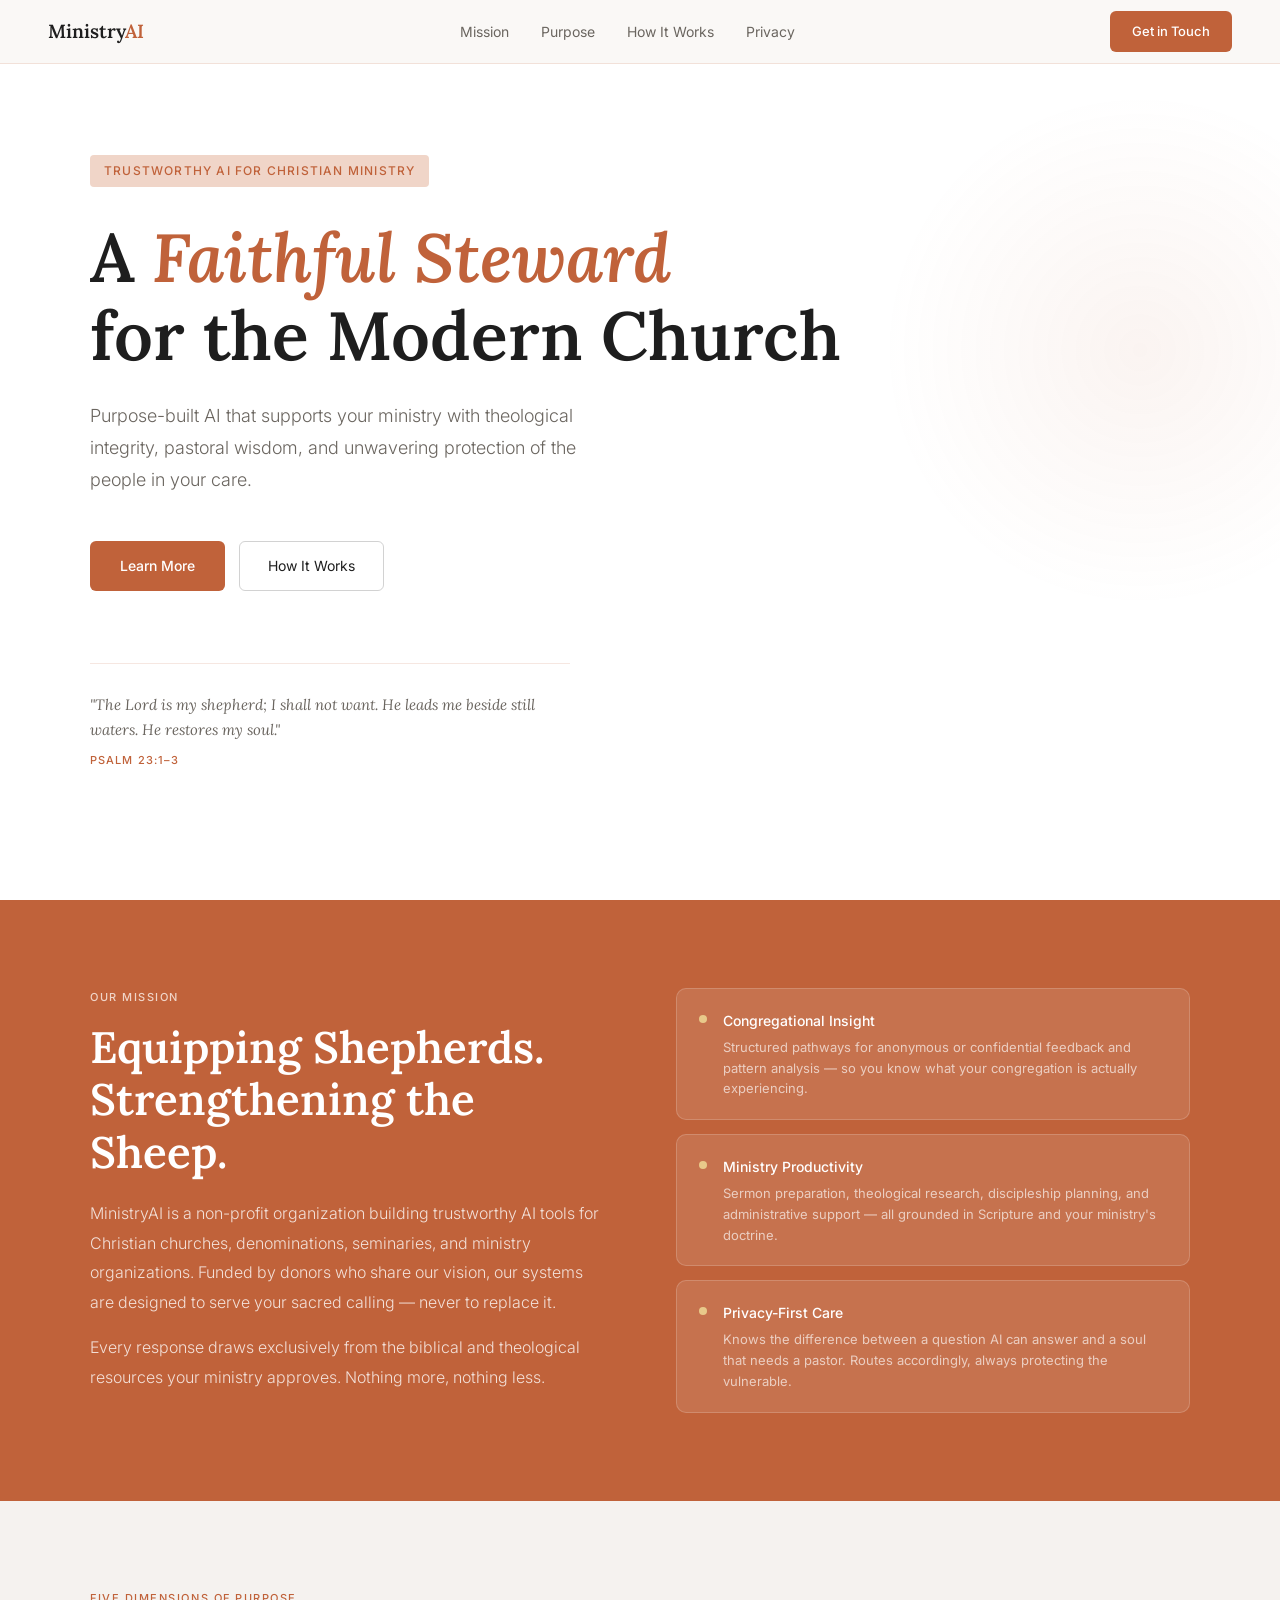
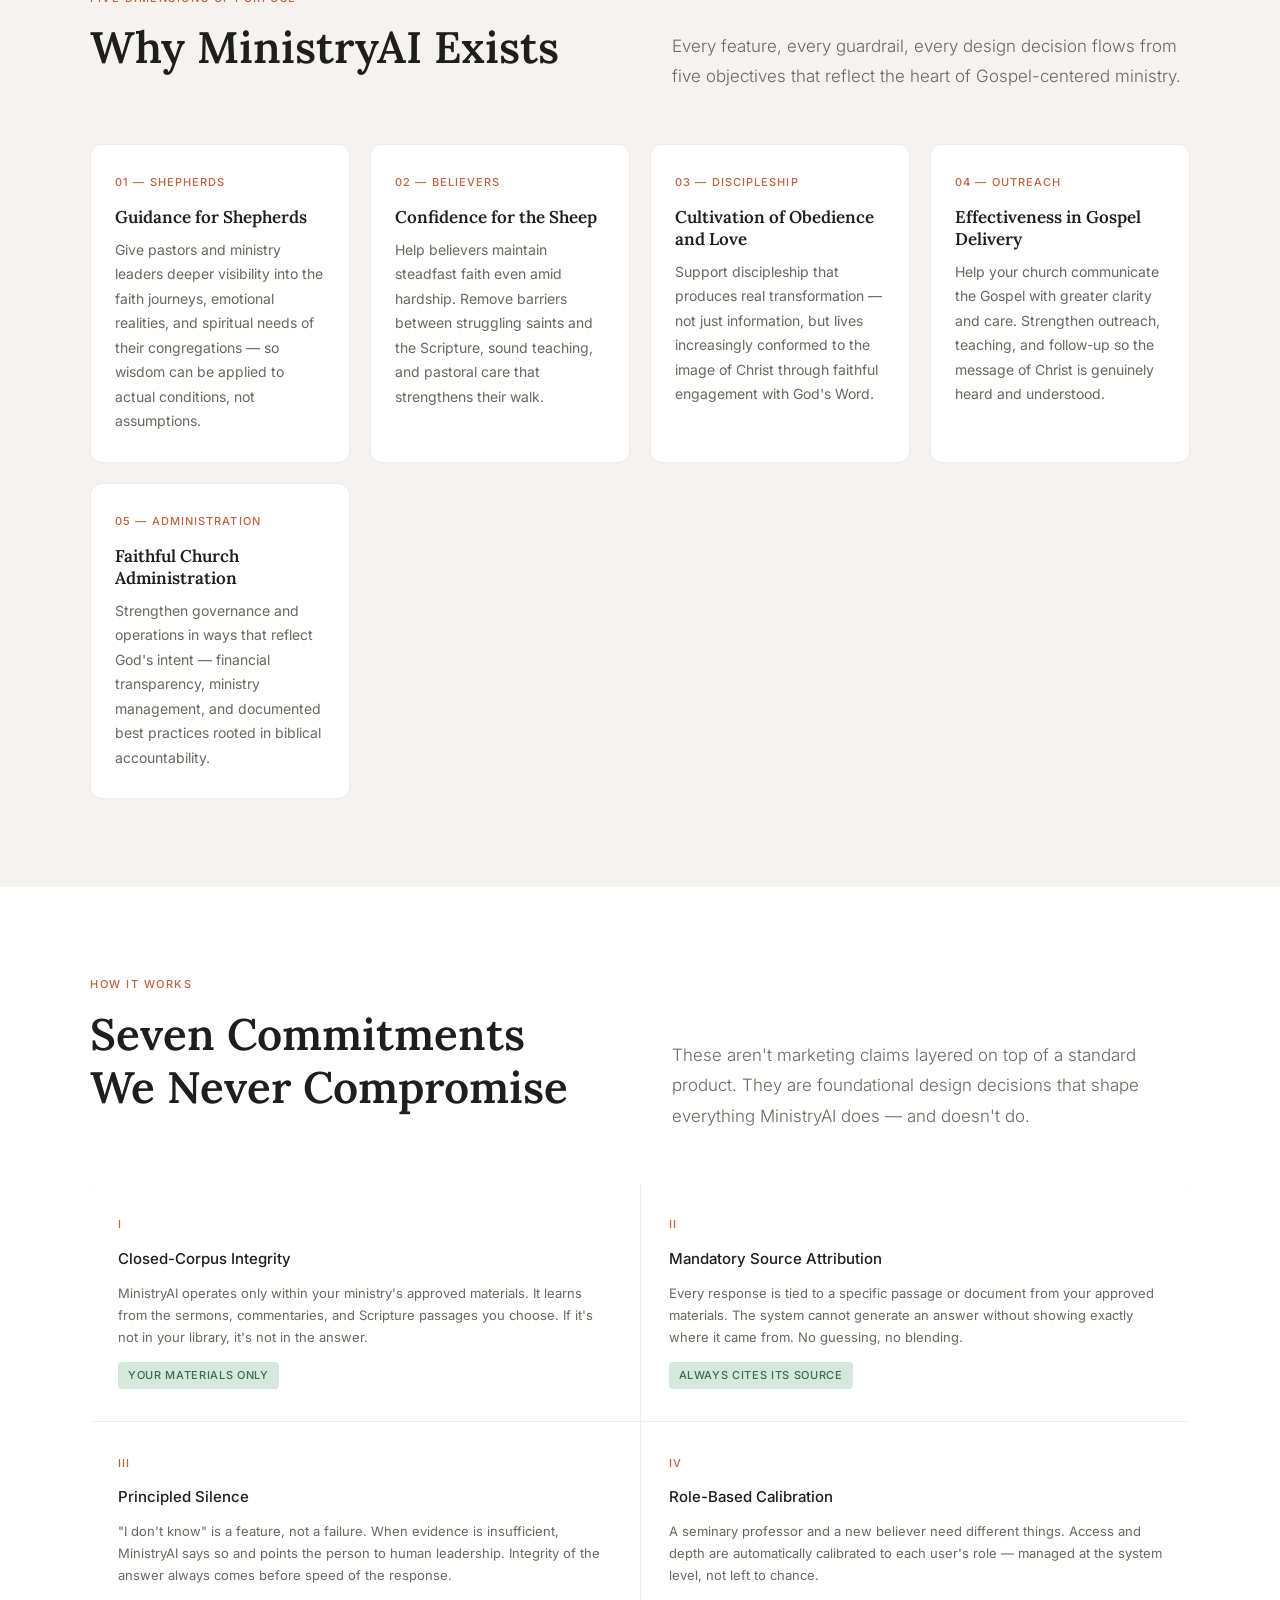
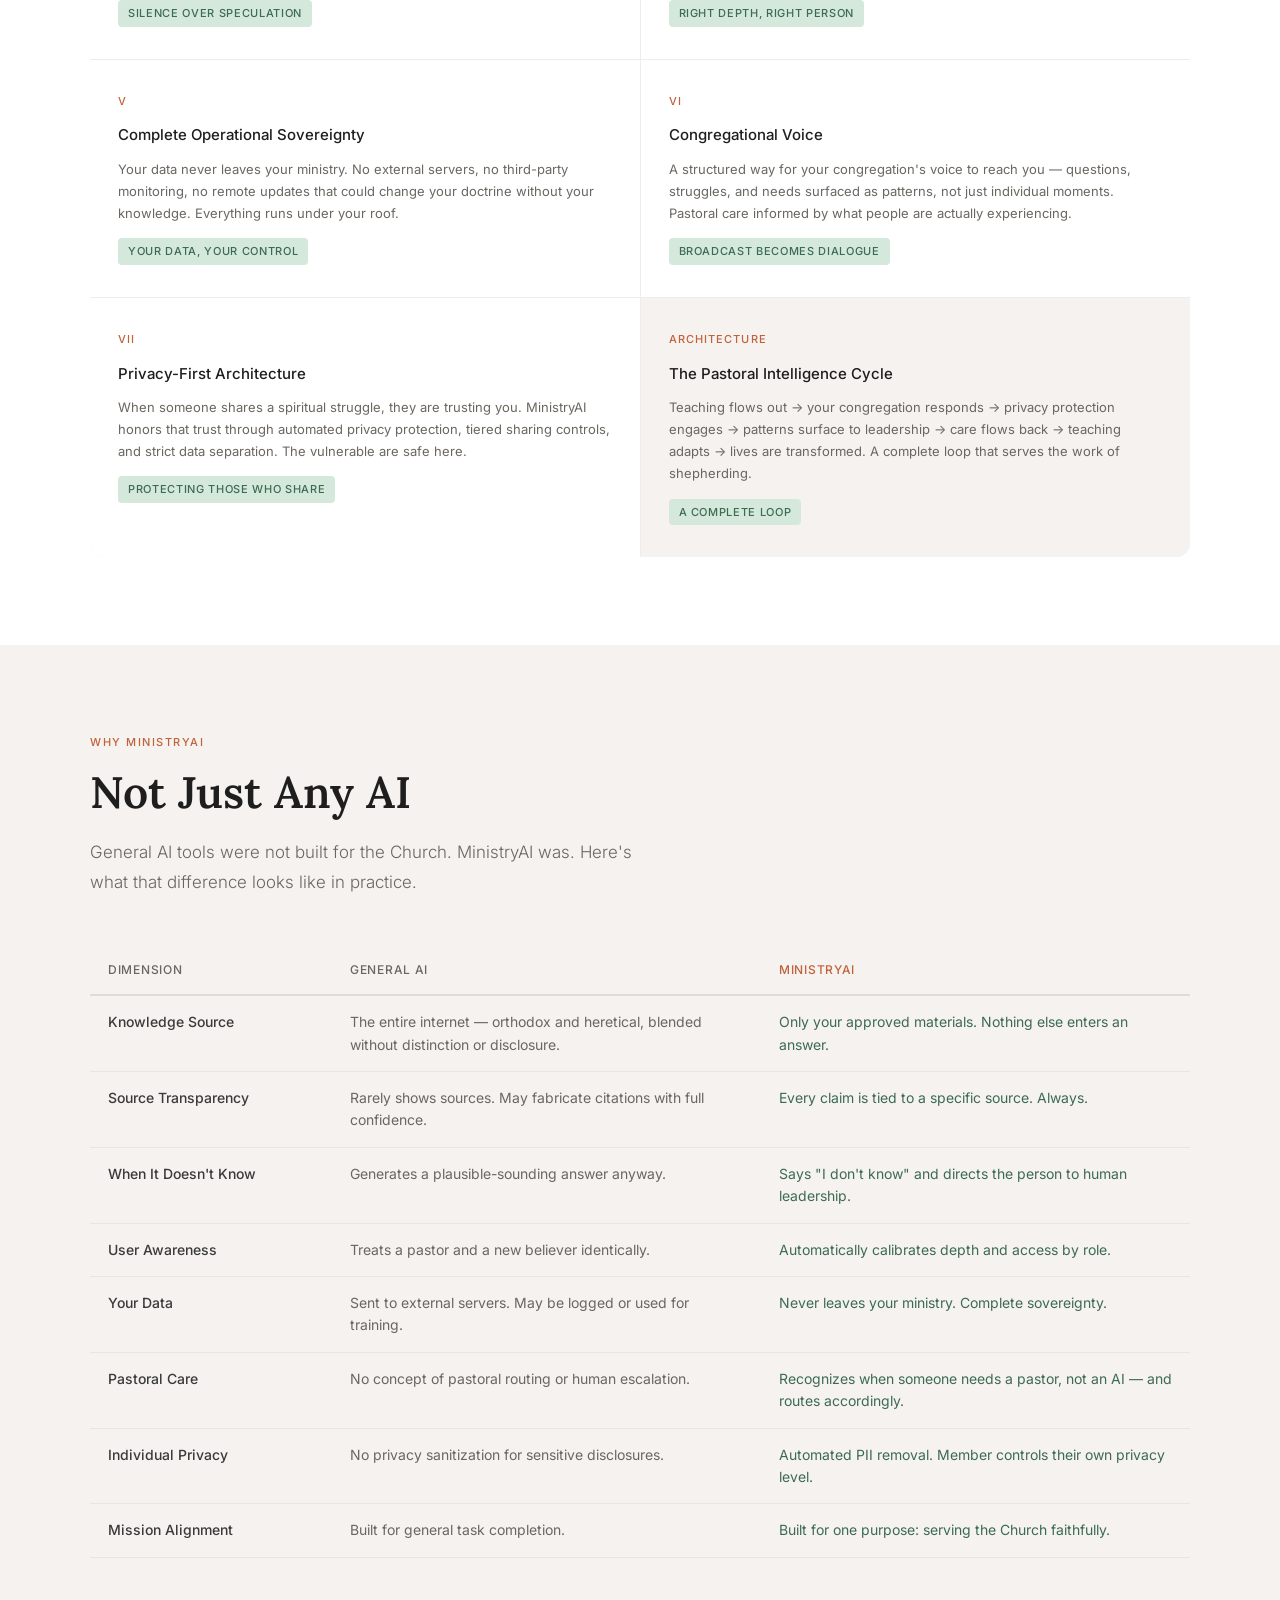
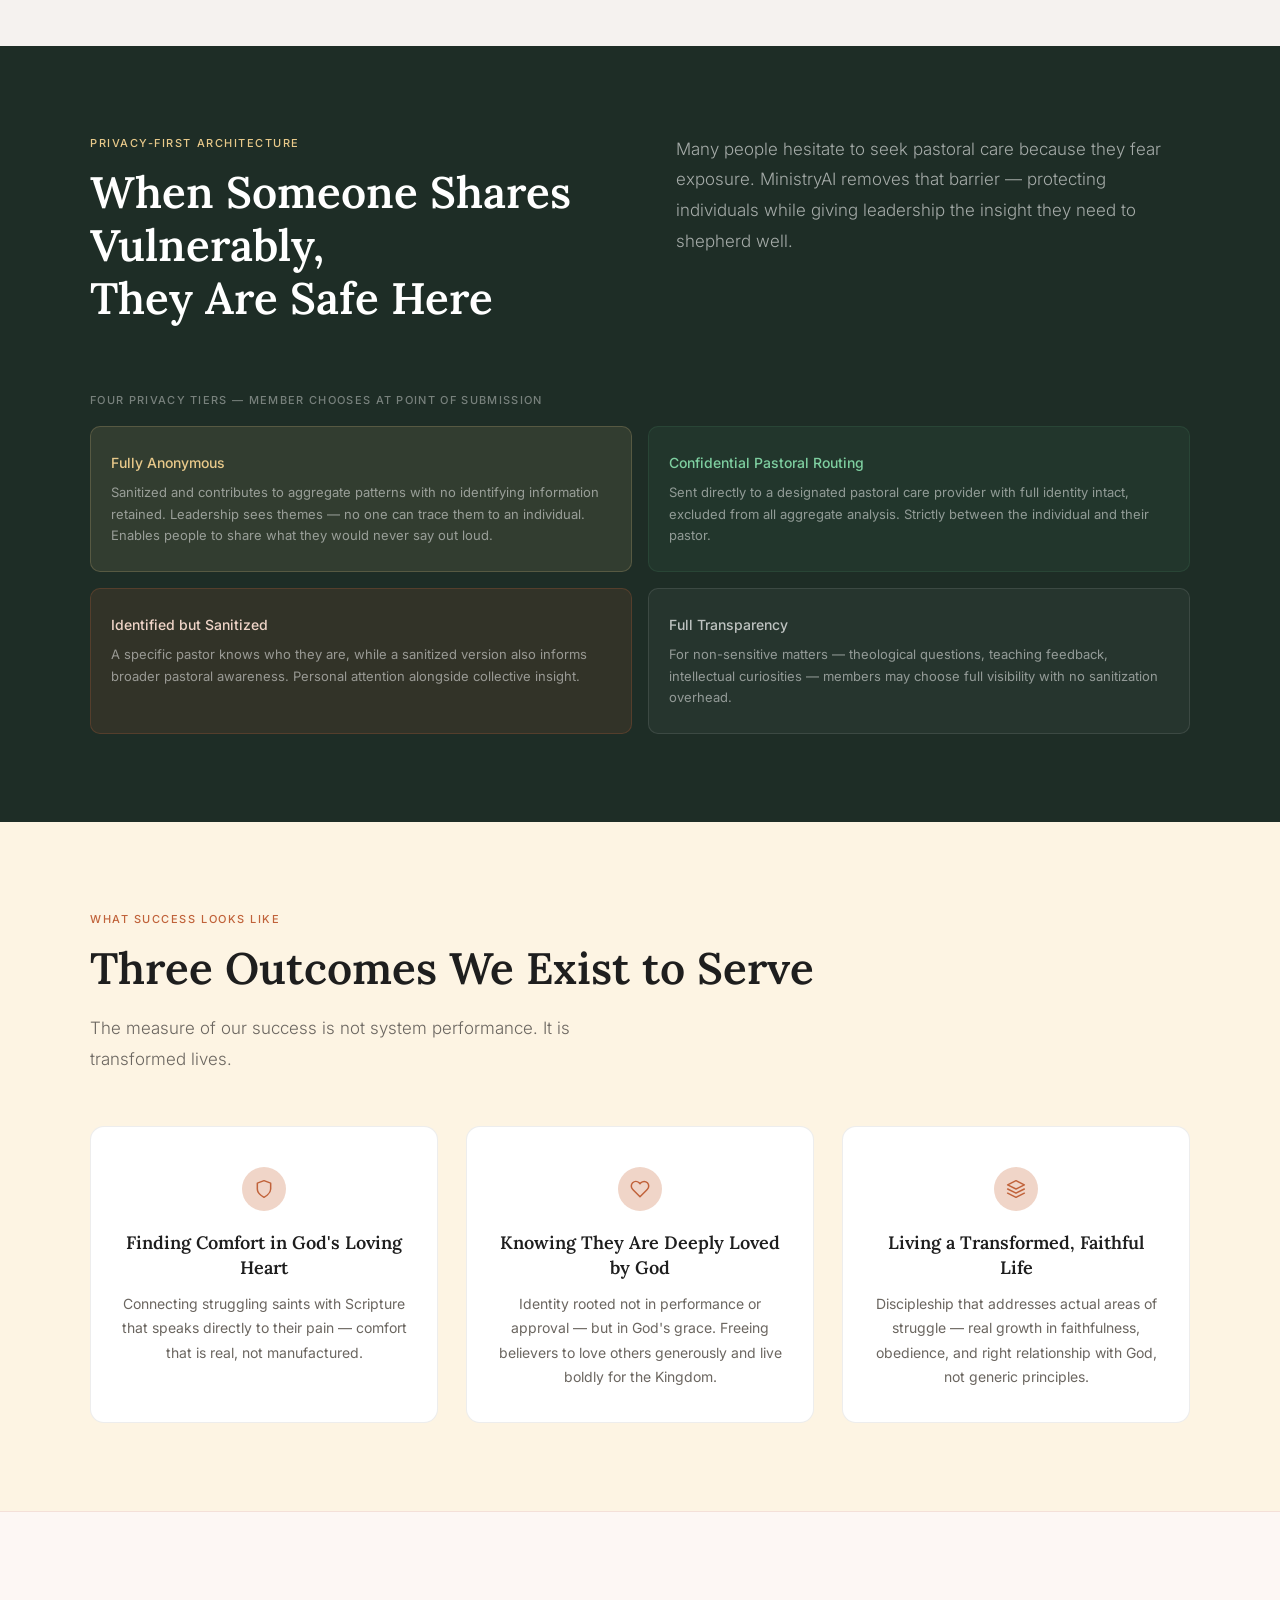
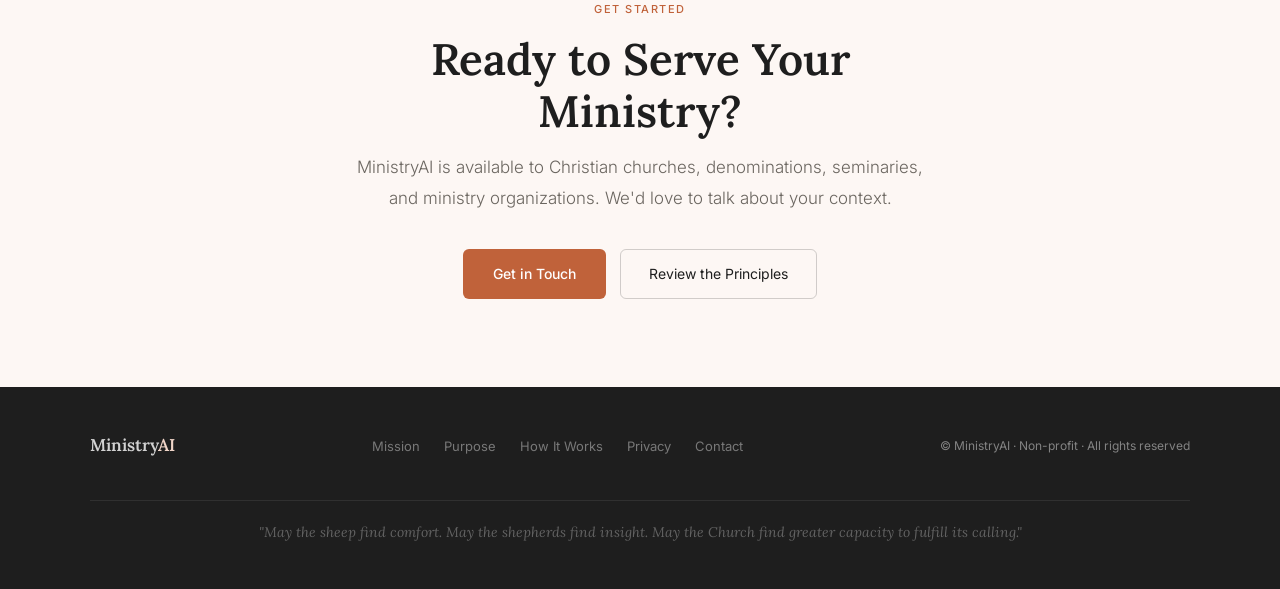
==== index.html @ 9b006cbb "Add files via upload" ====
<!DOCTYPE html>
<html lang="en">
<head>
<meta charset="UTF-8">
<meta name="viewport" content="width=device-width, initial-scale=1.0">
<title>MinistryAI — Trustworthy AI for Christian Ministry</title>
<link rel="preconnect" href="https://fonts.googleapis.com">
<link href="https://fonts.googleapis.com/css2?family=Lora:ital,wght@0,400;0,600;1,400&family=Inter:wght@300;400;500&display=swap" rel="stylesheet">
<style>
  :root {
    --clay:    #c0623a;
    --clay-lt: #f0d5c8;
    --clay-pale: #fdf7f4;
    --wheat:   #e8c98a;
    --wheat-lt: #fdf4e3;
    --forest:  #3d6b52;
    --forest-lt: #d4e8db;
    --ink:     #1e1e1e;
    --ink-2:   #3a3a3a;
    --muted:   #6b6660;
    --border:  rgba(192,98,58,0.15);
    --white:   #ffffff;
    --off-white: #faf8f6;
    --warm-gray: #f5f2ef;
  }

  * { margin: 0; padding: 0; box-sizing: border-box; }
  html { scroll-behavior: smooth; }

  body {
    font-family: 'Inter', sans-serif;
    background: var(--off-white);
    color: var(--ink);
    font-size: 16px;
    line-height: 1.7;
    overflow-x: hidden;
  }

  /* NAV */
  nav {
    position: fixed; top: 0; left: 0; right: 0; z-index: 100;
    display: flex; align-items: center; justify-content: space-between;
    padding: 0 48px; height: 64px;
    background: rgba(250,248,246,0.95);
    backdrop-filter: blur(10px);
    border-bottom: 1px solid var(--border);
  }
  .nav-logo {
    font-family: 'Lora', serif;
    font-size: 19px; font-weight: 600;
    color: var(--ink); text-decoration: none;
  }
  .nav-logo span { color: var(--clay); }
  .nav-links { display: flex; gap: 32px; list-style: none; }
  .nav-links a {
    font-size: 14px; font-weight: 400;
    color: var(--muted); text-decoration: none; transition: color 0.2s;
  }
  .nav-links a:hover { color: var(--ink); }
  .nav-cta {
    font-size: 13px; font-weight: 500;
    background: var(--clay); color: var(--white);
    padding: 9px 22px; border-radius: 6px;
    text-decoration: none; transition: background 0.2s;
  }
  .nav-cta:hover { background: #a84e2a; }

  /* HERO */
  .hero {
    min-height: 100vh;
    display: flex; align-items: center;
    padding: 120px 48px 96px;
    background: var(--white);
    position: relative; overflow: hidden;
  }
  .hero::after {
    content: '';
    position: absolute; right: -120px; top: 10%;
    width: 520px; height: 520px;
    background: radial-gradient(circle, rgba(192,98,58,0.07) 0%, transparent 70%);
    border-radius: 50%; pointer-events: none;
  }
  .hero-inner { max-width: 1100px; margin: 0 auto; width: 100%; }
  .hero-tag {
    display: inline-flex; align-items: center; gap: 8px;
    font-size: 12px; font-weight: 500;
    letter-spacing: 0.1em; text-transform: uppercase;
    color: var(--clay); background: var(--clay-lt);
    padding: 6px 14px; border-radius: 4px; margin-bottom: 32px;
  }
  .hero h1 {
    font-family: 'Lora', serif;
    font-size: clamp(40px, 5.5vw, 68px);
    font-weight: 600; line-height: 1.15;
    color: var(--ink); max-width: 760px; margin-bottom: 24px;
  }
  .hero h1 em { font-style: italic; color: var(--clay); }
  .hero-sub {
    font-size: 18px; font-weight: 300;
    color: var(--muted); max-width: 520px;
    line-height: 1.8; margin-bottom: 44px;
  }
  .hero-actions { display: flex; gap: 14px; align-items: center; flex-wrap: wrap; }
  .btn-primary {
    font-size: 14px; font-weight: 500;
    background: var(--clay); color: var(--white);
    padding: 13px 30px; border-radius: 6px;
    text-decoration: none; transition: all 0.2s;
  }
  .btn-primary:hover { background: #a84e2a; transform: translateY(-1px); }
  .btn-outline {
    font-size: 14px; font-weight: 400; color: var(--ink);
    border: 1px solid rgba(30,30,30,0.2);
    padding: 12px 28px; border-radius: 6px;
    text-decoration: none; transition: all 0.2s;
  }
  .btn-outline:hover { border-color: var(--clay); color: var(--clay); }
  .hero-verse {
    margin-top: 72px; padding-top: 28px;
    border-top: 1px solid var(--border);
    font-family: 'Lora', serif;
    font-style: italic; font-size: 15px;
    color: var(--muted); max-width: 480px;
  }
  .hero-verse cite {
    display: block; margin-top: 8px;
    font-style: normal; font-family: 'Inter', sans-serif;
    font-size: 11px; font-weight: 500;
    letter-spacing: 0.1em; text-transform: uppercase; color: var(--clay);
  }

  /* SHARED */
  section { padding: 88px 48px; }
  .section-inner { max-width: 1100px; margin: 0 auto; }
  .label {
    font-size: 11px; font-weight: 500;
    letter-spacing: 0.14em; text-transform: uppercase;
    color: var(--clay); margin-bottom: 14px;
  }
  .title {
    font-family: 'Lora', serif;
    font-size: clamp(28px, 3.5vw, 44px);
    font-weight: 600; line-height: 1.2; margin-bottom: 18px;
  }
  .lead {
    font-size: 17px; font-weight: 300;
    color: var(--muted); line-height: 1.8; max-width: 580px;
  }

  /* MISSION */
  .mission { background: var(--clay); }
  .mission .title { color: var(--white); }
  .mission .label { color: var(--clay-lt); }
  .mission-grid {
    display: grid; grid-template-columns: 1fr 1fr;
    gap: 72px; align-items: start;
  }
  .mission-text {
    font-size: 16px; font-weight: 300;
    color: rgba(255,255,255,0.8); line-height: 1.85;
  }
  .mission-text + .mission-text { margin-top: 16px; }
  .mission-cards { display: flex; flex-direction: column; gap: 14px; }
  .mission-card {
    padding: 20px 22px;
    background: rgba(255,255,255,0.1);
    border: 1px solid rgba(255,255,255,0.18);
    border-radius: 10px;
    display: flex; gap: 16px; align-items: flex-start;
  }
  .mission-card-dot {
    width: 8px; height: 8px; border-radius: 50%;
    background: var(--wheat); flex-shrink: 0; margin-top: 6px;
  }
  .mission-card-title { font-size: 14px; font-weight: 500; color: var(--white); margin-bottom: 4px; }
  .mission-card-text { font-size: 13px; color: rgba(255,255,255,0.65); line-height: 1.6; }

  /* OBJECTIVES */
  .objectives { background: var(--warm-gray); }
  .obj-header {
    display: grid; grid-template-columns: 1fr 1fr;
    gap: 64px; margin-bottom: 52px; align-items: end;
  }
  .obj-grid {
    display: grid;
    grid-template-columns: repeat(auto-fit, minmax(260px, 1fr));
    gap: 20px;
  }
  .obj-card {
    background: var(--white);
    border: 1px solid rgba(30,30,30,0.08);
    border-radius: 12px; padding: 28px 24px;
    transition: box-shadow 0.2s, transform 0.2s;
  }
  .obj-card:hover { box-shadow: 0 8px 32px rgba(30,30,30,0.08); transform: translateY(-2px); }
  .obj-num {
    font-size: 11px; font-weight: 500;
    letter-spacing: 0.1em; text-transform: uppercase;
    color: var(--clay); margin-bottom: 14px;
  }
  .obj-title {
    font-family: 'Lora', serif;
    font-size: 17px; font-weight: 600;
    margin-bottom: 10px; line-height: 1.3;
  }
  .obj-text { font-size: 14px; color: var(--muted); line-height: 1.75; }

  /* PRINCIPLES */
  .principles { background: var(--white); }
  .principles-header {
    display: grid; grid-template-columns: 1fr 1fr;
    gap: 64px; margin-bottom: 52px; align-items: end;
  }
  .principles-grid {
    display: grid; grid-template-columns: 1fr 1fr;
    gap: 1px; background: rgba(30,30,30,0.08);
    border-radius: 14px; overflow: hidden;
  }
  .principle {
    background: var(--white); padding: 32px 28px; transition: background 0.2s;
  }
  .principle:hover { background: var(--clay-pale); }
  .p-num {
    font-size: 11px; font-weight: 500;
    letter-spacing: 0.1em; text-transform: uppercase;
    color: var(--clay); margin-bottom: 12px;
  }
  .p-title { font-weight: 500; font-size: 15px; margin-bottom: 10px; }
  .p-text { font-size: 13px; color: var(--muted); line-height: 1.7; }
  .p-badge {
    display: inline-block; margin-top: 14px;
    font-size: 11px; font-weight: 500;
    letter-spacing: 0.06em; text-transform: uppercase;
    color: var(--forest); background: var(--forest-lt);
    padding: 4px 10px; border-radius: 4px;
  }

  /* COMPARISON */
  .comparison { background: var(--warm-gray); }
  .compare-table {
    margin-top: 48px; width: 100%;
    border-collapse: collapse; font-size: 14px;
  }
  .compare-table th {
    text-align: left; padding: 14px 18px;
    font-size: 12px; font-weight: 500;
    letter-spacing: 0.06em; text-transform: uppercase;
    border-bottom: 2px solid rgba(30,30,30,0.1); color: var(--muted);
  }
  .compare-table th.col-ministry { color: var(--clay); }
  .compare-table td {
    padding: 15px 18px; vertical-align: top;
    border-bottom: 1px solid rgba(30,30,30,0.06); line-height: 1.6;
  }
  .compare-table td:first-child { font-weight: 500; width: 22%; color: var(--ink-2); }
  .compare-table td.col-general { color: var(--muted); width: 39%; }
  .compare-table td.col-ministry { color: var(--forest); width: 39%; }
  .compare-table tr:hover td { background: rgba(192,98,58,0.03); }

  /* PRIVACY */
  .privacy { background: #1e2d26; }
  .privacy .title { color: var(--white); }
  .privacy .label { color: var(--wheat); }
  .privacy .lead { color: rgba(255,255,255,0.6); }
  .privacy-top {
    display: grid; grid-template-columns: 1fr 1fr;
    gap: 72px; margin-bottom: 48px; align-items: start;
  }
  .privacy-tiers { display: grid; grid-template-columns: 1fr 1fr; gap: 16px; }
  .tier { padding: 24px 20px; border-radius: 10px; border: 1px solid rgba(255,255,255,0.1); }
  .tier.anon { background: rgba(232,201,138,0.1); border-color: rgba(232,201,138,0.2); }
  .tier.conf { background: rgba(61,107,82,0.15); border-color: rgba(61,107,82,0.3); }
  .tier.partial { background: rgba(192,98,58,0.12); border-color: rgba(192,98,58,0.25); }
  .tier.full { background: rgba(255,255,255,0.04); }
  .tier-title { font-size: 14px; font-weight: 500; margin-bottom: 8px; }
  .tier.anon .tier-title { color: var(--wheat); }
  .tier.conf .tier-title { color: #7ecfa0; }
  .tier.partial .tier-title { color: var(--clay-lt); }
  .tier.full .tier-title { color: rgba(255,255,255,0.7); }
  .tier-text { font-size: 13px; color: rgba(255,255,255,0.5); line-height: 1.65; }

  /* OUTCOMES */
  .outcomes { background: var(--wheat-lt); }
  .outcomes-grid {
    display: grid; grid-template-columns: repeat(3, 1fr);
    gap: 28px; margin-top: 52px;
  }
  .outcome {
    background: var(--white); border-radius: 14px;
    border: 1px solid rgba(30,30,30,0.08);
    padding: 40px 28px 32px; text-align: center;
  }
  .outcome-mark {
    width: 44px; height: 44px; border-radius: 50%;
    background: var(--clay-lt);
    display: flex; align-items: center; justify-content: center;
    margin: 0 auto 20px;
  }
  .outcome-mark svg { width: 20px; height: 20px; }
  .outcome-title {
    font-family: 'Lora', serif;
    font-size: 18px; font-weight: 600;
    margin-bottom: 12px; line-height: 1.35;
  }
  .outcome-text { font-size: 14px; color: var(--muted); line-height: 1.75; }

  /* CTA */
  .cta { background: var(--clay-pale); border-top: 1px solid var(--border); text-align: center; }
  .cta .section-inner { max-width: 600px; }
  .cta .title { margin-bottom: 14px; }
  .cta .lead { margin: 0 auto 36px; text-align: center; }
  .cta-btns { display: flex; justify-content: center; gap: 14px; }

  /* FOOTER */
  footer { background: var(--ink); color: rgba(255,255,255,0.45); padding: 44px 48px; }
  .footer-inner {
    max-width: 1100px; margin: 0 auto;
    display: flex; justify-content: space-between;
    align-items: center; flex-wrap: wrap; gap: 20px;
  }
  .footer-logo {
    font-family: 'Lora', serif;
    font-size: 17px; font-weight: 600; color: rgba(255,255,255,0.8);
  }
  .footer-logo span { color: var(--clay-lt); }
  .footer-links { display: flex; gap: 24px; list-style: none; }
  .footer-links a {
    font-size: 13px; color: rgba(255,255,255,0.4);
    text-decoration: none; transition: color 0.2s;
  }
  .footer-links a:hover { color: rgba(255,255,255,0.75); }
  .footer-copy { font-size: 12px; }
  .footer-verse {
    width: 100%; margin-top: 20px; padding-top: 20px;
    border-top: 1px solid rgba(255,255,255,0.08);
    font-family: 'Lora', serif; font-style: italic;
    font-size: 14px; color: rgba(255,255,255,0.3); text-align: center;
  }

  /* ANIMATIONS */
  @keyframes fadeUp {
    from { opacity: 0; transform: translateY(20px); }
    to   { opacity: 1; transform: translateY(0); }
  }
  .hero-tag     { animation: fadeUp 0.5s ease both; }
  .hero h1      { animation: fadeUp 0.6s ease 0.1s both; }
  .hero-sub     { animation: fadeUp 0.6s ease 0.2s both; }
  .hero-actions { animation: fadeUp 0.6s ease 0.3s both; }
  .hero-verse   { animation: fadeUp 0.6s ease 0.45s both; }

  /* RESPONSIVE */
  @media (max-width: 860px) {
    nav { padding: 0 20px; }
    .nav-links { display: none; }
    section, footer { padding-left: 20px; padding-right: 20px; }
    .hero { padding-left: 20px; padding-right: 20px; }
    .mission-grid, .obj-header, .principles-header,
    .privacy-top { grid-template-columns: 1fr; gap: 32px; }
    .principles-grid { grid-template-columns: 1fr; }
    .privacy-tiers { grid-template-columns: 1fr; }
    .outcomes-grid { grid-template-columns: 1fr; }
    .footer-inner { flex-direction: column; align-items: flex-start; }
    .compare-table { font-size: 13px; }
  }
</style>
</head>
<body>

<!-- NAV -->
<nav>
  <a class="nav-logo" href="#">Ministry<span>AI</span></a>
  <ul class="nav-links">
    <li><a href="#mission">Mission</a></li>
    <li><a href="#objectives">Purpose</a></li>
    <li><a href="#principles">How It Works</a></li>
    <li><a href="#privacy">Privacy</a></li>
  </ul>
  <a class="nav-cta" href="#contact">Get in Touch</a>
</nav>

<!-- HERO -->
<section class="hero">
  <div class="hero-inner">
    <div class="hero-tag">Trustworthy AI for Christian Ministry</div>
    <h1>A <em>Faithful Steward</em><br>for the Modern Church</h1>
    <p class="hero-sub">Purpose-built AI that supports your ministry with theological integrity, pastoral wisdom, and unwavering protection of the people in your care.</p>
    <div class="hero-actions">
      <a class="btn-primary" href="#mission">Learn More</a>
      <a class="btn-outline" href="#principles">How It Works</a>
    </div>
    <div class="hero-verse">
      "The Lord is my shepherd; I shall not want. He leads me beside still waters. He restores my soul."
      <cite>Psalm 23:1–3</cite>
    </div>
  </div>
</section>

<!-- MISSION -->
<section class="mission" id="mission">
  <div class="section-inner">
    <div class="mission-grid">
      <div>
        <p class="label">Our Mission</p>
        <h2 class="title">Equipping Shepherds.<br>Strengthening the Sheep.</h2>
        <p class="mission-text" style="margin-top:20px;">MinistryAI is a non-profit organization building trustworthy AI tools for Christian churches, denominations, seminaries, and ministry organizations. Funded by donors who share our vision, our systems are designed to serve your sacred calling — never to replace it.</p>
        <p class="mission-text">Every response draws exclusively from the biblical and theological resources your ministry approves. Nothing more, nothing less.</p>
      </div>
      <div class="mission-cards">
        <div class="mission-card">
          <div class="mission-card-dot"></div>
          <div>
            <div class="mission-card-title">Congregational Insight</div>
            <div class="mission-card-text">Structured pathways for anonymous or confidential feedback and pattern analysis — so you know what your congregation is actually experiencing.</div>
          </div>
        </div>
        <div class="mission-card">
          <div class="mission-card-dot"></div>
          <div>
            <div class="mission-card-title">Ministry Productivity</div>
            <div class="mission-card-text">Sermon preparation, theological research, discipleship planning, and administrative support — all grounded in Scripture and your ministry's doctrine.</div>
          </div>
        </div>
        <div class="mission-card">
          <div class="mission-card-dot"></div>
          <div>
            <div class="mission-card-title">Privacy-First Care</div>
            <div class="mission-card-text">Knows the difference between a question AI can answer and a soul that needs a pastor. Routes accordingly, always protecting the vulnerable.</div>
          </div>
        </div>
      </div>
    </div>
  </div>
</section>

<!-- OBJECTIVES -->
<section class="objectives" id="objectives">
  <div class="section-inner">
    <div class="obj-header">
      <div>
        <p class="label">Five Dimensions of Purpose</p>
        <h2 class="title">Why MinistryAI Exists</h2>
      </div>
      <p class="lead">Every feature, every guardrail, every design decision flows from five objectives that reflect the heart of Gospel-centered ministry.</p>
    </div>
    <div class="obj-grid">
      <div class="obj-card">
        <div class="obj-num">01 — Shepherds</div>
        <div class="obj-title">Guidance for Shepherds</div>
        <p class="obj-text">Give pastors and ministry leaders deeper visibility into the faith journeys, emotional realities, and spiritual needs of their congregations — so wisdom can be applied to actual conditions, not assumptions.</p>
      </div>
      <div class="obj-card">
        <div class="obj-num">02 — Believers</div>
        <div class="obj-title">Confidence for the Sheep</div>
        <p class="obj-text">Help believers maintain steadfast faith even amid hardship. Remove barriers between struggling saints and the Scripture, sound teaching, and pastoral care that strengthens their walk.</p>
      </div>
      <div class="obj-card">
        <div class="obj-num">03 — Discipleship</div>
        <div class="obj-title">Cultivation of Obedience and Love</div>
        <p class="obj-text">Support discipleship that produces real transformation — not just information, but lives increasingly conformed to the image of Christ through faithful engagement with God's Word.</p>
      </div>
      <div class="obj-card">
        <div class="obj-num">04 — Outreach</div>
        <div class="obj-title">Effectiveness in Gospel Delivery</div>
        <p class="obj-text">Help your church communicate the Gospel with greater clarity and care. Strengthen outreach, teaching, and follow-up so the message of Christ is genuinely heard and understood.</p>
      </div>
      <div class="obj-card">
        <div class="obj-num">05 — Administration</div>
        <div class="obj-title">Faithful Church Administration</div>
        <p class="obj-text">Strengthen governance and operations in ways that reflect God's intent — financial transparency, ministry management, and documented best practices rooted in biblical accountability.</p>
      </div>
    </div>
  </div>
</section>

<!-- PRINCIPLES -->
<section class="principles" id="principles">
  <div class="section-inner">
    <div class="principles-header">
      <div>
        <p class="label">How It Works</p>
        <h2 class="title">Seven Commitments<br>We Never Compromise</h2>
      </div>
      <p class="lead">These aren't marketing claims layered on top of a standard product. They are foundational design decisions that shape everything MinistryAI does — and doesn't do.</p>
    </div>
    <div class="principles-grid">
      <div class="principle">
        <div class="p-num">I</div>
        <div class="p-title">Closed-Corpus Integrity</div>
        <p class="p-text">MinistryAI operates only within your ministry's approved materials. It learns from the sermons, commentaries, and Scripture passages you choose. If it's not in your library, it's not in the answer.</p>
        <span class="p-badge">Your materials only</span>
      </div>
      <div class="principle">
        <div class="p-num">II</div>
        <div class="p-title">Mandatory Source Attribution</div>
        <p class="p-text">Every response is tied to a specific passage or document from your approved materials. The system cannot generate an answer without showing exactly where it came from. No guessing, no blending.</p>
        <span class="p-badge">Always cites its source</span>
      </div>
      <div class="principle">
        <div class="p-num">III</div>
        <div class="p-title">Principled Silence</div>
        <p class="p-text">"I don't know" is a feature, not a failure. When evidence is insufficient, MinistryAI says so and points the person to human leadership. Integrity of the answer always comes before speed of the response.</p>
        <span class="p-badge">Silence over speculation</span>
      </div>
      <div class="principle">
        <div class="p-num">IV</div>
        <div class="p-title">Role-Based Calibration</div>
        <p class="p-text">A seminary professor and a new believer need different things. Access and depth are automatically calibrated to each user's role — managed at the system level, not left to chance.</p>
        <span class="p-badge">Right depth, right person</span>
      </div>
      <div class="principle">
        <div class="p-num">V</div>
        <div class="p-title">Complete Operational Sovereignty</div>
        <p class="p-text">Your data never leaves your ministry. No external servers, no third-party monitoring, no remote updates that could change your doctrine without your knowledge. Everything runs under your roof.</p>
        <span class="p-badge">Your data, your control</span>
      </div>
      <div class="principle">
        <div class="p-num">VI</div>
        <div class="p-title">Congregational Voice</div>
        <p class="p-text">A structured way for your congregation's voice to reach you — questions, struggles, and needs surfaced as patterns, not just individual moments. Pastoral care informed by what people are actually experiencing.</p>
        <span class="p-badge">Broadcast becomes dialogue</span>
      </div>
      <div class="principle">
        <div class="p-num">VII</div>
        <div class="p-title">Privacy-First Architecture</div>
        <p class="p-text">When someone shares a spiritual struggle, they are trusting you. MinistryAI honors that trust through automated privacy protection, tiered sharing controls, and strict data separation. The vulnerable are safe here.</p>
        <span class="p-badge">Protecting those who share</span>
      </div>
      <div class="principle" style="background: var(--warm-gray);">
        <div class="p-num">Architecture</div>
        <div class="p-title">The Pastoral Intelligence Cycle</div>
        <p class="p-text">Teaching flows out → your congregation responds → privacy protection engages → patterns surface to leadership → care flows back → teaching adapts → lives are transformed. A complete loop that serves the work of shepherding.</p>
        <span class="p-badge">A complete loop</span>
      </div>
    </div>
  </div>
</section>

<!-- COMPARISON -->
<section class="comparison" id="comparison">
  <div class="section-inner">
    <p class="label">Why MinistryAI</p>
    <h2 class="title">Not Just Any AI</h2>
    <p class="lead">General AI tools were not built for the Church. MinistryAI was. Here's what that difference looks like in practice.</p>
    <table class="compare-table">
      <thead>
        <tr>
          <th>Dimension</th>
          <th class="col-general">General AI</th>
          <th class="col-ministry">MinistryAI</th>
        </tr>
      </thead>
      <tbody>
        <tr>
          <td>Knowledge Source</td>
          <td class="col-general">The entire internet — orthodox and heretical, blended without distinction or disclosure.</td>
          <td class="col-ministry">Only your approved materials. Nothing else enters an answer.</td>
        </tr>
        <tr>
          <td>Source Transparency</td>
          <td class="col-general">Rarely shows sources. May fabricate citations with full confidence.</td>
          <td class="col-ministry">Every claim is tied to a specific source. Always.</td>
        </tr>
        <tr>
          <td>When It Doesn't Know</td>
          <td class="col-general">Generates a plausible-sounding answer anyway.</td>
          <td class="col-ministry">Says "I don't know" and directs the person to human leadership.</td>
        </tr>
        <tr>
          <td>User Awareness</td>
          <td class="col-general">Treats a pastor and a new believer identically.</td>
          <td class="col-ministry">Automatically calibrates depth and access by role.</td>
        </tr>
        <tr>
          <td>Your Data</td>
          <td class="col-general">Sent to external servers. May be logged or used for training.</td>
          <td class="col-ministry">Never leaves your ministry. Complete sovereignty.</td>
        </tr>
        <tr>
          <td>Pastoral Care</td>
          <td class="col-general">No concept of pastoral routing or human escalation.</td>
          <td class="col-ministry">Recognizes when someone needs a pastor, not an AI — and routes accordingly.</td>
        </tr>
        <tr>
          <td>Individual Privacy</td>
          <td class="col-general">No privacy sanitization for sensitive disclosures.</td>
          <td class="col-ministry">Automated PII removal. Member controls their own privacy level.</td>
        </tr>
        <tr>
          <td>Mission Alignment</td>
          <td class="col-general">Built for general task completion.</td>
          <td class="col-ministry">Built for one purpose: serving the Church faithfully.</td>
        </tr>
      </tbody>
    </table>
  </div>
</section>

<!-- PRIVACY -->
<section class="privacy" id="privacy">
  <div class="section-inner">
    <div class="privacy-top">
      <div>
        <p class="label">Privacy-First Architecture</p>
        <h2 class="title">When Someone Shares Vulnerably,<br>They Are Safe Here</h2>
      </div>
      <p class="lead">Many people hesitate to seek pastoral care because they fear exposure. MinistryAI removes that barrier — protecting individuals while giving leadership the insight they need to shepherd well.</p>
    </div>
    <p style="font-size:11px; font-weight:500; letter-spacing:0.12em; text-transform:uppercase; color:rgba(255,255,255,0.4); margin-bottom:16px;">Four Privacy Tiers — Member Chooses at Point of Submission</p>
    <div class="privacy-tiers">
      <div class="tier anon">
        <div class="tier-title">Fully Anonymous</div>
        <p class="tier-text">Sanitized and contributes to aggregate patterns with no identifying information retained. Leadership sees themes — no one can trace them to an individual. Enables people to share what they would never say out loud.</p>
      </div>
      <div class="tier conf">
        <div class="tier-title">Confidential Pastoral Routing</div>
        <p class="tier-text">Sent directly to a designated pastoral care provider with full identity intact, excluded from all aggregate analysis. Strictly between the individual and their pastor.</p>
      </div>
      <div class="tier partial">
        <div class="tier-title">Identified but Sanitized</div>
        <p class="tier-text">A specific pastor knows who they are, while a sanitized version also informs broader pastoral awareness. Personal attention alongside collective insight.</p>
      </div>
      <div class="tier full">
        <div class="tier-title">Full Transparency</div>
        <p class="tier-text">For non-sensitive matters — theological questions, teaching feedback, intellectual curiosities — members may choose full visibility with no sanitization overhead.</p>
      </div>
    </div>
  </div>
</section>

<!-- OUTCOMES -->
<section class="outcomes" id="outcomes">
  <div class="section-inner">
    <p class="label">What Success Looks Like</p>
    <h2 class="title">Three Outcomes We Exist to Serve</h2>
    <p class="lead">The measure of our success is not system performance. It is transformed lives.</p>
    <div class="outcomes-grid">
      <div class="outcome">
        <div class="outcome-mark">
          <svg viewBox="0 0 24 24" fill="none" stroke="#c0623a" stroke-width="1.8" stroke-linecap="round" stroke-linejoin="round"><path d="M12 22s8-4 8-10V5l-8-3-8 3v7c0 6 8 10 8 10z"/></svg>
        </div>
        <div class="outcome-title">Finding Comfort in God's Loving Heart</div>
        <p class="outcome-text">Connecting struggling saints with Scripture that speaks directly to their pain — comfort that is real, not manufactured.</p>
      </div>
      <div class="outcome">
        <div class="outcome-mark">
          <svg viewBox="0 0 24 24" fill="none" stroke="#c0623a" stroke-width="1.8" stroke-linecap="round" stroke-linejoin="round"><path d="M20.84 4.61a5.5 5.5 0 0 0-7.78 0L12 5.67l-1.06-1.06a5.5 5.5 0 0 0-7.78 7.78l1.06 1.06L12 21.23l7.78-7.78 1.06-1.06a5.5 5.5 0 0 0 0-7.78z"/></svg>
        </div>
        <div class="outcome-title">Knowing They Are Deeply Loved by God</div>
        <p class="outcome-text">Identity rooted not in performance or approval — but in God's grace. Freeing believers to love others generously and live boldly for the Kingdom.</p>
      </div>
      <div class="outcome">
        <div class="outcome-mark">
          <svg viewBox="0 0 24 24" fill="none" stroke="#c0623a" stroke-width="1.8" stroke-linecap="round" stroke-linejoin="round"><path d="M12 2L2 7l10 5 10-5-10-5z"/><path d="M2 17l10 5 10-5M2 12l10 5 10-5"/></svg>
        </div>
        <div class="outcome-title">Living a Transformed, Faithful Life</div>
        <p class="outcome-text">Discipleship that addresses actual areas of struggle — real growth in faithfulness, obedience, and right relationship with God, not generic principles.</p>
      </div>
    </div>
  </div>
</section>

<!-- CTA -->
<section class="cta" id="contact">
  <div class="section-inner">
    <p class="label">Get Started</p>
    <h2 class="title">Ready to Serve Your Ministry?</h2>
    <p class="lead">MinistryAI is available to Christian churches, denominations, seminaries, and ministry organizations. We'd love to talk about your context.</p>
    <div class="cta-btns">
      <a class="btn-primary" href="mailto:contact@ministry-ai.org">Get in Touch</a>
      <a class="btn-outline" href="#principles">Review the Principles</a>
    </div>
  </div>
</section>

<!-- FOOTER -->
<footer>
  <div class="footer-inner">
    <div class="footer-logo">Ministry<span>AI</span></div>
    <ul class="footer-links">
      <li><a href="#mission">Mission</a></li>
      <li><a href="#objectives">Purpose</a></li>
      <li><a href="#principles">How It Works</a></li>
      <li><a href="#privacy">Privacy</a></li>
      <li><a href="#contact">Contact</a></li>
    </ul>
    <div class="footer-copy">© MinistryAI · Non-profit · All rights reserved</div>
    <div class="footer-verse">"May the sheep find comfort. May the shepherds find insight. May the Church find greater capacity to fulfill its calling."</div>
  </div>
</footer>

</body>
</html>
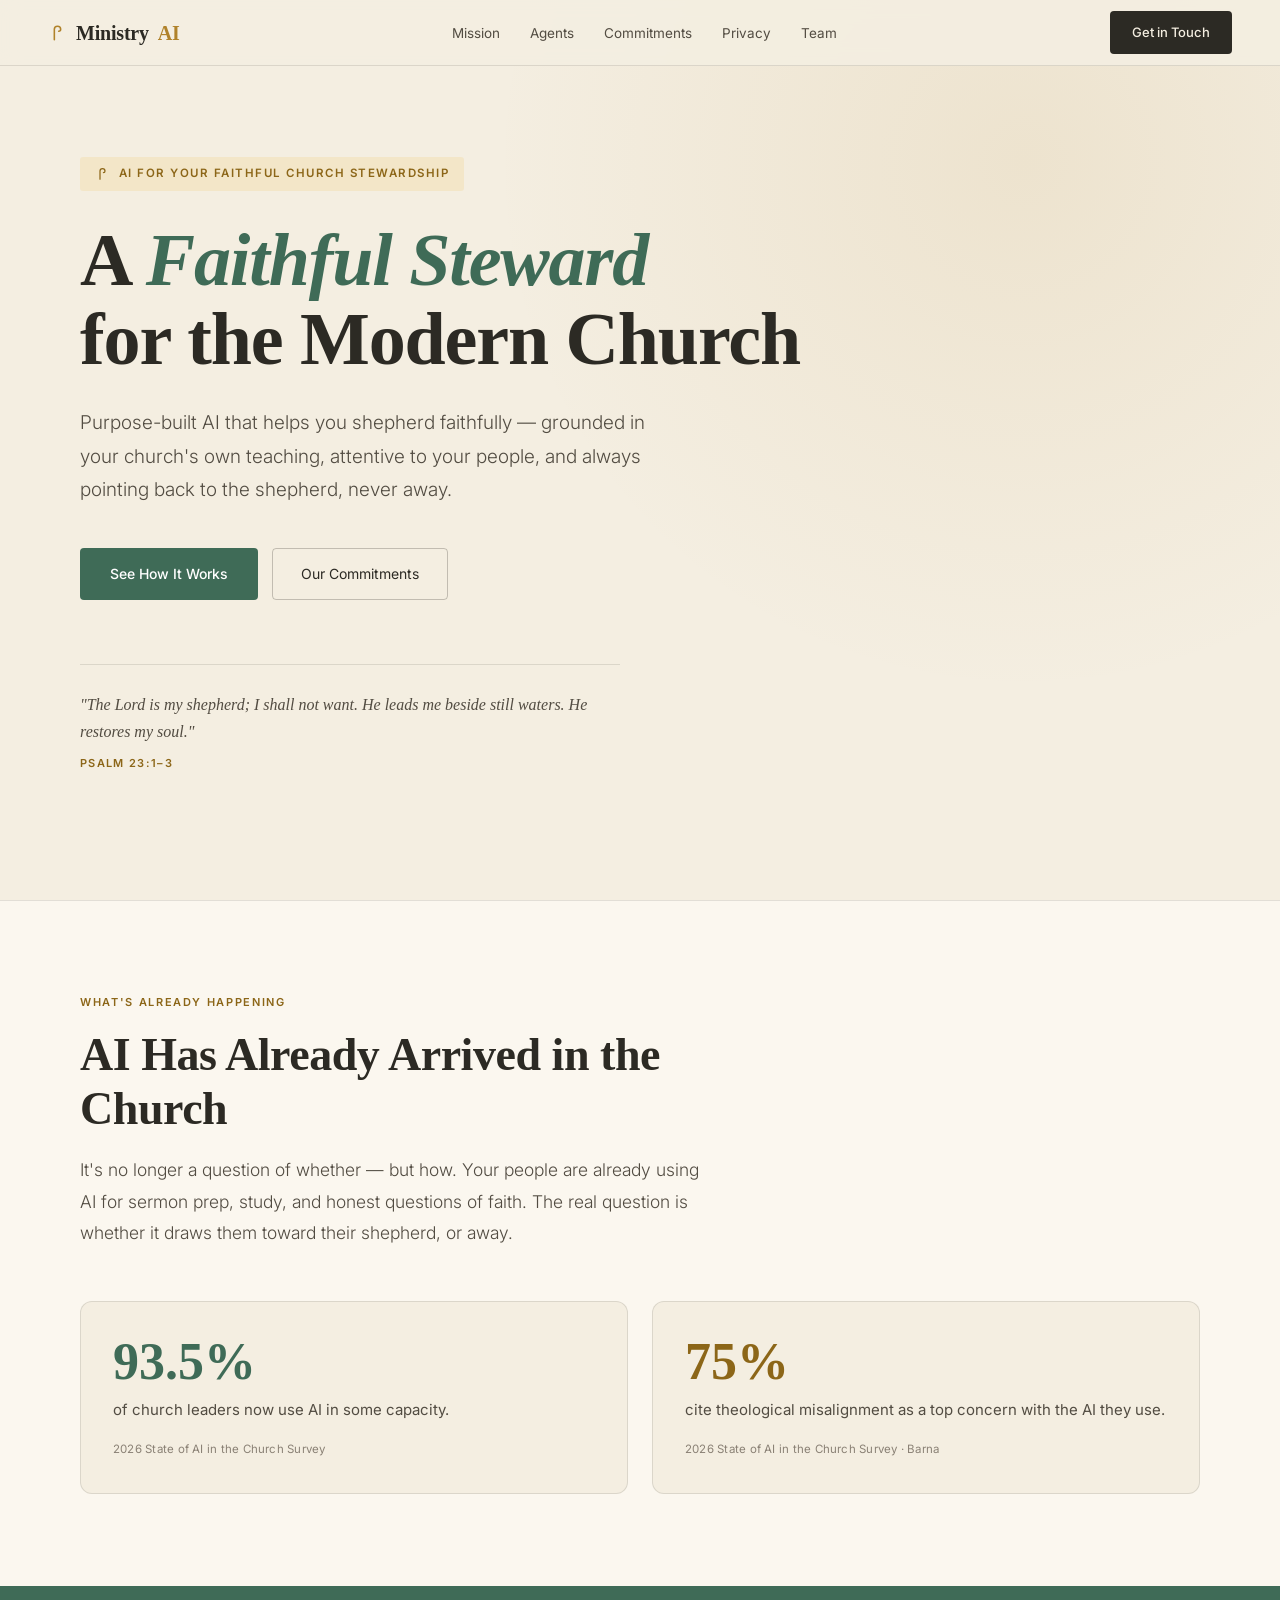
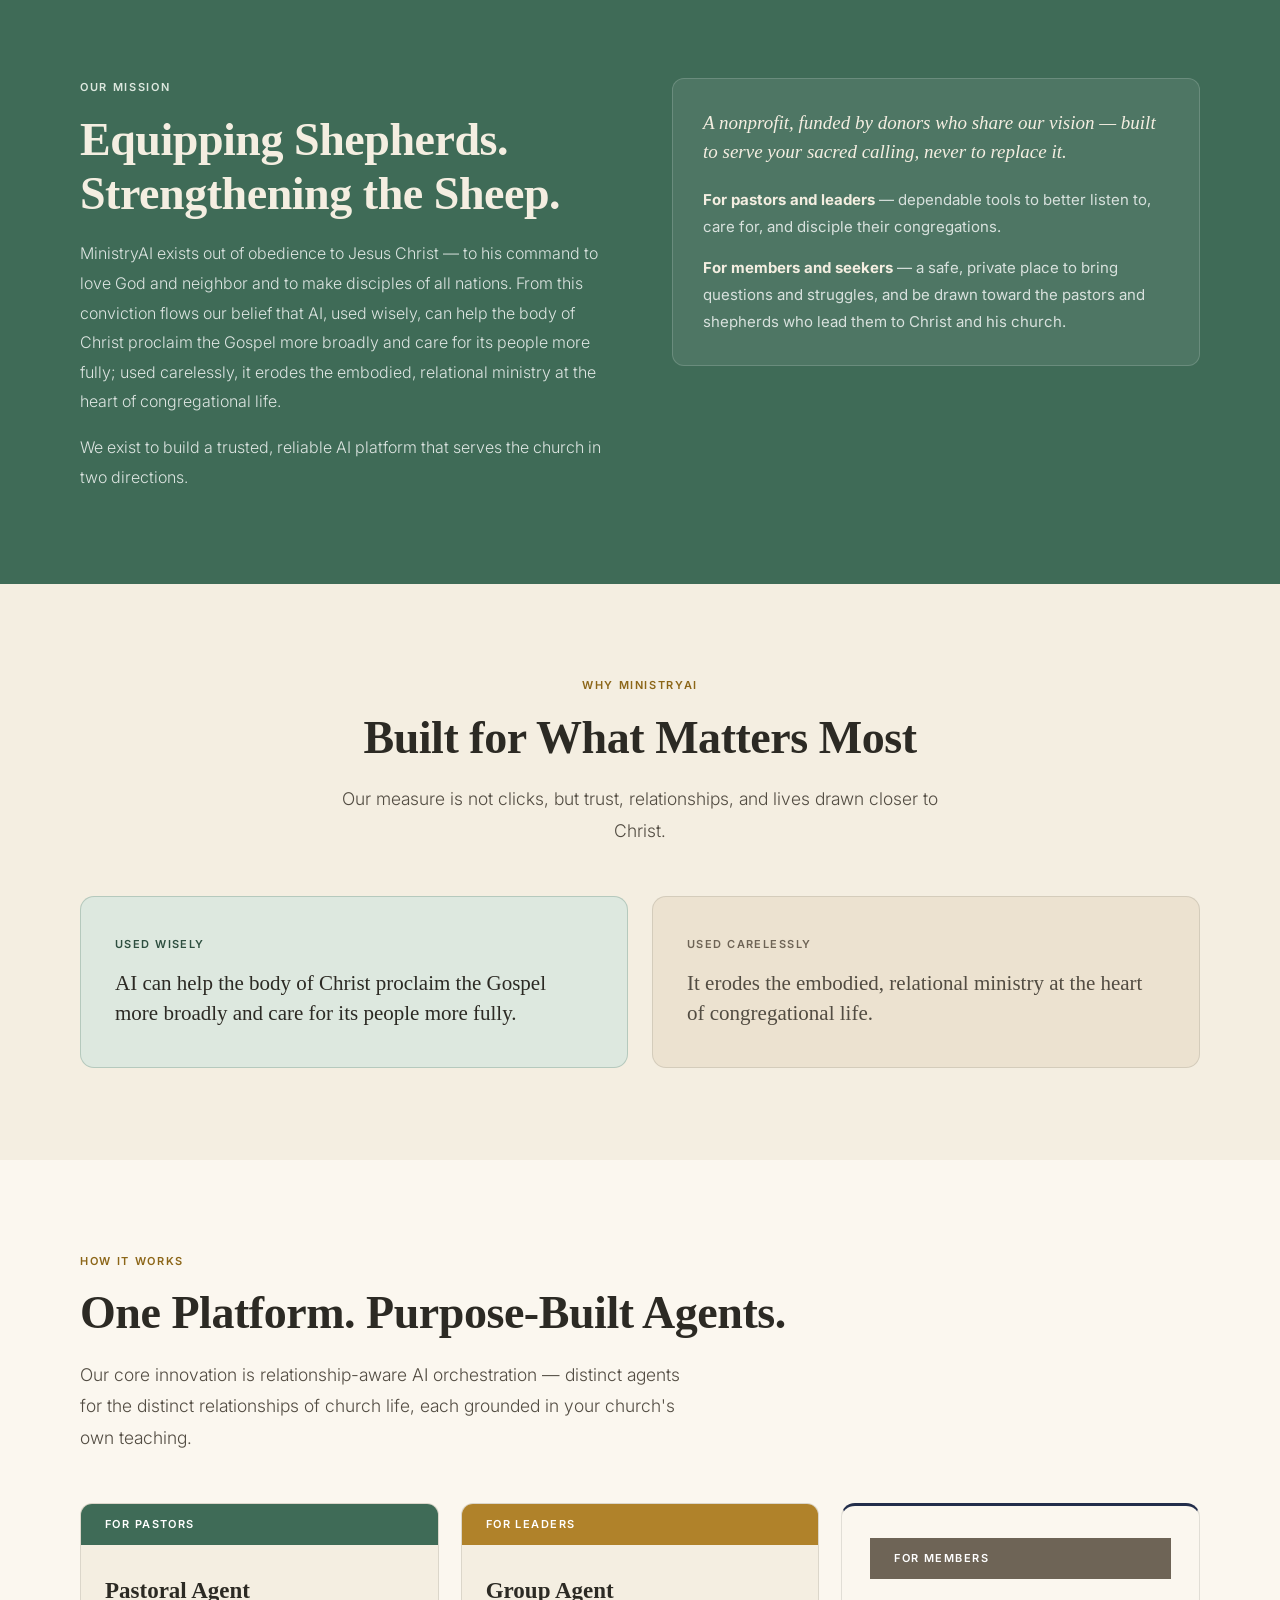
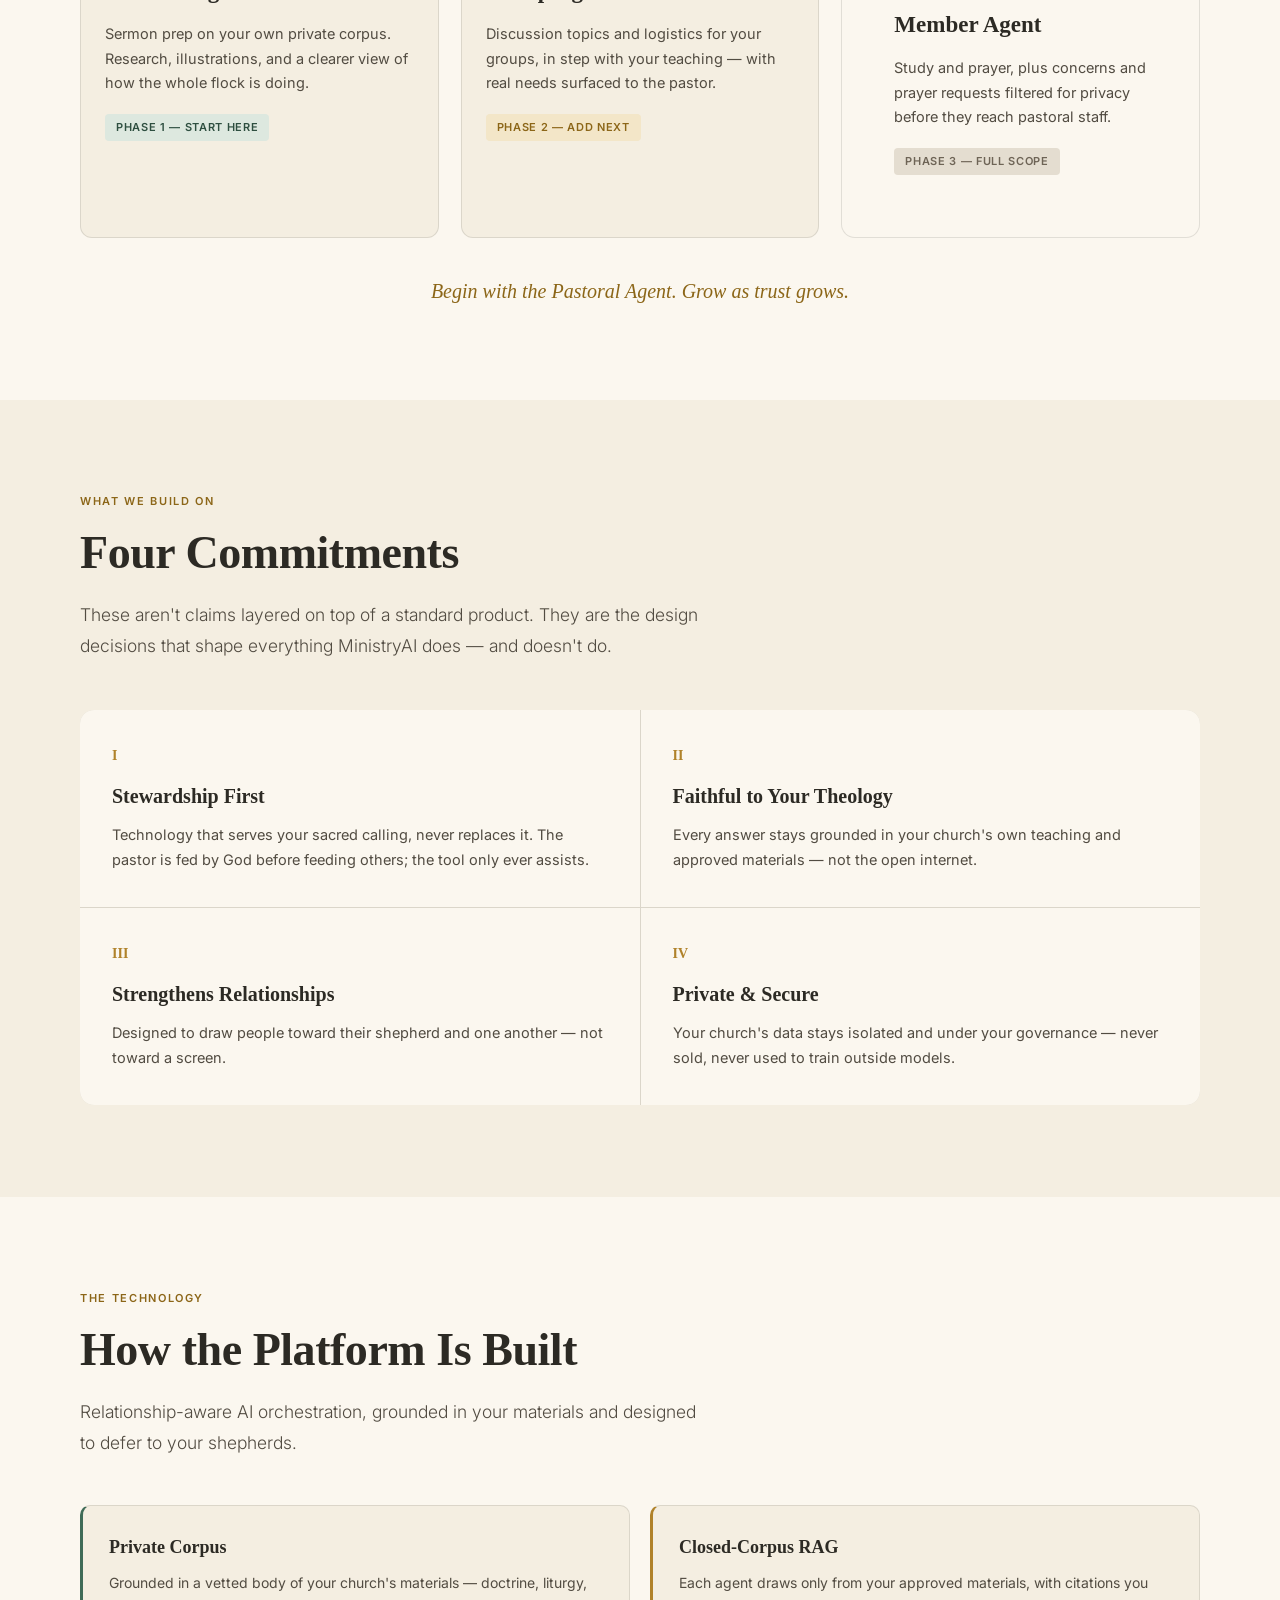
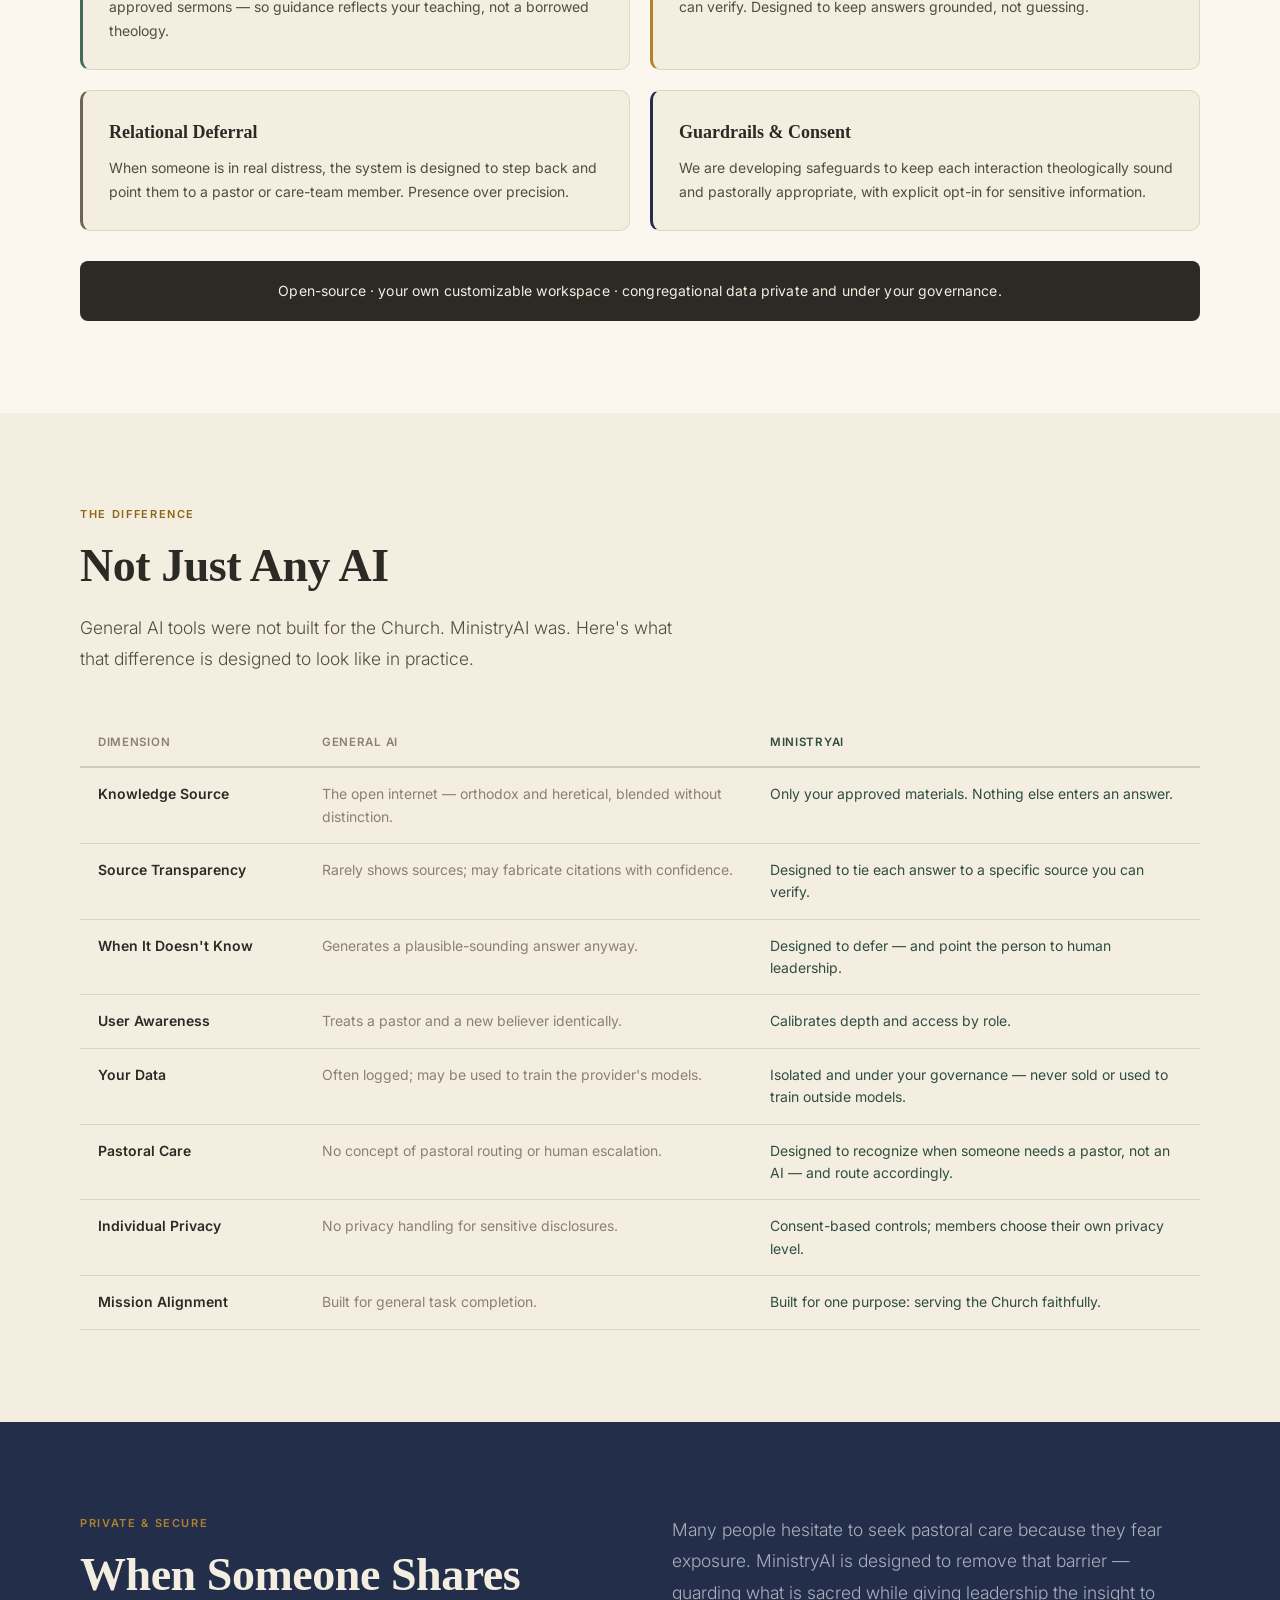
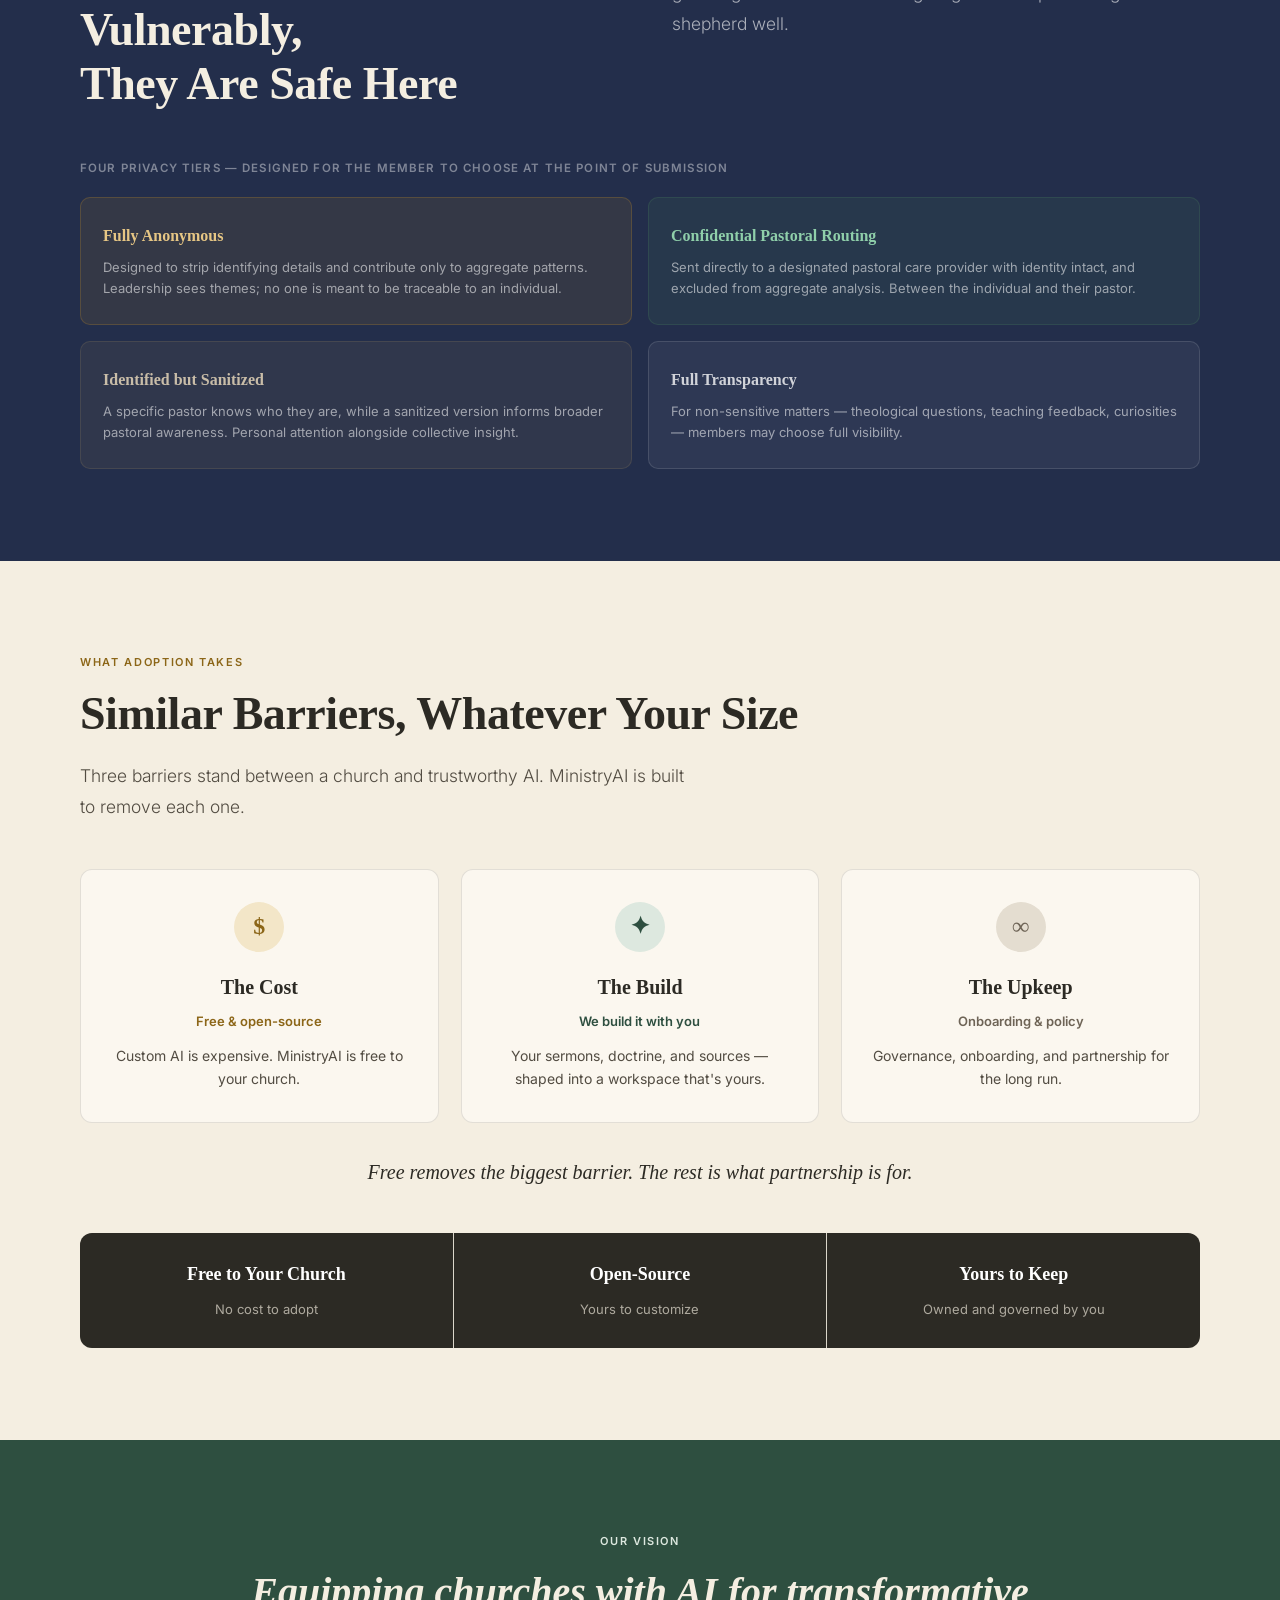
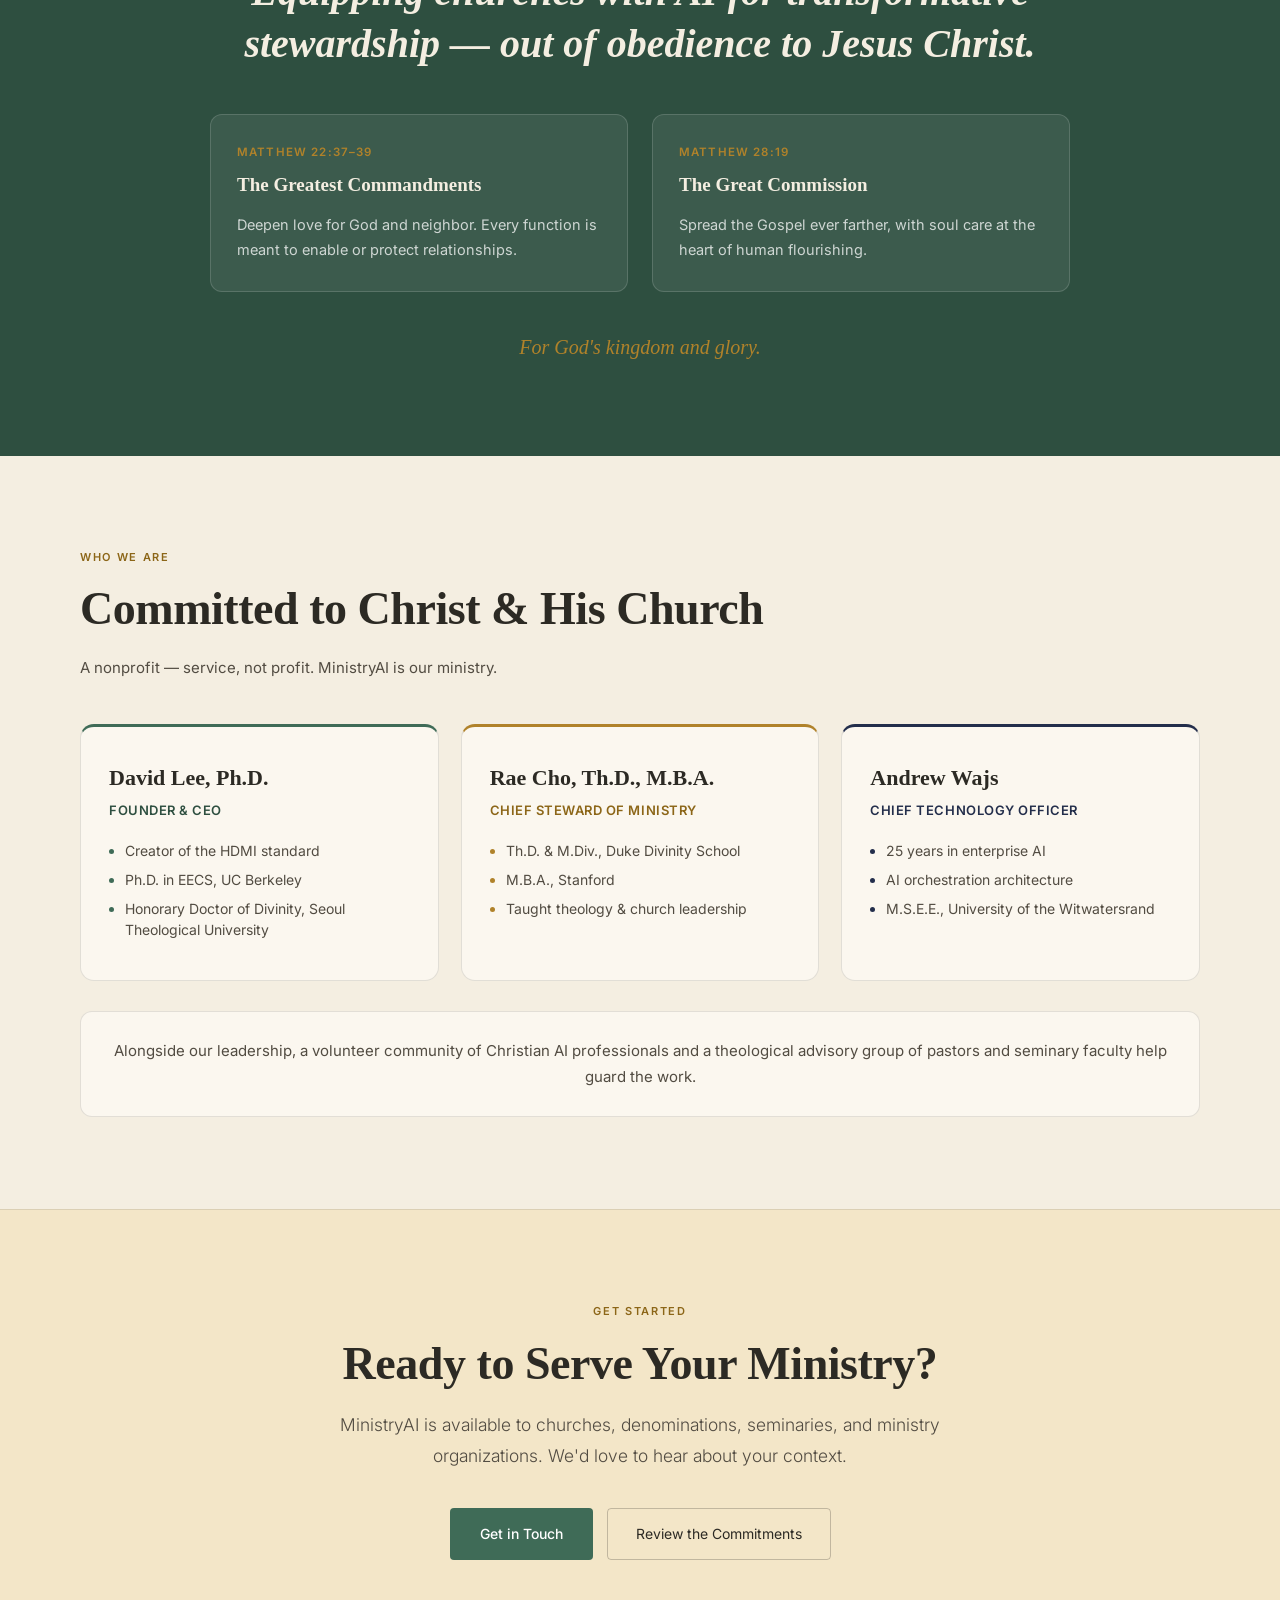
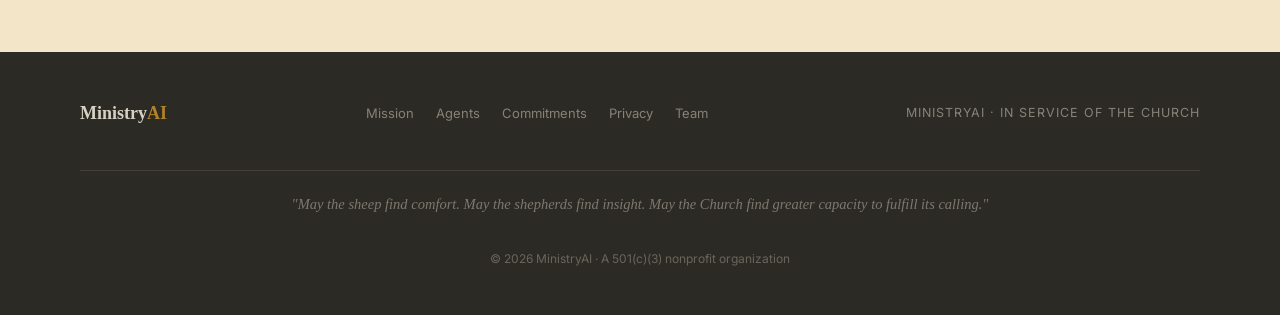
==== commit 0791a4fa: "Update index.html" ====
--- a/index.html
+++ b/index.html
@@ -3,364 +3,428 @@
 <head>
 <meta charset="UTF-8">
 <meta name="viewport" content="width=device-width, initial-scale=1.0">
-<title>MinistryAI — Trustworthy AI for Christian Ministry</title>
+<title>MinistryAI — AI for Your Faithful Church Stewardship</title>
+<meta name="description" content="MinistryAI is a nonprofit building trustworthy, purpose-built AI for churches and seminaries — grounded in your church's own teaching, with the shepherd at the center.">
 <link rel="preconnect" href="https://fonts.googleapis.com">
-<link href="https://fonts.googleapis.com/css2?family=Lora:ital,wght@0,400;0,600;1,400&family=Inter:wght@300;400;500&display=swap" rel="stylesheet">
+<link rel="preconnect" href="https://fonts.gstatic.com" crossorigin>
+<link href="https://fonts.googleapis.com/css2?family=Inter:wght@300;400;500;600&display=swap" rel="stylesheet">
 <style>
   :root {
-    --clay:    #c0623a;
-    --clay-lt: #f0d5c8;
-    --clay-pale: #fdf7f4;
-    --wheat:   #e8c98a;
-    --wheat-lt: #fdf4e3;
-    --forest:  #3d6b52;
-    --forest-lt: #d4e8db;
-    --ink:     #1e1e1e;
-    --ink-2:   #3a3a3a;
-    --muted:   #6b6660;
-    --border:  rgba(192,98,58,0.15);
-    --white:   #ffffff;
-    --off-white: #faf8f6;
-    --warm-gray: #f5f2ef;
+    /* Deck palette */
+    --cream:    #f4eee1;
+    --cream-2:  #ece2d0;
+    --paper:    #fbf7ef;
+    --ink:      #2c2a24;
+    --ink-2:    #524c42;
+    --muted:    #8a8175;
+    --gold:     #b0822a;
+    --gold-2:   #8c6618;
+    --gold-pale:#f3e6c8;
+    --green:    #3f6b57;
+    --green-2:  #2e4f40;
+    --green-pale:#dde8df;
+    --taupe:    #6e6456;
+    --taupe-pale:#e4ddd0;
+    --navy:     #232e4b;
+    --navy-2:   #1a2238;
+    --line:     rgba(44,42,36,0.12);
+    --white:    #ffffff;
   }
 
   * { margin: 0; padding: 0; box-sizing: border-box; }
   html { scroll-behavior: smooth; }
 
   body {
-    font-family: 'Inter', sans-serif;
-    background: var(--off-white);
+    font-family: 'Inter', system-ui, sans-serif;
+    background: var(--cream);
     color: var(--ink);
     font-size: 16px;
     line-height: 1.7;
     overflow-x: hidden;
-  }
+    -webkit-font-smoothing: antialiased;
+  }
+
+  h1, h2, h3, .serif { font-family: Georgia, 'Times New Roman', serif; }
 
   /* NAV */
   nav {
     position: fixed; top: 0; left: 0; right: 0; z-index: 100;
     display: flex; align-items: center; justify-content: space-between;
-    padding: 0 48px; height: 64px;
-    background: rgba(250,248,246,0.95);
+    padding: 0 48px; height: 66px;
+    background: rgba(244,238,225,0.92);
     backdrop-filter: blur(10px);
-    border-bottom: 1px solid var(--border);
+    border-bottom: 1px solid var(--line);
   }
   .nav-logo {
-    font-family: 'Lora', serif;
-    font-size: 19px; font-weight: 600;
-    color: var(--ink); text-decoration: none;
-  }
-  .nav-logo span { color: var(--clay); }
-  .nav-links { display: flex; gap: 32px; list-style: none; }
+    font-family: Georgia, serif;
+    font-size: 20px; font-weight: 700;
+    color: var(--ink); text-decoration: none; letter-spacing: -0.01em;
+    display: flex; align-items: center; gap: 9px;
+  }
+  .nav-logo span { color: var(--gold); }
+  .nav-logo svg { width: 19px; height: 19px; }
+  .nav-links { display: flex; gap: 30px; list-style: none; }
   .nav-links a {
-    font-size: 14px; font-weight: 400;
-    color: var(--muted); text-decoration: none; transition: color 0.2s;
-  }
-  .nav-links a:hover { color: var(--ink); }
+    font-size: 13.5px; font-weight: 400;
+    color: var(--ink-2); text-decoration: none; transition: color 0.2s;
+  }
+  .nav-links a:hover { color: var(--gold); }
   .nav-cta {
     font-size: 13px; font-weight: 500;
-    background: var(--clay); color: var(--white);
-    padding: 9px 22px; border-radius: 6px;
+    background: var(--ink); color: var(--cream);
+    padding: 10px 22px; border-radius: 4px;
     text-decoration: none; transition: background 0.2s;
   }
-  .nav-cta:hover { background: #a84e2a; }
+  .nav-cta:hover { background: var(--gold-2); }
 
   /* HERO */
   .hero {
     min-height: 100vh;
     display: flex; align-items: center;
-    padding: 120px 48px 96px;
-    background: var(--white);
+    padding: 120px 48px 90px;
+    background:
+      radial-gradient(circle at 80% 18%, rgba(176,130,42,0.10) 0%, transparent 42%),
+      var(--cream);
     position: relative; overflow: hidden;
   }
-  .hero::after {
-    content: '';
-    position: absolute; right: -120px; top: 10%;
-    width: 520px; height: 520px;
-    background: radial-gradient(circle, rgba(192,98,58,0.07) 0%, transparent 70%);
-    border-radius: 50%; pointer-events: none;
-  }
-  .hero-inner { max-width: 1100px; margin: 0 auto; width: 100%; }
+  .hero-inner { max-width: 1120px; margin: 0 auto; width: 100%; }
   .hero-tag {
-    display: inline-flex; align-items: center; gap: 8px;
-    font-size: 12px; font-weight: 500;
-    letter-spacing: 0.1em; text-transform: uppercase;
-    color: var(--clay); background: var(--clay-lt);
-    padding: 6px 14px; border-radius: 4px; margin-bottom: 32px;
-  }
+    display: inline-flex; align-items: center; gap: 9px;
+    font-size: 11.5px; font-weight: 600;
+    letter-spacing: 0.13em; text-transform: uppercase;
+    color: var(--gold-2); background: var(--gold-pale);
+    padding: 7px 15px; border-radius: 3px; margin-bottom: 30px;
+  }
+  .hero-tag svg { width: 15px; height: 15px; }
   .hero h1 {
-    font-family: 'Lora', serif;
-    font-size: clamp(40px, 5.5vw, 68px);
-    font-weight: 600; line-height: 1.15;
-    color: var(--ink); max-width: 760px; margin-bottom: 24px;
-  }
-  .hero h1 em { font-style: italic; color: var(--clay); }
+    font-size: clamp(42px, 6vw, 74px);
+    font-weight: 700; line-height: 1.08;
+    color: var(--ink); max-width: 860px; margin-bottom: 26px;
+    letter-spacing: -0.015em;
+  }
+  .hero h1 em { font-style: italic; color: var(--green); }
   .hero-sub {
-    font-size: 18px; font-weight: 300;
-    color: var(--muted); max-width: 520px;
-    line-height: 1.8; margin-bottom: 44px;
+    font-size: 19px; font-weight: 300;
+    color: var(--ink-2); max-width: 600px;
+    line-height: 1.75; margin-bottom: 42px;
   }
   .hero-actions { display: flex; gap: 14px; align-items: center; flex-wrap: wrap; }
   .btn-primary {
     font-size: 14px; font-weight: 500;
-    background: var(--clay); color: var(--white);
-    padding: 13px 30px; border-radius: 6px;
+    background: var(--green); color: var(--white);
+    padding: 14px 30px; border-radius: 4px;
     text-decoration: none; transition: all 0.2s;
   }
-  .btn-primary:hover { background: #a84e2a; transform: translateY(-1px); }
+  .btn-primary:hover { background: var(--green-2); transform: translateY(-1px); }
   .btn-outline {
     font-size: 14px; font-weight: 400; color: var(--ink);
-    border: 1px solid rgba(30,30,30,0.2);
-    padding: 12px 28px; border-radius: 6px;
-    text-decoration: none; transition: all 0.2s;
-  }
-  .btn-outline:hover { border-color: var(--clay); color: var(--clay); }
+    border: 1px solid rgba(44,42,36,0.25);
+    padding: 13px 28px; border-radius: 4px;
+    text-decoration: none; transition: all 0.2s; background: transparent;
+  }
+  .btn-outline:hover { border-color: var(--gold); color: var(--gold-2); }
   .hero-verse {
-    margin-top: 72px; padding-top: 28px;
-    border-top: 1px solid var(--border);
-    font-family: 'Lora', serif;
-    font-style: italic; font-size: 15px;
-    color: var(--muted); max-width: 480px;
+    margin-top: 64px; padding-top: 26px;
+    border-top: 1px solid var(--line);
+    font-family: Georgia, serif;
+    font-style: italic; font-size: 16px;
+    color: var(--ink-2); max-width: 540px; line-height: 1.7;
   }
   .hero-verse cite {
-    display: block; margin-top: 8px;
+    display: block; margin-top: 9px;
     font-style: normal; font-family: 'Inter', sans-serif;
-    font-size: 11px; font-weight: 500;
-    letter-spacing: 0.1em; text-transform: uppercase; color: var(--clay);
+    font-size: 11px; font-weight: 600;
+    letter-spacing: 0.12em; text-transform: uppercase; color: var(--gold-2);
   }
 
   /* SHARED */
-  section { padding: 88px 48px; }
-  .section-inner { max-width: 1100px; margin: 0 auto; }
+  section { padding: 92px 48px; }
+  .section-inner { max-width: 1120px; margin: 0 auto; }
   .label {
-    font-size: 11px; font-weight: 500;
-    letter-spacing: 0.14em; text-transform: uppercase;
-    color: var(--clay); margin-bottom: 14px;
+    font-size: 11px; font-weight: 600;
+    letter-spacing: 0.15em; text-transform: uppercase;
+    color: var(--gold-2); margin-bottom: 16px;
   }
   .title {
-    font-family: 'Lora', serif;
-    font-size: clamp(28px, 3.5vw, 44px);
-    font-weight: 600; line-height: 1.2; margin-bottom: 18px;
+    font-size: clamp(29px, 3.6vw, 46px);
+    font-weight: 700; line-height: 1.18; margin-bottom: 18px;
+    letter-spacing: -0.01em;
   }
   .lead {
-    font-size: 17px; font-weight: 300;
-    color: var(--muted); line-height: 1.8; max-width: 580px;
-  }
+    font-size: 17.5px; font-weight: 300;
+    color: var(--ink-2); line-height: 1.8; max-width: 620px;
+  }
+
+  /* MOMENT / STATS */
+  .moment { background: var(--paper); border-top: 1px solid var(--line); }
+  .moment-head { max-width: 720px; }
+  .stats {
+    margin-top: 52px;
+    display: grid; grid-template-columns: 1fr 1fr; gap: 24px;
+  }
+  .stat {
+    background: var(--cream); border: 1px solid var(--line);
+    border-radius: 12px; padding: 34px 32px;
+  }
+  .stat-num {
+    font-family: Georgia, serif; font-size: 52px;
+    font-weight: 700; color: var(--green); line-height: 1; margin-bottom: 10px;
+  }
+  .stat:nth-child(2) .stat-num { color: var(--gold-2); }
+  .stat-text { font-size: 15px; color: var(--ink-2); line-height: 1.6; }
+  .stat-src { margin-top: 18px; font-size: 11.5px; color: var(--muted); letter-spacing: 0.02em; }
 
   /* MISSION */
-  .mission { background: var(--clay); }
-  .mission .title { color: var(--white); }
-  .mission .label { color: var(--clay-lt); }
-  .mission-grid {
-    display: grid; grid-template-columns: 1fr 1fr;
-    gap: 72px; align-items: start;
-  }
-  .mission-text {
-    font-size: 16px; font-weight: 300;
-    color: rgba(255,255,255,0.8); line-height: 1.85;
-  }
+  .mission { background: var(--green); }
+  .mission .title { color: var(--cream); }
+  .mission .label { color: var(--green-pale); }
+  .mission-grid { display: grid; grid-template-columns: 1fr 1fr; gap: 64px; align-items: start; }
+  .mission-text { font-size: 16px; font-weight: 300; color: rgba(255,255,255,0.82); line-height: 1.85; }
   .mission-text + .mission-text { margin-top: 16px; }
-  .mission-cards { display: flex; flex-direction: column; gap: 14px; }
-  .mission-card {
-    padding: 20px 22px;
-    background: rgba(255,255,255,0.1);
-    border: 1px solid rgba(255,255,255,0.18);
-    border-radius: 10px;
-    display: flex; gap: 16px; align-items: flex-start;
-  }
-  .mission-card-dot {
-    width: 8px; height: 8px; border-radius: 50%;
-    background: var(--wheat); flex-shrink: 0; margin-top: 6px;
-  }
-  .mission-card-title { font-size: 14px; font-weight: 500; color: var(--white); margin-bottom: 4px; }
-  .mission-card-text { font-size: 13px; color: rgba(255,255,255,0.65); line-height: 1.6; }
-
-  /* OBJECTIVES */
-  .objectives { background: var(--warm-gray); }
-  .obj-header {
-    display: grid; grid-template-columns: 1fr 1fr;
-    gap: 64px; margin-bottom: 52px; align-items: end;
-  }
-  .obj-grid {
-    display: grid;
-    grid-template-columns: repeat(auto-fit, minmax(260px, 1fr));
-    gap: 20px;
-  }
-  .obj-card {
-    background: var(--white);
-    border: 1px solid rgba(30,30,30,0.08);
-    border-radius: 12px; padding: 28px 24px;
-    transition: box-shadow 0.2s, transform 0.2s;
-  }
-  .obj-card:hover { box-shadow: 0 8px 32px rgba(30,30,30,0.08); transform: translateY(-2px); }
-  .obj-num {
-    font-size: 11px; font-weight: 500;
-    letter-spacing: 0.1em; text-transform: uppercase;
-    color: var(--clay); margin-bottom: 14px;
-  }
-  .obj-title {
-    font-family: 'Lora', serif;
-    font-size: 17px; font-weight: 600;
-    margin-bottom: 10px; line-height: 1.3;
-  }
-  .obj-text { font-size: 14px; color: var(--muted); line-height: 1.75; }
-
-  /* PRINCIPLES */
-  .principles { background: var(--white); }
-  .principles-header {
-    display: grid; grid-template-columns: 1fr 1fr;
-    gap: 64px; margin-bottom: 52px; align-items: end;
-  }
-  .principles-grid {
-    display: grid; grid-template-columns: 1fr 1fr;
-    gap: 1px; background: rgba(30,30,30,0.08);
-    border-radius: 14px; overflow: hidden;
-  }
-  .principle {
-    background: var(--white); padding: 32px 28px; transition: background 0.2s;
-  }
-  .principle:hover { background: var(--clay-pale); }
-  .p-num {
-    font-size: 11px; font-weight: 500;
-    letter-spacing: 0.1em; text-transform: uppercase;
-    color: var(--clay); margin-bottom: 12px;
-  }
-  .p-title { font-weight: 500; font-size: 15px; margin-bottom: 10px; }
-  .p-text { font-size: 13px; color: var(--muted); line-height: 1.7; }
-  .p-badge {
-    display: inline-block; margin-top: 14px;
-    font-size: 11px; font-weight: 500;
+  .mission-side {
+    background: rgba(255,255,255,0.08); border: 1px solid rgba(255,255,255,0.16);
+    border-radius: 12px; padding: 30px 30px;
+  }
+  .mission-side p { font-size: 15px; color: rgba(255,255,255,0.78); line-height: 1.8; }
+  .mission-side p + p { margin-top: 14px; }
+  .mission-side .pull {
+    font-family: Georgia, serif; font-style: italic; font-size: 19px;
+    color: var(--cream); line-height: 1.5; margin-bottom: 20px;
+  }
+
+  /* WISE / CARELESS */
+  .why { background: var(--cream); }
+  .why-head { text-align: center; max-width: 660px; margin: 0 auto 50px; }
+  .why-head .lead { margin: 0 auto; }
+  .wc-grid { display: grid; grid-template-columns: 1fr 1fr; gap: 24px; }
+  .wc {
+    border-radius: 14px; padding: 38px 34px; border: 1px solid var(--line);
+  }
+  .wc.wise { background: var(--green-pale); border-color: rgba(63,107,87,0.25); }
+  .wc.careless { background: var(--cream-2); }
+  .wc-label {
+    font-size: 11px; font-weight: 600; letter-spacing: 0.13em;
+    text-transform: uppercase; margin-bottom: 14px;
+  }
+  .wc.wise .wc-label { color: var(--green-2); }
+  .wc.careless .wc-label { color: var(--taupe); }
+  .wc p { font-family: Georgia, serif; font-size: 21px; line-height: 1.45; color: var(--ink); }
+  .wc.careless p { color: var(--ink-2); }
+
+  /* AGENTS */
+  .agents { background: var(--paper); }
+  .agents-head { max-width: 720px; margin-bottom: 50px; }
+  .agent-grid { display: grid; grid-template-columns: repeat(3, 1fr); gap: 22px; }
+  .agent {
+    background: var(--cream); border-radius: 12px; overflow: hidden;
+    border: 1px solid var(--line); display: flex; flex-direction: column;
+    transition: transform 0.2s, box-shadow 0.2s;
+  }
+  .agent:hover { transform: translateY(-3px); box-shadow: 0 14px 38px rgba(44,42,36,0.10); }
+  .agent-cap {
+    padding: 11px 24px; font-size: 11px; font-weight: 600;
+    letter-spacing: 0.13em; text-transform: uppercase; color: var(--white);
+  }
+  .agent.pastor .agent-cap { background: var(--green); }
+  .agent.leader .agent-cap { background: var(--gold); }
+  .agent.member .agent-cap { background: var(--taupe); }
+  .agent-body { padding: 26px 24px 30px; }
+  .agent-name {
+    font-family: Georgia, serif; font-size: 23px; font-weight: 700;
+    margin-bottom: 12px; color: var(--ink);
+  }
+  .agent-text { font-size: 14.5px; color: var(--ink-2); line-height: 1.7; }
+  .agent-phase {
+    margin-top: 18px; display: inline-block; font-size: 11px;
+    font-weight: 600; letter-spacing: 0.06em; text-transform: uppercase;
+    padding: 4px 11px; border-radius: 4px;
+  }
+  .agent.pastor .agent-phase { color: var(--green-2); background: var(--green-pale); }
+  .agent.leader .agent-phase { color: var(--gold-2); background: var(--gold-pale); }
+  .agent.member .agent-phase { color: var(--taupe); background: var(--taupe-pale); }
+  .agents-foot {
+    margin-top: 36px; text-align: center; font-family: Georgia, serif;
+    font-style: italic; font-size: 20px; color: var(--gold-2);
+  }
+
+  /* COMMITMENTS */
+  .commitments { background: var(--cream); }
+  .commitments-head { max-width: 720px; margin-bottom: 48px; }
+  .commit-grid { display: grid; grid-template-columns: 1fr 1fr; gap: 1px; background: var(--line); border-radius: 14px; overflow: hidden; }
+  .commit { background: var(--paper); padding: 34px 32px; transition: background 0.2s; }
+  .commit:hover { background: var(--white); }
+  .commit-num {
+    font-family: Georgia, serif; font-size: 14px; font-weight: 700;
+    color: var(--gold); margin-bottom: 12px;
+  }
+  .commit-title { font-family: Georgia, serif; font-size: 20px; font-weight: 700; margin-bottom: 10px; }
+  .commit-text { font-size: 14.5px; color: var(--ink-2); line-height: 1.7; }
+
+  /* TECH */
+  .tech { background: var(--paper); }
+  .tech-head { max-width: 720px; margin-bottom: 46px; }
+  .tech-grid { display: grid; grid-template-columns: repeat(2, 1fr); gap: 20px; }
+  .tech-card {
+    background: var(--cream); border: 1px solid var(--line); border-left: 3px solid var(--green);
+    border-radius: 10px; padding: 26px 26px;
+  }
+  .tech-card:nth-child(2) { border-left-color: var(--gold); }
+  .tech-card:nth-child(3) { border-left-color: var(--taupe); }
+  .tech-card:nth-child(4) { border-left-color: var(--navy); }
+  .tech-title { font-family: Georgia, serif; font-size: 18px; font-weight: 700; margin-bottom: 9px; }
+  .tech-text { font-size: 14px; color: var(--ink-2); line-height: 1.7; }
+  .tech-foot {
+    margin-top: 30px; padding: 18px 24px; background: var(--ink); color: var(--cream);
+    border-radius: 8px; font-size: 14px; text-align: center; letter-spacing: 0.01em;
+  }
+
+  /* COMPARISON */
+  .comparison { background: var(--cream); }
+  .compare-wrap { margin-top: 44px; overflow-x: auto; }
+  .compare-table { width: 100%; border-collapse: collapse; font-size: 14px; min-width: 640px; }
+  .compare-table th {
+    text-align: left; padding: 14px 18px; font-size: 11.5px; font-weight: 600;
     letter-spacing: 0.06em; text-transform: uppercase;
-    color: var(--forest); background: var(--forest-lt);
-    padding: 4px 10px; border-radius: 4px;
-  }
-
-  /* COMPARISON */
-  .comparison { background: var(--warm-gray); }
-  .compare-table {
-    margin-top: 48px; width: 100%;
-    border-collapse: collapse; font-size: 14px;
-  }
-  .compare-table th {
-    text-align: left; padding: 14px 18px;
-    font-size: 12px; font-weight: 500;
-    letter-spacing: 0.06em; text-transform: uppercase;
-    border-bottom: 2px solid rgba(30,30,30,0.1); color: var(--muted);
-  }
-  .compare-table th.col-ministry { color: var(--clay); }
-  .compare-table td {
-    padding: 15px 18px; vertical-align: top;
-    border-bottom: 1px solid rgba(30,30,30,0.06); line-height: 1.6;
-  }
-  .compare-table td:first-child { font-weight: 500; width: 22%; color: var(--ink-2); }
-  .compare-table td.col-general { color: var(--muted); width: 39%; }
-  .compare-table td.col-ministry { color: var(--forest); width: 39%; }
-  .compare-table tr:hover td { background: rgba(192,98,58,0.03); }
+    border-bottom: 2px solid rgba(44,42,36,0.18); color: var(--muted);
+  }
+  .compare-table th.col-ministry { color: var(--green-2); }
+  .compare-table td { padding: 15px 18px; vertical-align: top; border-bottom: 1px solid var(--line); line-height: 1.6; }
+  .compare-table td:first-child { font-weight: 600; width: 20%; color: var(--ink); }
+  .compare-table td.col-general { color: var(--muted); width: 40%; }
+  .compare-table td.col-ministry { color: var(--green-2); width: 40%; }
+  .compare-table tr:hover td { background: rgba(176,130,42,0.04); }
 
   /* PRIVACY */
-  .privacy { background: #1e2d26; }
-  .privacy .title { color: var(--white); }
-  .privacy .label { color: var(--wheat); }
-  .privacy .lead { color: rgba(255,255,255,0.6); }
-  .privacy-top {
-    display: grid; grid-template-columns: 1fr 1fr;
-    gap: 72px; margin-bottom: 48px; align-items: start;
-  }
-  .privacy-tiers { display: grid; grid-template-columns: 1fr 1fr; gap: 16px; }
-  .tier { padding: 24px 20px; border-radius: 10px; border: 1px solid rgba(255,255,255,0.1); }
-  .tier.anon { background: rgba(232,201,138,0.1); border-color: rgba(232,201,138,0.2); }
-  .tier.conf { background: rgba(61,107,82,0.15); border-color: rgba(61,107,82,0.3); }
-  .tier.partial { background: rgba(192,98,58,0.12); border-color: rgba(192,98,58,0.25); }
-  .tier.full { background: rgba(255,255,255,0.04); }
-  .tier-title { font-size: 14px; font-weight: 500; margin-bottom: 8px; }
-  .tier.anon .tier-title { color: var(--wheat); }
-  .tier.conf .tier-title { color: #7ecfa0; }
-  .tier.partial .tier-title { color: var(--clay-lt); }
-  .tier.full .tier-title { color: rgba(255,255,255,0.7); }
-  .tier-text { font-size: 13px; color: rgba(255,255,255,0.5); line-height: 1.65; }
-
-  /* OUTCOMES */
-  .outcomes { background: var(--wheat-lt); }
-  .outcomes-grid {
-    display: grid; grid-template-columns: repeat(3, 1fr);
-    gap: 28px; margin-top: 52px;
-  }
-  .outcome {
-    background: var(--white); border-radius: 14px;
-    border: 1px solid rgba(30,30,30,0.08);
-    padding: 40px 28px 32px; text-align: center;
-  }
-  .outcome-mark {
-    width: 44px; height: 44px; border-radius: 50%;
-    background: var(--clay-lt);
+  .privacy { background: var(--navy); }
+  .privacy .title { color: var(--cream); }
+  .privacy .label { color: var(--gold); }
+  .privacy .lead { color: rgba(255,255,255,0.62); }
+  .privacy-top { display: grid; grid-template-columns: 1fr 1fr; gap: 64px; margin-bottom: 26px; align-items: start; }
+  .privacy-note { font-size: 11.5px; font-weight: 600; letter-spacing: 0.1em; text-transform: uppercase; color: rgba(255,255,255,0.42); margin: 30px 0 18px; }
+  .tiers { display: grid; grid-template-columns: 1fr 1fr; gap: 16px; }
+  .tier { padding: 24px 22px; border-radius: 10px; border: 1px solid rgba(255,255,255,0.12); }
+  .tier.t1 { background: rgba(176,130,42,0.12); border-color: rgba(176,130,42,0.28); }
+  .tier.t2 { background: rgba(63,107,87,0.18); border-color: rgba(63,107,87,0.35); }
+  .tier.t3 { background: rgba(110,100,86,0.18); border-color: rgba(110,100,86,0.35); }
+  .tier.t4 { background: rgba(255,255,255,0.05); }
+  .tier-title { font-family: Georgia, serif; font-size: 16px; font-weight: 700; margin-bottom: 8px; }
+  .tier.t1 .tier-title { color: #e6c684; }
+  .tier.t2 .tier-title { color: #8fcfaa; }
+  .tier.t3 .tier-title { color: #c9bda8; }
+  .tier.t4 .tier-title { color: rgba(255,255,255,0.78); }
+  .tier-text { font-size: 13px; color: rgba(255,255,255,0.55); line-height: 1.65; }
+
+  /* ADOPTION */
+  .adoption { background: var(--cream); }
+  .adoption-head { max-width: 720px; margin-bottom: 46px; }
+  .barriers { display: grid; grid-template-columns: repeat(3, 1fr); gap: 22px; }
+  .barrier { background: var(--paper); border: 1px solid var(--line); border-radius: 12px; padding: 32px 28px; text-align: center; }
+  .barrier-icon {
+    width: 50px; height: 50px; border-radius: 50%; margin: 0 auto 18px;
     display: flex; align-items: center; justify-content: center;
-    margin: 0 auto 20px;
-  }
-  .outcome-mark svg { width: 20px; height: 20px; }
-  .outcome-title {
-    font-family: 'Lora', serif;
-    font-size: 18px; font-weight: 600;
-    margin-bottom: 12px; line-height: 1.35;
-  }
-  .outcome-text { font-size: 14px; color: var(--muted); line-height: 1.75; }
+    background: var(--gold-pale); color: var(--gold-2);
+    font-family: Georgia, serif; font-size: 24px; font-weight: 700;
+  }
+  .barrier:nth-child(2) .barrier-icon { background: var(--green-pale); color: var(--green-2); }
+  .barrier:nth-child(3) .barrier-icon { background: var(--taupe-pale); color: var(--taupe); }
+  .barrier-title { font-family: Georgia, serif; font-size: 20px; font-weight: 700; margin-bottom: 6px; }
+  .barrier-sub { font-size: 13px; font-weight: 600; color: var(--gold-2); margin-bottom: 12px; }
+  .barrier:nth-child(2) .barrier-sub { color: var(--green-2); }
+  .barrier:nth-child(3) .barrier-sub { color: var(--taupe); }
+  .barrier-text { font-size: 14px; color: var(--ink-2); line-height: 1.65; }
+  .adoption-foot { margin-top: 32px; text-align: center; font-family: Georgia, serif; font-style: italic; font-size: 20px; color: var(--ink); }
+  .open-band {
+    margin-top: 44px; display: grid; grid-template-columns: repeat(3, 1fr); gap: 1px;
+    background: var(--line); border-radius: 12px; overflow: hidden;
+  }
+  .open-item { background: var(--ink); color: var(--cream); padding: 26px 24px; text-align: center; }
+  .open-item strong { display: block; font-family: Georgia, serif; font-size: 18px; margin-bottom: 5px; color: var(--white); }
+  .open-item span { font-size: 13px; color: rgba(244,238,225,0.65); }
+
+  /* VISION */
+  .vision { background: var(--green-2); text-align: center; }
+  .vision .section-inner { max-width: 860px; }
+  .vision .label { color: var(--green-pale); }
+  .vision-title {
+    font-family: Georgia, serif; font-size: clamp(26px, 3.4vw, 40px);
+    font-weight: 700; color: var(--cream); line-height: 1.3; margin-bottom: 44px;
+    font-style: italic;
+  }
+  .vision-cols { display: grid; grid-template-columns: 1fr 1fr; gap: 24px; text-align: left; }
+  .vision-col { background: rgba(255,255,255,0.07); border: 1px solid rgba(255,255,255,0.15); border-radius: 12px; padding: 28px 26px; }
+  .vision-ref { font-size: 11.5px; font-weight: 600; letter-spacing: 0.1em; text-transform: uppercase; color: var(--gold); margin-bottom: 6px; }
+  .vision-h { font-family: Georgia, serif; font-size: 19px; font-weight: 700; color: var(--cream); margin-bottom: 12px; }
+  .vision-col p { font-size: 14.5px; color: rgba(255,255,255,0.75); line-height: 1.7; }
+  .vision-seal { margin-top: 38px; font-family: Georgia, serif; font-style: italic; font-size: 20px; color: var(--gold); }
+
+  /* TEAM */
+  .team { background: var(--cream); }
+  .team-head { max-width: 720px; margin-bottom: 16px; }
+  .team-sub { font-size: 15px; color: var(--ink-2); margin-bottom: 44px; }
+  .team-grid { display: grid; grid-template-columns: repeat(3, 1fr); gap: 22px; }
+  .member {
+    background: var(--paper); border: 1px solid var(--line); border-radius: 14px;
+    padding: 32px 28px; border-top: 3px solid var(--gold);
+  }
+  .member:nth-child(1) { border-top-color: var(--green); }
+  .member:nth-child(3) { border-top-color: var(--navy); }
+  .member-name { font-family: Georgia, serif; font-size: 22px; font-weight: 700; margin-bottom: 3px; }
+  .member-role { font-size: 13px; font-weight: 600; letter-spacing: 0.04em; color: var(--gold-2); text-transform: uppercase; margin-bottom: 18px; }
+  .member:nth-child(1) .member-role { color: var(--green-2); }
+  .member:nth-child(3) .member-role { color: var(--navy); }
+  .member ul { list-style: none; }
+  .member li { font-size: 14px; color: var(--ink-2); line-height: 1.5; padding-left: 16px; position: relative; margin-bottom: 8px; }
+  .member li::before { content: ''; position: absolute; left: 0; top: 9px; width: 5px; height: 5px; border-radius: 50%; background: var(--gold); }
+  .member:nth-child(1) li::before { background: var(--green); }
+  .member:nth-child(3) li::before { background: var(--navy); }
+  .team-foot {
+    margin-top: 30px; padding: 26px 30px; background: var(--paper); border: 1px solid var(--line);
+    border-radius: 12px; font-size: 15px; color: var(--ink-2); line-height: 1.75; text-align: center;
+  }
 
   /* CTA */
-  .cta { background: var(--clay-pale); border-top: 1px solid var(--border); text-align: center; }
-  .cta .section-inner { max-width: 600px; }
-  .cta .title { margin-bottom: 14px; }
+  .cta { background: var(--gold-pale); border-top: 1px solid var(--line); text-align: center; }
+  .cta .section-inner { max-width: 640px; }
+  .cta .label { color: var(--gold-2); }
   .cta .lead { margin: 0 auto 36px; text-align: center; }
-  .cta-btns { display: flex; justify-content: center; gap: 14px; }
+  .cta-btns { display: flex; justify-content: center; gap: 14px; flex-wrap: wrap; }
 
   /* FOOTER */
-  footer { background: var(--ink); color: rgba(255,255,255,0.45); padding: 44px 48px; }
-  .footer-inner {
-    max-width: 1100px; margin: 0 auto;
-    display: flex; justify-content: space-between;
-    align-items: center; flex-wrap: wrap; gap: 20px;
-  }
-  .footer-logo {
-    font-family: 'Lora', serif;
-    font-size: 17px; font-weight: 600; color: rgba(255,255,255,0.8);
-  }
-  .footer-logo span { color: var(--clay-lt); }
-  .footer-links { display: flex; gap: 24px; list-style: none; }
-  .footer-links a {
-    font-size: 13px; color: rgba(255,255,255,0.4);
-    text-decoration: none; transition: color 0.2s;
-  }
-  .footer-links a:hover { color: rgba(255,255,255,0.75); }
-  .footer-copy { font-size: 12px; }
+  footer { background: var(--ink); color: rgba(244,238,225,0.5); padding: 46px 48px; }
+  .footer-inner { max-width: 1120px; margin: 0 auto; display: flex; justify-content: space-between; align-items: center; flex-wrap: wrap; gap: 18px; }
+  .footer-logo { font-family: Georgia, serif; font-size: 18px; font-weight: 700; color: rgba(244,238,225,0.85); }
+  .footer-logo span { color: var(--gold); }
+  .footer-tag { font-size: 12.5px; letter-spacing: 0.08em; text-transform: uppercase; color: rgba(244,238,225,0.45); }
+  .footer-links { display: flex; gap: 22px; list-style: none; }
+  .footer-links a { font-size: 13px; color: rgba(244,238,225,0.45); text-decoration: none; transition: color 0.2s; }
+  .footer-links a:hover { color: var(--gold); }
   .footer-verse {
-    width: 100%; margin-top: 20px; padding-top: 20px;
-    border-top: 1px solid rgba(255,255,255,0.08);
-    font-family: 'Lora', serif; font-style: italic;
-    font-size: 14px; color: rgba(255,255,255,0.3); text-align: center;
-  }
-
-  /* ANIMATIONS */
-  @keyframes fadeUp {
-    from { opacity: 0; transform: translateY(20px); }
-    to   { opacity: 1; transform: translateY(0); }
-  }
-  .hero-tag     { animation: fadeUp 0.5s ease both; }
-  .hero h1      { animation: fadeUp 0.6s ease 0.1s both; }
-  .hero-sub     { animation: fadeUp 0.6s ease 0.2s both; }
+    width: 100%; margin-top: 24px; padding-top: 22px; border-top: 1px solid rgba(244,238,225,0.1);
+    font-family: Georgia, serif; font-style: italic; font-size: 14.5px; color: rgba(244,238,225,0.4); text-align: center; line-height: 1.6;
+  }
+  .footer-copy { width: 100%; text-align: center; margin-top: 14px; font-size: 12px; color: rgba(244,238,225,0.3); }
+
+  /* ANIMATION */
+  @keyframes fadeUp { from { opacity: 0; transform: translateY(18px); } to { opacity: 1; transform: translateY(0); } }
+  .hero-tag { animation: fadeUp 0.5s ease both; }
+  .hero h1 { animation: fadeUp 0.6s ease 0.1s both; }
+  .hero-sub { animation: fadeUp 0.6s ease 0.2s both; }
   .hero-actions { animation: fadeUp 0.6s ease 0.3s both; }
-  .hero-verse   { animation: fadeUp 0.6s ease 0.45s both; }
+  .hero-verse { animation: fadeUp 0.6s ease 0.45s both; }
+  @media (prefers-reduced-motion: reduce) { * { animation: none !important; scroll-behavior: auto; } }
 
   /* RESPONSIVE */
-  @media (max-width: 860px) {
+  @media (max-width: 880px) {
     nav { padding: 0 20px; }
     .nav-links { display: none; }
     section, footer { padding-left: 20px; padding-right: 20px; }
-    .hero { padding-left: 20px; padding-right: 20px; }
-    .mission-grid, .obj-header, .principles-header,
-    .privacy-top { grid-template-columns: 1fr; gap: 32px; }
-    .principles-grid { grid-template-columns: 1fr; }
-    .privacy-tiers { grid-template-columns: 1fr; }
-    .outcomes-grid { grid-template-columns: 1fr; }
+    .hero { padding: 110px 20px 70px; }
+    section { padding-top: 64px; padding-bottom: 64px; }
+    .stats, .mission-grid, .wc-grid, .agent-grid, .commit-grid,
+    .tech-grid, .privacy-top, .tiers, .barriers, .vision-cols,
+    .team-grid, .open-band { grid-template-columns: 1fr; }
+    .commit-grid { gap: 1px; }
     .footer-inner { flex-direction: column; align-items: flex-start; }
-    .compare-table { font-size: 13px; }
   }
 </style>
 </head>
@@ -368,29 +432,59 @@
 
 <!-- NAV -->
 <nav>
-  <a class="nav-logo" href="#">Ministry<span>AI</span></a>
+  <a class="nav-logo" href="#top">
+    <svg viewBox="0 0 24 24" fill="none" stroke="#b0822a" stroke-width="2" stroke-linecap="round" stroke-linejoin="round"><path d="M8 21V8a4 4 0 0 1 8 0c0 1.5-1 2.5-2.5 2.5"/></svg>
+    Ministry<span>AI</span>
+  </a>
   <ul class="nav-links">
     <li><a href="#mission">Mission</a></li>
-    <li><a href="#objectives">Purpose</a></li>
-    <li><a href="#principles">How It Works</a></li>
+    <li><a href="#agents">Agents</a></li>
+    <li><a href="#commitments">Commitments</a></li>
     <li><a href="#privacy">Privacy</a></li>
+    <li><a href="#team">Team</a></li>
   </ul>
   <a class="nav-cta" href="#contact">Get in Touch</a>
 </nav>
 
 <!-- HERO -->
-<section class="hero">
+<section class="hero" id="top">
   <div class="hero-inner">
-    <div class="hero-tag">Trustworthy AI for Christian Ministry</div>
+    <div class="hero-tag">
+      <svg viewBox="0 0 24 24" fill="none" stroke="#8c6618" stroke-width="2" stroke-linecap="round" stroke-linejoin="round"><path d="M8 21V8a4 4 0 0 1 8 0c0 1.5-1 2.5-2.5 2.5"/></svg>
+      AI for Your Faithful Church Stewardship
+    </div>
     <h1>A <em>Faithful Steward</em><br>for the Modern Church</h1>
-    <p class="hero-sub">Purpose-built AI that supports your ministry with theological integrity, pastoral wisdom, and unwavering protection of the people in your care.</p>
+    <p class="hero-sub">Purpose-built AI that helps you shepherd faithfully — grounded in your church's own teaching, attentive to your people, and always pointing back to the shepherd, never away.</p>
     <div class="hero-actions">
-      <a class="btn-primary" href="#mission">Learn More</a>
-      <a class="btn-outline" href="#principles">How It Works</a>
+      <a class="btn-primary" href="#agents">See How It Works</a>
+      <a class="btn-outline" href="#commitments">Our Commitments</a>
     </div>
     <div class="hero-verse">
       "The Lord is my shepherd; I shall not want. He leads me beside still waters. He restores my soul."
       <cite>Psalm 23:1–3</cite>
+    </div>
+  </div>
+</section>
+
+<!-- MOMENT -->
+<section class="moment">
+  <div class="section-inner">
+    <div class="moment-head">
+      <p class="label">What's Already Happening</p>
+      <h2 class="title">AI Has Already Arrived in the Church</h2>
+      <p class="lead">It's no longer a question of whether — but how. Your people are already using AI for sermon prep, study, and honest questions of faith. The real question is whether it draws them toward their shepherd, or away.</p>
+    </div>
+    <div class="stats">
+      <div class="stat">
+        <div class="stat-num">93.5%</div>
+        <div class="stat-text">of church leaders now use AI in some capacity.</div>
+        <div class="stat-src">2026 State of AI in the Church Survey</div>
+      </div>
+      <div class="stat">
+        <div class="stat-num">75%</div>
+        <div class="stat-text">cite theological misalignment as a top concern with the AI they use.</div>
+        <div class="stat-src">2026 State of AI in the Church Survey · Barna</div>
+      </div>
     </div>
   </div>
 </section>
@@ -402,196 +496,163 @@
       <div>
         <p class="label">Our Mission</p>
         <h2 class="title">Equipping Shepherds.<br>Strengthening the Sheep.</h2>
-        <p class="mission-text" style="margin-top:20px;">MinistryAI is a non-profit organization building trustworthy AI tools for Christian churches, denominations, seminaries, and ministry organizations. Funded by donors who share our vision, our systems are designed to serve your sacred calling — never to replace it.</p>
-        <p class="mission-text">Every response draws exclusively from the biblical and theological resources your ministry approves. Nothing more, nothing less.</p>
-      </div>
-      <div class="mission-cards">
-        <div class="mission-card">
-          <div class="mission-card-dot"></div>
-          <div>
-            <div class="mission-card-title">Congregational Insight</div>
-            <div class="mission-card-text">Structured pathways for anonymous or confidential feedback and pattern analysis — so you know what your congregation is actually experiencing.</div>
-          </div>
+        <p class="mission-text">MinistryAI exists out of obedience to Jesus Christ — to his command to love God and neighbor and to make disciples of all nations. From this conviction flows our belief that AI, used wisely, can help the body of Christ proclaim the Gospel more broadly and care for its people more fully; used carelessly, it erodes the embodied, relational ministry at the heart of congregational life.</p>
+        <p class="mission-text">We exist to build a trusted, reliable AI platform that serves the church in two directions.</p>
+      </div>
+      <div class="mission-side">
+        <p class="pull">A nonprofit, funded by donors who share our vision — built to serve your sacred calling, never to replace it.</p>
+        <p><strong style="color:var(--cream);">For pastors and leaders</strong> — dependable tools to better listen to, care for, and disciple their congregations.</p>
+        <p><strong style="color:var(--cream);">For members and seekers</strong> — a safe, private place to bring questions and struggles, and be drawn toward the pastors and shepherds who lead them to Christ and his church.</p>
+      </div>
+    </div>
+  </div>
+</section>
+
+<!-- WISE / CARELESS -->
+<section class="why">
+  <div class="section-inner">
+    <div class="why-head">
+      <p class="label">Why MinistryAI</p>
+      <h2 class="title">Built for What Matters Most</h2>
+      <p class="lead">Our measure is not clicks, but trust, relationships, and lives drawn closer to Christ.</p>
+    </div>
+    <div class="wc-grid">
+      <div class="wc wise">
+        <div class="wc-label">Used Wisely</div>
+        <p>AI can help the body of Christ proclaim the Gospel more broadly and care for its people more fully.</p>
+      </div>
+      <div class="wc careless">
+        <div class="wc-label">Used Carelessly</div>
+        <p>It erodes the embodied, relational ministry at the heart of congregational life.</p>
+      </div>
+    </div>
+  </div>
+</section>
+
+<!-- AGENTS -->
+<section class="agents" id="agents">
+  <div class="section-inner">
+    <div class="agents-head">
+      <p class="label">How It Works</p>
+      <h2 class="title">One Platform. Purpose-Built Agents.</h2>
+      <p class="lead">Our core innovation is relationship-aware AI orchestration — distinct agents for the distinct relationships of church life, each grounded in your church's own teaching.</p>
+    </div>
+    <div class="agent-grid">
+      <div class="agent pastor">
+        <div class="agent-cap">For Pastors</div>
+        <div class="agent-body">
+          <div class="agent-name">Pastoral Agent</div>
+          <p class="agent-text">Sermon prep on your own private corpus. Research, illustrations, and a clearer view of how the whole flock is doing.</p>
+          <span class="agent-phase">Phase 1 — Start Here</span>
         </div>
-        <div class="mission-card">
-          <div class="mission-card-dot"></div>
-          <div>
-            <div class="mission-card-title">Ministry Productivity</div>
-            <div class="mission-card-text">Sermon preparation, theological research, discipleship planning, and administrative support — all grounded in Scripture and your ministry's doctrine.</div>
-          </div>
+      </div>
+      <div class="agent leader">
+        <div class="agent-cap">For Leaders</div>
+        <div class="agent-body">
+          <div class="agent-name">Group Agent</div>
+          <p class="agent-text">Discussion topics and logistics for your groups, in step with your teaching — with real needs surfaced to the pastor.</p>
+          <span class="agent-phase">Phase 2 — Add Next</span>
         </div>
-        <div class="mission-card">
-          <div class="mission-card-dot"></div>
-          <div>
-            <div class="mission-card-title">Privacy-First Care</div>
-            <div class="mission-card-text">Knows the difference between a question AI can answer and a soul that needs a pastor. Routes accordingly, always protecting the vulnerable.</div>
-          </div>
+      </div>
+      <div class="agent member">
+        <div class="agent-cap">For Members</div>
+        <div class="agent-body">
+          <div class="agent-name">Member Agent</div>
+          <p class="agent-text">Study and prayer, plus concerns and prayer requests filtered for privacy before they reach pastoral staff.</p>
+          <span class="agent-phase">Phase 3 — Full Scope</span>
         </div>
       </div>
     </div>
-  </div>
-</section>
-
-<!-- OBJECTIVES -->
-<section class="objectives" id="objectives">
-  <div class="section-inner">
-    <div class="obj-header">
-      <div>
-        <p class="label">Five Dimensions of Purpose</p>
-        <h2 class="title">Why MinistryAI Exists</h2>
-      </div>
-      <p class="lead">Every feature, every guardrail, every design decision flows from five objectives that reflect the heart of Gospel-centered ministry.</p>
-    </div>
-    <div class="obj-grid">
-      <div class="obj-card">
-        <div class="obj-num">01 — Shepherds</div>
-        <div class="obj-title">Guidance for Shepherds</div>
-        <p class="obj-text">Give pastors and ministry leaders deeper visibility into the faith journeys, emotional realities, and spiritual needs of their congregations — so wisdom can be applied to actual conditions, not assumptions.</p>
-      </div>
-      <div class="obj-card">
-        <div class="obj-num">02 — Believers</div>
-        <div class="obj-title">Confidence for the Sheep</div>
-        <p class="obj-text">Help believers maintain steadfast faith even amid hardship. Remove barriers between struggling saints and the Scripture, sound teaching, and pastoral care that strengthens their walk.</p>
-      </div>
-      <div class="obj-card">
-        <div class="obj-num">03 — Discipleship</div>
-        <div class="obj-title">Cultivation of Obedience and Love</div>
-        <p class="obj-text">Support discipleship that produces real transformation — not just information, but lives increasingly conformed to the image of Christ through faithful engagement with God's Word.</p>
-      </div>
-      <div class="obj-card">
-        <div class="obj-num">04 — Outreach</div>
-        <div class="obj-title">Effectiveness in Gospel Delivery</div>
-        <p class="obj-text">Help your church communicate the Gospel with greater clarity and care. Strengthen outreach, teaching, and follow-up so the message of Christ is genuinely heard and understood.</p>
-      </div>
-      <div class="obj-card">
-        <div class="obj-num">05 — Administration</div>
-        <div class="obj-title">Faithful Church Administration</div>
-        <p class="obj-text">Strengthen governance and operations in ways that reflect God's intent — financial transparency, ministry management, and documented best practices rooted in biblical accountability.</p>
-      </div>
-    </div>
-  </div>
-</section>
-
-<!-- PRINCIPLES -->
-<section class="principles" id="principles">
-  <div class="section-inner">
-    <div class="principles-header">
-      <div>
-        <p class="label">How It Works</p>
-        <h2 class="title">Seven Commitments<br>We Never Compromise</h2>
-      </div>
-      <p class="lead">These aren't marketing claims layered on top of a standard product. They are foundational design decisions that shape everything MinistryAI does — and doesn't do.</p>
-    </div>
-    <div class="principles-grid">
-      <div class="principle">
-        <div class="p-num">I</div>
-        <div class="p-title">Closed-Corpus Integrity</div>
-        <p class="p-text">MinistryAI operates only within your ministry's approved materials. It learns from the sermons, commentaries, and Scripture passages you choose. If it's not in your library, it's not in the answer.</p>
-        <span class="p-badge">Your materials only</span>
-      </div>
-      <div class="principle">
-        <div class="p-num">II</div>
-        <div class="p-title">Mandatory Source Attribution</div>
-        <p class="p-text">Every response is tied to a specific passage or document from your approved materials. The system cannot generate an answer without showing exactly where it came from. No guessing, no blending.</p>
-        <span class="p-badge">Always cites its source</span>
-      </div>
-      <div class="principle">
-        <div class="p-num">III</div>
-        <div class="p-title">Principled Silence</div>
-        <p class="p-text">"I don't know" is a feature, not a failure. When evidence is insufficient, MinistryAI says so and points the person to human leadership. Integrity of the answer always comes before speed of the response.</p>
-        <span class="p-badge">Silence over speculation</span>
-      </div>
-      <div class="principle">
-        <div class="p-num">IV</div>
-        <div class="p-title">Role-Based Calibration</div>
-        <p class="p-text">A seminary professor and a new believer need different things. Access and depth are automatically calibrated to each user's role — managed at the system level, not left to chance.</p>
-        <span class="p-badge">Right depth, right person</span>
-      </div>
-      <div class="principle">
-        <div class="p-num">V</div>
-        <div class="p-title">Complete Operational Sovereignty</div>
-        <p class="p-text">Your data never leaves your ministry. No external servers, no third-party monitoring, no remote updates that could change your doctrine without your knowledge. Everything runs under your roof.</p>
-        <span class="p-badge">Your data, your control</span>
-      </div>
-      <div class="principle">
-        <div class="p-num">VI</div>
-        <div class="p-title">Congregational Voice</div>
-        <p class="p-text">A structured way for your congregation's voice to reach you — questions, struggles, and needs surfaced as patterns, not just individual moments. Pastoral care informed by what people are actually experiencing.</p>
-        <span class="p-badge">Broadcast becomes dialogue</span>
-      </div>
-      <div class="principle">
-        <div class="p-num">VII</div>
-        <div class="p-title">Privacy-First Architecture</div>
-        <p class="p-text">When someone shares a spiritual struggle, they are trusting you. MinistryAI honors that trust through automated privacy protection, tiered sharing controls, and strict data separation. The vulnerable are safe here.</p>
-        <span class="p-badge">Protecting those who share</span>
-      </div>
-      <div class="principle" style="background: var(--warm-gray);">
-        <div class="p-num">Architecture</div>
-        <div class="p-title">The Pastoral Intelligence Cycle</div>
-        <p class="p-text">Teaching flows out → your congregation responds → privacy protection engages → patterns surface to leadership → care flows back → teaching adapts → lives are transformed. A complete loop that serves the work of shepherding.</p>
-        <span class="p-badge">A complete loop</span>
-      </div>
-    </div>
+    <p class="agents-foot">Begin with the Pastoral Agent. Grow as trust grows.</p>
+  </div>
+</section>
+
+<!-- COMMITMENTS -->
+<section class="commitments" id="commitments">
+  <div class="section-inner">
+    <div class="commitments-head">
+      <p class="label">What We Build On</p>
+      <h2 class="title">Four Commitments</h2>
+      <p class="lead">These aren't claims layered on top of a standard product. They are the design decisions that shape everything MinistryAI does — and doesn't do.</p>
+    </div>
+    <div class="commit-grid">
+      <div class="commit">
+        <div class="commit-num">I</div>
+        <div class="commit-title">Stewardship First</div>
+        <p class="commit-text">Technology that serves your sacred calling, never replaces it. The pastor is fed by God before feeding others; the tool only ever assists.</p>
+      </div>
+      <div class="commit">
+        <div class="commit-num">II</div>
+        <div class="commit-title">Faithful to Your Theology</div>
+        <p class="commit-text">Every answer stays grounded in your church's own teaching and approved materials — not the open internet.</p>
+      </div>
+      <div class="commit">
+        <div class="commit-num">III</div>
+        <div class="commit-title">Strengthens Relationships</div>
+        <p class="commit-text">Designed to draw people toward their shepherd and one another — not toward a screen.</p>
+      </div>
+      <div class="commit">
+        <div class="commit-num">IV</div>
+        <div class="commit-title">Private &amp; Secure</div>
+        <p class="commit-text">Your church's data stays isolated and under your governance — never sold, never used to train outside models.</p>
+      </div>
+    </div>
+  </div>
+</section>
+
+<!-- TECH -->
+<section class="tech">
+  <div class="section-inner">
+    <div class="tech-head">
+      <p class="label">The Technology</p>
+      <h2 class="title">How the Platform Is Built</h2>
+      <p class="lead">Relationship-aware AI orchestration, grounded in your materials and designed to defer to your shepherds.</p>
+    </div>
+    <div class="tech-grid">
+      <div class="tech-card">
+        <div class="tech-title">Private Corpus</div>
+        <p class="tech-text">Grounded in a vetted body of your church's materials — doctrine, liturgy, approved sermons — so guidance reflects your teaching, not a borrowed theology.</p>
+      </div>
+      <div class="tech-card">
+        <div class="tech-title">Closed-Corpus RAG</div>
+        <p class="tech-text">Each agent draws only from your approved materials, with citations you can verify. Designed to keep answers grounded, not guessing.</p>
+      </div>
+      <div class="tech-card">
+        <div class="tech-title">Relational Deferral</div>
+        <p class="tech-text">When someone is in real distress, the system is designed to step back and point them to a pastor or care-team member. Presence over precision.</p>
+      </div>
+      <div class="tech-card">
+        <div class="tech-title">Guardrails &amp; Consent</div>
+        <p class="tech-text">We are developing safeguards to keep each interaction theologically sound and pastorally appropriate, with explicit opt-in for sensitive information.</p>
+      </div>
+    </div>
+    <div class="tech-foot">Open-source · your own customizable workspace · congregational data private and under your governance.</div>
   </div>
 </section>
 
 <!-- COMPARISON -->
 <section class="comparison" id="comparison">
   <div class="section-inner">
-    <p class="label">Why MinistryAI</p>
+    <p class="label">The Difference</p>
     <h2 class="title">Not Just Any AI</h2>
-    <p class="lead">General AI tools were not built for the Church. MinistryAI was. Here's what that difference looks like in practice.</p>
-    <table class="compare-table">
-      <thead>
-        <tr>
-          <th>Dimension</th>
-          <th class="col-general">General AI</th>
-          <th class="col-ministry">MinistryAI</th>
-        </tr>
-      </thead>
-      <tbody>
-        <tr>
-          <td>Knowledge Source</td>
-          <td class="col-general">The entire internet — orthodox and heretical, blended without distinction or disclosure.</td>
-          <td class="col-ministry">Only your approved materials. Nothing else enters an answer.</td>
-        </tr>
-        <tr>
-          <td>Source Transparency</td>
-          <td class="col-general">Rarely shows sources. May fabricate citations with full confidence.</td>
-          <td class="col-ministry">Every claim is tied to a specific source. Always.</td>
-        </tr>
-        <tr>
-          <td>When It Doesn't Know</td>
-          <td class="col-general">Generates a plausible-sounding answer anyway.</td>
-          <td class="col-ministry">Says "I don't know" and directs the person to human leadership.</td>
-        </tr>
-        <tr>
-          <td>User Awareness</td>
-          <td class="col-general">Treats a pastor and a new believer identically.</td>
-          <td class="col-ministry">Automatically calibrates depth and access by role.</td>
-        </tr>
-        <tr>
-          <td>Your Data</td>
-          <td class="col-general">Sent to external servers. May be logged or used for training.</td>
-          <td class="col-ministry">Never leaves your ministry. Complete sovereignty.</td>
-        </tr>
-        <tr>
-          <td>Pastoral Care</td>
-          <td class="col-general">No concept of pastoral routing or human escalation.</td>
-          <td class="col-ministry">Recognizes when someone needs a pastor, not an AI — and routes accordingly.</td>
-        </tr>
-        <tr>
-          <td>Individual Privacy</td>
-          <td class="col-general">No privacy sanitization for sensitive disclosures.</td>
-          <td class="col-ministry">Automated PII removal. Member controls their own privacy level.</td>
-        </tr>
-        <tr>
-          <td>Mission Alignment</td>
-          <td class="col-general">Built for general task completion.</td>
-          <td class="col-ministry">Built for one purpose: serving the Church faithfully.</td>
-        </tr>
-      </tbody>
-    </table>
+    <p class="lead">General AI tools were not built for the Church. MinistryAI was. Here's what that difference is designed to look like in practice.</p>
+    <div class="compare-wrap">
+      <table class="compare-table">
+        <thead>
+          <tr><th>Dimension</th><th class="col-general">General AI</th><th class="col-ministry">MinistryAI</th></tr>
+        </thead>
+        <tbody>
+          <tr><td>Knowledge Source</td><td class="col-general">The open internet — orthodox and heretical, blended without distinction.</td><td class="col-ministry">Only your approved materials. Nothing else enters an answer.</td></tr>
+          <tr><td>Source Transparency</td><td class="col-general">Rarely shows sources; may fabricate citations with confidence.</td><td class="col-ministry">Designed to tie each answer to a specific source you can verify.</td></tr>
+          <tr><td>When It Doesn't Know</td><td class="col-general">Generates a plausible-sounding answer anyway.</td><td class="col-ministry">Designed to defer — and point the person to human leadership.</td></tr>
+          <tr><td>User Awareness</td><td class="col-general">Treats a pastor and a new believer identically.</td><td class="col-ministry">Calibrates depth and access by role.</td></tr>
+          <tr><td>Your Data</td><td class="col-general">Often logged; may be used to train the provider's models.</td><td class="col-ministry">Isolated and under your governance — never sold or used to train outside models.</td></tr>
+          <tr><td>Pastoral Care</td><td class="col-general">No concept of pastoral routing or human escalation.</td><td class="col-ministry">Designed to recognize when someone needs a pastor, not an AI — and route accordingly.</td></tr>
+          <tr><td>Individual Privacy</td><td class="col-general">No privacy handling for sensitive disclosures.</td><td class="col-ministry">Consent-based controls; members choose their own privacy level.</td></tr>
+          <tr><td>Mission Alignment</td><td class="col-general">Built for general task completion.</td><td class="col-ministry">Built for one purpose: serving the Church faithfully.</td></tr>
+        </tbody>
+      </table>
+    </div>
   </div>
 </section>
 
@@ -600,62 +661,129 @@
   <div class="section-inner">
     <div class="privacy-top">
       <div>
-        <p class="label">Privacy-First Architecture</p>
+        <p class="label">Private &amp; Secure</p>
         <h2 class="title">When Someone Shares Vulnerably,<br>They Are Safe Here</h2>
       </div>
-      <p class="lead">Many people hesitate to seek pastoral care because they fear exposure. MinistryAI removes that barrier — protecting individuals while giving leadership the insight they need to shepherd well.</p>
-    </div>
-    <p style="font-size:11px; font-weight:500; letter-spacing:0.12em; text-transform:uppercase; color:rgba(255,255,255,0.4); margin-bottom:16px;">Four Privacy Tiers — Member Chooses at Point of Submission</p>
-    <div class="privacy-tiers">
-      <div class="tier anon">
+      <p class="lead">Many people hesitate to seek pastoral care because they fear exposure. MinistryAI is designed to remove that barrier — guarding what is sacred while giving leadership the insight to shepherd well.</p>
+    </div>
+    <p class="privacy-note">Four privacy tiers — designed for the member to choose at the point of submission</p>
+    <div class="tiers">
+      <div class="tier t1">
         <div class="tier-title">Fully Anonymous</div>
-        <p class="tier-text">Sanitized and contributes to aggregate patterns with no identifying information retained. Leadership sees themes — no one can trace them to an individual. Enables people to share what they would never say out loud.</p>
-      </div>
-      <div class="tier conf">
+        <p class="tier-text">Designed to strip identifying details and contribute only to aggregate patterns. Leadership sees themes; no one is meant to be traceable to an individual.</p>
+      </div>
+      <div class="tier t2">
         <div class="tier-title">Confidential Pastoral Routing</div>
-        <p class="tier-text">Sent directly to a designated pastoral care provider with full identity intact, excluded from all aggregate analysis. Strictly between the individual and their pastor.</p>
-      </div>
-      <div class="tier partial">
+        <p class="tier-text">Sent directly to a designated pastoral care provider with identity intact, and excluded from aggregate analysis. Between the individual and their pastor.</p>
+      </div>
+      <div class="tier t3">
         <div class="tier-title">Identified but Sanitized</div>
-        <p class="tier-text">A specific pastor knows who they are, while a sanitized version also informs broader pastoral awareness. Personal attention alongside collective insight.</p>
-      </div>
-      <div class="tier full">
+        <p class="tier-text">A specific pastor knows who they are, while a sanitized version informs broader pastoral awareness. Personal attention alongside collective insight.</p>
+      </div>
+      <div class="tier t4">
         <div class="tier-title">Full Transparency</div>
-        <p class="tier-text">For non-sensitive matters — theological questions, teaching feedback, intellectual curiosities — members may choose full visibility with no sanitization overhead.</p>
-      </div>
-    </div>
-  </div>
-</section>
-
-<!-- OUTCOMES -->
-<section class="outcomes" id="outcomes">
-  <div class="section-inner">
-    <p class="label">What Success Looks Like</p>
-    <h2 class="title">Three Outcomes We Exist to Serve</h2>
-    <p class="lead">The measure of our success is not system performance. It is transformed lives.</p>
-    <div class="outcomes-grid">
-      <div class="outcome">
-        <div class="outcome-mark">
-          <svg viewBox="0 0 24 24" fill="none" stroke="#c0623a" stroke-width="1.8" stroke-linecap="round" stroke-linejoin="round"><path d="M12 22s8-4 8-10V5l-8-3-8 3v7c0 6 8 10 8 10z"/></svg>
-        </div>
-        <div class="outcome-title">Finding Comfort in God's Loving Heart</div>
-        <p class="outcome-text">Connecting struggling saints with Scripture that speaks directly to their pain — comfort that is real, not manufactured.</p>
-      </div>
-      <div class="outcome">
-        <div class="outcome-mark">
-          <svg viewBox="0 0 24 24" fill="none" stroke="#c0623a" stroke-width="1.8" stroke-linecap="round" stroke-linejoin="round"><path d="M20.84 4.61a5.5 5.5 0 0 0-7.78 0L12 5.67l-1.06-1.06a5.5 5.5 0 0 0-7.78 7.78l1.06 1.06L12 21.23l7.78-7.78 1.06-1.06a5.5 5.5 0 0 0 0-7.78z"/></svg>
-        </div>
-        <div class="outcome-title">Knowing They Are Deeply Loved by God</div>
-        <p class="outcome-text">Identity rooted not in performance or approval — but in God's grace. Freeing believers to love others generously and live boldly for the Kingdom.</p>
-      </div>
-      <div class="outcome">
-        <div class="outcome-mark">
-          <svg viewBox="0 0 24 24" fill="none" stroke="#c0623a" stroke-width="1.8" stroke-linecap="round" stroke-linejoin="round"><path d="M12 2L2 7l10 5 10-5-10-5z"/><path d="M2 17l10 5 10-5M2 12l10 5 10-5"/></svg>
-        </div>
-        <div class="outcome-title">Living a Transformed, Faithful Life</div>
-        <p class="outcome-text">Discipleship that addresses actual areas of struggle — real growth in faithfulness, obedience, and right relationship with God, not generic principles.</p>
-      </div>
-    </div>
+        <p class="tier-text">For non-sensitive matters — theological questions, teaching feedback, curiosities — members may choose full visibility.</p>
+      </div>
+    </div>
+  </div>
+</section>
+
+<!-- ADOPTION -->
+<section class="adoption">
+  <div class="section-inner">
+    <div class="adoption-head">
+      <p class="label">What Adoption Takes</p>
+      <h2 class="title">Similar Barriers, Whatever Your Size</h2>
+      <p class="lead">Three barriers stand between a church and trustworthy AI. MinistryAI is built to remove each one.</p>
+    </div>
+    <div class="barriers">
+      <div class="barrier">
+        <div class="barrier-icon">$</div>
+        <div class="barrier-title">The Cost</div>
+        <div class="barrier-sub">Free &amp; open-source</div>
+        <p class="barrier-text">Custom AI is expensive. MinistryAI is free to your church.</p>
+      </div>
+      <div class="barrier">
+        <div class="barrier-icon">✦</div>
+        <div class="barrier-title">The Build</div>
+        <div class="barrier-sub">We build it with you</div>
+        <p class="barrier-text">Your sermons, doctrine, and sources — shaped into a workspace that's yours.</p>
+      </div>
+      <div class="barrier">
+        <div class="barrier-icon">∞</div>
+        <div class="barrier-title">The Upkeep</div>
+        <div class="barrier-sub">Onboarding &amp; policy</div>
+        <p class="barrier-text">Governance, onboarding, and partnership for the long run.</p>
+      </div>
+    </div>
+    <p class="adoption-foot">Free removes the biggest barrier. The rest is what partnership is for.</p>
+    <div class="open-band">
+      <div class="open-item"><strong>Free to Your Church</strong><span>No cost to adopt</span></div>
+      <div class="open-item"><strong>Open-Source</strong><span>Yours to customize</span></div>
+      <div class="open-item"><strong>Yours to Keep</strong><span>Owned and governed by you</span></div>
+    </div>
+  </div>
+</section>
+
+<!-- VISION -->
+<section class="vision" id="vision">
+  <div class="section-inner">
+    <p class="label">Our Vision</p>
+    <p class="vision-title">Equipping churches with AI for transformative stewardship — out of obedience to Jesus Christ.</p>
+    <div class="vision-cols">
+      <div class="vision-col">
+        <div class="vision-ref">Matthew 22:37–39</div>
+        <div class="vision-h">The Greatest Commandments</div>
+        <p>Deepen love for God and neighbor. Every function is meant to enable or protect relationships.</p>
+      </div>
+      <div class="vision-col">
+        <div class="vision-ref">Matthew 28:19</div>
+        <div class="vision-h">The Great Commission</div>
+        <p>Spread the Gospel ever farther, with soul care at the heart of human flourishing.</p>
+      </div>
+    </div>
+    <p class="vision-seal">For God's kingdom and glory.</p>
+  </div>
+</section>
+
+<!-- TEAM -->
+<section class="team" id="team">
+  <div class="section-inner">
+    <div class="team-head">
+      <p class="label">Who We Are</p>
+      <h2 class="title">Committed to Christ &amp; His Church</h2>
+    </div>
+    <p class="team-sub">A nonprofit — service, not profit. MinistryAI is our ministry.</p>
+    <div class="team-grid">
+      <div class="member">
+        <div class="member-name">David Lee, Ph.D.</div>
+        <div class="member-role">Founder &amp; CEO</div>
+        <ul>
+          <li>Creator of the HDMI standard</li>
+          <li>Ph.D. in EECS, UC Berkeley</li>
+          <li>Honorary Doctor of Divinity, Seoul Theological University</li>
+        </ul>
+      </div>
+      <div class="member">
+        <div class="member-name">Rae Cho, Th.D., M.B.A.</div>
+        <div class="member-role">Chief Steward of Ministry</div>
+        <ul>
+          <li>Th.D. &amp; M.Div., Duke Divinity School</li>
+          <li>M.B.A., Stanford</li>
+          <li>Taught theology &amp; church leadership</li>
+        </ul>
+      </div>
+      <div class="member">
+        <div class="member-name">Andrew Wajs</div>
+        <div class="member-role">Chief Technology Officer</div>
+        <ul>
+          <li>25 years in enterprise AI</li>
+          <li>AI orchestration architecture</li>
+          <li>M.S.E.E., University of the Witwatersrand</li>
+        </ul>
+      </div>
+    </div>
+    <div class="team-foot">Alongside our leadership, a volunteer community of Christian AI professionals and a theological advisory group of pastors and seminary faculty help guard the work.</div>
   </div>
 </section>
 
@@ -664,10 +792,10 @@
   <div class="section-inner">
     <p class="label">Get Started</p>
     <h2 class="title">Ready to Serve Your Ministry?</h2>
-    <p class="lead">MinistryAI is available to Christian churches, denominations, seminaries, and ministry organizations. We'd love to talk about your context.</p>
+    <p class="lead">MinistryAI is available to churches, denominations, seminaries, and ministry organizations. We'd love to hear about your context.</p>
     <div class="cta-btns">
       <a class="btn-primary" href="mailto:contact@ministry-ai.org">Get in Touch</a>
-      <a class="btn-outline" href="#principles">Review the Principles</a>
+      <a class="btn-outline" href="#commitments">Review the Commitments</a>
     </div>
   </div>
 </section>
@@ -678,13 +806,14 @@
     <div class="footer-logo">Ministry<span>AI</span></div>
     <ul class="footer-links">
       <li><a href="#mission">Mission</a></li>
-      <li><a href="#objectives">Purpose</a></li>
-      <li><a href="#principles">How It Works</a></li>
+      <li><a href="#agents">Agents</a></li>
+      <li><a href="#commitments">Commitments</a></li>
       <li><a href="#privacy">Privacy</a></li>
-      <li><a href="#contact">Contact</a></li>
+      <li><a href="#team">Team</a></li>
     </ul>
-    <div class="footer-copy">© MinistryAI · Non-profit · All rights reserved</div>
+    <div class="footer-tag">MinistryAI · in service of the church</div>
     <div class="footer-verse">"May the sheep find comfort. May the shepherds find insight. May the Church find greater capacity to fulfill its calling."</div>
+    <div class="footer-copy">© 2026 MinistryAI · A 501(c)(3) nonprofit organization</div>
   </div>
 </footer>
 
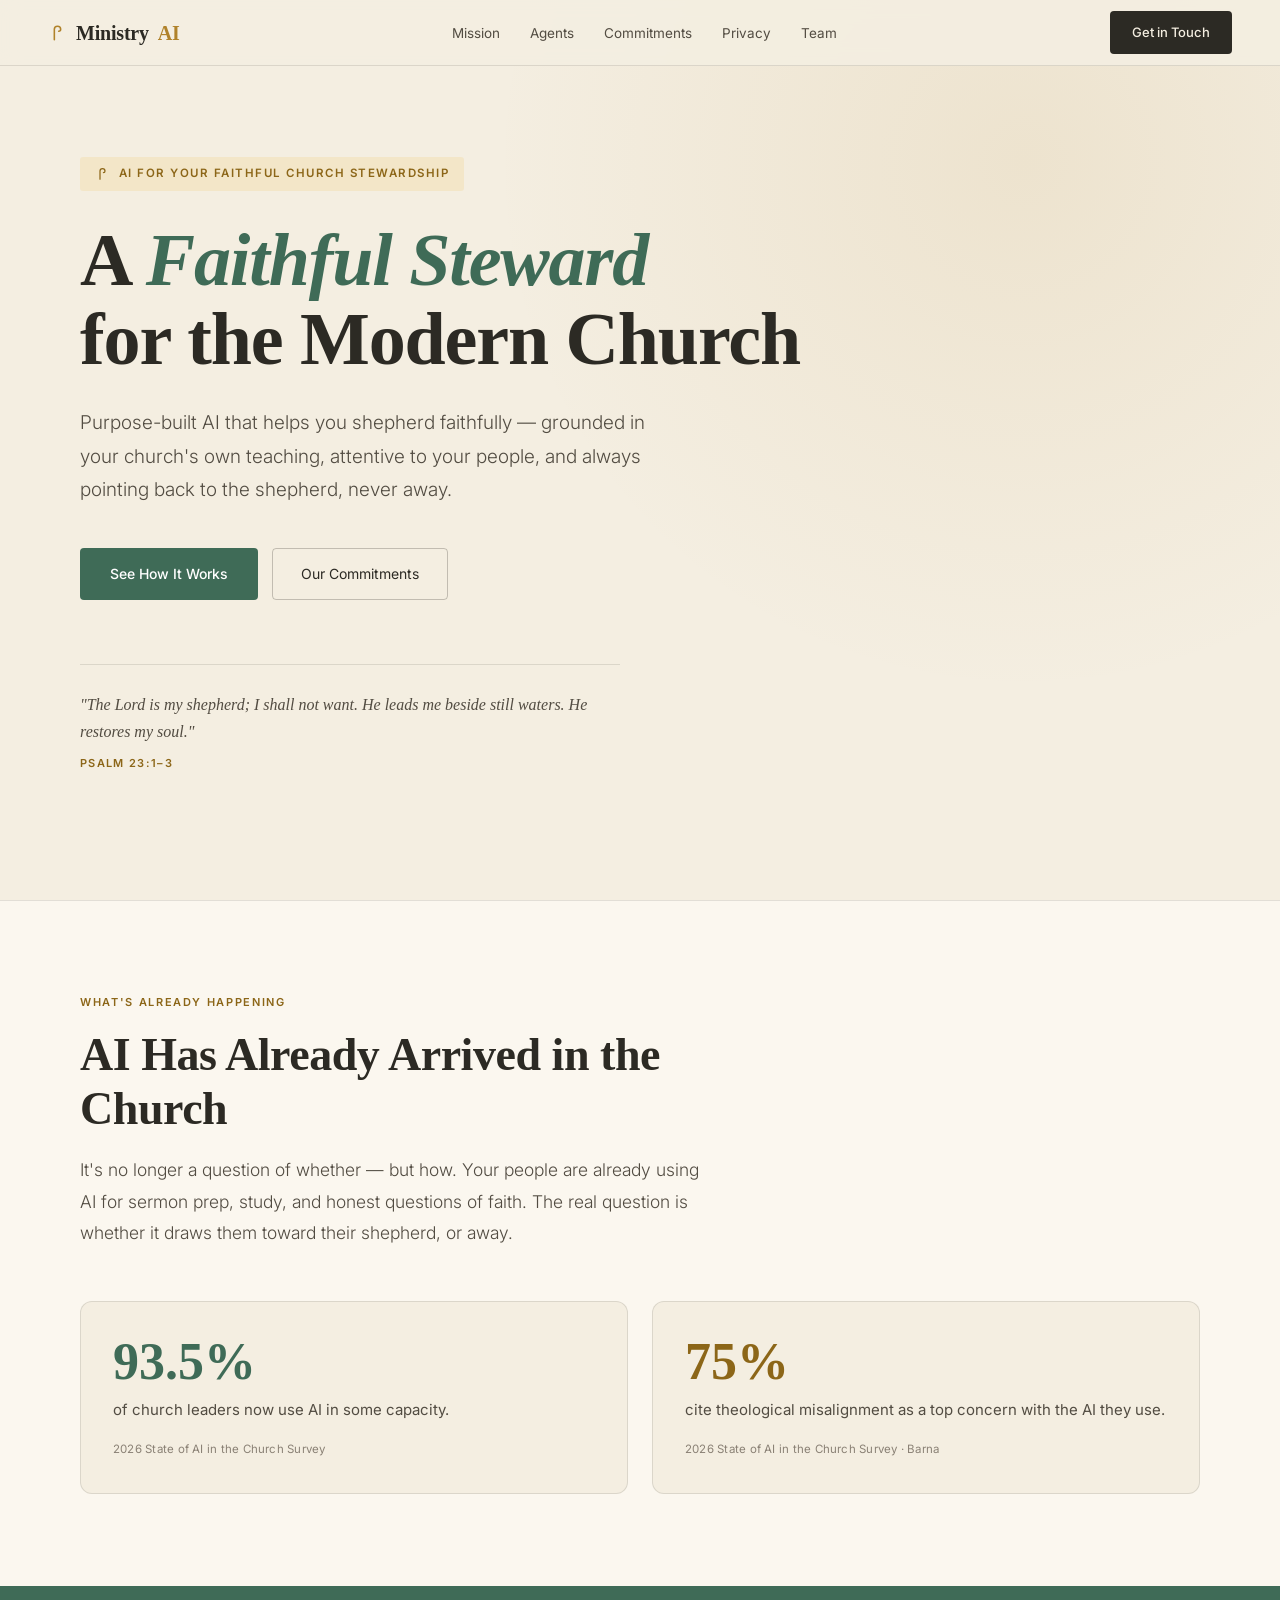
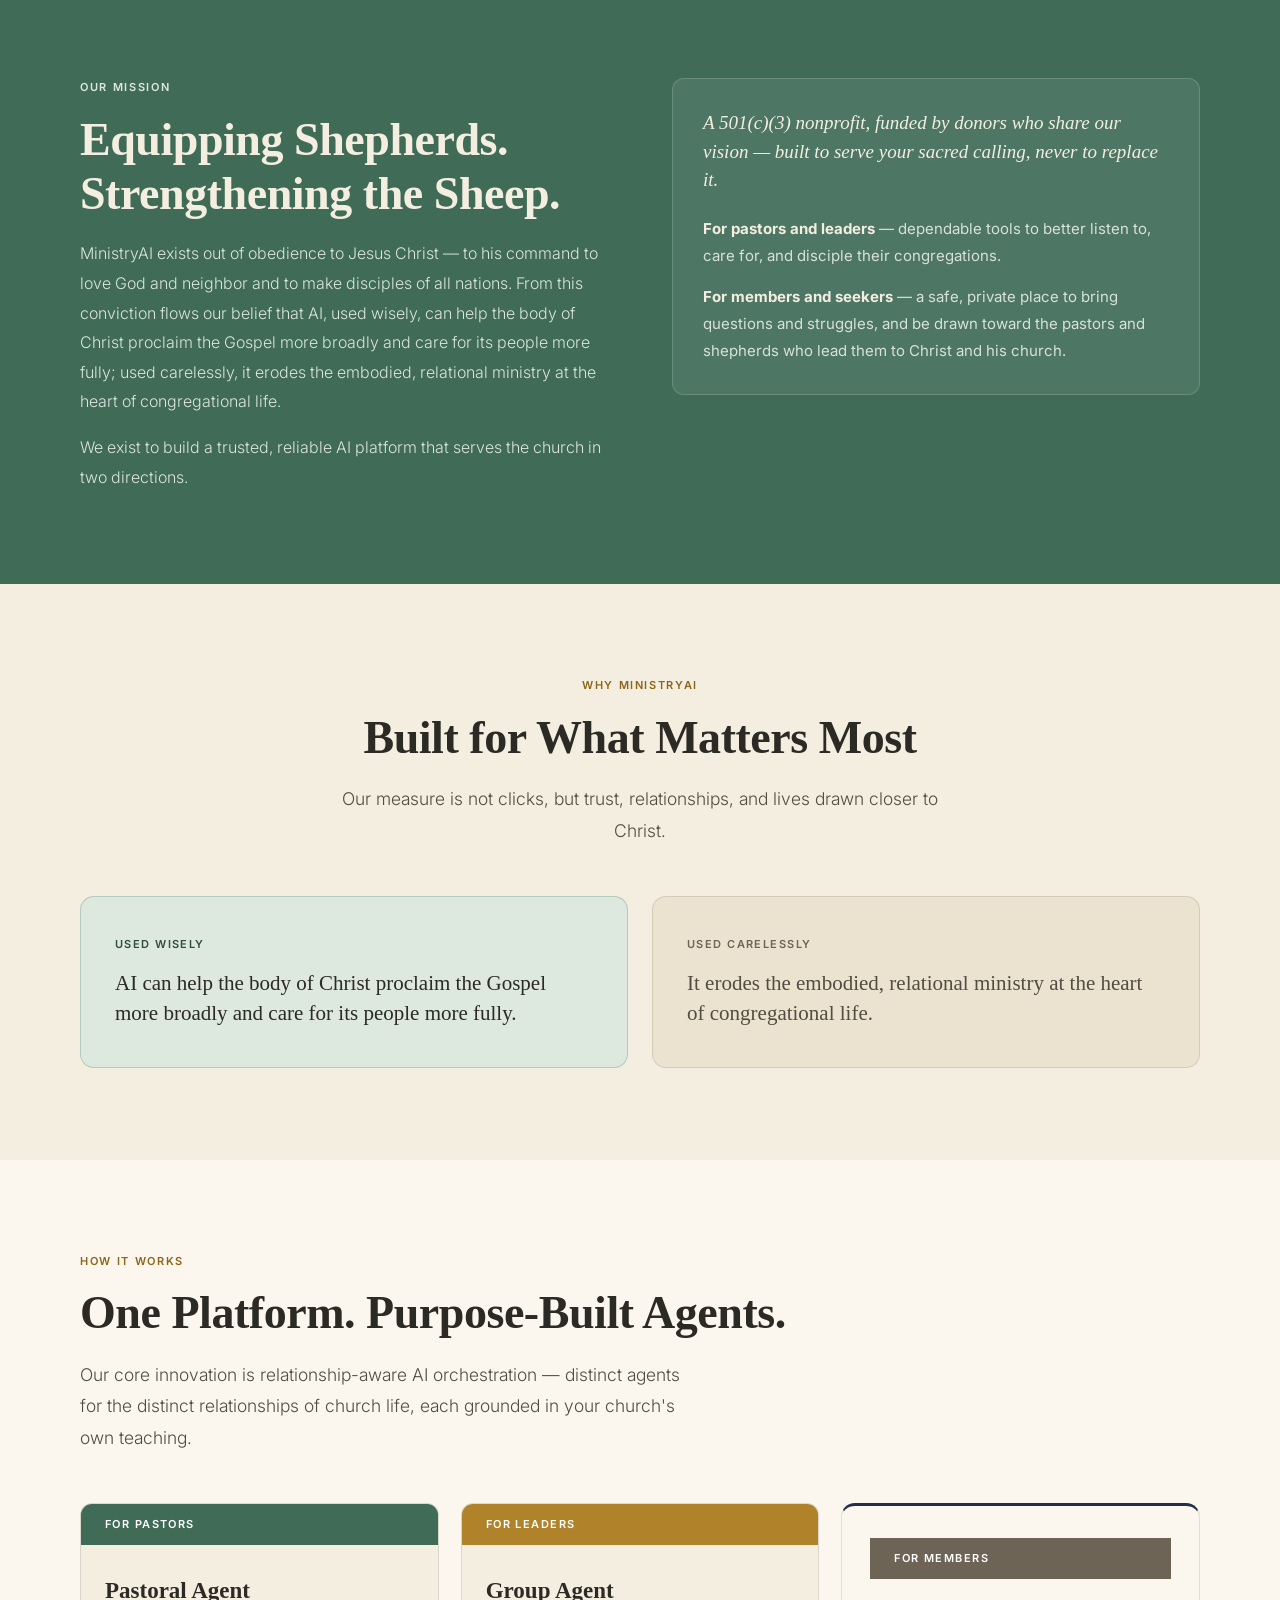
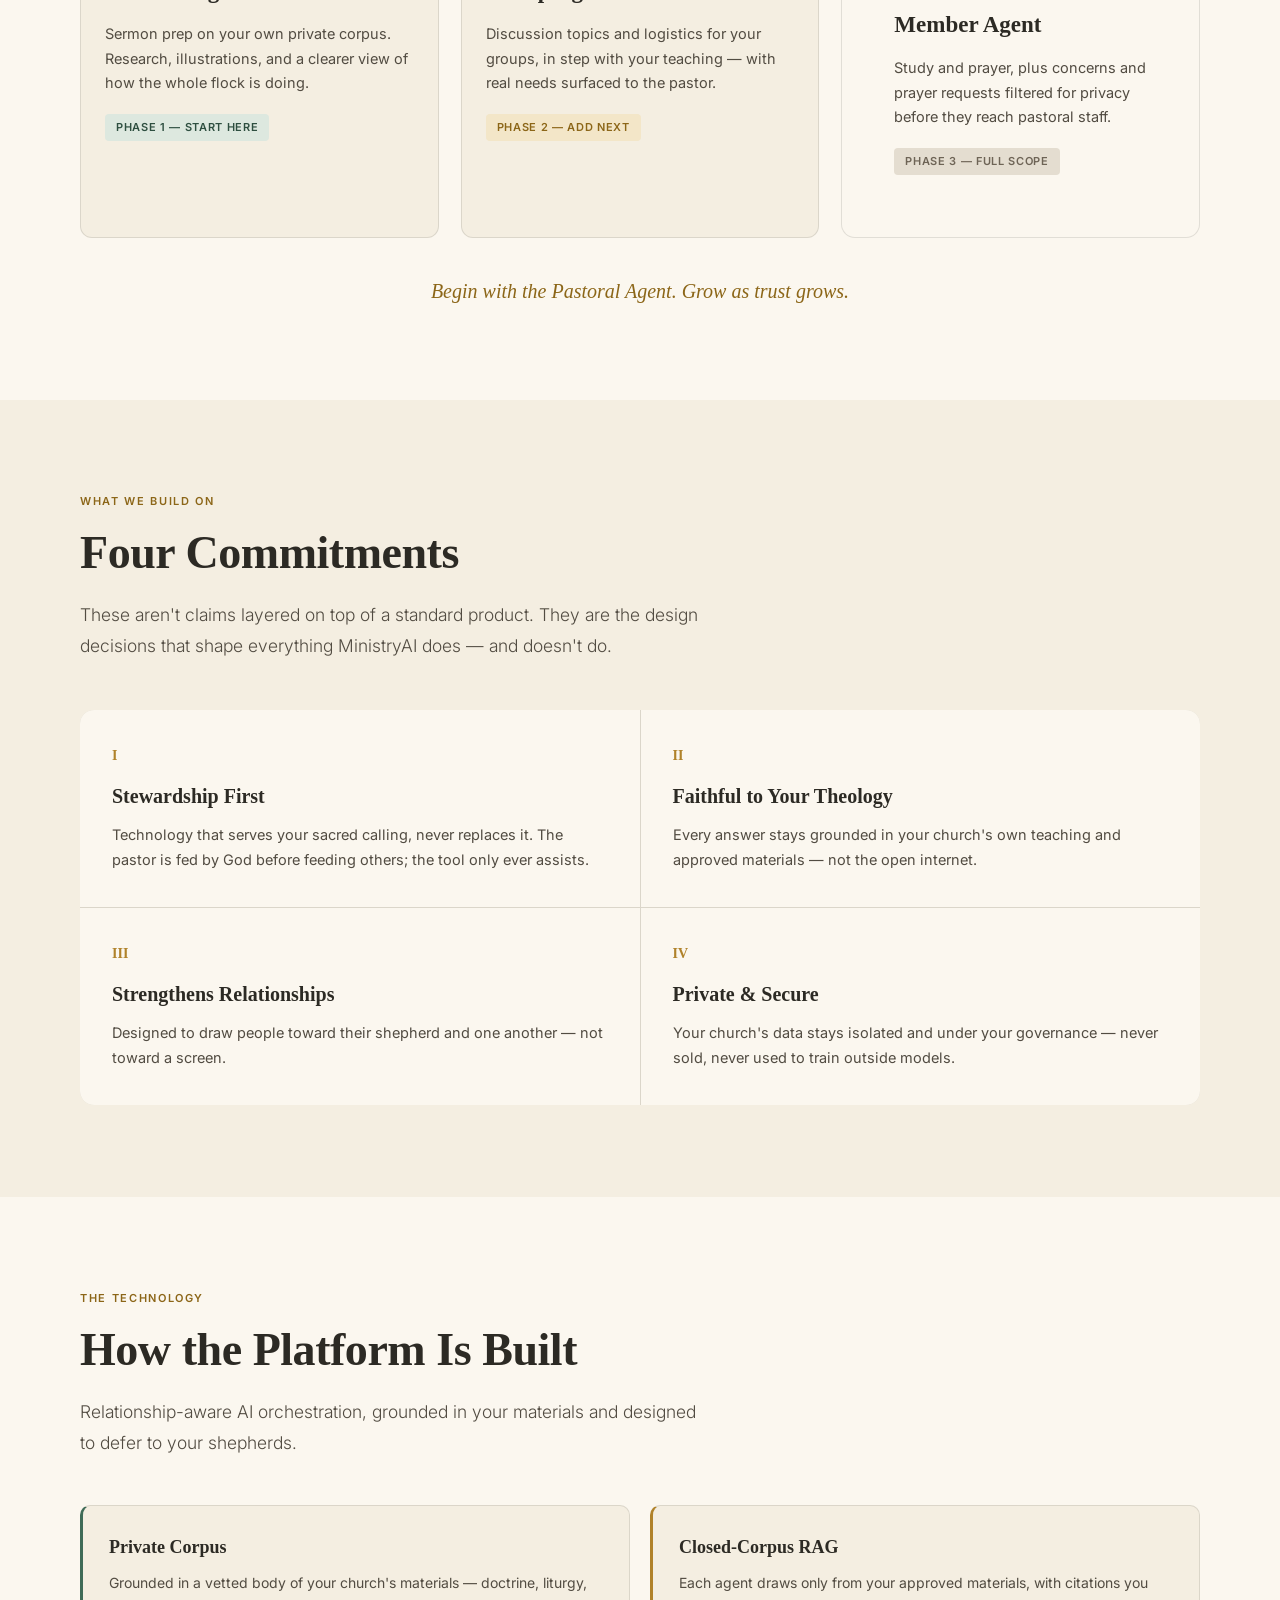
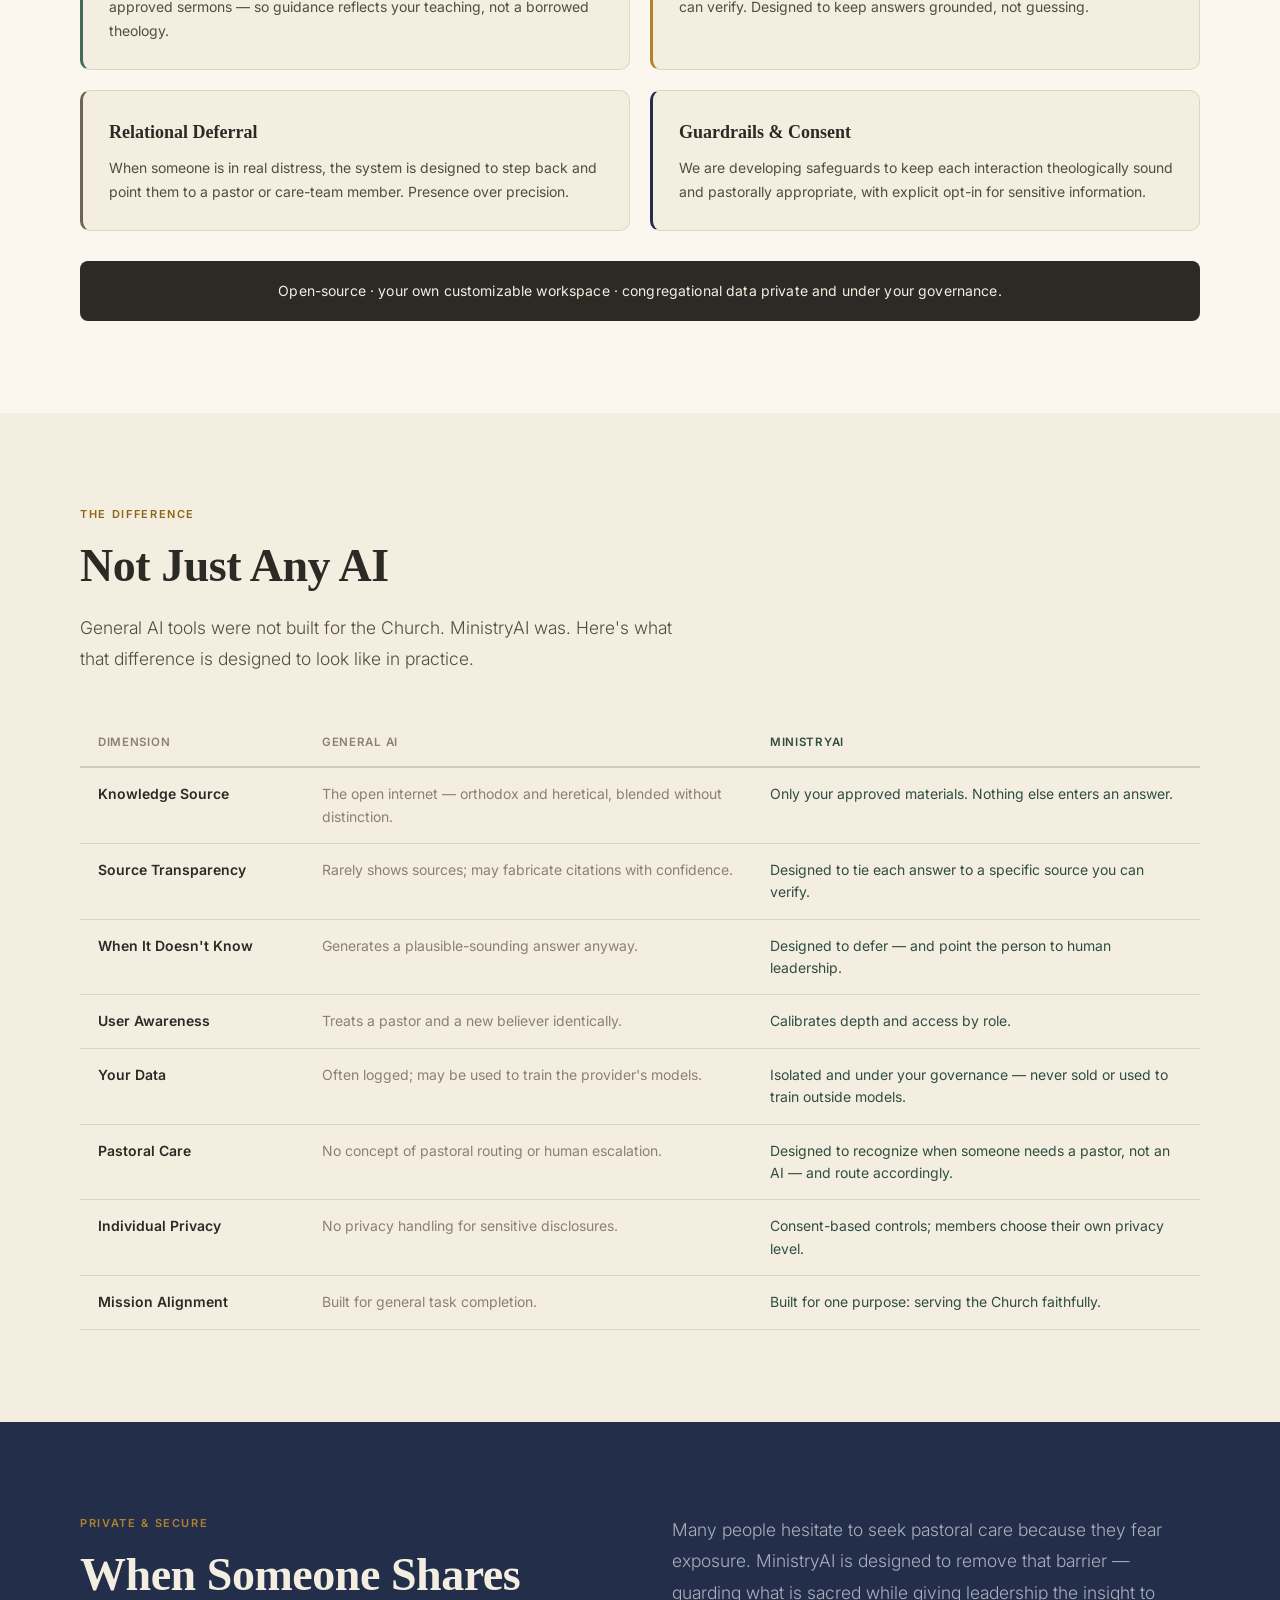
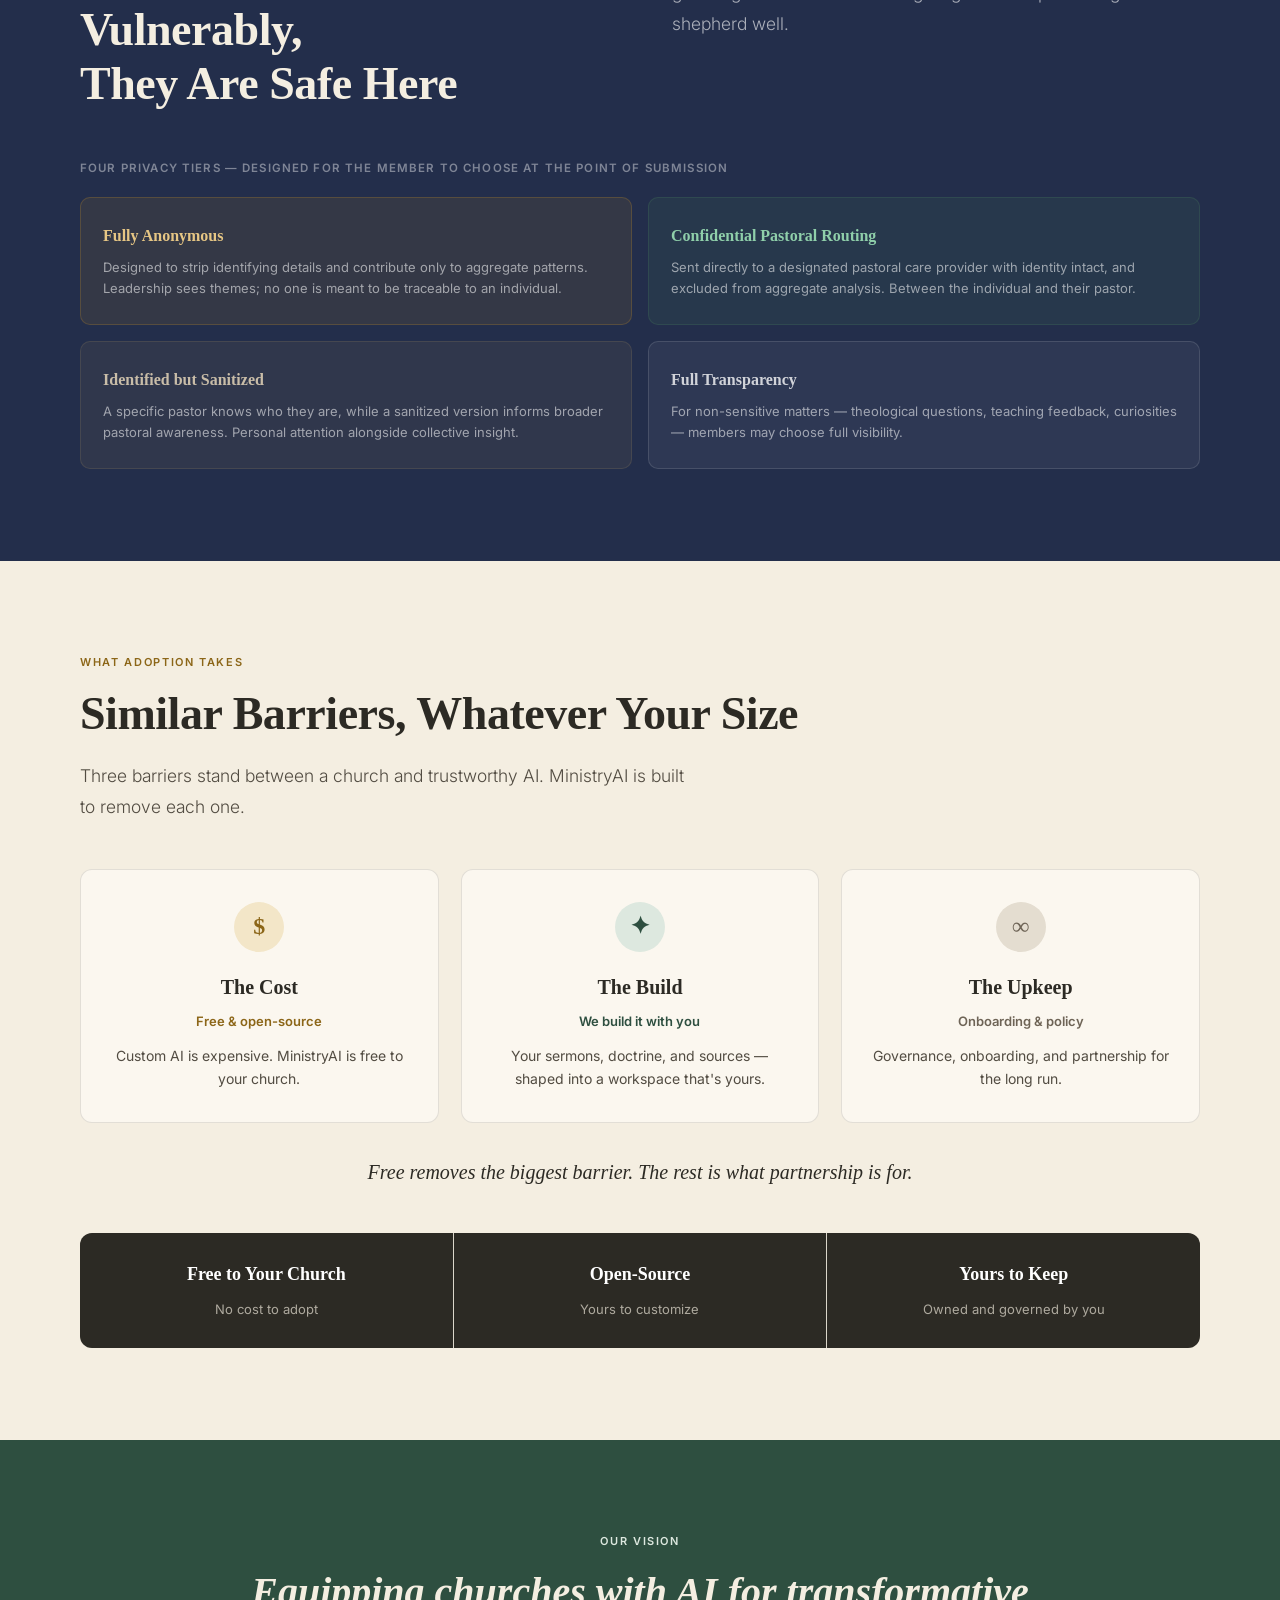
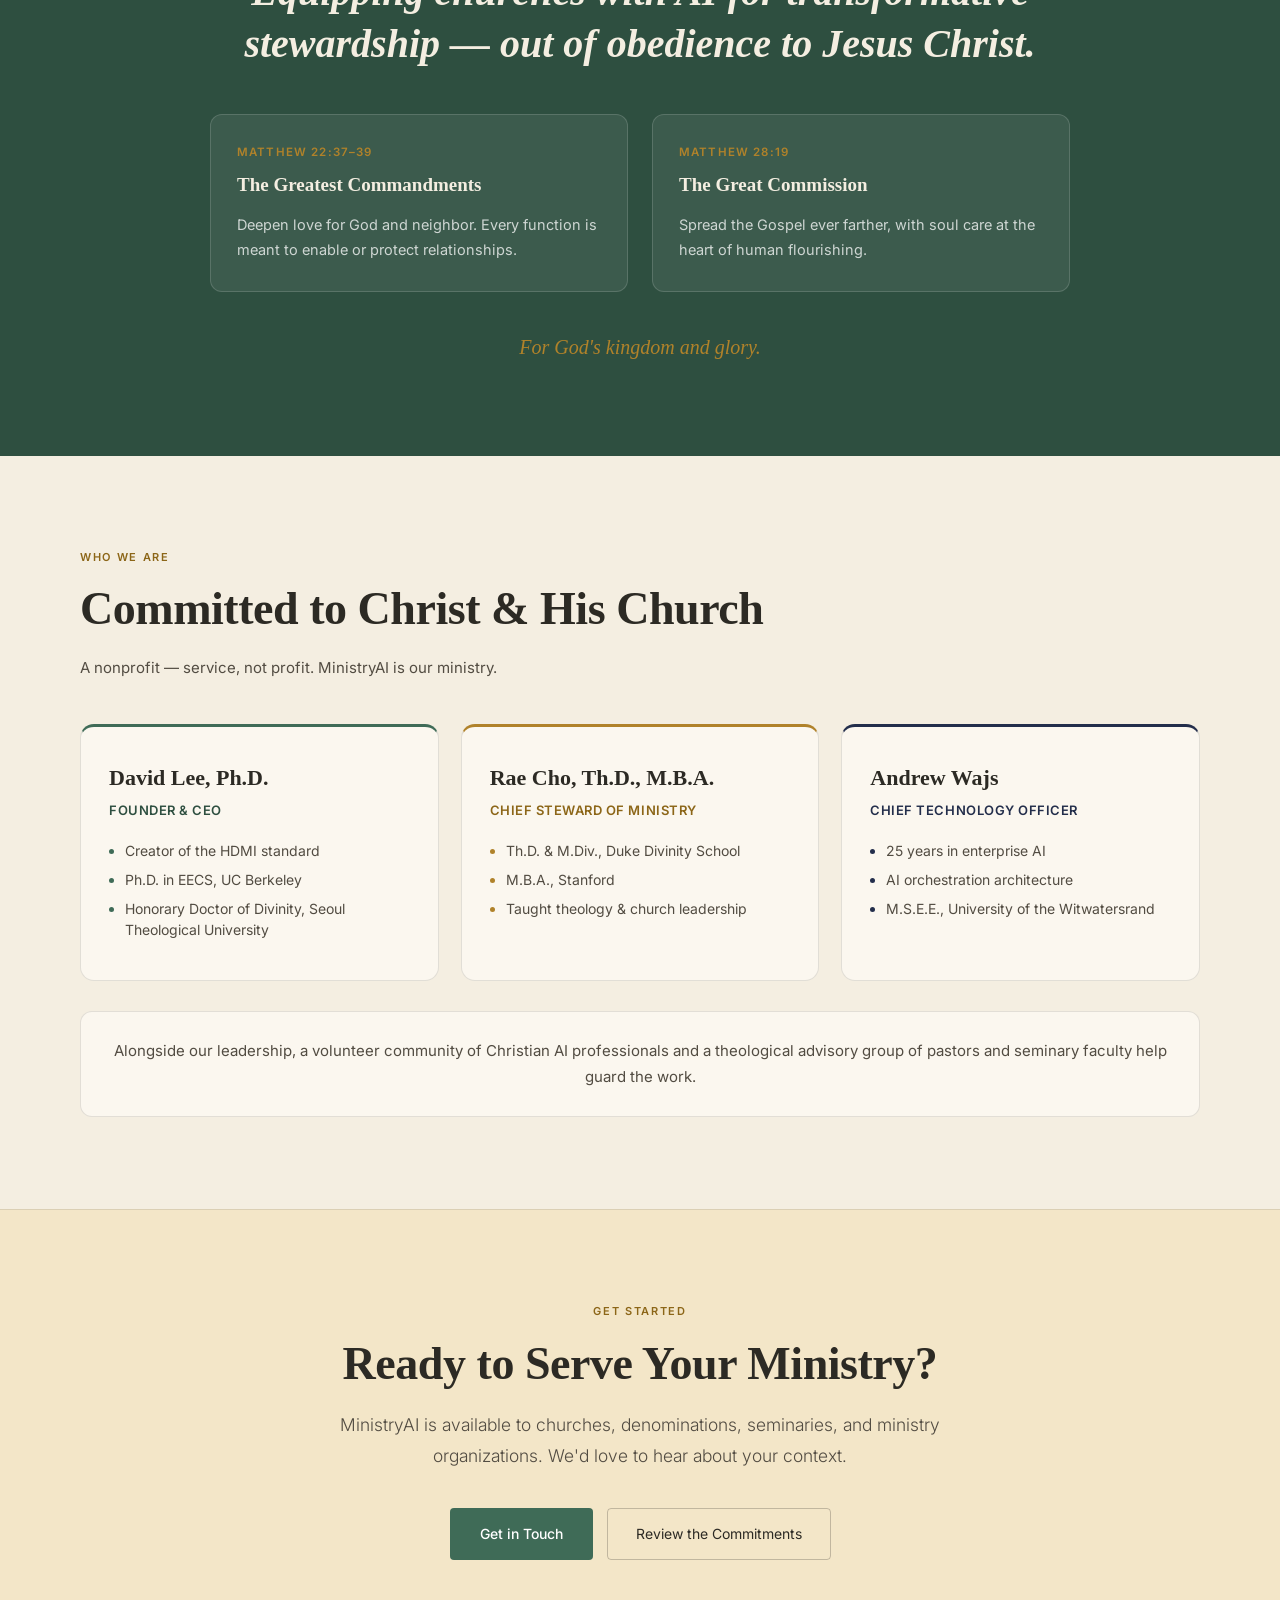
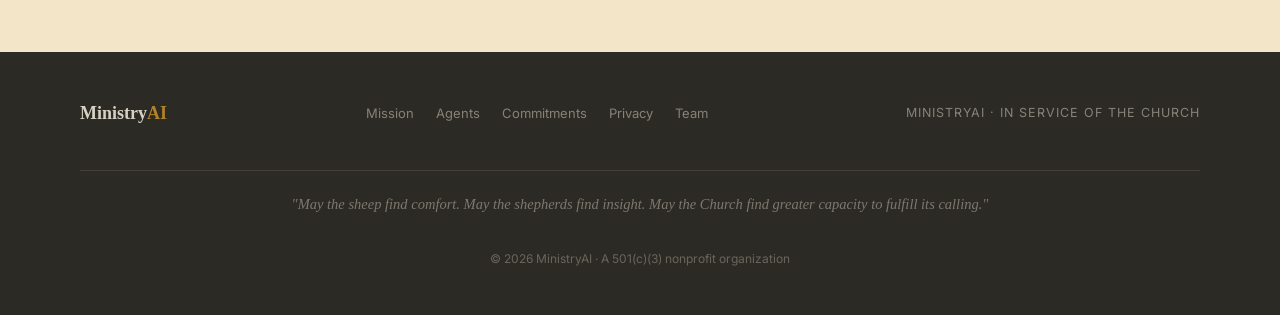
==== commit 6154bfdd: "Update index.html" ====
--- a/index.html
+++ b/index.html
@@ -500,7 +500,7 @@
         <p class="mission-text">We exist to build a trusted, reliable AI platform that serves the church in two directions.</p>
       </div>
       <div class="mission-side">
-        <p class="pull">A nonprofit, funded by donors who share our vision — built to serve your sacred calling, never to replace it.</p>
+        <p class="pull">A 501(c)(3) nonprofit, funded by donors who share our vision — built to serve your sacred calling, never to replace it.</p>
         <p><strong style="color:var(--cream);">For pastors and leaders</strong> — dependable tools to better listen to, care for, and disciple their congregations.</p>
         <p><strong style="color:var(--cream);">For members and seekers</strong> — a safe, private place to bring questions and struggles, and be drawn toward the pastors and shepherds who lead them to Christ and his church.</p>
       </div>
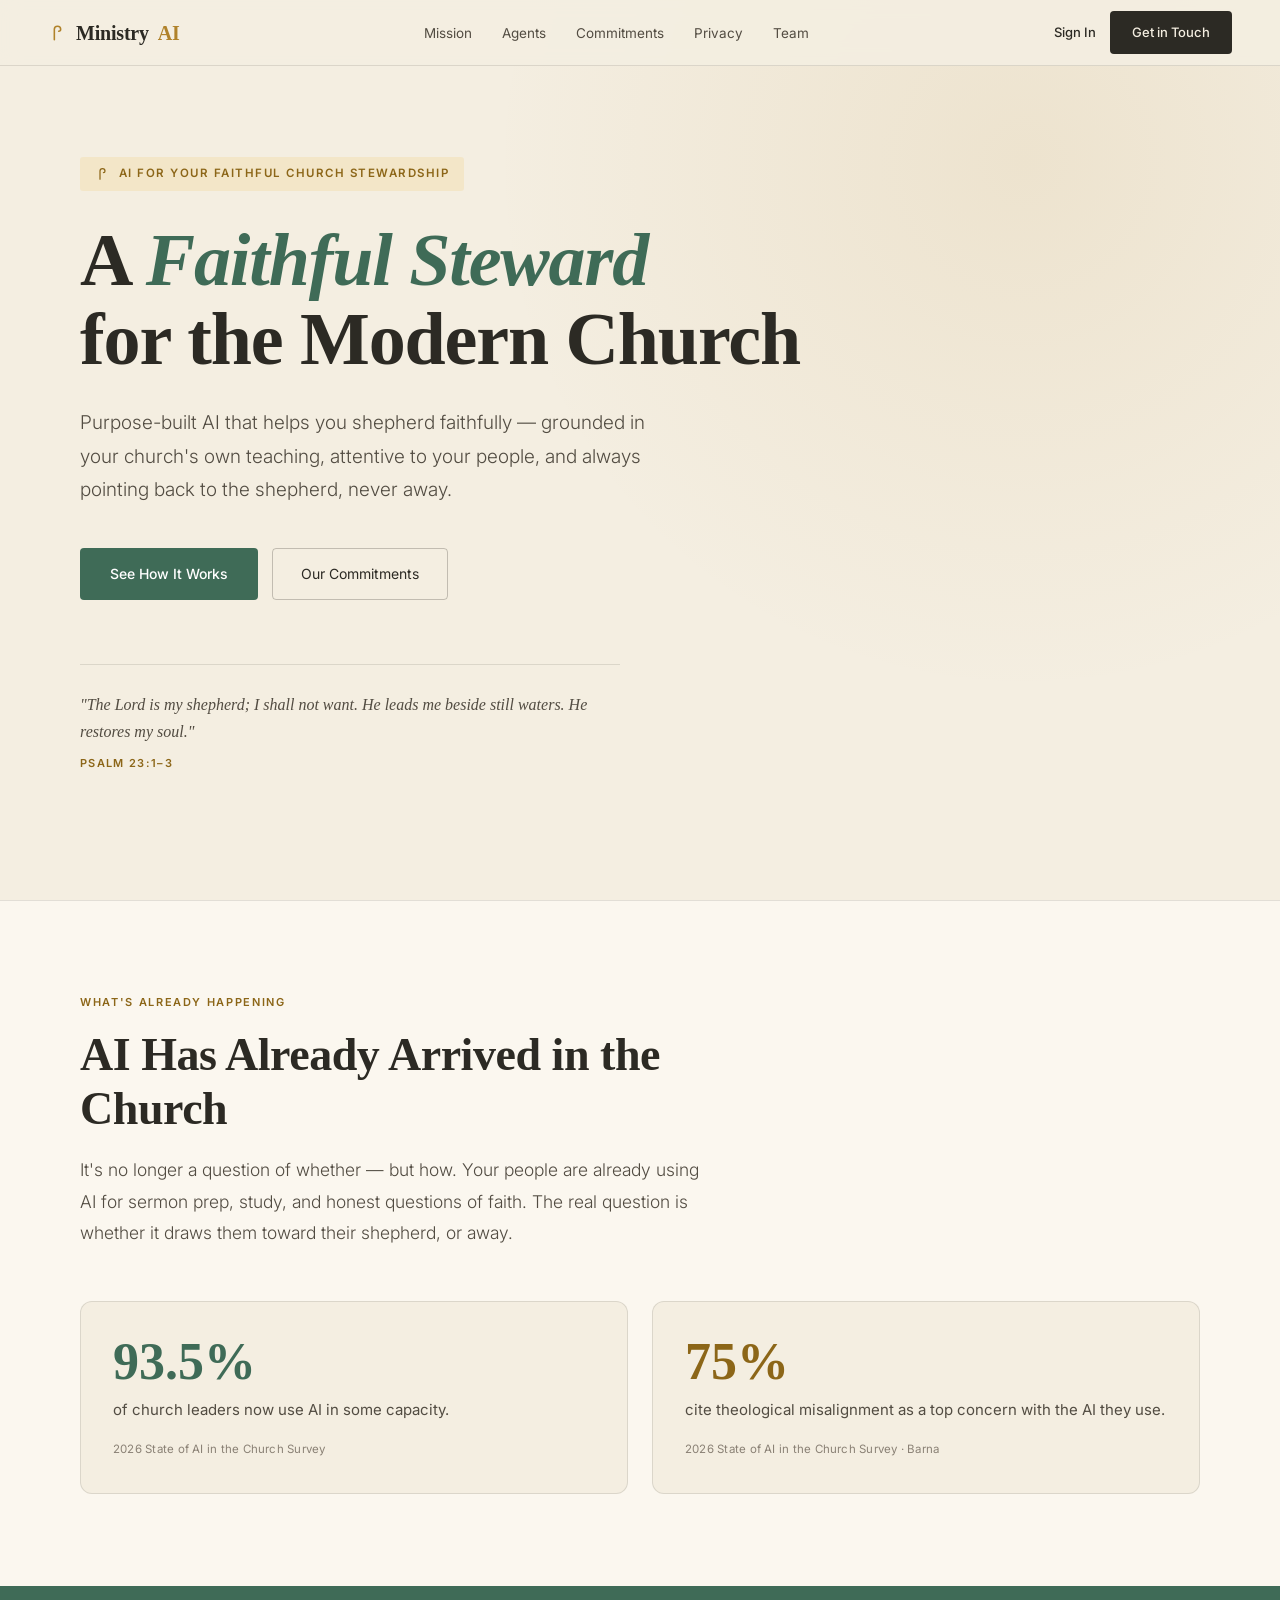
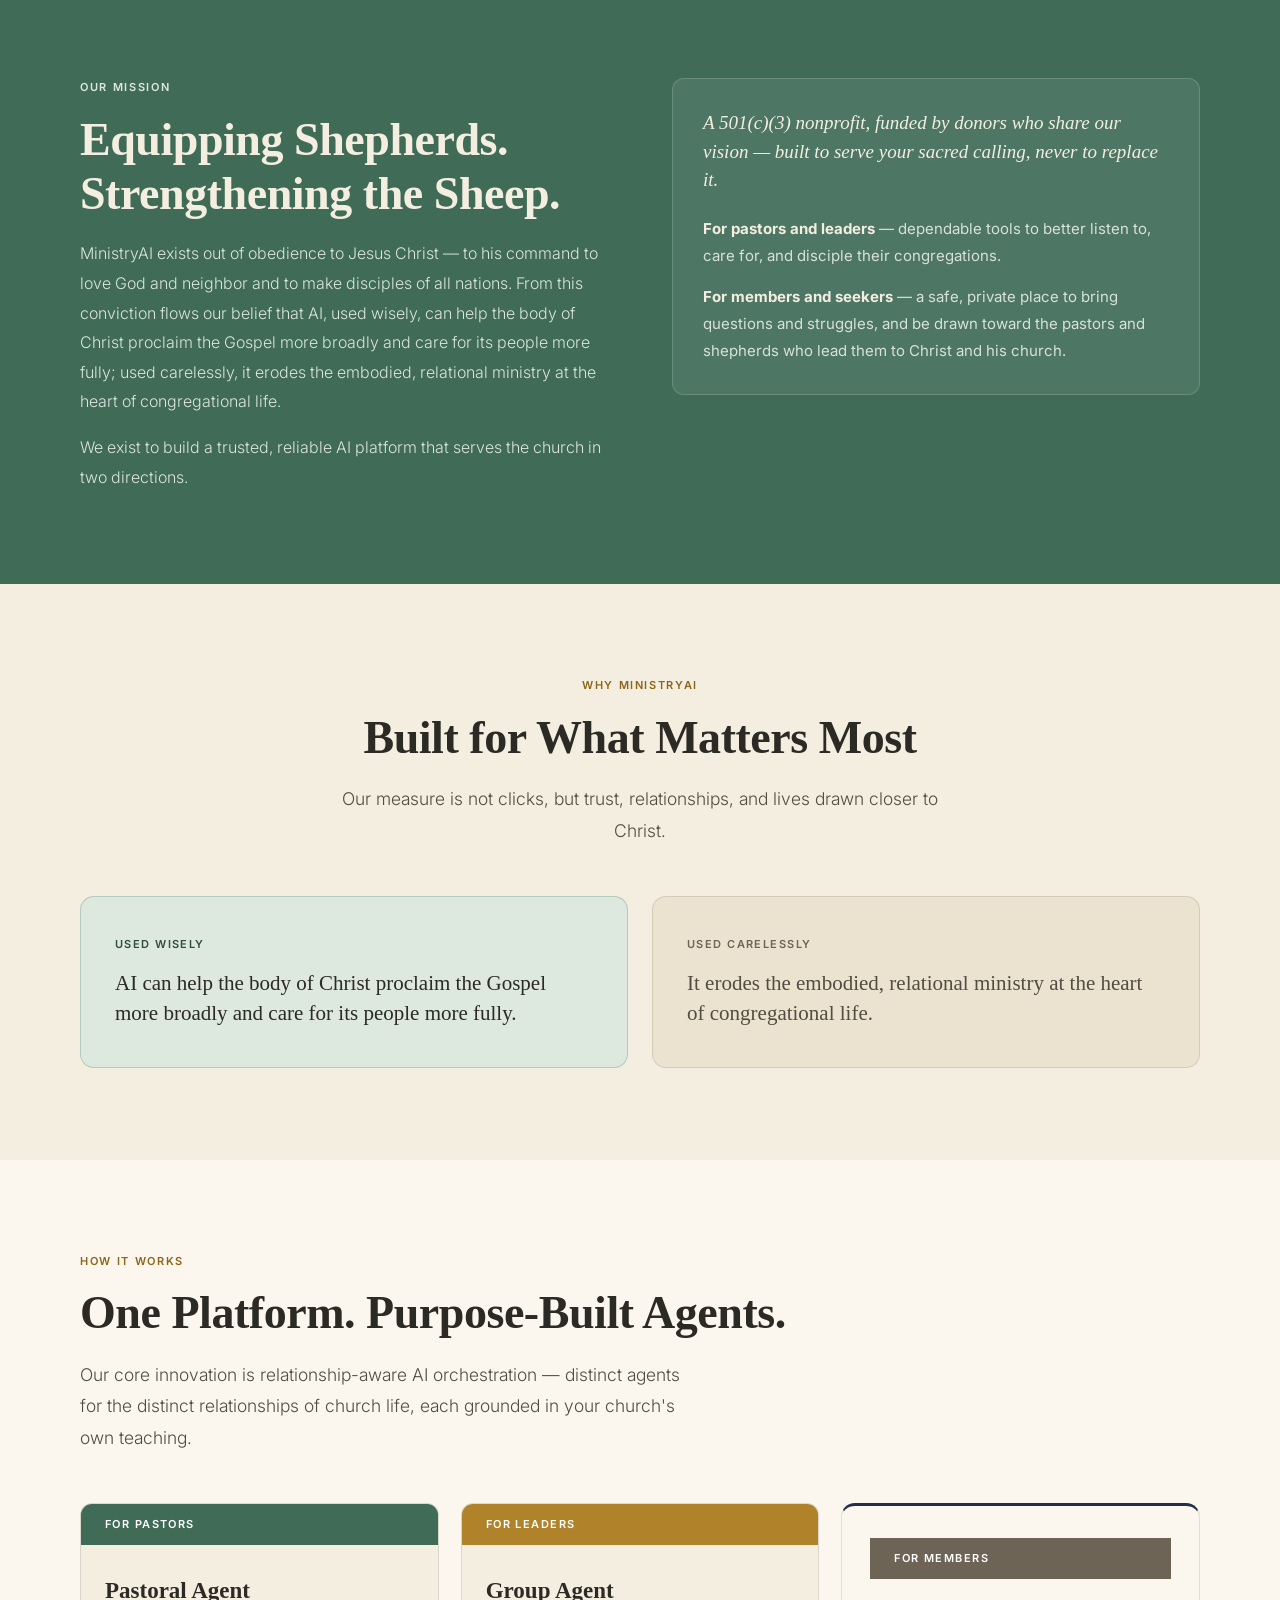
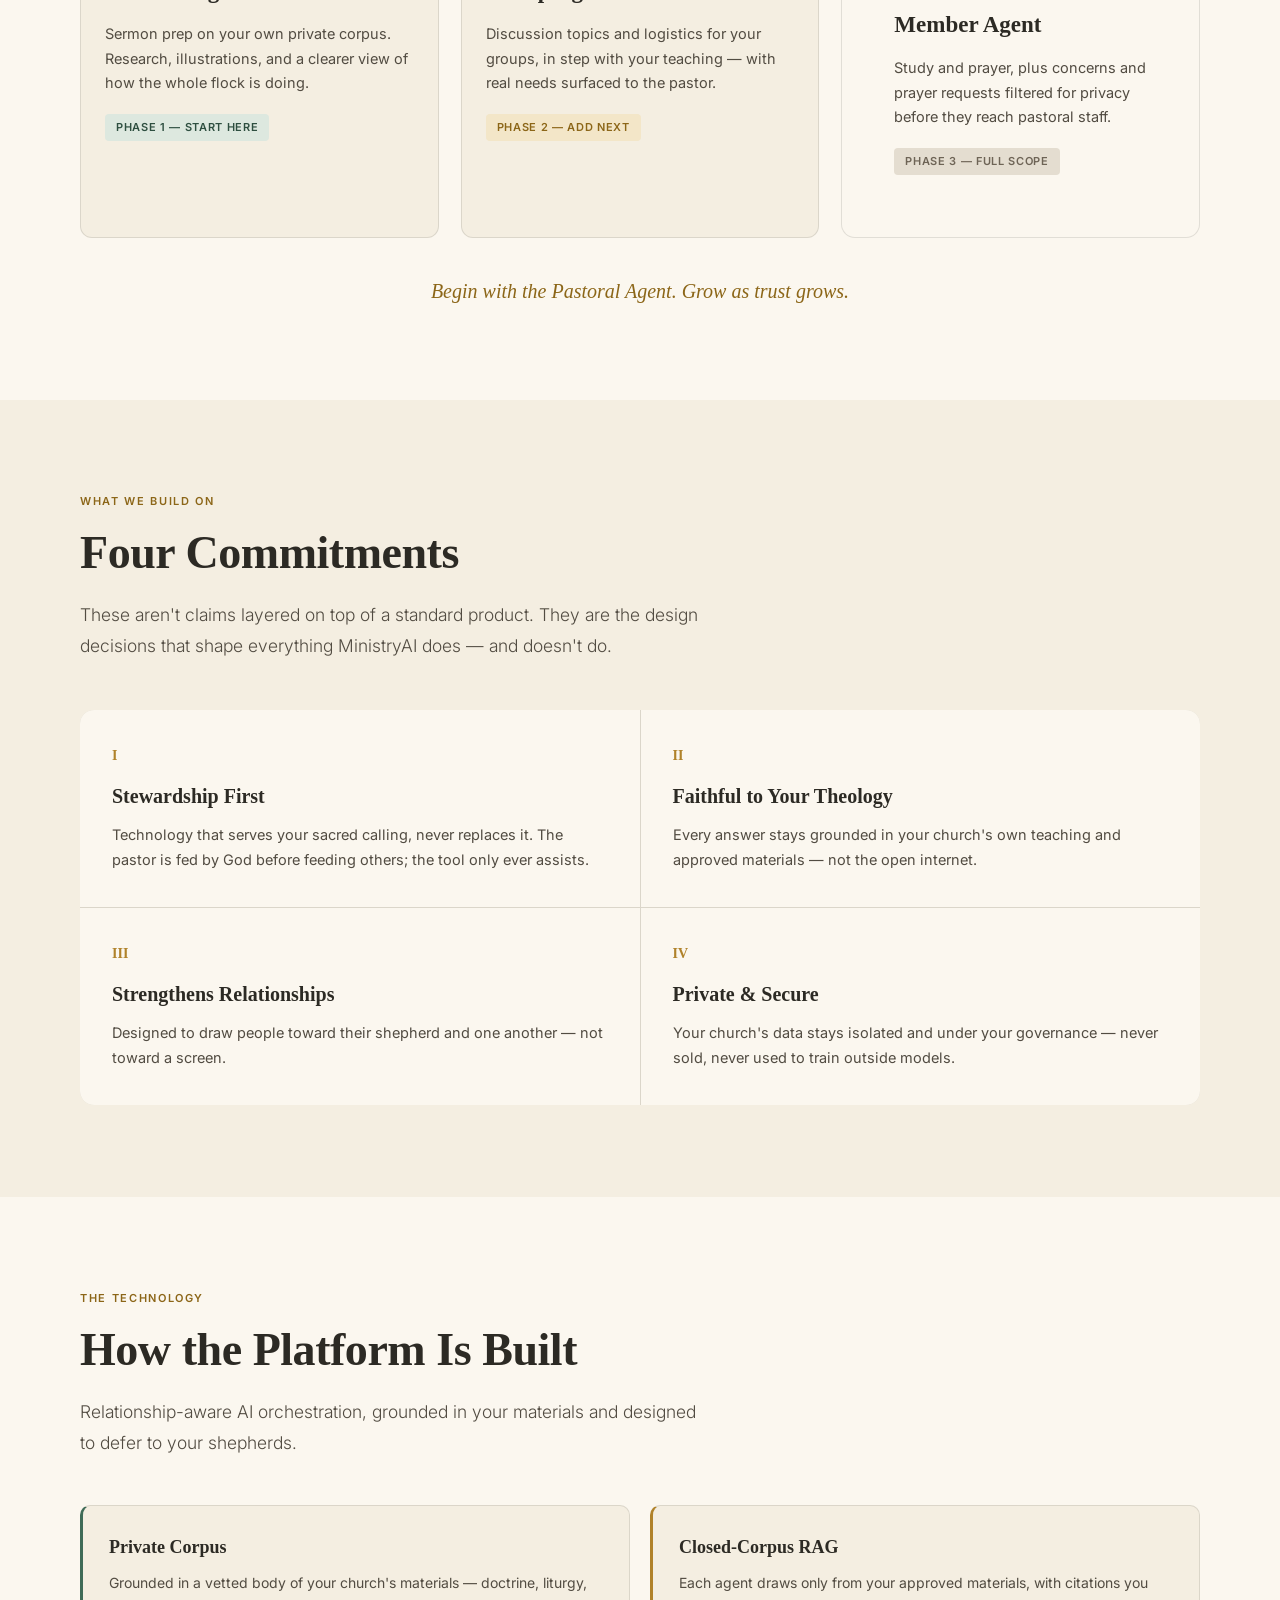
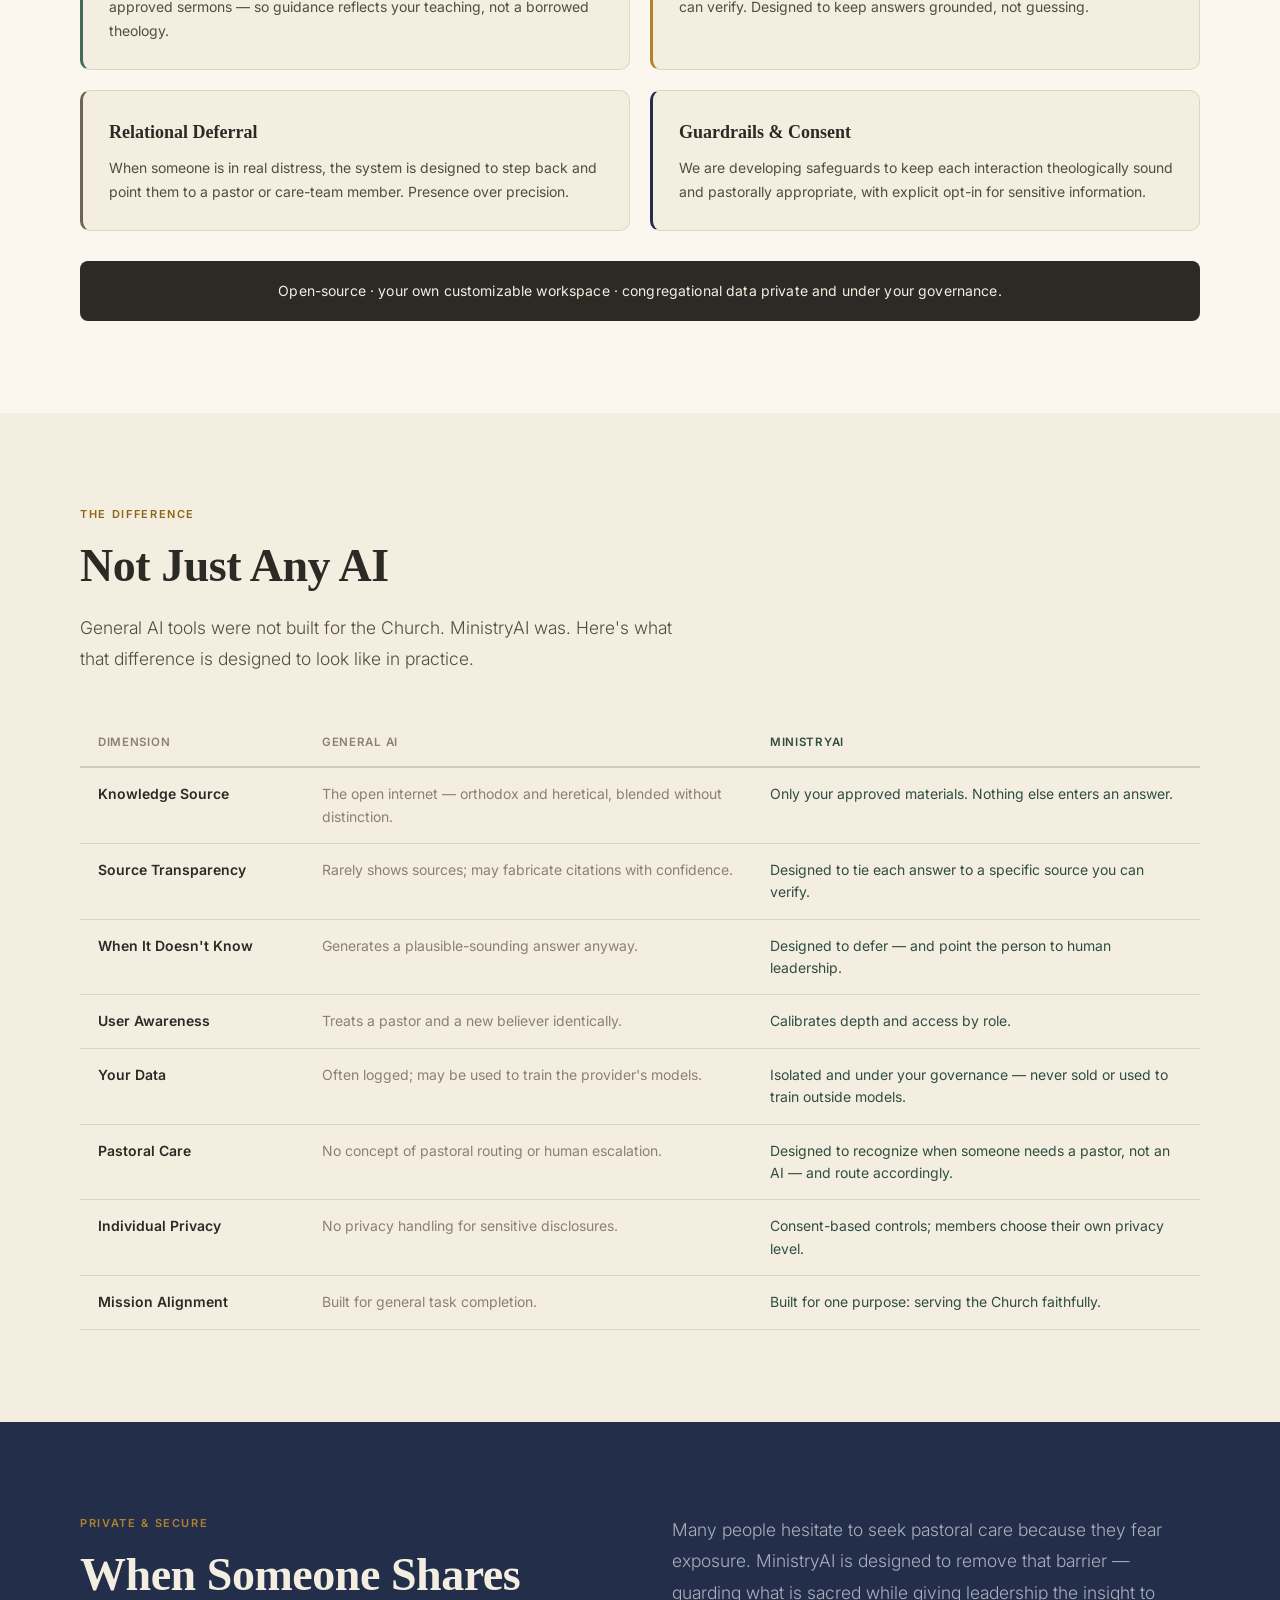
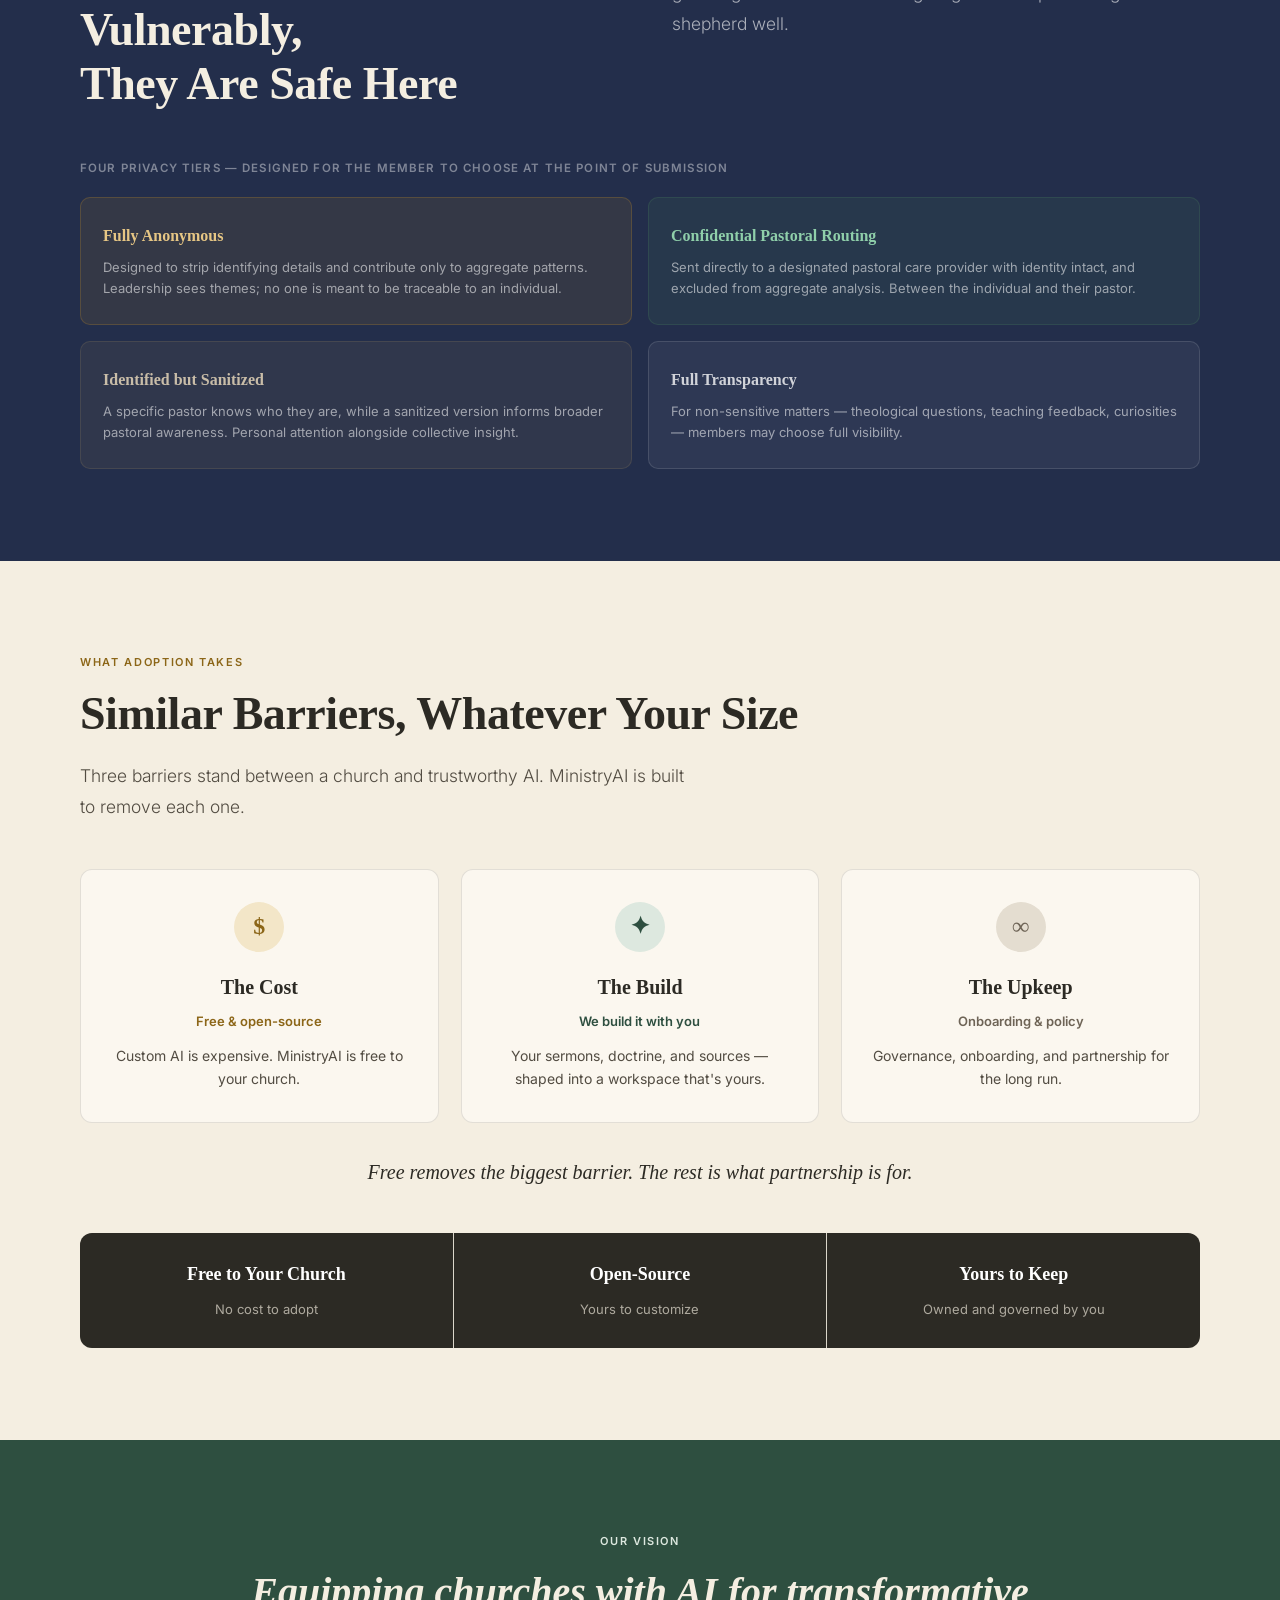
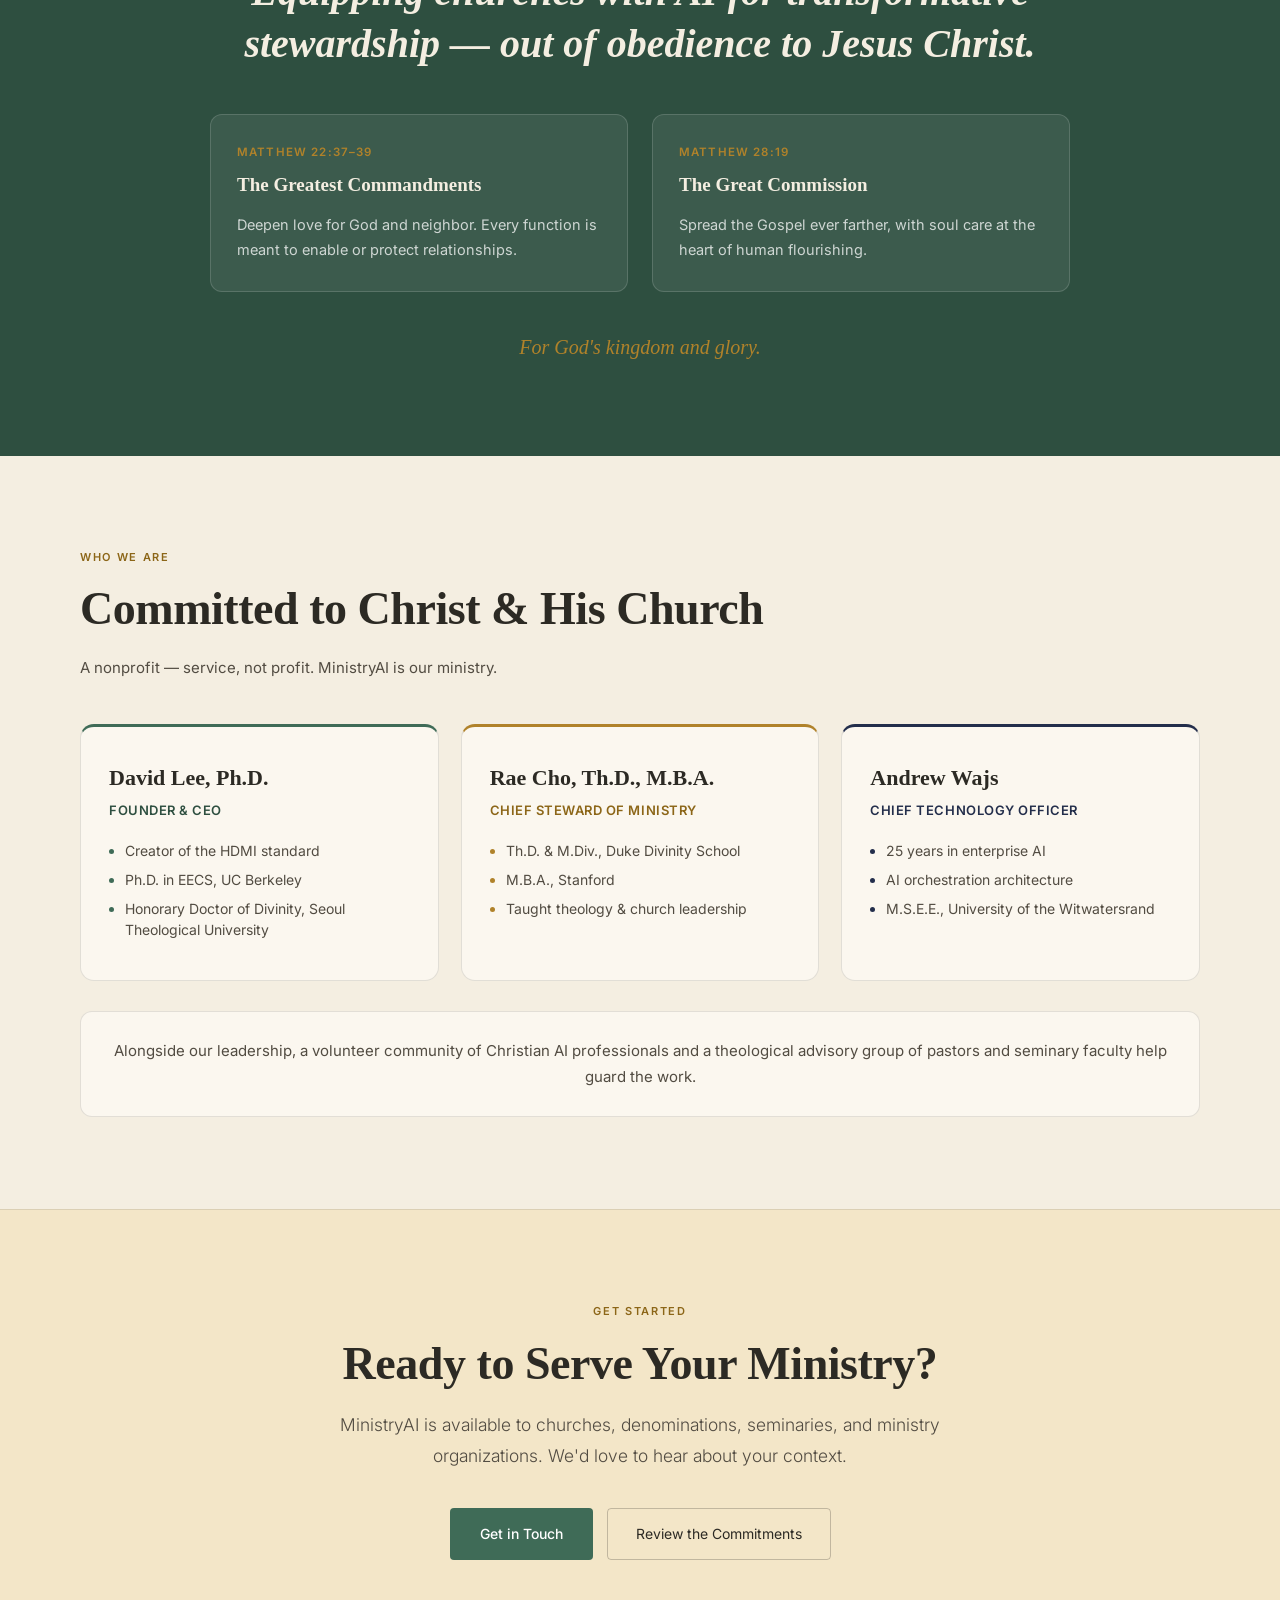
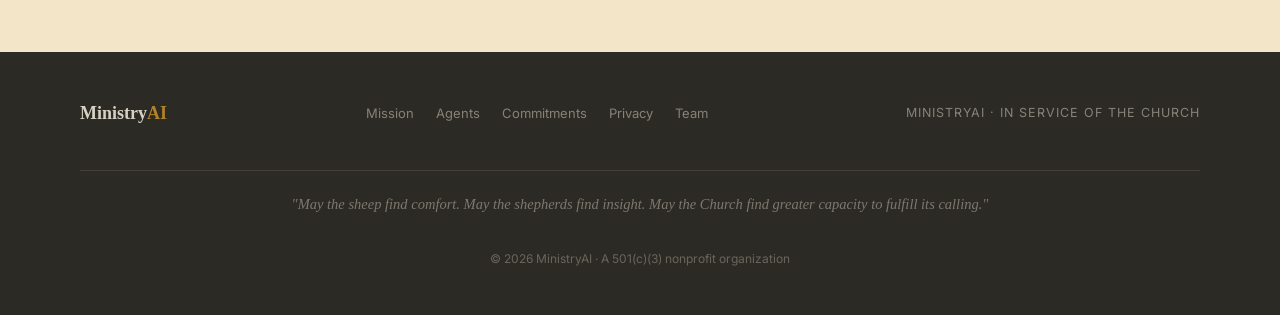
==== commit ecc3b522: "Update index.html" ====
--- a/index.html
+++ b/index.html
@@ -443,7 +443,10 @@
     <li><a href="#privacy">Privacy</a></li>
     <li><a href="#team">Team</a></li>
   </ul>
-  <a class="nav-cta" href="#contact">Get in Touch</a>
+  <div style="display:flex; align-items:center; gap:14px;">
+    <a href="signin.html" style="font-size:13px; font-weight:500; color:var(--ink); text-decoration:none;">Sign In</a>
+    <a class="nav-cta" href="#contact">Get in Touch</a>
+  </div>
 </nav>
 
 <!-- HERO -->
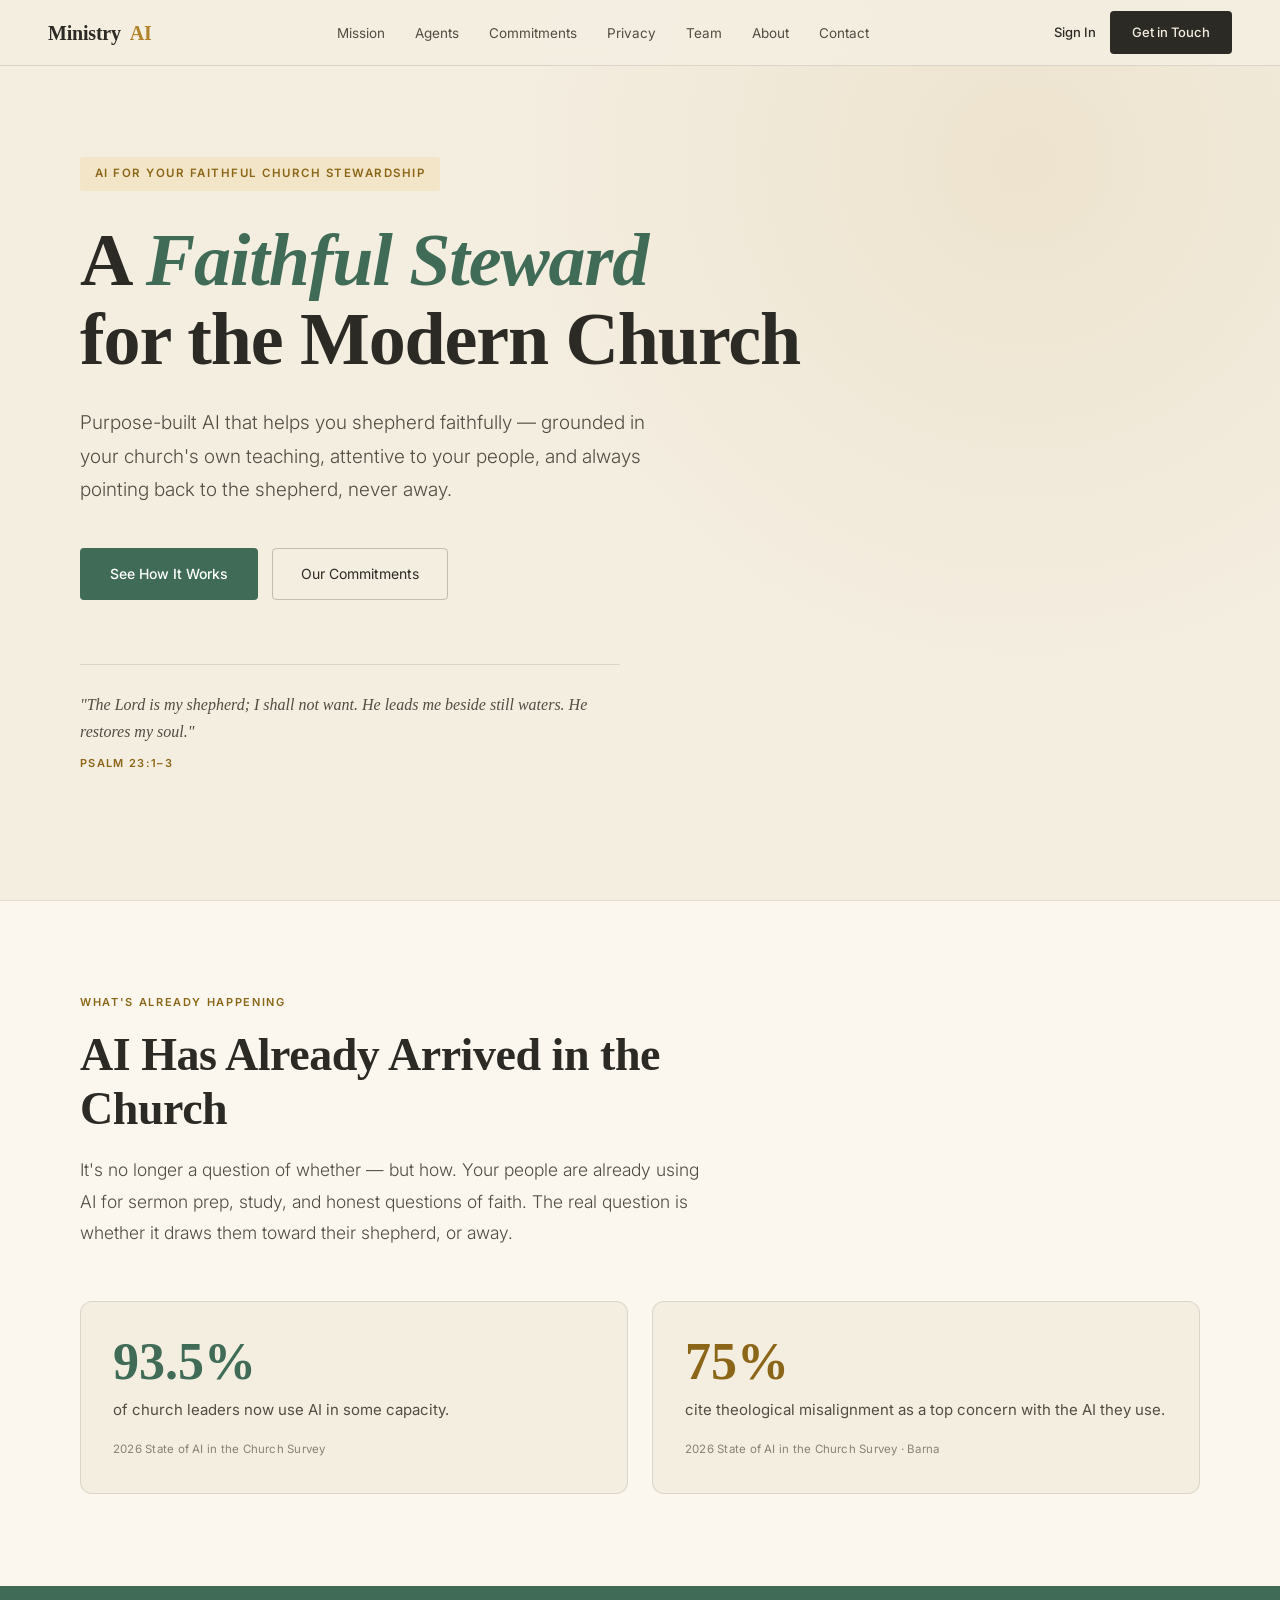
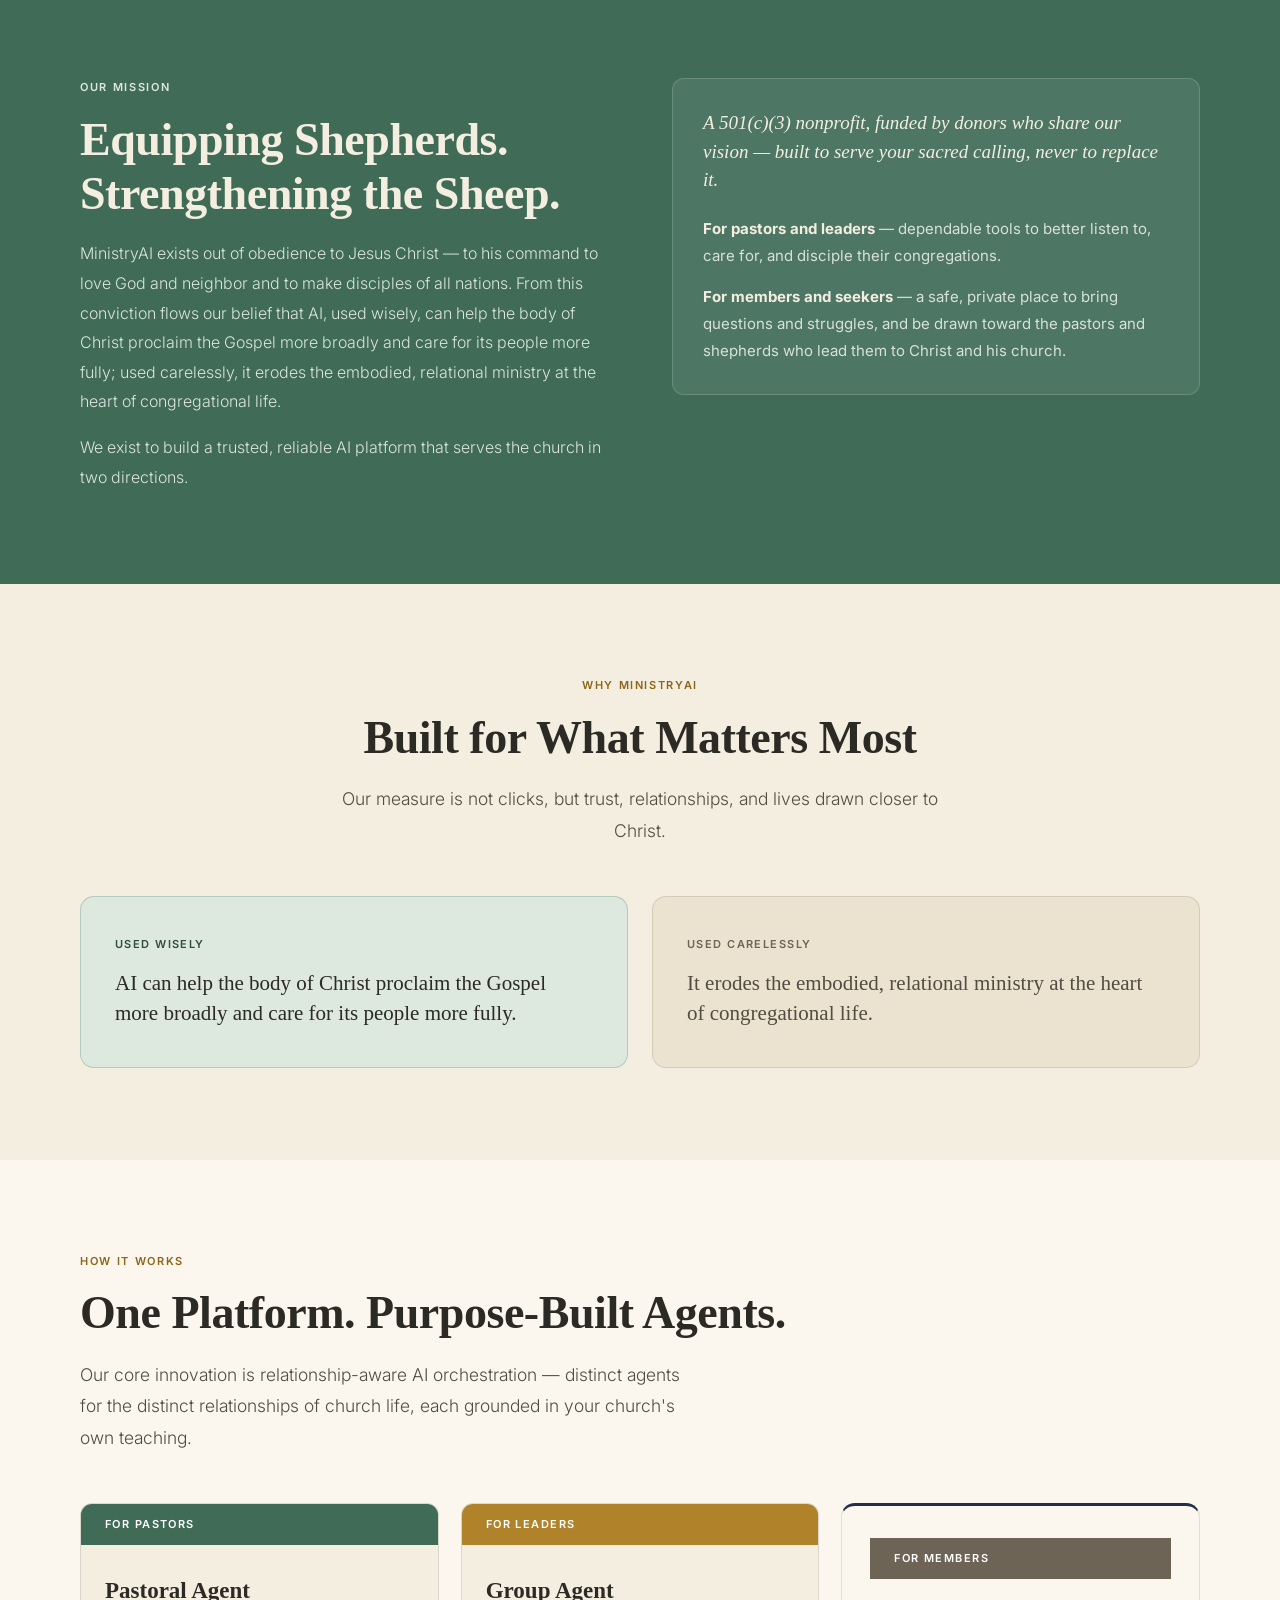
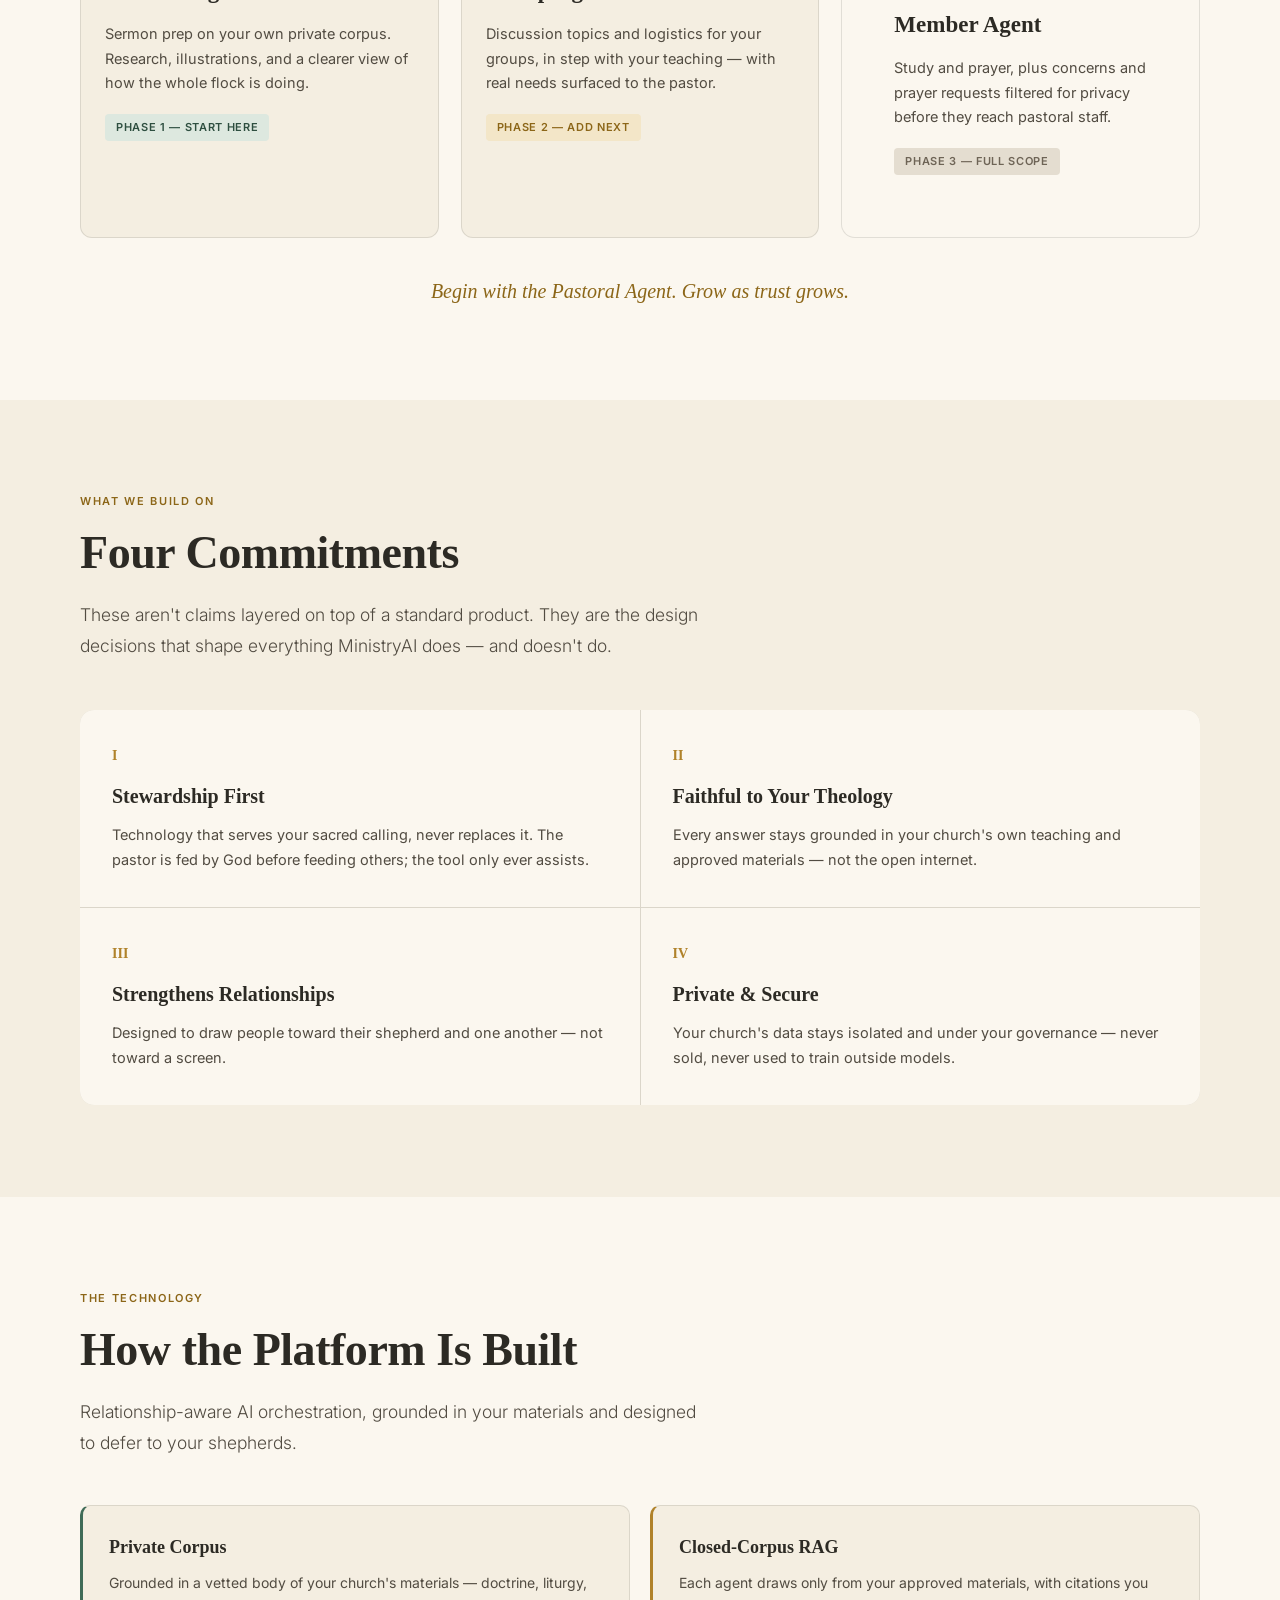
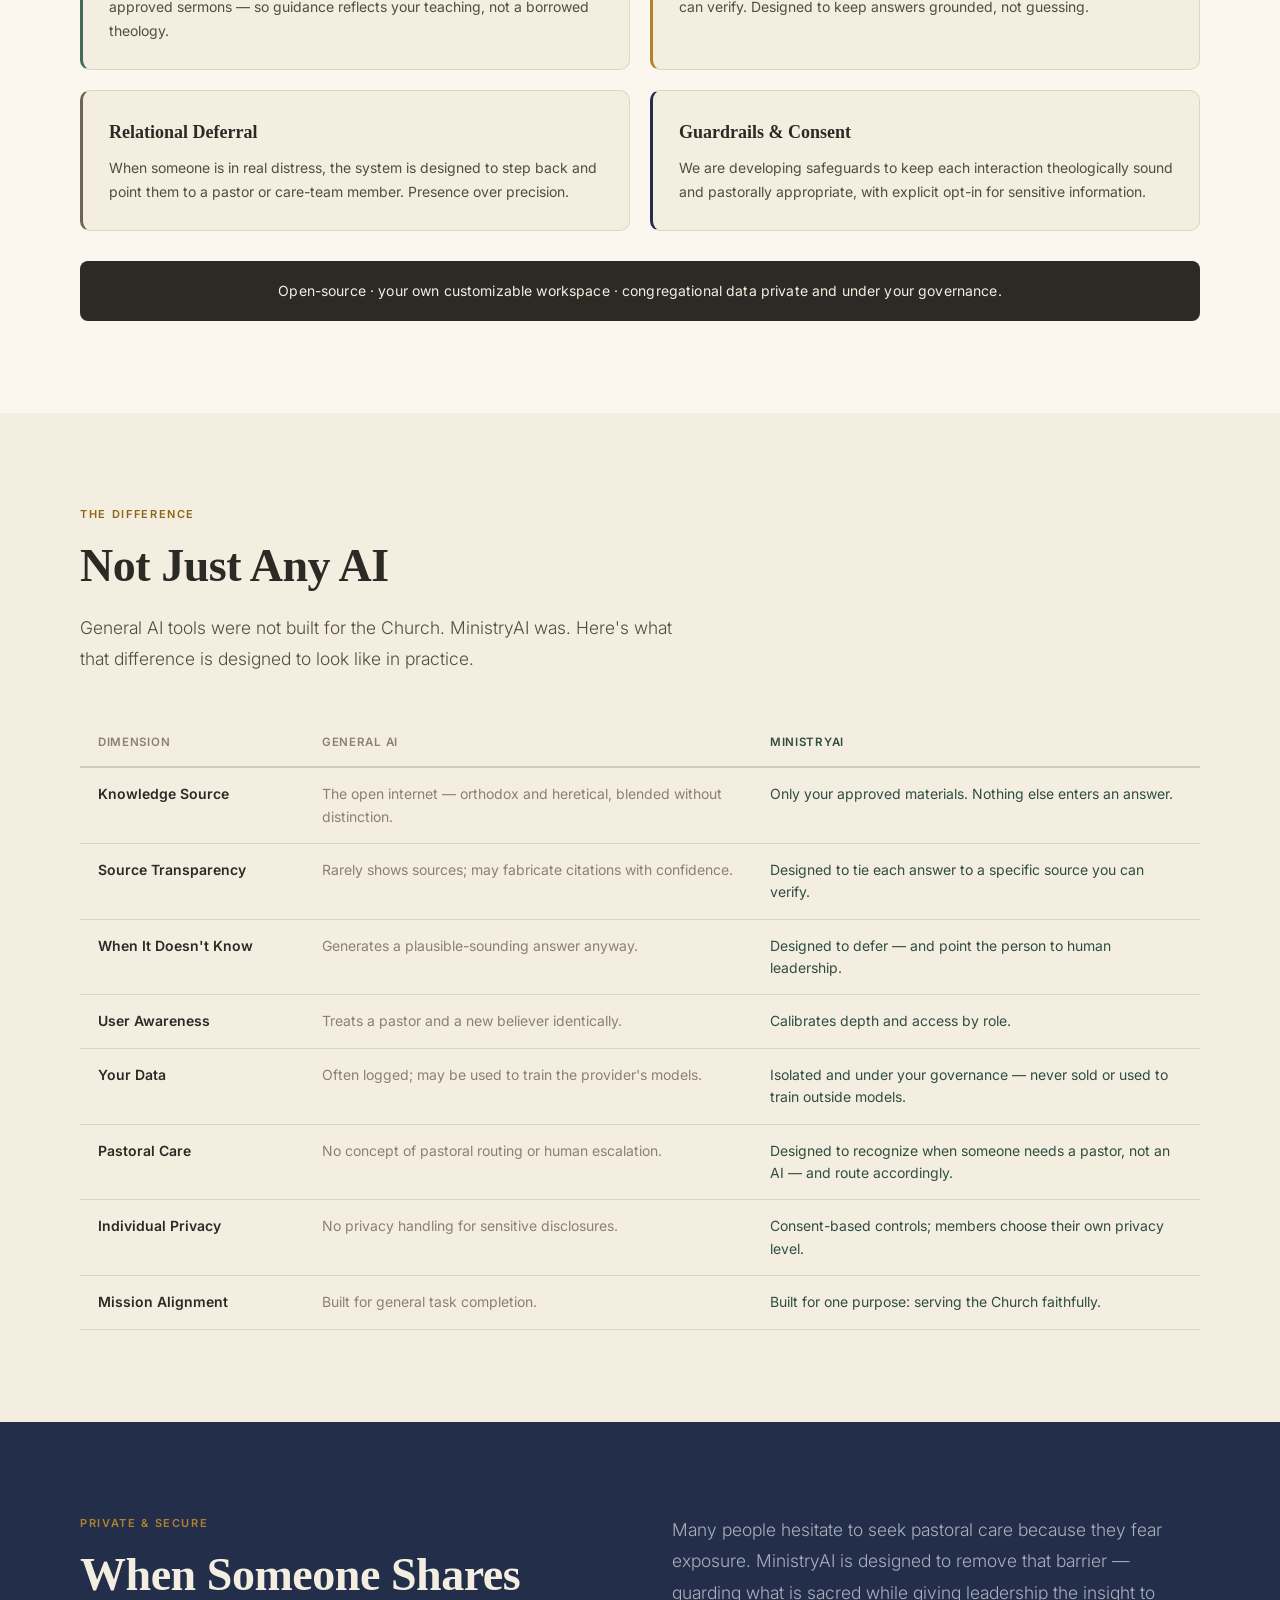
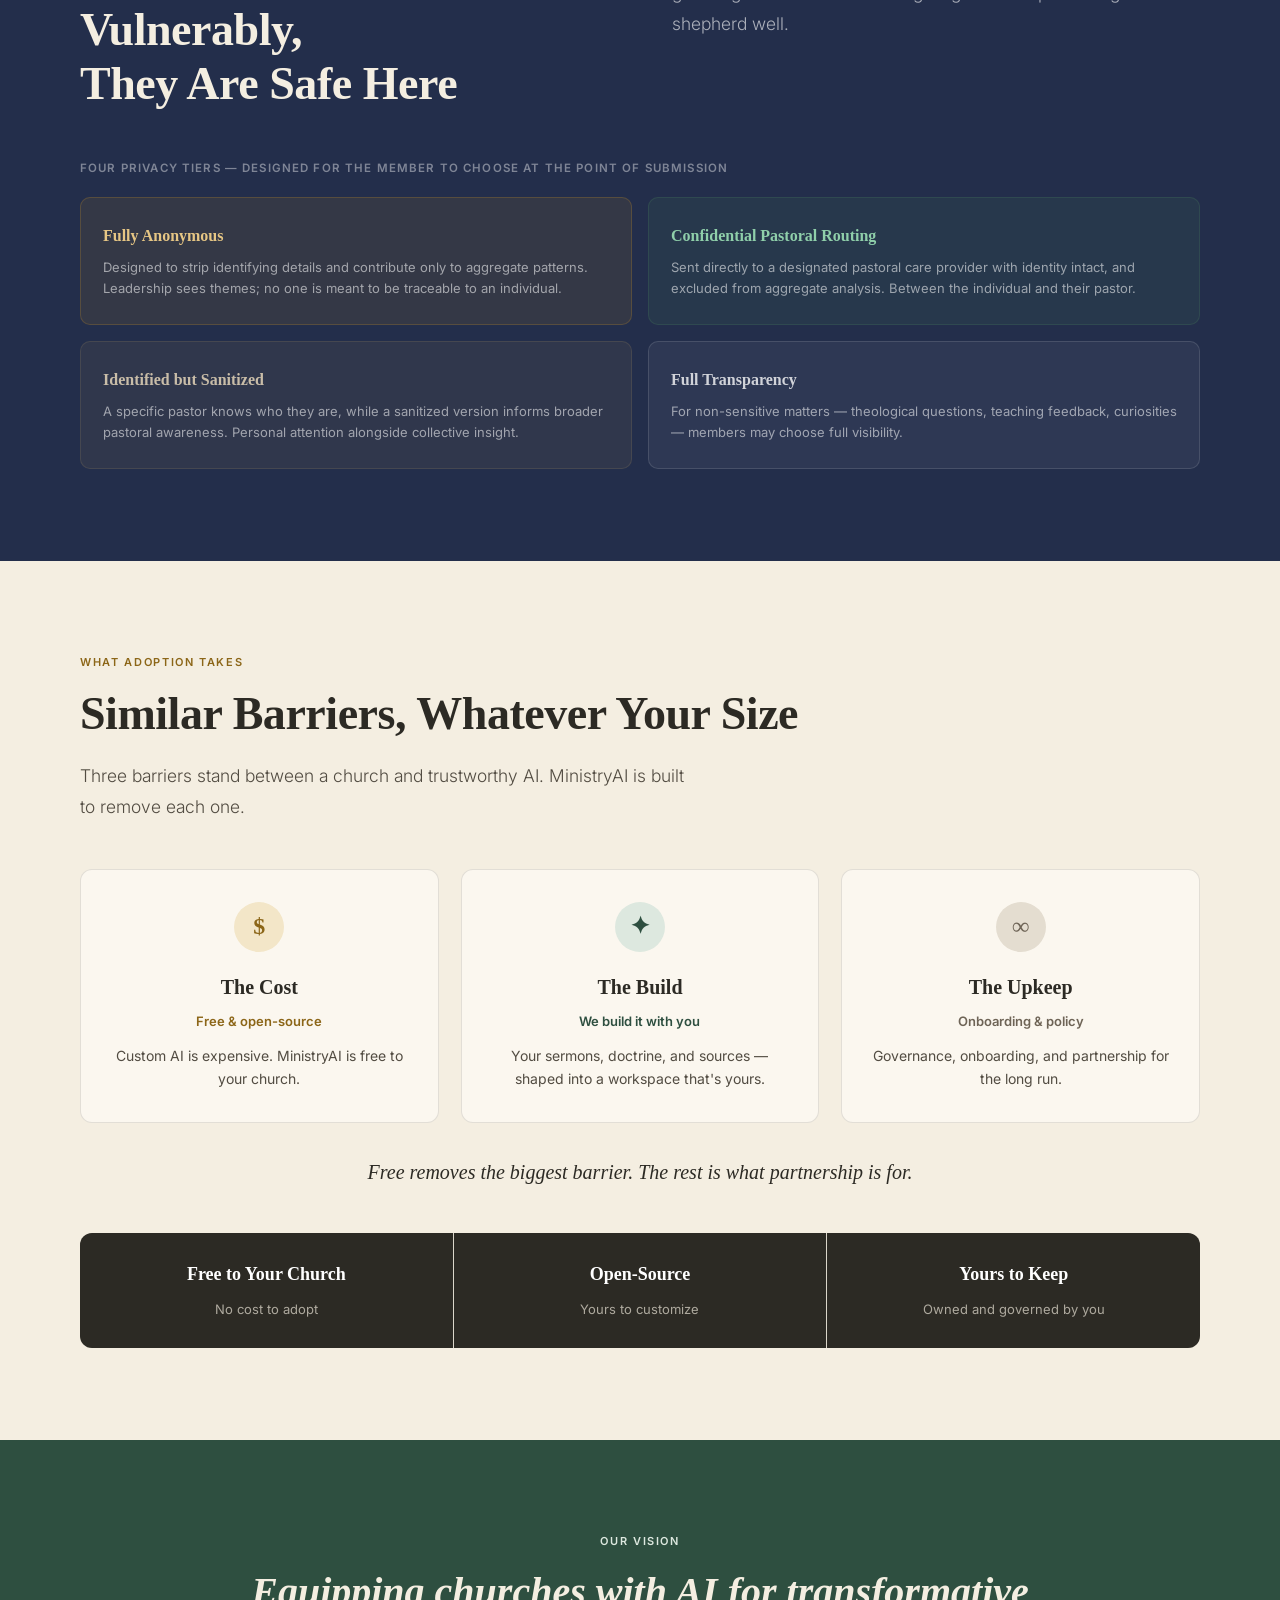
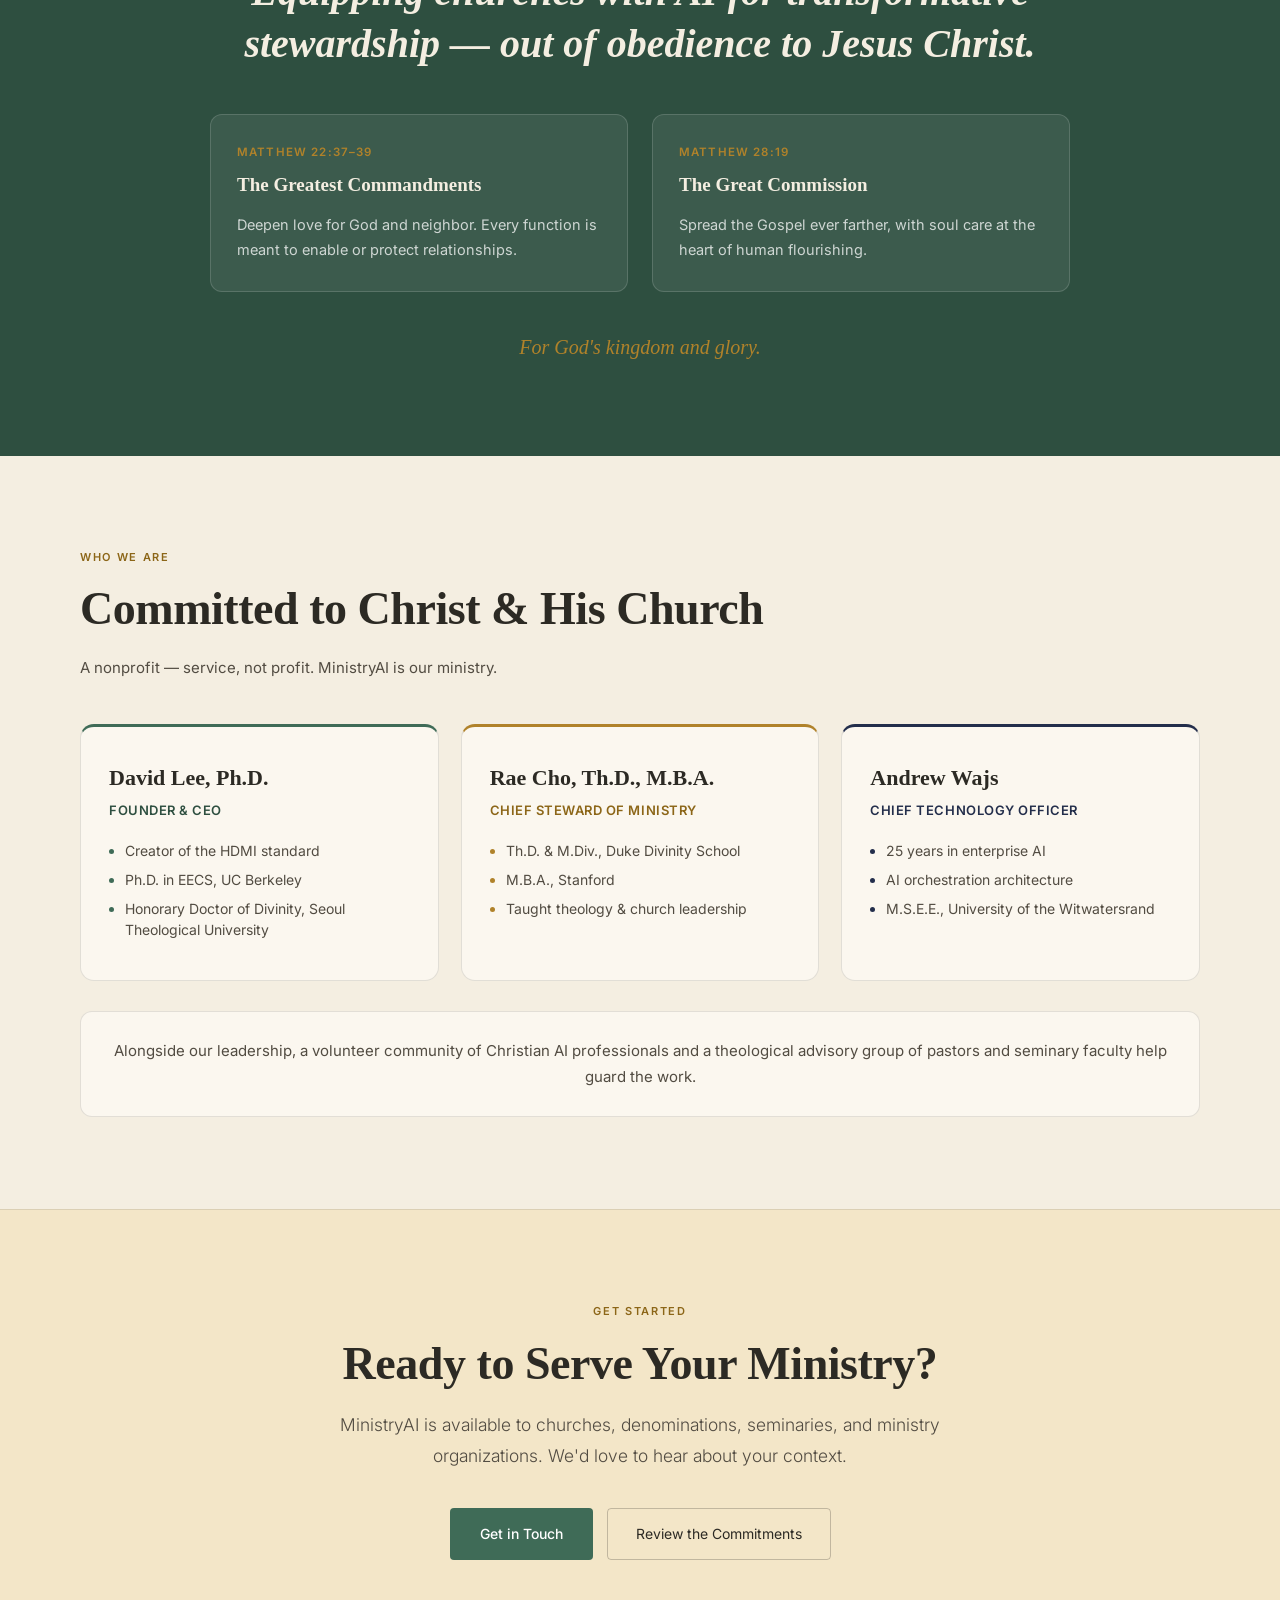
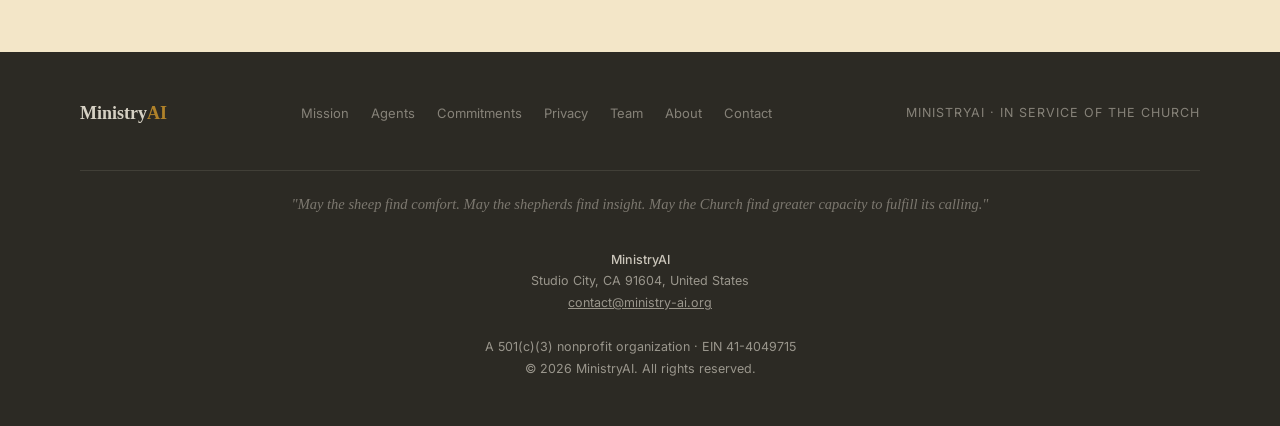
==== commit d61b53f5: "Add files via upload" ====
--- a/index.html
+++ b/index.html
@@ -63,7 +63,7 @@
   }
   .nav-logo span { color: var(--gold); }
   .nav-logo svg { width: 19px; height: 19px; }
-  .nav-links { display: flex; gap: 30px; list-style: none; }
+  .nav-links { display: flex; gap: 30px; list-style: none; flex-wrap: wrap; }
   .nav-links a {
     font-size: 13.5px; font-weight: 400;
     color: var(--ink-2); text-decoration: none; transition: color 0.2s;
@@ -395,7 +395,7 @@
   .footer-logo { font-family: Georgia, serif; font-size: 18px; font-weight: 700; color: rgba(244,238,225,0.85); }
   .footer-logo span { color: var(--gold); }
   .footer-tag { font-size: 12.5px; letter-spacing: 0.08em; text-transform: uppercase; color: rgba(244,238,225,0.45); }
-  .footer-links { display: flex; gap: 22px; list-style: none; }
+  .footer-links { display: flex; gap: 22px; list-style: none; flex-wrap: wrap; }
   .footer-links a { font-size: 13px; color: rgba(244,238,225,0.45); text-decoration: none; transition: color 0.2s; }
   .footer-links a:hover { color: var(--gold); }
   .footer-verse {
@@ -433,7 +433,6 @@
 <!-- NAV -->
 <nav>
   <a class="nav-logo" href="#top">
-    <svg viewBox="0 0 24 24" fill="none" stroke="#b0822a" stroke-width="2" stroke-linecap="round" stroke-linejoin="round"><path d="M8 21V8a4 4 0 0 1 8 0c0 1.5-1 2.5-2.5 2.5"/></svg>
     Ministry<span>AI</span>
   </a>
   <ul class="nav-links">
@@ -442,6 +441,8 @@
     <li><a href="#commitments">Commitments</a></li>
     <li><a href="#privacy">Privacy</a></li>
     <li><a href="#team">Team</a></li>
+    <li><a href="about.html">About</a></li>
+    <li><a href="contact.html">Contact</a></li>
   </ul>
   <div style="display:flex; align-items:center; gap:14px;">
     <a href="signin.html" style="font-size:13px; font-weight:500; color:var(--ink); text-decoration:none;">Sign In</a>
@@ -453,7 +454,6 @@
 <section class="hero" id="top">
   <div class="hero-inner">
     <div class="hero-tag">
-      <svg viewBox="0 0 24 24" fill="none" stroke="#8c6618" stroke-width="2" stroke-linecap="round" stroke-linejoin="round"><path d="M8 21V8a4 4 0 0 1 8 0c0 1.5-1 2.5-2.5 2.5"/></svg>
       AI for Your Faithful Church Stewardship
     </div>
     <h1>A <em>Faithful Steward</em><br>for the Modern Church</h1>
@@ -813,10 +813,18 @@
       <li><a href="#commitments">Commitments</a></li>
       <li><a href="#privacy">Privacy</a></li>
       <li><a href="#team">Team</a></li>
+      <li><a href="about.html">About</a></li>
+      <li><a href="contact.html">Contact</a></li>
     </ul>
     <div class="footer-tag">MinistryAI · in service of the church</div>
     <div class="footer-verse">"May the sheep find comfort. May the shepherds find insight. May the Church find greater capacity to fulfill its calling."</div>
-    <div class="footer-copy">© 2026 MinistryAI · A 501(c)(3) nonprofit organization</div>
+    <div class="footer-copy" style="color:rgba(244,238,225,0.55); font-size:12.5px; line-height:1.75;">
+      <strong style="font-weight:500; color:rgba(244,238,225,0.8);">MinistryAI</strong><br>
+      Studio City, CA 91604, United States<br>
+      <a href="mailto:contact@ministry-ai.org" style="color:inherit;">contact@ministry-ai.org</a><br><br>
+      A 501(c)(3) nonprofit organization · EIN 41-4049715<br>
+      © 2026 MinistryAI. All rights reserved.
+    </div>
   </div>
 </footer>
 
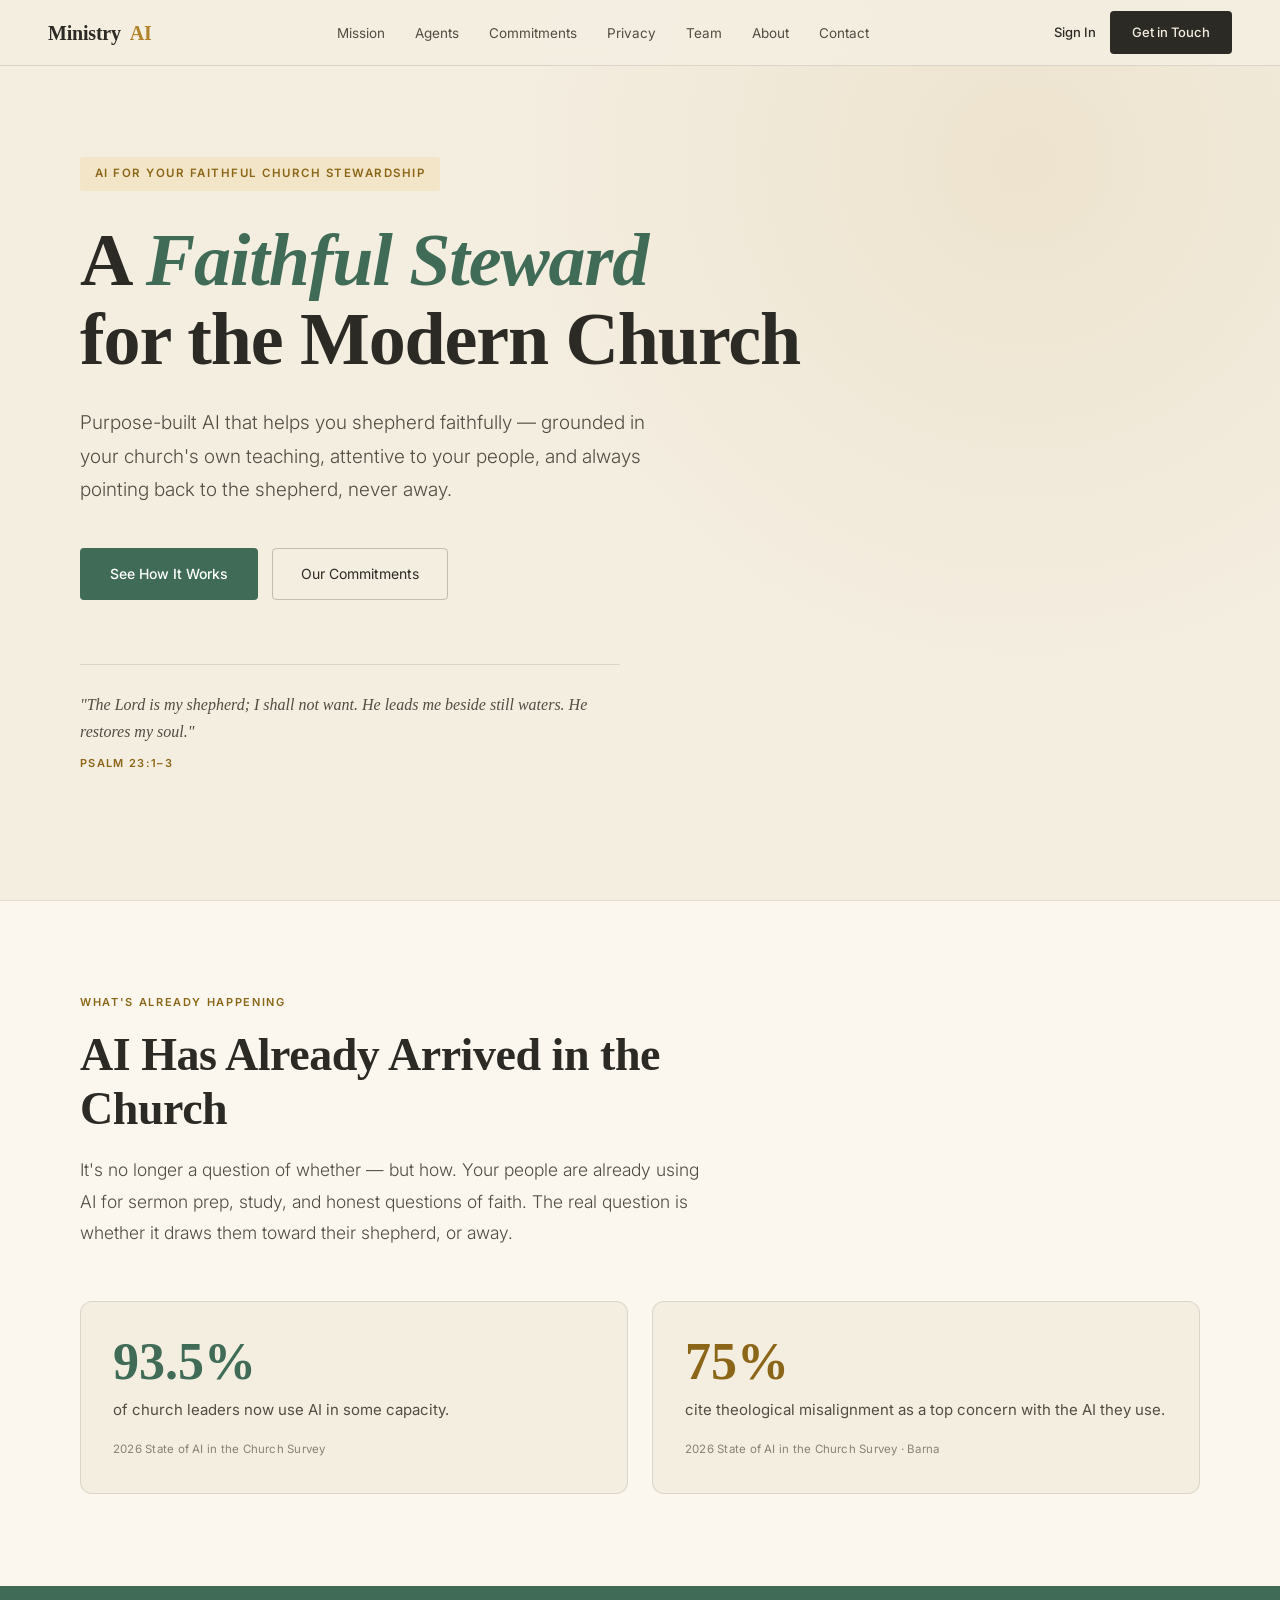
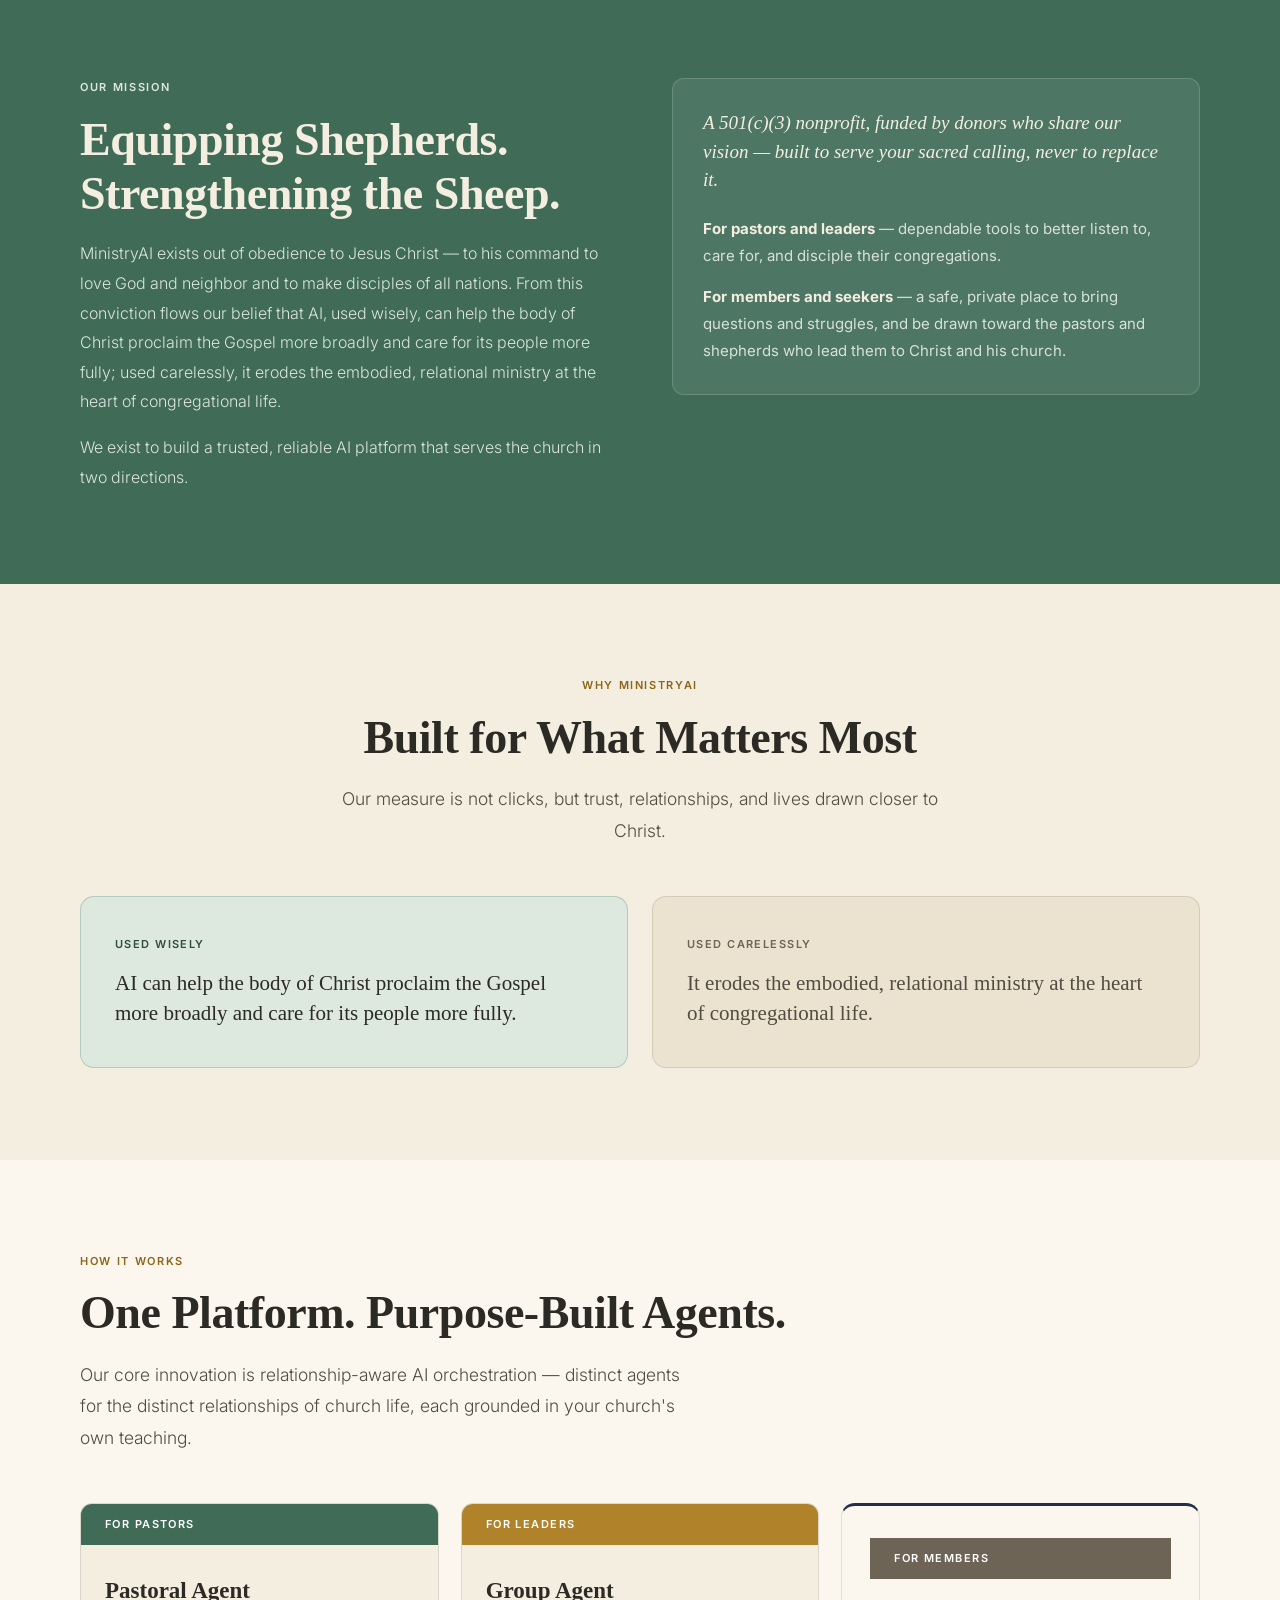
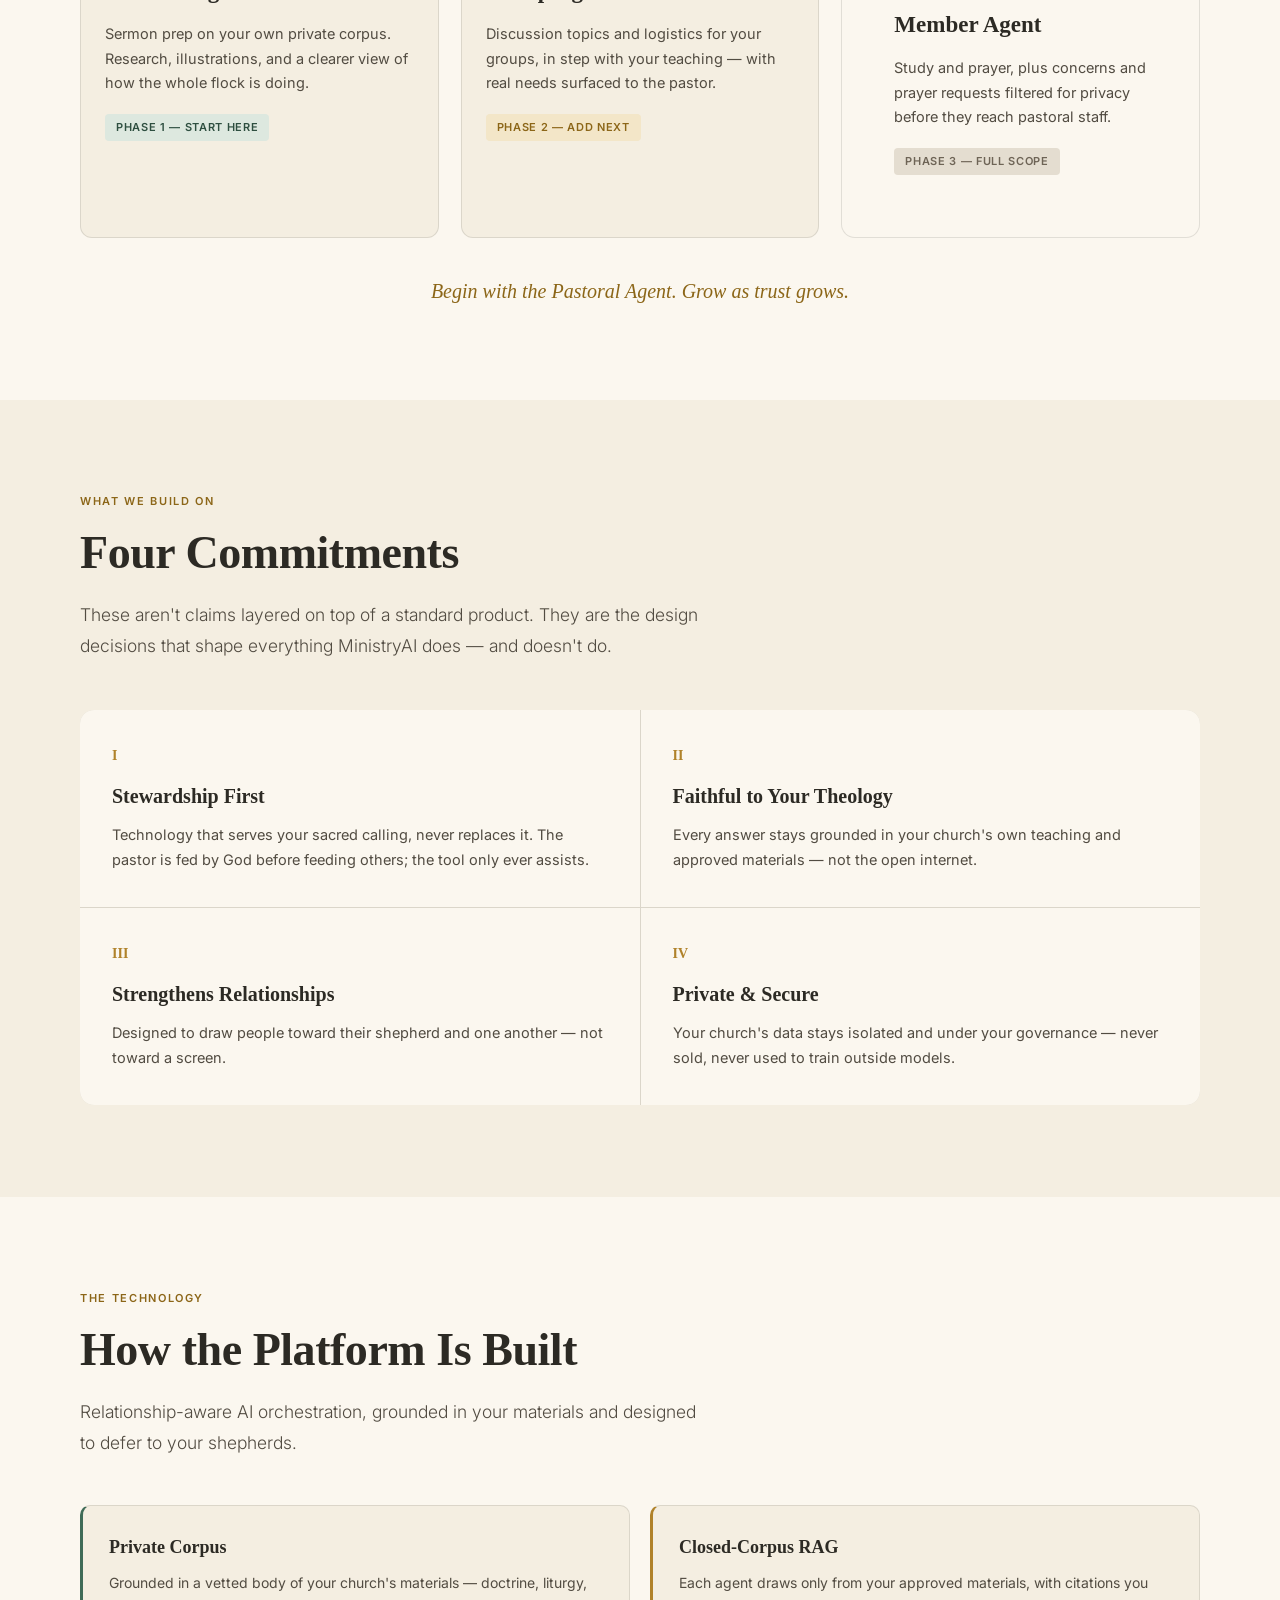
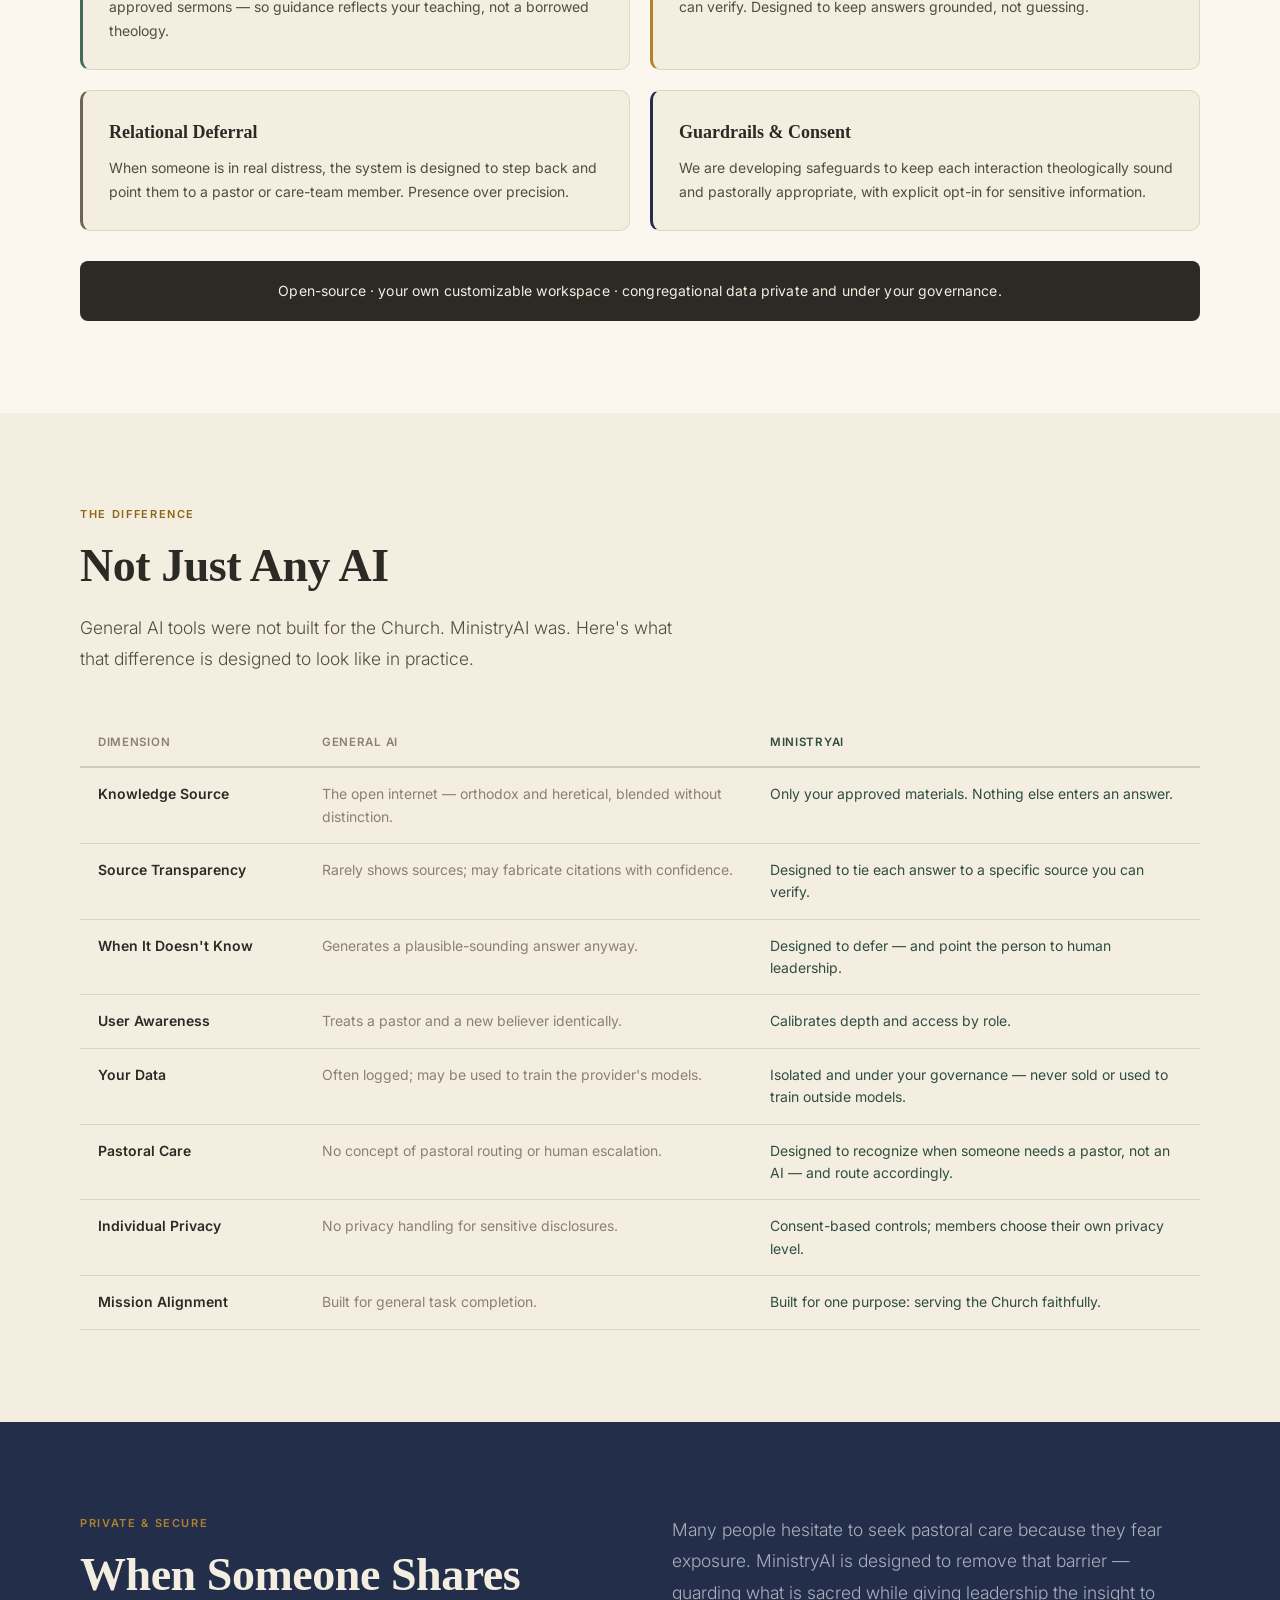
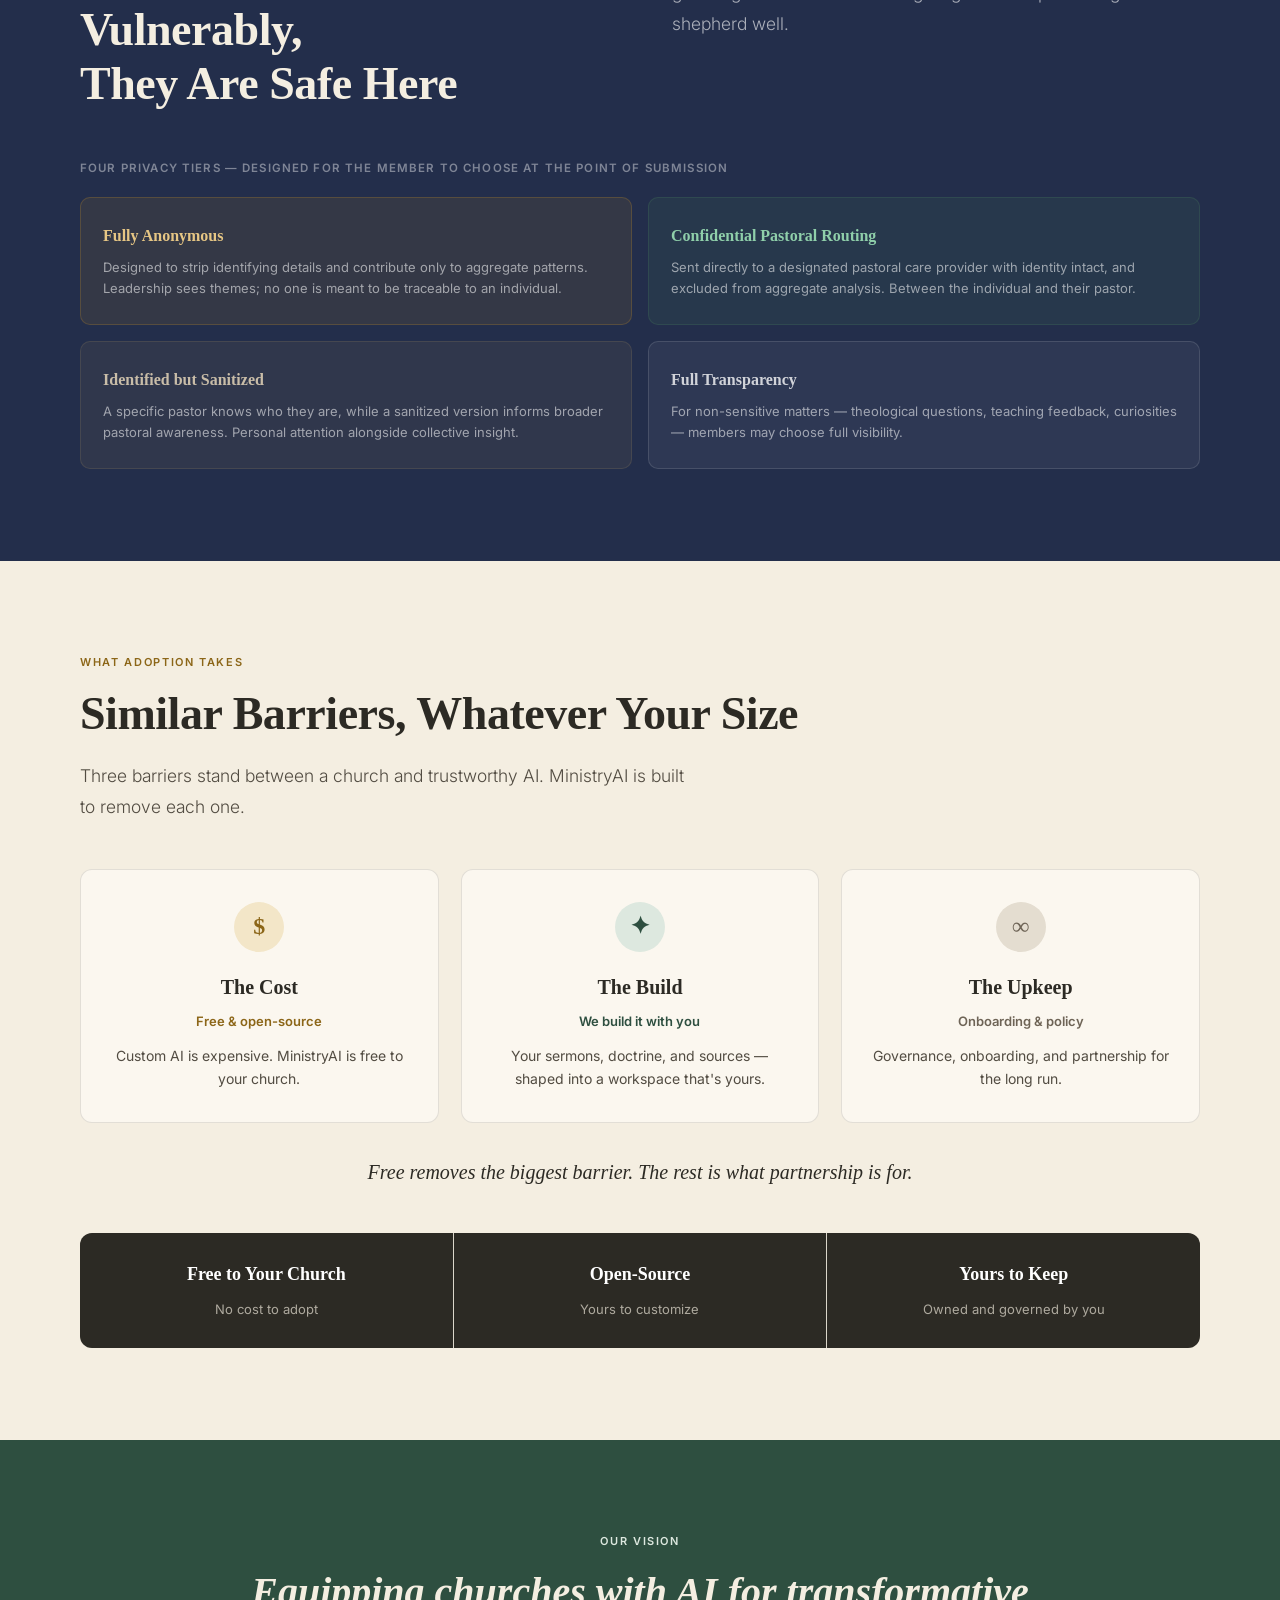
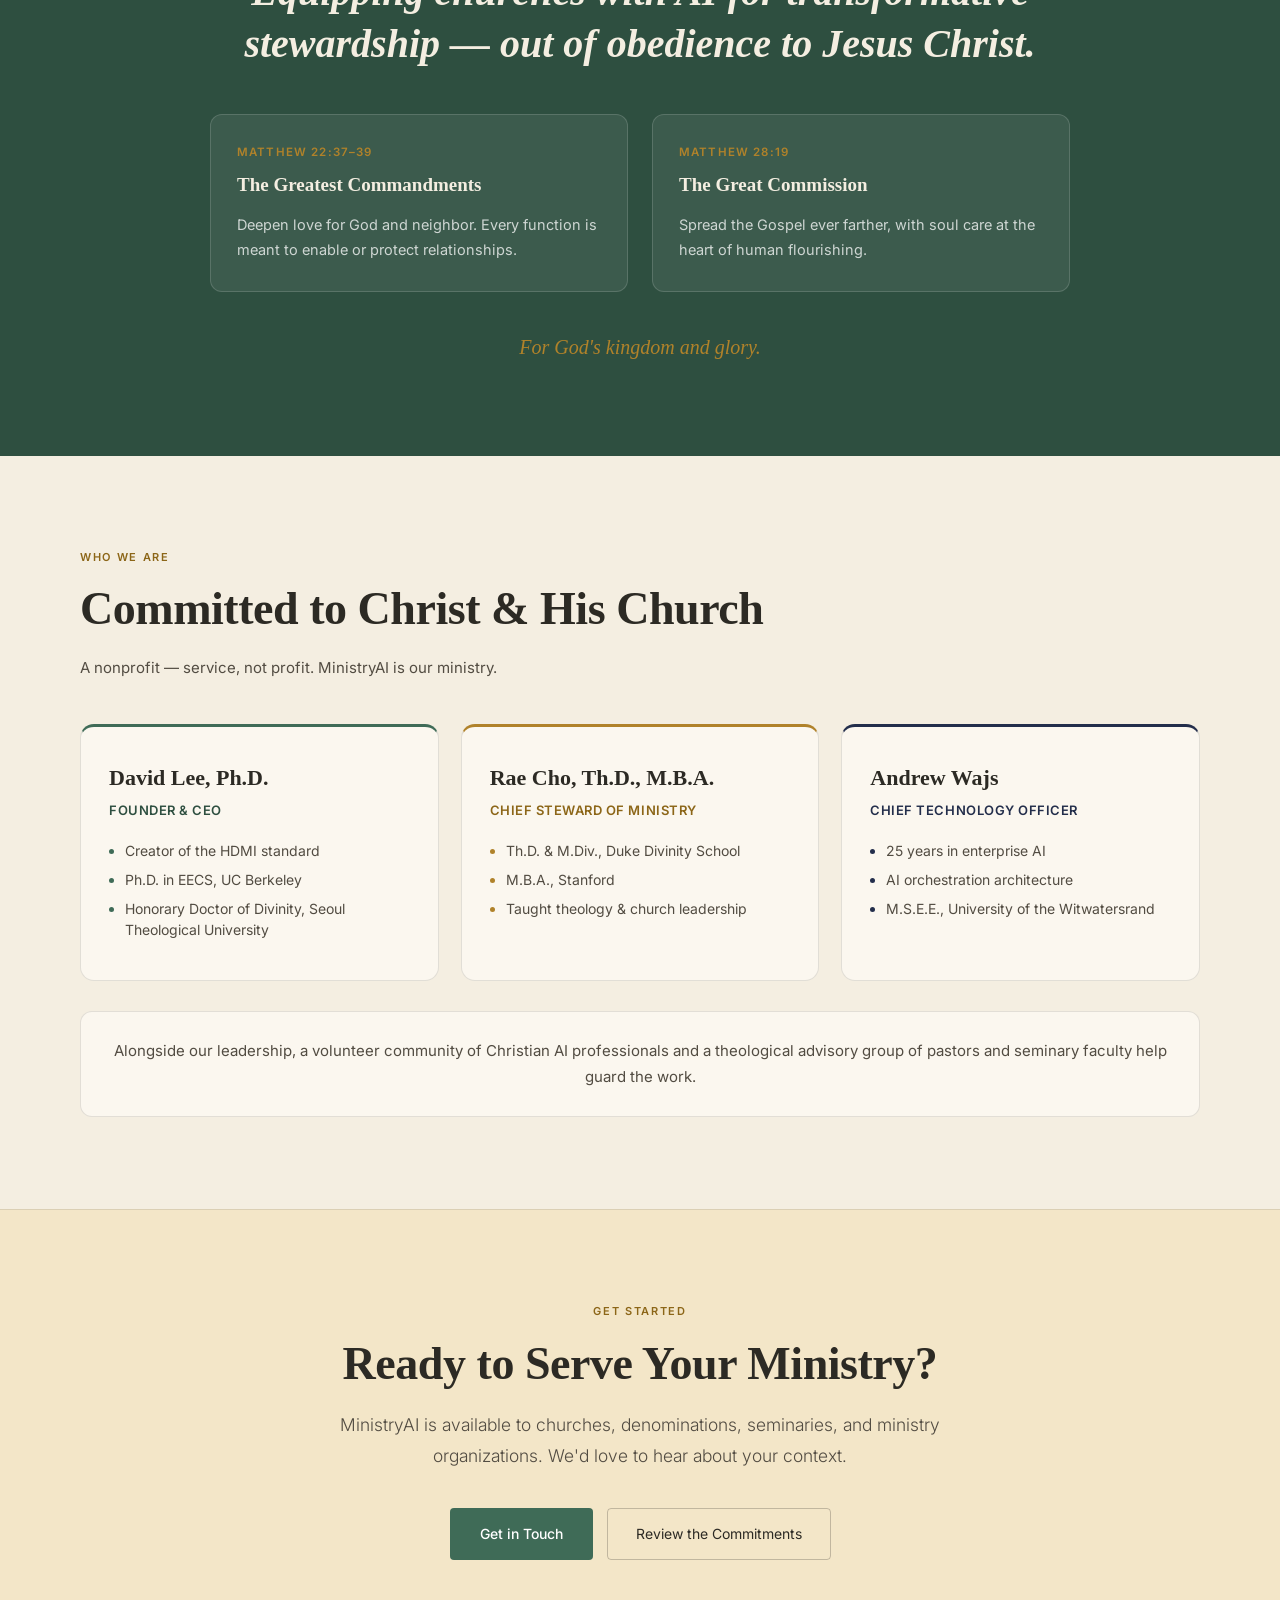
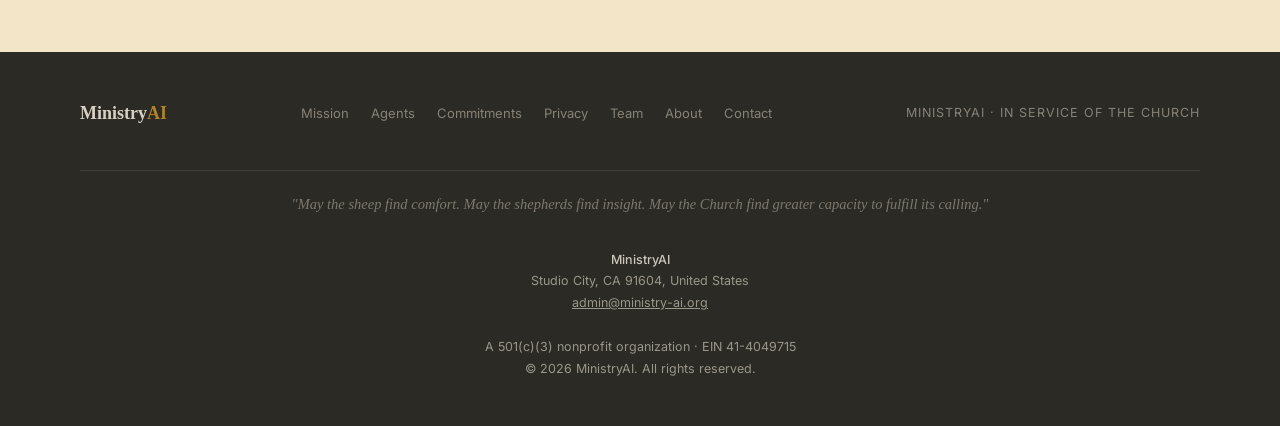
==== commit bb09acab: "Add files via upload" ====
--- a/index.html
+++ b/index.html
@@ -797,7 +797,7 @@
     <h2 class="title">Ready to Serve Your Ministry?</h2>
     <p class="lead">MinistryAI is available to churches, denominations, seminaries, and ministry organizations. We'd love to hear about your context.</p>
     <div class="cta-btns">
-      <a class="btn-primary" href="mailto:contact@ministry-ai.org">Get in Touch</a>
+      <a class="btn-primary" href="mailto:admin@ministry-ai.org">Get in Touch</a>
       <a class="btn-outline" href="#commitments">Review the Commitments</a>
     </div>
   </div>
@@ -821,7 +821,7 @@
     <div class="footer-copy" style="color:rgba(244,238,225,0.55); font-size:12.5px; line-height:1.75;">
       <strong style="font-weight:500; color:rgba(244,238,225,0.8);">MinistryAI</strong><br>
       Studio City, CA 91604, United States<br>
-      <a href="mailto:contact@ministry-ai.org" style="color:inherit;">contact@ministry-ai.org</a><br><br>
+      <a href="mailto:admin@ministry-ai.org" style="color:inherit;">admin@ministry-ai.org</a><br><br>
       A 501(c)(3) nonprofit organization · EIN 41-4049715<br>
       © 2026 MinistryAI. All rights reserved.
     </div>
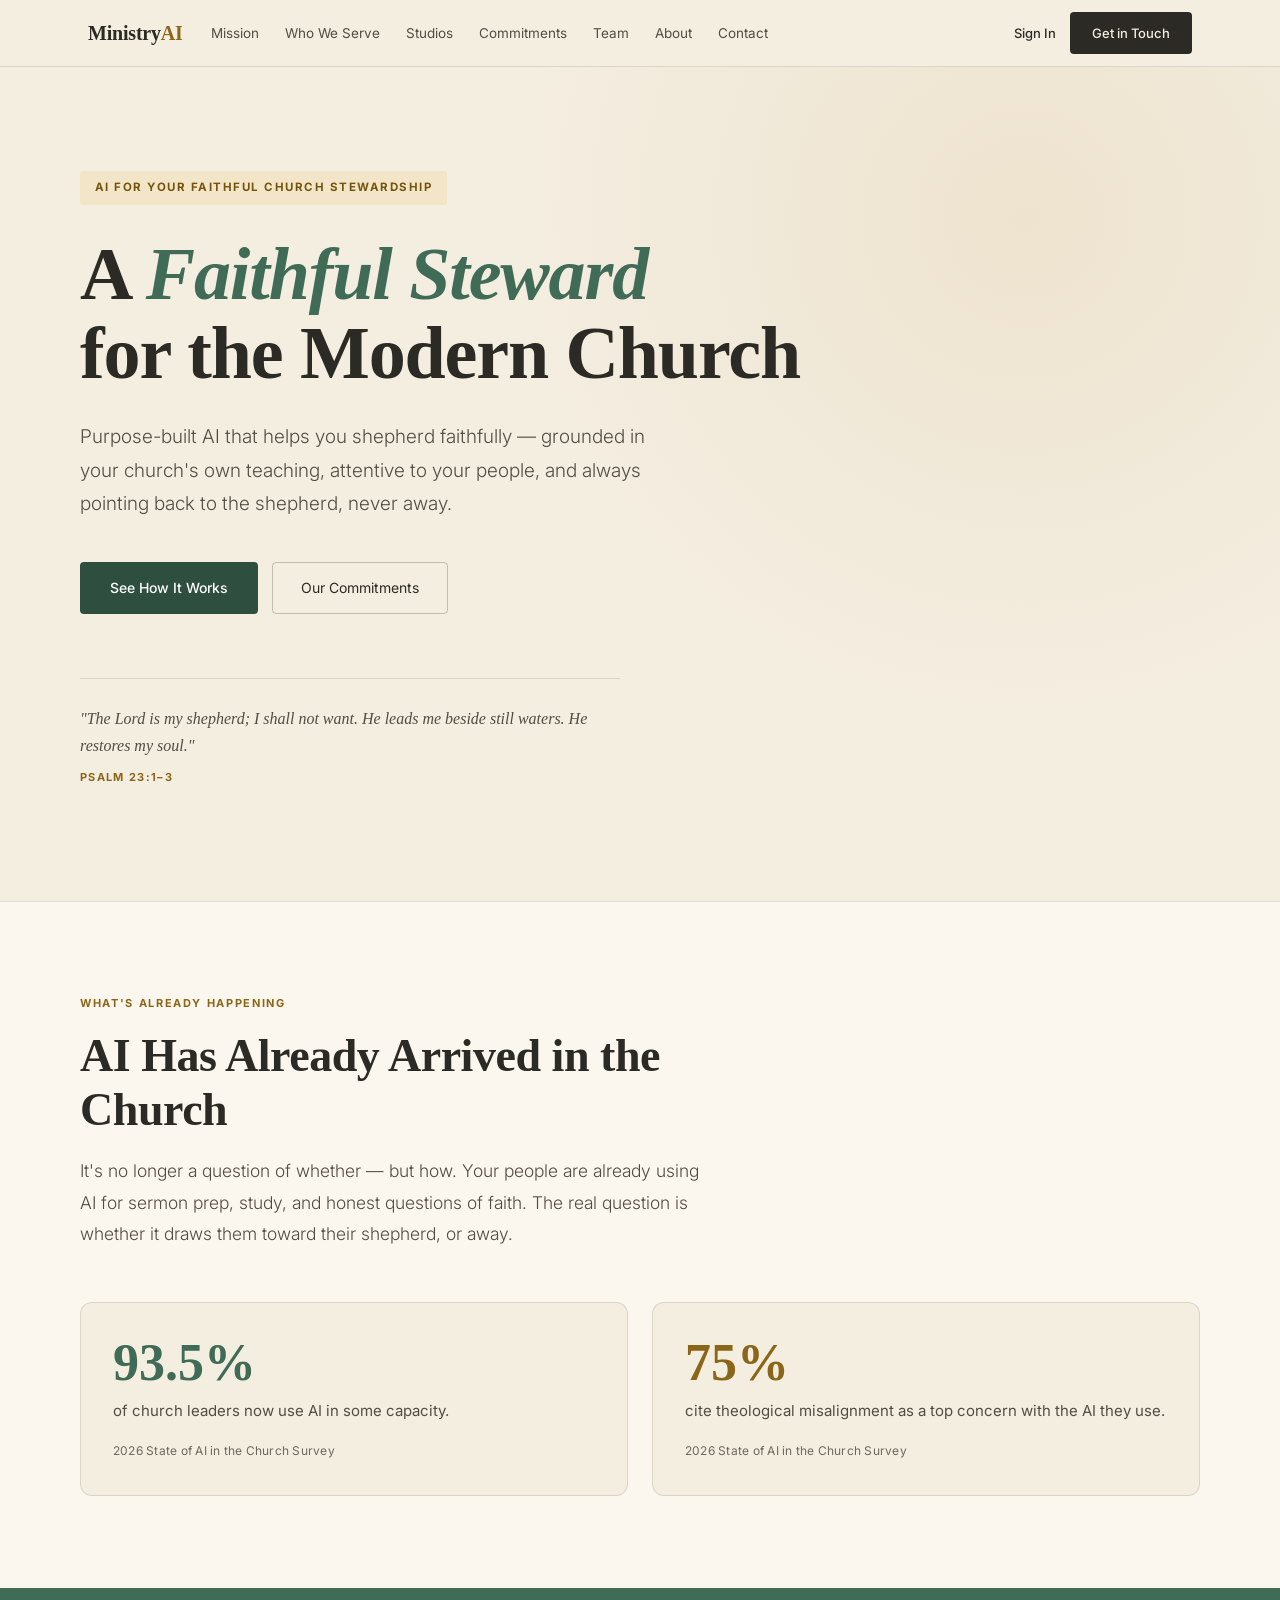
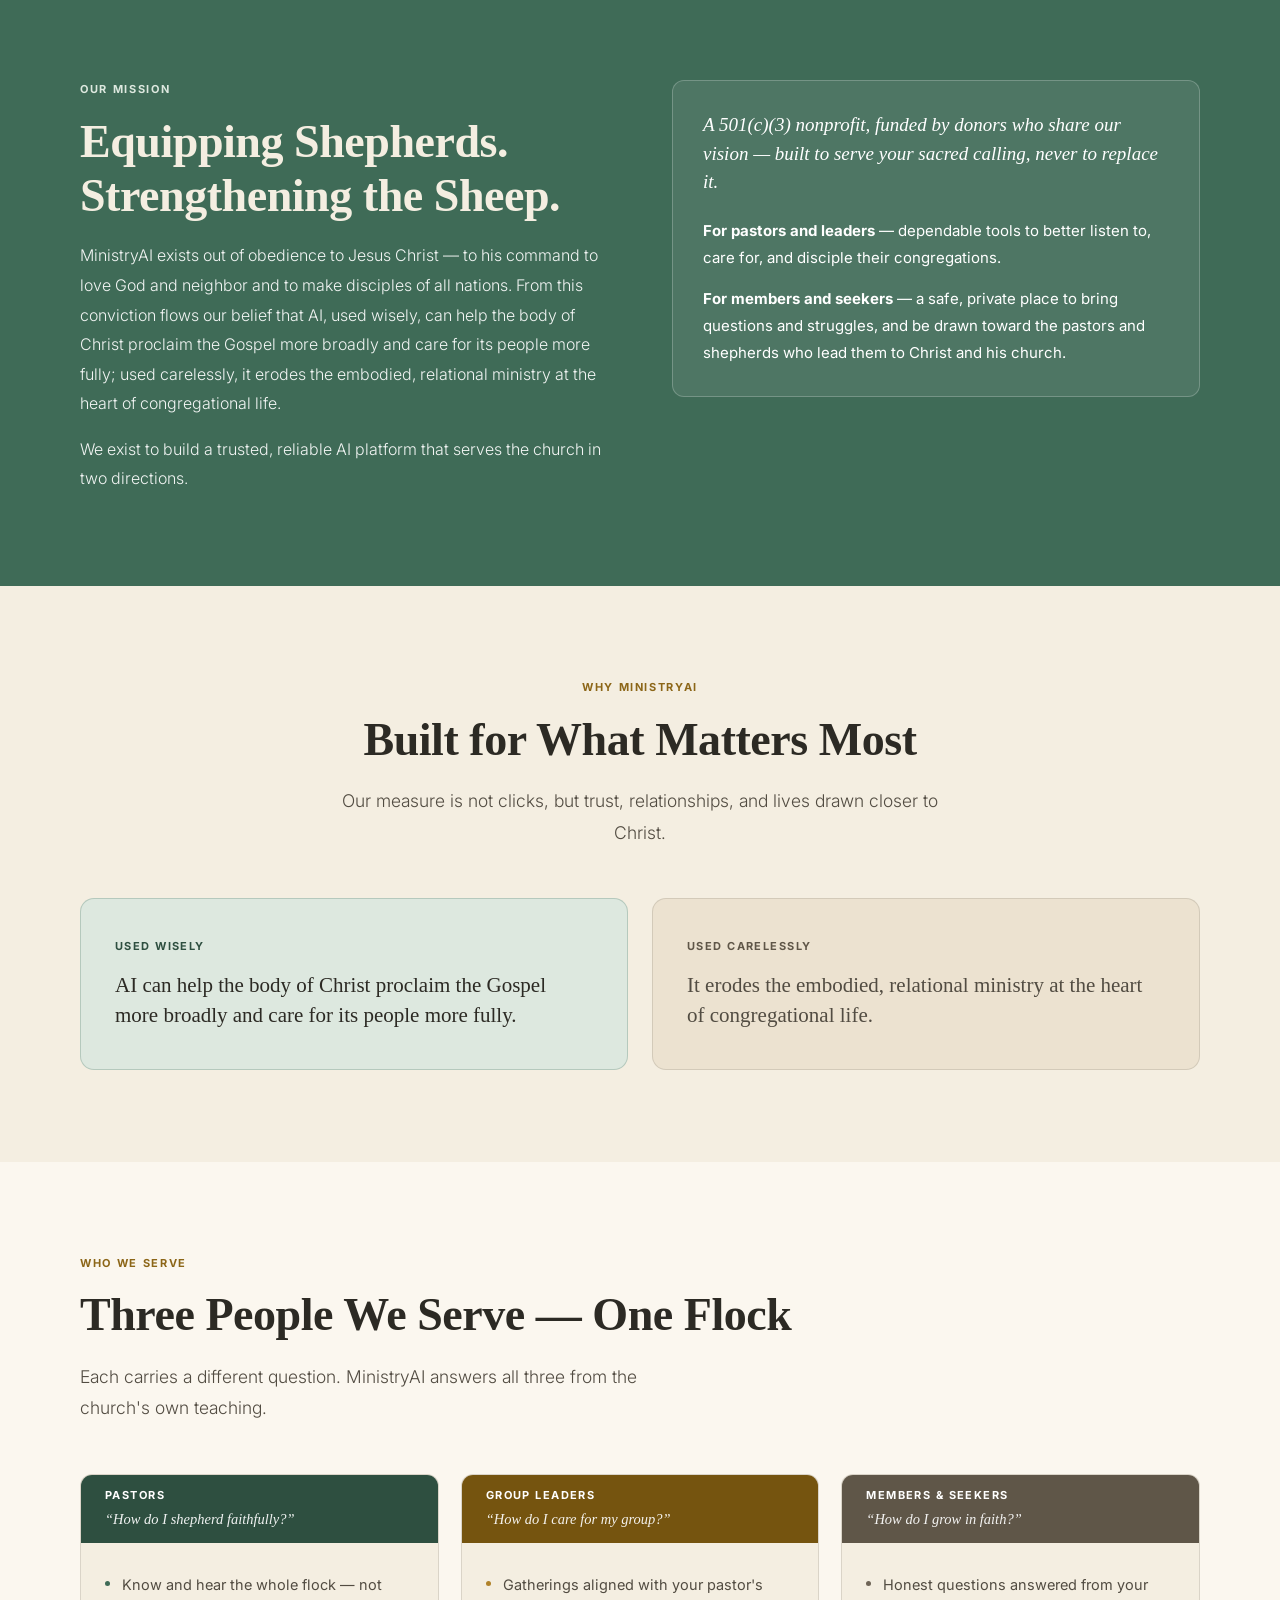
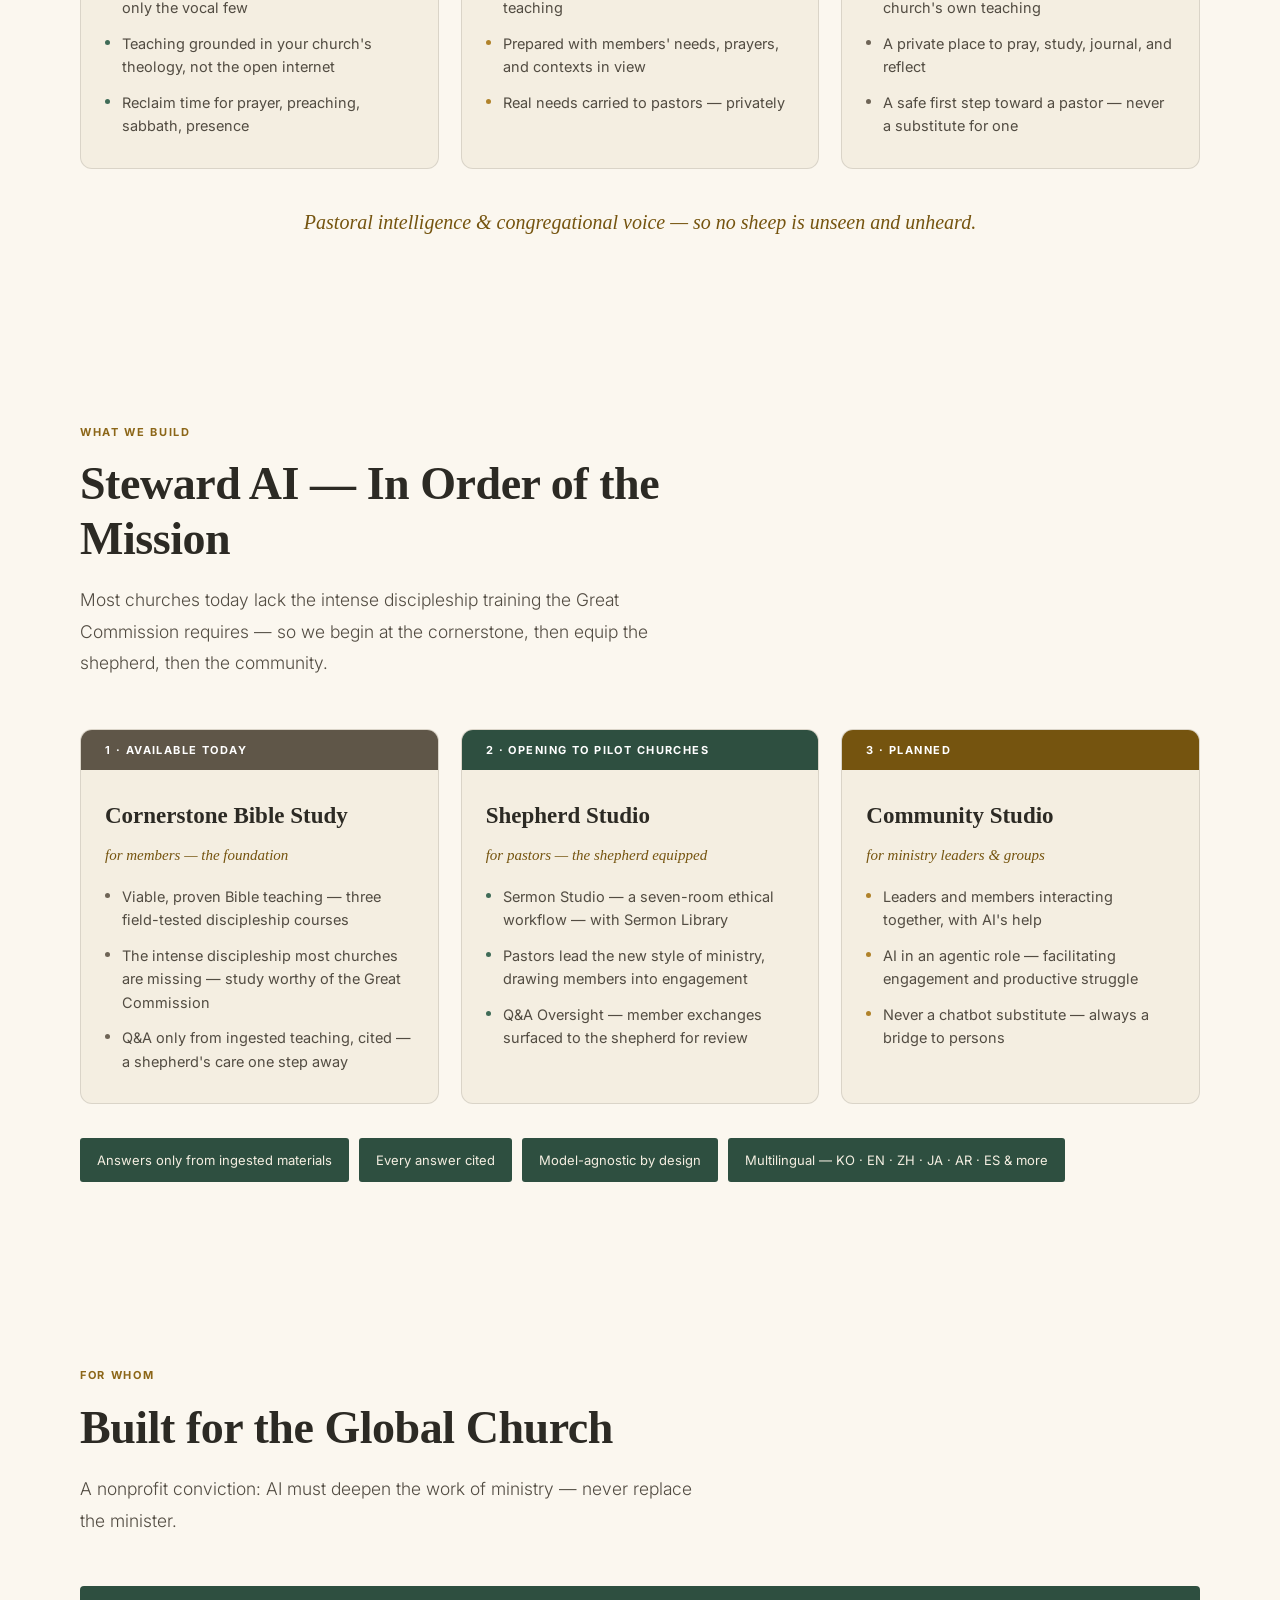
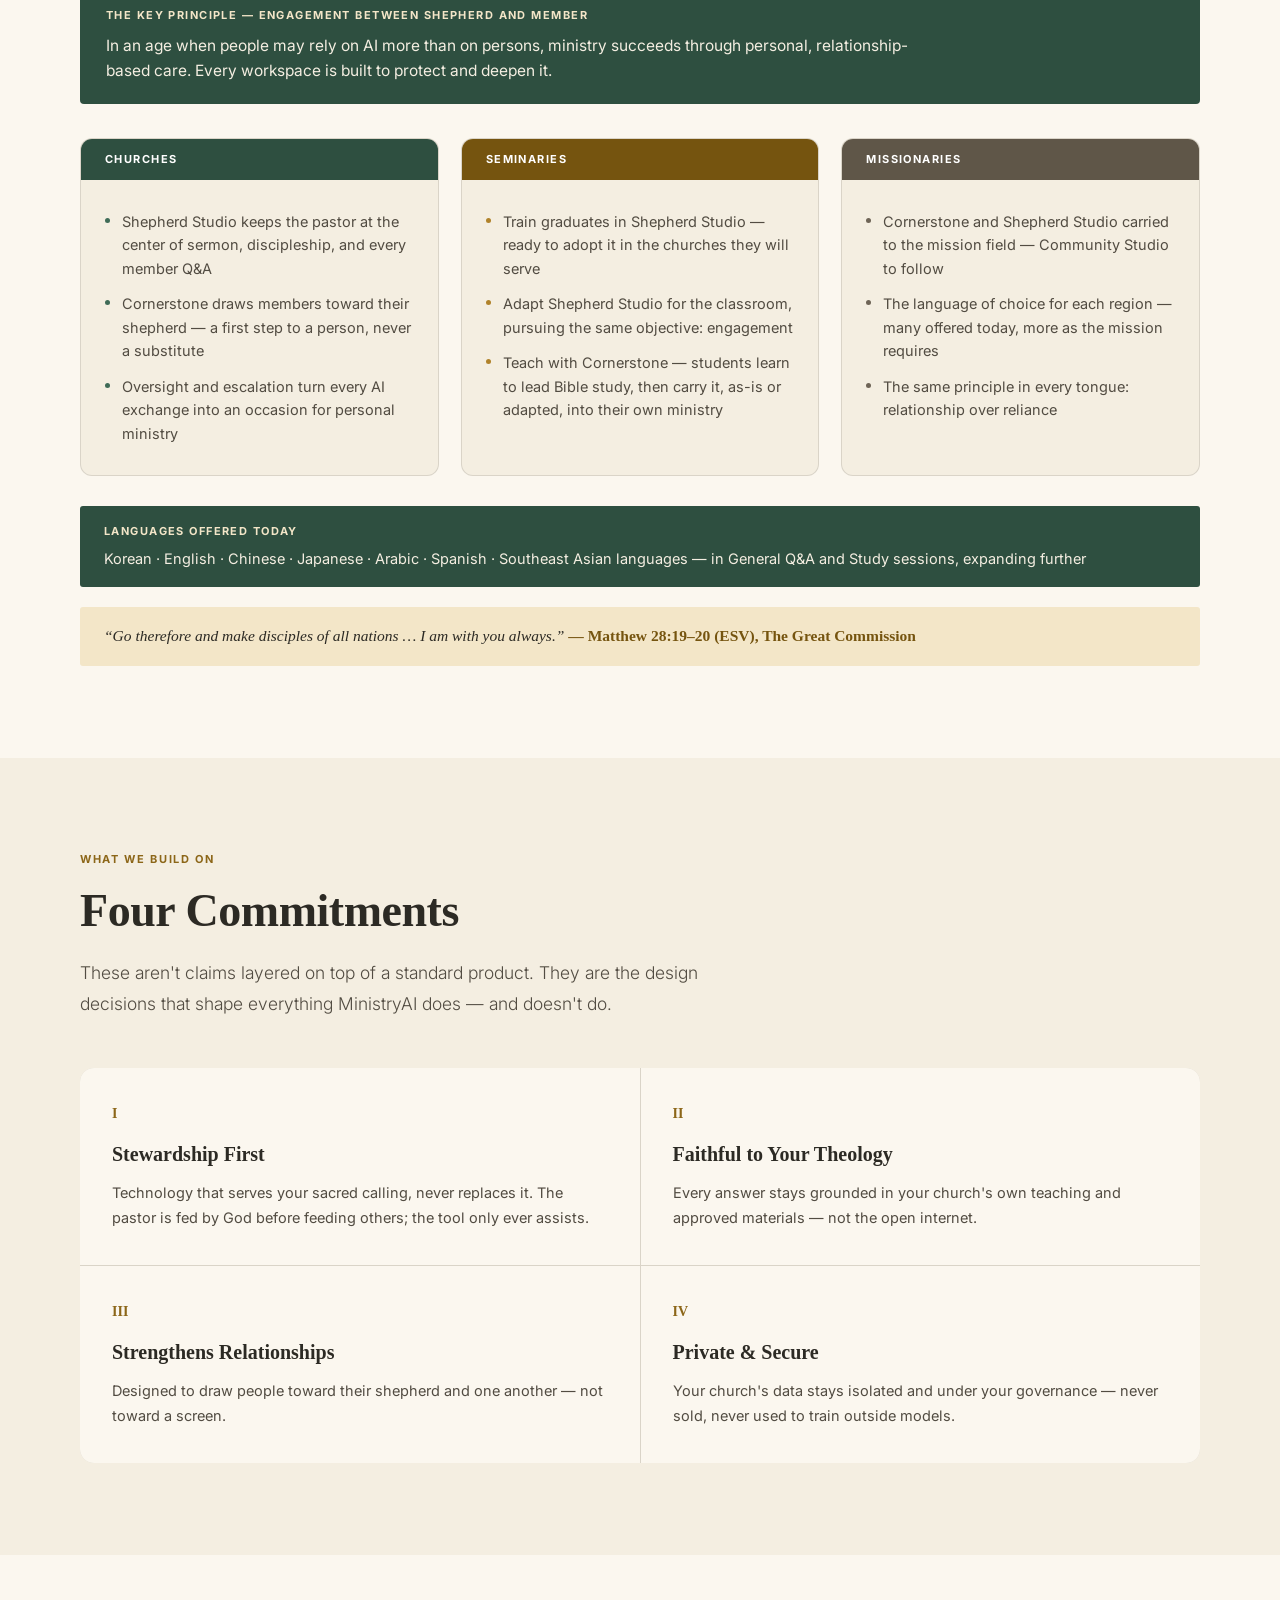
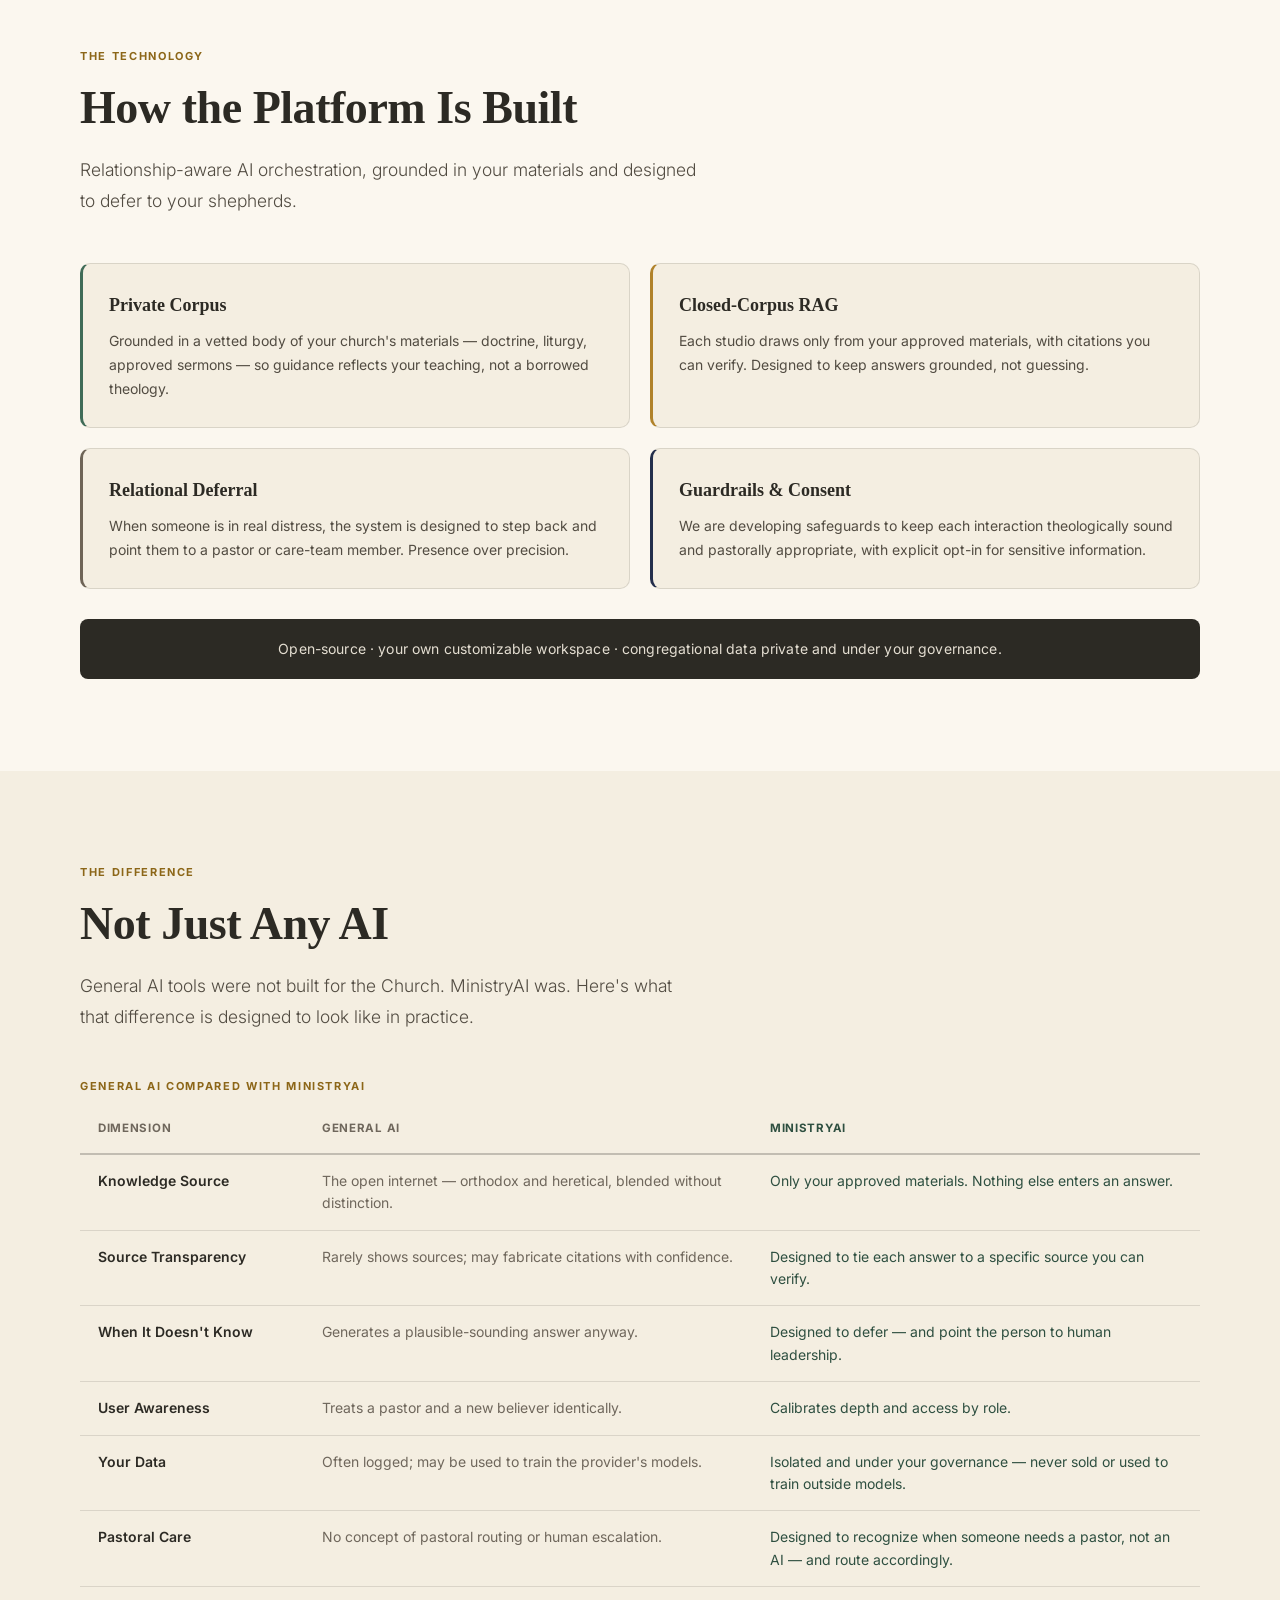
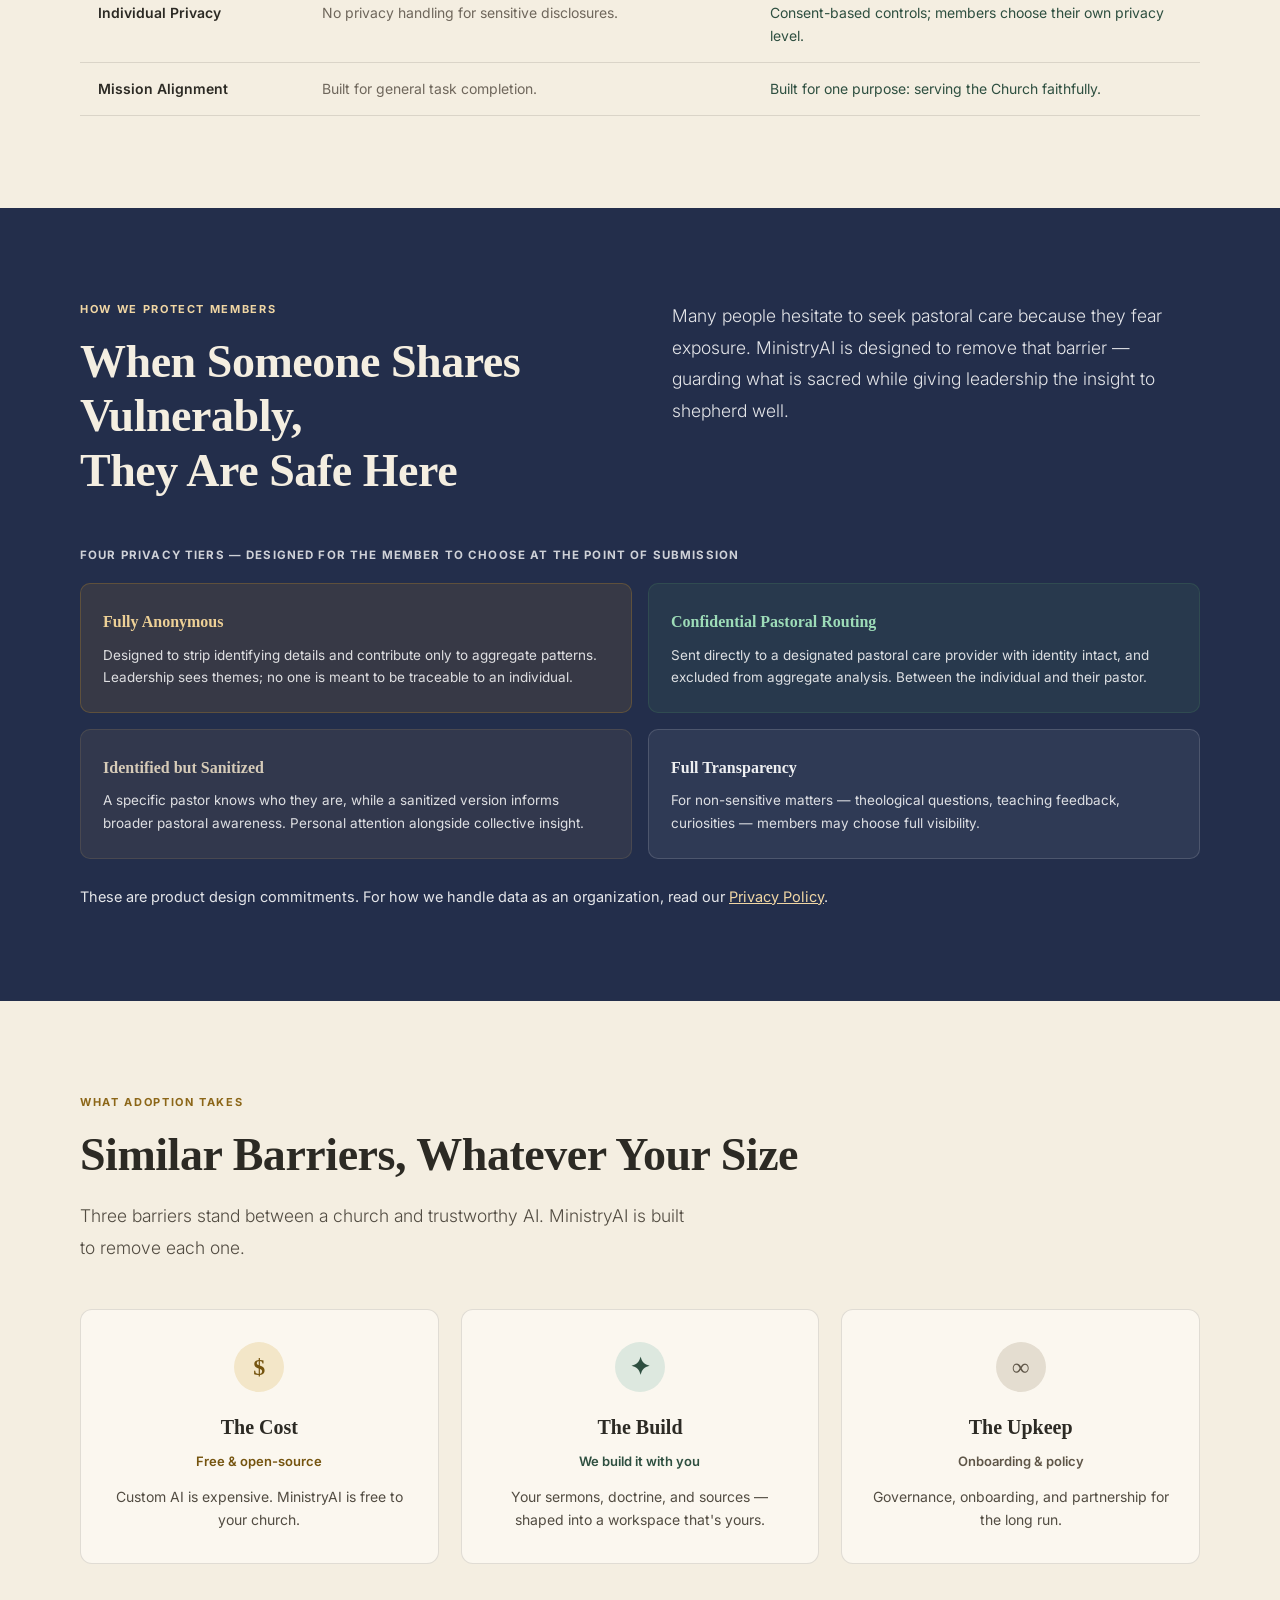
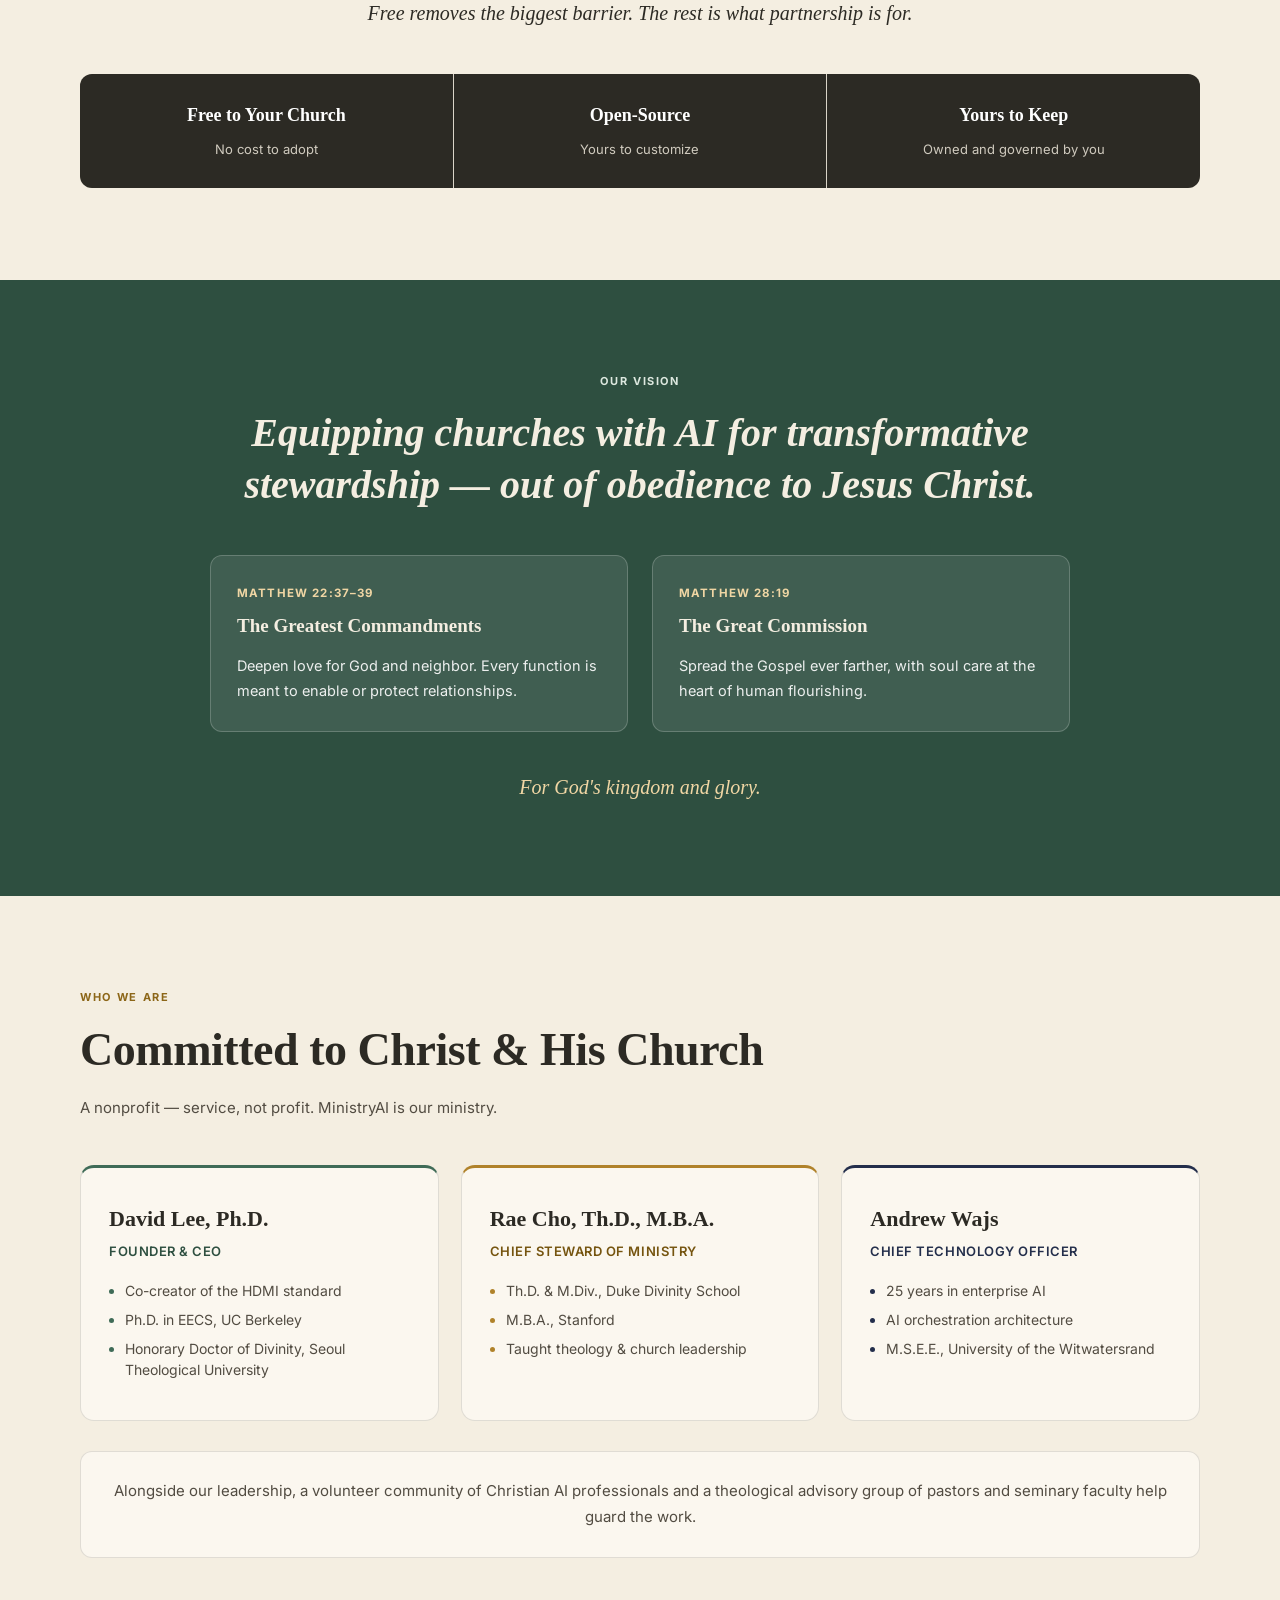
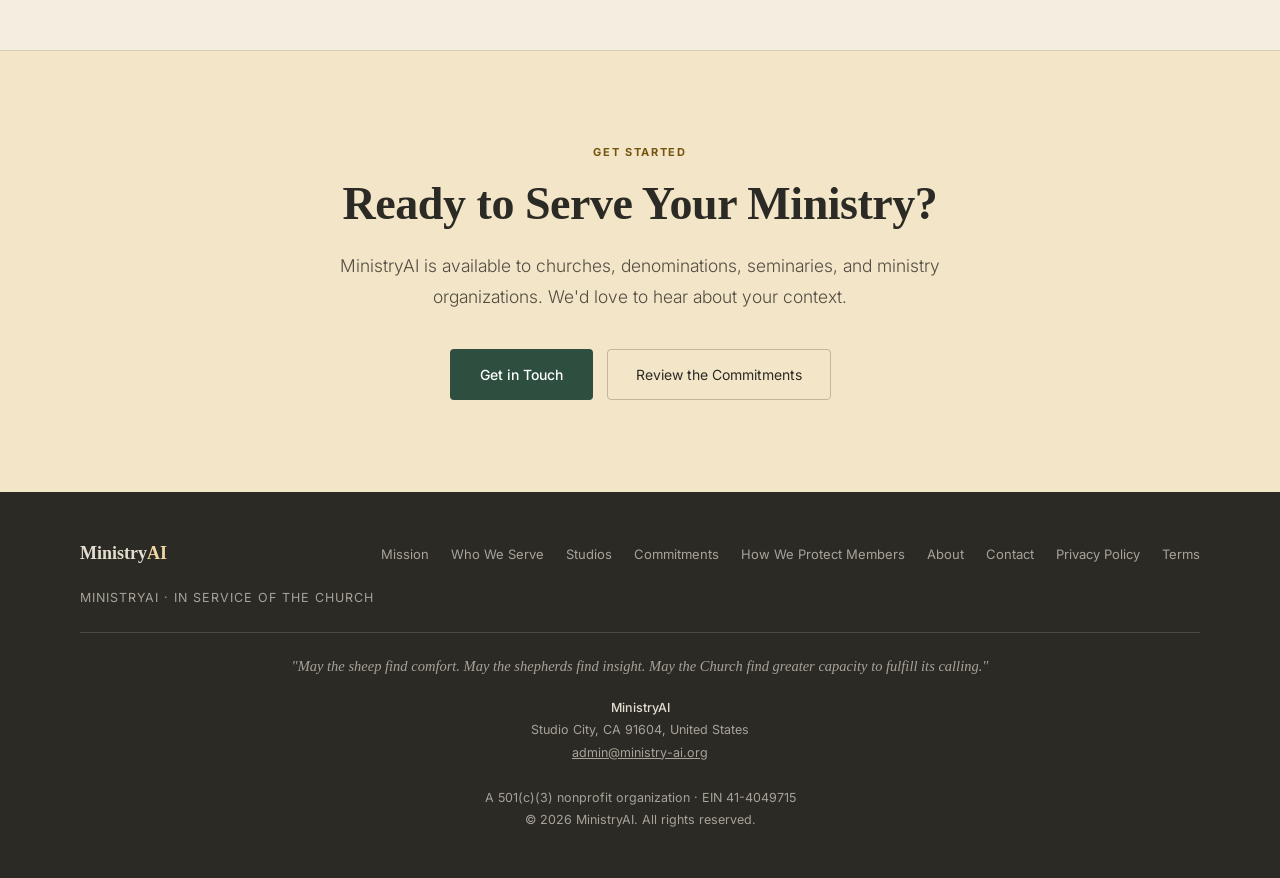
==== commit d32ebdf1: "Add files via upload" ====
--- a/index.html
+++ b/index.html
@@ -5,97 +5,50 @@
 <meta name="viewport" content="width=device-width, initial-scale=1.0">
 <title>MinistryAI — AI for Your Faithful Church Stewardship</title>
 <meta name="description" content="MinistryAI is a nonprofit building trustworthy, purpose-built AI for churches and seminaries — grounded in your church's own teaching, with the shepherd at the center.">
+<link rel="canonical" href="https://ministry-ai.org/">
+
+<link rel="icon" href="favicon.svg" type="image/svg+xml">
+<link rel="apple-touch-icon" href="apple-touch-icon.png">
+
+<meta property="og:type" content="website">
+<meta property="og:site_name" content="MinistryAI">
+<meta property="og:title" content="A Faithful Steward for the Modern Church">
+<meta property="og:description" content="Purpose-built AI for churches and seminaries — grounded in your church's own teaching, every answer cited, always pointing back to the shepherd.">
+<meta property="og:url" content="https://ministry-ai.org/">
+<meta property="og:image" content="https://ministry-ai.org/og-image.png">
+<meta property="og:image:width" content="1200">
+<meta property="og:image:height" content="630">
+<meta property="og:image:alt" content="MinistryAI — a faithful steward for the modern church">
+<meta name="twitter:card" content="summary_large_image">
+<meta name="twitter:title" content="A Faithful Steward for the Modern Church">
+<meta name="twitter:description" content="Purpose-built AI for churches and seminaries — grounded in your church's own teaching, every answer cited.">
+<meta name="twitter:image" content="https://ministry-ai.org/og-image.png">
+
 <link rel="preconnect" href="https://fonts.googleapis.com">
 <link rel="preconnect" href="https://fonts.gstatic.com" crossorigin>
 <link href="https://fonts.googleapis.com/css2?family=Inter:wght@300;400;500;600&display=swap" rel="stylesheet">
+<link rel="stylesheet" href="site.css">
 <style>
-  :root {
-    /* Deck palette */
-    --cream:    #f4eee1;
-    --cream-2:  #ece2d0;
-    --paper:    #fbf7ef;
-    --ink:      #2c2a24;
-    --ink-2:    #524c42;
-    --muted:    #8a8175;
-    --gold:     #b0822a;
-    --gold-2:   #8c6618;
-    --gold-pale:#f3e6c8;
-    --green:    #3f6b57;
-    --green-2:  #2e4f40;
-    --green-pale:#dde8df;
-    --taupe:    #6e6456;
-    --taupe-pale:#e4ddd0;
-    --navy:     #232e4b;
-    --navy-2:   #1a2238;
-    --line:     rgba(44,42,36,0.12);
-    --white:    #ffffff;
-  }
-
-  * { margin: 0; padding: 0; box-sizing: border-box; }
-  html { scroll-behavior: smooth; }
-
-  body {
-    font-family: 'Inter', system-ui, sans-serif;
-    background: var(--cream);
-    color: var(--ink);
-    font-size: 16px;
-    line-height: 1.7;
-    overflow-x: hidden;
-    -webkit-font-smoothing: antialiased;
-  }
-
-  h1, h2, h3, .serif { font-family: Georgia, 'Times New Roman', serif; }
-
-  /* NAV */
-  nav {
-    position: fixed; top: 0; left: 0; right: 0; z-index: 100;
-    display: flex; align-items: center; justify-content: space-between;
-    padding: 0 48px; height: 66px;
-    background: rgba(244,238,225,0.92);
-    backdrop-filter: blur(10px);
-    border-bottom: 1px solid var(--line);
-  }
-  .nav-logo {
-    font-family: Georgia, serif;
-    font-size: 20px; font-weight: 700;
-    color: var(--ink); text-decoration: none; letter-spacing: -0.01em;
-    display: flex; align-items: center; gap: 9px;
-  }
-  .nav-logo span { color: var(--gold); }
-  .nav-logo svg { width: 19px; height: 19px; }
-  .nav-links { display: flex; gap: 30px; list-style: none; flex-wrap: wrap; }
-  .nav-links a {
-    font-size: 13.5px; font-weight: 400;
-    color: var(--ink-2); text-decoration: none; transition: color 0.2s;
-  }
-  .nav-links a:hover { color: var(--gold); }
-  .nav-cta {
-    font-size: 13px; font-weight: 500;
-    background: var(--ink); color: var(--cream);
-    padding: 10px 22px; border-radius: 4px;
-    text-decoration: none; transition: background 0.2s;
-  }
-  .nav-cta:hover { background: var(--gold-2); }
+  /* Page-specific styles only. Tokens, nav, footer and base type live in site.css. */
 
   /* HERO */
   .hero {
-    min-height: 100vh;
+    min-height: calc(100vh - var(--nav-h));
     display: flex; align-items: center;
-    padding: 120px 48px 90px;
+    padding: 80px 48px 90px;
     background:
       radial-gradient(circle at 80% 18%, rgba(176,130,42,0.10) 0%, transparent 42%),
       var(--cream);
-    position: relative; overflow: hidden;
+    position: relative;
   }
   .hero-inner { max-width: 1120px; margin: 0 auto; width: 100%; }
   .hero-tag {
     display: inline-flex; align-items: center; gap: 9px;
-    font-size: 11.5px; font-weight: 600;
+    font-size: 11.5px; font-weight: 700;
     letter-spacing: 0.13em; text-transform: uppercase;
-    color: var(--gold-2); background: var(--gold-pale);
+    color: var(--gold-3); background: var(--gold-pale);
     padding: 7px 15px; border-radius: 3px; margin-bottom: 30px;
   }
-  .hero-tag svg { width: 15px; height: 15px; }
   .hero h1 {
     font-size: clamp(42px, 6vw, 74px);
     font-weight: 700; line-height: 1.08;
@@ -111,37 +64,37 @@
   .hero-actions { display: flex; gap: 14px; align-items: center; flex-wrap: wrap; }
   .btn-primary {
     font-size: 14px; font-weight: 500;
-    background: var(--green); color: var(--white);
+    background: var(--green-2); color: var(--white);
     padding: 14px 30px; border-radius: 4px;
     text-decoration: none; transition: all 0.2s;
   }
-  .btn-primary:hover { background: var(--green-2); transform: translateY(-1px); }
+  .btn-primary:hover { background: var(--ink); transform: translateY(-1px); }
   .btn-outline {
     font-size: 14px; font-weight: 400; color: var(--ink);
-    border: 1px solid rgba(44,42,36,0.25);
+    border: 1px solid var(--line-2);
     padding: 13px 28px; border-radius: 4px;
     text-decoration: none; transition: all 0.2s; background: transparent;
   }
-  .btn-outline:hover { border-color: var(--gold); color: var(--gold-2); }
+  .btn-outline:hover { border-color: var(--gold-2); color: var(--gold-3); }
   .hero-verse {
     margin-top: 64px; padding-top: 26px;
     border-top: 1px solid var(--line);
-    font-family: Georgia, serif;
+    font-family: var(--serif);
     font-style: italic; font-size: 16px;
     color: var(--ink-2); max-width: 540px; line-height: 1.7;
   }
   .hero-verse cite {
     display: block; margin-top: 9px;
-    font-style: normal; font-family: 'Inter', sans-serif;
-    font-size: 11px; font-weight: 600;
+    font-style: normal; font-family: var(--sans);
+    font-size: 11px; font-weight: 700;
     letter-spacing: 0.12em; text-transform: uppercase; color: var(--gold-2);
   }
 
-  /* SHARED */
+  /* SHARED SECTION FURNITURE */
   section { padding: 92px 48px; }
   .section-inner { max-width: 1120px; margin: 0 auto; }
   .label {
-    font-size: 11px; font-weight: 600;
+    font-size: 11px; font-weight: 700;
     letter-spacing: 0.15em; text-transform: uppercase;
     color: var(--gold-2); margin-bottom: 16px;
   }
@@ -158,60 +111,57 @@
   /* MOMENT / STATS */
   .moment { background: var(--paper); border-top: 1px solid var(--line); }
   .moment-head { max-width: 720px; }
-  .stats {
-    margin-top: 52px;
-    display: grid; grid-template-columns: 1fr 1fr; gap: 24px;
-  }
+  .stats { margin-top: 52px; display: grid; grid-template-columns: 1fr 1fr; gap: 24px; }
   .stat {
     background: var(--cream); border: 1px solid var(--line);
     border-radius: 12px; padding: 34px 32px;
   }
   .stat-num {
-    font-family: Georgia, serif; font-size: 52px;
+    font-family: var(--serif); font-size: 52px;
     font-weight: 700; color: var(--green); line-height: 1; margin-bottom: 10px;
   }
   .stat:nth-child(2) .stat-num { color: var(--gold-2); }
   .stat-text { font-size: 15px; color: var(--ink-2); line-height: 1.6; }
-  .stat-src { margin-top: 18px; font-size: 11.5px; color: var(--muted); letter-spacing: 0.02em; }
+  .stat-src { margin-top: 18px; font-size: 12px; color: var(--muted); letter-spacing: 0.02em; }
+  .stat-src a { color: inherit; }
 
   /* MISSION */
   .mission { background: var(--green); }
   .mission .title { color: var(--cream); }
   .mission .label { color: var(--green-pale); }
   .mission-grid { display: grid; grid-template-columns: 1fr 1fr; gap: 64px; align-items: start; }
-  .mission-text { font-size: 16px; font-weight: 300; color: rgba(255,255,255,0.82); line-height: 1.85; }
+  .mission-text { font-size: 16px; font-weight: 300; color: rgba(255,255,255,0.93); line-height: 1.85; }
   .mission-text + .mission-text { margin-top: 16px; }
   .mission-side {
-    background: rgba(255,255,255,0.08); border: 1px solid rgba(255,255,255,0.16);
-    border-radius: 12px; padding: 30px 30px;
-  }
-  .mission-side p { font-size: 15px; color: rgba(255,255,255,0.78); line-height: 1.8; }
+    background: rgba(255,255,255,0.08); border: 1px solid rgba(255,255,255,0.22);
+    border-radius: 12px; padding: 30px;
+  }
+  .mission-side p { font-size: 15px; color: var(--white); line-height: 1.8; }
   .mission-side p + p { margin-top: 14px; }
   .mission-side .pull {
-    font-family: Georgia, serif; font-style: italic; font-size: 19px;
-    color: var(--cream); line-height: 1.5; margin-bottom: 20px;
-  }
+    font-family: var(--serif); font-style: italic; font-size: 19px;
+    color: var(--white); line-height: 1.5; margin-bottom: 20px;
+  }
+  .mission-side strong { color: var(--white); }
 
   /* WISE / CARELESS */
   .why { background: var(--cream); }
   .why-head { text-align: center; max-width: 660px; margin: 0 auto 50px; }
   .why-head .lead { margin: 0 auto; }
   .wc-grid { display: grid; grid-template-columns: 1fr 1fr; gap: 24px; }
-  .wc {
-    border-radius: 14px; padding: 38px 34px; border: 1px solid var(--line);
-  }
+  .wc { border-radius: 14px; padding: 38px 34px; border: 1px solid var(--line); }
   .wc.wise { background: var(--green-pale); border-color: rgba(63,107,87,0.25); }
   .wc.careless { background: var(--cream-2); }
   .wc-label {
-    font-size: 11px; font-weight: 600; letter-spacing: 0.13em;
+    font-size: 11px; font-weight: 700; letter-spacing: 0.13em;
     text-transform: uppercase; margin-bottom: 14px;
   }
   .wc.wise .wc-label { color: var(--green-2); }
   .wc.careless .wc-label { color: var(--taupe); }
-  .wc p { font-family: Georgia, serif; font-size: 21px; line-height: 1.45; color: var(--ink); }
+  .wc p { font-family: var(--serif); font-size: 21px; line-height: 1.45; color: var(--ink); }
   .wc.careless p { color: var(--ink-2); }
 
-  /* AGENTS */
+  /* AGENT / STUDIO CARDS */
   .agents { background: var(--paper); }
   .agents-head { max-width: 720px; margin-bottom: 50px; }
   .agent-grid { display: grid; grid-template-columns: repeat(3, 1fr); gap: 22px; }
@@ -222,42 +172,32 @@
   }
   .agent:hover { transform: translateY(-3px); box-shadow: 0 14px 38px rgba(44,42,36,0.10); }
   .agent-cap {
-    padding: 11px 24px; font-size: 11px; font-weight: 600;
+    padding: 11px 24px; font-size: 11px; font-weight: 700;
     letter-spacing: 0.13em; text-transform: uppercase; color: var(--white);
   }
-  .agent.pastor .agent-cap { background: var(--green); }
-  .agent.leader .agent-cap { background: var(--gold); }
-  .agent.member .agent-cap { background: var(--taupe); }
+  .agent.pastor .agent-cap { background: var(--green-2); }
+  .agent.leader .agent-cap { background: var(--gold-3); }
+  .agent.seeker .agent-cap { background: var(--taupe); }
   .agent-body { padding: 26px 24px 30px; }
   .agent-name {
-    font-family: Georgia, serif; font-size: 23px; font-weight: 700;
+    font-family: var(--serif); font-size: 23px; font-weight: 700;
     margin-bottom: 12px; color: var(--ink);
-  }
-  .agent-text { font-size: 14.5px; color: var(--ink-2); line-height: 1.7; }
-  .agent-phase {
-    margin-top: 18px; display: inline-block; font-size: 11px;
-    font-weight: 600; letter-spacing: 0.06em; text-transform: uppercase;
-    padding: 4px 11px; border-radius: 4px;
-  }
-  .agent.pastor .agent-phase { color: var(--green-2); background: var(--green-pale); }
-  .agent.leader .agent-phase { color: var(--gold-2); background: var(--gold-pale); }
-  .agent.member .agent-phase { color: var(--taupe); background: var(--taupe-pale); }
-  .agents-foot {
-    margin-top: 36px; text-align: center; font-family: Georgia, serif;
-    font-style: italic; font-size: 20px; color: var(--gold-2);
   }
 
   /* COMMITMENTS */
   .commitments { background: var(--cream); }
   .commitments-head { max-width: 720px; margin-bottom: 48px; }
-  .commit-grid { display: grid; grid-template-columns: 1fr 1fr; gap: 1px; background: var(--line); border-radius: 14px; overflow: hidden; }
+  .commit-grid {
+    display: grid; grid-template-columns: 1fr 1fr; gap: 1px;
+    background: var(--line); border-radius: 14px; overflow: hidden;
+  }
   .commit { background: var(--paper); padding: 34px 32px; transition: background 0.2s; }
   .commit:hover { background: var(--white); }
   .commit-num {
-    font-family: Georgia, serif; font-size: 14px; font-weight: 700;
-    color: var(--gold); margin-bottom: 12px;
-  }
-  .commit-title { font-family: Georgia, serif; font-size: 20px; font-weight: 700; margin-bottom: 10px; }
+    font-family: var(--serif); font-size: 14px; font-weight: 700;
+    color: var(--gold-2); margin-bottom: 12px;
+  }
+  .commit-title { font-family: var(--serif); font-size: 20px; font-weight: 700; margin-bottom: 10px; }
   .commit-text { font-size: 14.5px; color: var(--ink-2); line-height: 1.7; }
 
   /* TECH */
@@ -266,15 +206,15 @@
   .tech-grid { display: grid; grid-template-columns: repeat(2, 1fr); gap: 20px; }
   .tech-card {
     background: var(--cream); border: 1px solid var(--line); border-left: 3px solid var(--green);
-    border-radius: 10px; padding: 26px 26px;
+    border-radius: 10px; padding: 26px;
   }
   .tech-card:nth-child(2) { border-left-color: var(--gold); }
-  .tech-card:nth-child(3) { border-left-color: var(--taupe); }
+  .tech-card:nth-child(3) { border-left-color: var(--taupe-dec); }
   .tech-card:nth-child(4) { border-left-color: var(--navy); }
-  .tech-title { font-family: Georgia, serif; font-size: 18px; font-weight: 700; margin-bottom: 9px; }
+  .tech-title { font-family: var(--serif); font-size: 18px; font-weight: 700; margin-bottom: 9px; }
   .tech-text { font-size: 14px; color: var(--ink-2); line-height: 1.7; }
   .tech-foot {
-    margin-top: 30px; padding: 18px 24px; background: var(--ink); color: var(--cream);
+    margin-top: 30px; padding: 18px 24px; background: var(--ink); color: var(--on-dark);
     border-radius: 8px; font-size: 14px; text-align: center; letter-spacing: 0.01em;
   }
 
@@ -283,9 +223,9 @@
   .compare-wrap { margin-top: 44px; overflow-x: auto; }
   .compare-table { width: 100%; border-collapse: collapse; font-size: 14px; min-width: 640px; }
   .compare-table th {
-    text-align: left; padding: 14px 18px; font-size: 11.5px; font-weight: 600;
+    text-align: left; padding: 14px 18px; font-size: 11.5px; font-weight: 700;
     letter-spacing: 0.06em; text-transform: uppercase;
-    border-bottom: 2px solid rgba(44,42,36,0.18); color: var(--muted);
+    border-bottom: 2px solid var(--line-2); color: var(--muted);
   }
   .compare-table th.col-ministry { color: var(--green-2); }
   .compare-table td { padding: 15px 18px; vertical-align: top; border-bottom: 1px solid var(--line); line-height: 1.6; }
@@ -294,25 +234,30 @@
   .compare-table td.col-ministry { color: var(--green-2); width: 40%; }
   .compare-table tr:hover td { background: rgba(176,130,42,0.04); }
 
-  /* PRIVACY */
+  /* PRIVACY / PROTECTION */
   .privacy { background: var(--navy); }
   .privacy .title { color: var(--cream); }
-  .privacy .label { color: var(--gold); }
-  .privacy .lead { color: rgba(255,255,255,0.62); }
+  .privacy .label { color: var(--gold-light); }
+  .privacy .lead { color: rgba(255,255,255,0.88); }
   .privacy-top { display: grid; grid-template-columns: 1fr 1fr; gap: 64px; margin-bottom: 26px; align-items: start; }
-  .privacy-note { font-size: 11.5px; font-weight: 600; letter-spacing: 0.1em; text-transform: uppercase; color: rgba(255,255,255,0.42); margin: 30px 0 18px; }
+  .privacy-note {
+    font-size: 11.5px; font-weight: 700; letter-spacing: 0.1em; text-transform: uppercase;
+    color: rgba(255,255,255,0.78); margin: 30px 0 18px;
+  }
+  .privacy-foot { margin-top: 26px; font-size: 14.5px; color: rgba(255,255,255,0.88); }
+  .privacy-foot a { color: var(--gold-light); }
   .tiers { display: grid; grid-template-columns: 1fr 1fr; gap: 16px; }
-  .tier { padding: 24px 22px; border-radius: 10px; border: 1px solid rgba(255,255,255,0.12); }
-  .tier.t1 { background: rgba(176,130,42,0.12); border-color: rgba(176,130,42,0.28); }
-  .tier.t2 { background: rgba(63,107,87,0.18); border-color: rgba(63,107,87,0.35); }
-  .tier.t3 { background: rgba(110,100,86,0.18); border-color: rgba(110,100,86,0.35); }
-  .tier.t4 { background: rgba(255,255,255,0.05); }
-  .tier-title { font-family: Georgia, serif; font-size: 16px; font-weight: 700; margin-bottom: 8px; }
-  .tier.t1 .tier-title { color: #e6c684; }
-  .tier.t2 .tier-title { color: #8fcfaa; }
-  .tier.t3 .tier-title { color: #c9bda8; }
-  .tier.t4 .tier-title { color: rgba(255,255,255,0.78); }
-  .tier-text { font-size: 13px; color: rgba(255,255,255,0.55); line-height: 1.65; }
+  .tier { padding: 24px 22px; border-radius: 10px; border: 1px solid rgba(255,255,255,0.14); }
+  .tier.t1 { background: rgba(176,130,42,0.14); border-color: rgba(176,130,42,0.32); }
+  .tier.t2 { background: rgba(63,107,87,0.20); border-color: rgba(63,107,87,0.38); }
+  .tier.t3 { background: rgba(110,100,86,0.20); border-color: rgba(110,100,86,0.38); }
+  .tier.t4 { background: rgba(255,255,255,0.06); }
+  .tier-title { font-family: var(--serif); font-size: 16px; font-weight: 700; margin-bottom: 8px; }
+  .tier.t1 .tier-title { color: #edd096; }
+  .tier.t2 .tier-title { color: #9ddcb8; }
+  .tier.t3 .tier-title { color: #d6cbb8; }
+  .tier.t4 .tier-title { color: rgba(255,255,255,0.92); }
+  .tier-text { font-size: 13.5px; color: rgba(255,255,255,0.84); line-height: 1.65; }
 
   /* ADOPTION */
   .adoption { background: var(--cream); }
@@ -322,40 +267,40 @@
   .barrier-icon {
     width: 50px; height: 50px; border-radius: 50%; margin: 0 auto 18px;
     display: flex; align-items: center; justify-content: center;
-    background: var(--gold-pale); color: var(--gold-2);
-    font-family: Georgia, serif; font-size: 24px; font-weight: 700;
+    background: var(--gold-pale); color: var(--gold-3);
+    font-family: var(--serif); font-size: 24px; font-weight: 700;
   }
   .barrier:nth-child(2) .barrier-icon { background: var(--green-pale); color: var(--green-2); }
   .barrier:nth-child(3) .barrier-icon { background: var(--taupe-pale); color: var(--taupe); }
-  .barrier-title { font-family: Georgia, serif; font-size: 20px; font-weight: 700; margin-bottom: 6px; }
-  .barrier-sub { font-size: 13px; font-weight: 600; color: var(--gold-2); margin-bottom: 12px; }
+  .barrier-title { font-family: var(--serif); font-size: 20px; font-weight: 700; margin-bottom: 6px; }
+  .barrier-sub { font-size: 13px; font-weight: 600; color: var(--gold-3); margin-bottom: 12px; }
   .barrier:nth-child(2) .barrier-sub { color: var(--green-2); }
   .barrier:nth-child(3) .barrier-sub { color: var(--taupe); }
   .barrier-text { font-size: 14px; color: var(--ink-2); line-height: 1.65; }
-  .adoption-foot { margin-top: 32px; text-align: center; font-family: Georgia, serif; font-style: italic; font-size: 20px; color: var(--ink); }
+  .adoption-foot { margin-top: 32px; text-align: center; font-family: var(--serif); font-style: italic; font-size: 20px; color: var(--ink); }
   .open-band {
     margin-top: 44px; display: grid; grid-template-columns: repeat(3, 1fr); gap: 1px;
     background: var(--line); border-radius: 12px; overflow: hidden;
   }
-  .open-item { background: var(--ink); color: var(--cream); padding: 26px 24px; text-align: center; }
-  .open-item strong { display: block; font-family: Georgia, serif; font-size: 18px; margin-bottom: 5px; color: var(--white); }
-  .open-item span { font-size: 13px; color: rgba(244,238,225,0.65); }
+  .open-item { background: var(--ink); color: var(--on-dark); padding: 26px 24px; text-align: center; }
+  .open-item strong { display: block; font-family: var(--serif); font-size: 18px; margin-bottom: 5px; color: var(--white); }
+  .open-item span { font-size: 13px; color: rgba(244,238,225,0.82); }
 
   /* VISION */
   .vision { background: var(--green-2); text-align: center; }
   .vision .section-inner { max-width: 860px; }
   .vision .label { color: var(--green-pale); }
   .vision-title {
-    font-family: Georgia, serif; font-size: clamp(26px, 3.4vw, 40px);
+    font-family: var(--serif); font-size: clamp(26px, 3.4vw, 40px);
     font-weight: 700; color: var(--cream); line-height: 1.3; margin-bottom: 44px;
     font-style: italic;
   }
   .vision-cols { display: grid; grid-template-columns: 1fr 1fr; gap: 24px; text-align: left; }
-  .vision-col { background: rgba(255,255,255,0.07); border: 1px solid rgba(255,255,255,0.15); border-radius: 12px; padding: 28px 26px; }
-  .vision-ref { font-size: 11.5px; font-weight: 600; letter-spacing: 0.1em; text-transform: uppercase; color: var(--gold); margin-bottom: 6px; }
-  .vision-h { font-family: Georgia, serif; font-size: 19px; font-weight: 700; color: var(--cream); margin-bottom: 12px; }
-  .vision-col p { font-size: 14.5px; color: rgba(255,255,255,0.75); line-height: 1.7; }
-  .vision-seal { margin-top: 38px; font-family: Georgia, serif; font-style: italic; font-size: 20px; color: var(--gold); }
+  .vision-col { background: rgba(255,255,255,0.09); border: 1px solid rgba(255,255,255,0.20); border-radius: 12px; padding: 28px 26px; }
+  .vision-ref { font-size: 11.5px; font-weight: 700; letter-spacing: 0.1em; text-transform: uppercase; color: var(--gold-light); margin-bottom: 6px; }
+  .vision-h { font-family: var(--serif); font-size: 19px; font-weight: 700; color: var(--cream); margin-bottom: 12px; }
+  .vision-col p { font-size: 14.5px; color: rgba(255,255,255,0.90); line-height: 1.7; }
+  .vision-seal { margin-top: 38px; font-family: var(--serif); font-style: italic; font-size: 20px; color: var(--gold-light); }
 
   /* TEAM */
   .team { background: var(--cream); }
@@ -368,8 +313,8 @@
   }
   .member:nth-child(1) { border-top-color: var(--green); }
   .member:nth-child(3) { border-top-color: var(--navy); }
-  .member-name { font-family: Georgia, serif; font-size: 22px; font-weight: 700; margin-bottom: 3px; }
-  .member-role { font-size: 13px; font-weight: 600; letter-spacing: 0.04em; color: var(--gold-2); text-transform: uppercase; margin-bottom: 18px; }
+  .member-name { font-family: var(--serif); font-size: 22px; font-weight: 700; margin-bottom: 3px; }
+  .member-role { font-size: 13px; font-weight: 600; letter-spacing: 0.04em; color: var(--gold-3); text-transform: uppercase; margin-bottom: 18px; }
   .member:nth-child(1) .member-role { color: var(--green-2); }
   .member:nth-child(3) .member-role { color: var(--navy); }
   .member ul { list-style: none; }
@@ -385,24 +330,28 @@
   /* CTA */
   .cta { background: var(--gold-pale); border-top: 1px solid var(--line); text-align: center; }
   .cta .section-inner { max-width: 640px; }
-  .cta .label { color: var(--gold-2); }
+  .cta .label { color: var(--gold-3); }
   .cta .lead { margin: 0 auto 36px; text-align: center; }
   .cta-btns { display: flex; justify-content: center; gap: 14px; flex-wrap: wrap; }
 
-  /* FOOTER */
-  footer { background: var(--ink); color: rgba(244,238,225,0.5); padding: 46px 48px; }
-  .footer-inner { max-width: 1120px; margin: 0 auto; display: flex; justify-content: space-between; align-items: center; flex-wrap: wrap; gap: 18px; }
-  .footer-logo { font-family: Georgia, serif; font-size: 18px; font-weight: 700; color: rgba(244,238,225,0.85); }
-  .footer-logo span { color: var(--gold); }
-  .footer-tag { font-size: 12.5px; letter-spacing: 0.08em; text-transform: uppercase; color: rgba(244,238,225,0.45); }
-  .footer-links { display: flex; gap: 22px; list-style: none; flex-wrap: wrap; }
-  .footer-links a { font-size: 13px; color: rgba(244,238,225,0.45); text-decoration: none; transition: color 0.2s; }
-  .footer-links a:hover { color: var(--gold); }
-  .footer-verse {
-    width: 100%; margin-top: 24px; padding-top: 22px; border-top: 1px solid rgba(244,238,225,0.1);
-    font-family: Georgia, serif; font-style: italic; font-size: 14.5px; color: rgba(244,238,225,0.4); text-align: center; line-height: 1.6;
-  }
-  .footer-copy { width: 100%; text-align: center; margin-top: 14px; font-size: 12px; color: rgba(244,238,225,0.3); }
+  /* CARD INTERNALS */
+  .card-q { font-family: var(--serif); font-style: italic; font-size: 14.5px; color: rgba(255,255,255,0.92); margin-top: 3px; text-transform: none; letter-spacing: 0; font-weight: 400; }
+  .card-list { list-style: none; padding: 0; margin: 4px 0 0; }
+  .card-list li { position: relative; padding-left: 17px; font-size: 14.5px; line-height: 1.62; color: var(--ink-2); margin-bottom: 12px; }
+  .card-list li:last-child { margin-bottom: 0; }
+  .card-list li:before { content: ""; position: absolute; left: 0; top: 8px; width: 5px; height: 5px; border-radius: 50%; background: var(--gold); }
+  .agent.pastor .card-list li:before { background: var(--green); }
+  .agent.seeker .card-list li:before { background: var(--taupe-dec); }
+  .card-for { font-family: var(--serif); font-style: italic; font-size: 15px; color: var(--gold-3); margin: -4px 0 16px; }
+  .chips { display: flex; flex-wrap: wrap; gap: 10px; margin-top: 34px; }
+  .chip { background: var(--green-2); color: var(--cream); font-size: 13px; padding: 11px 17px; border-radius: 3px; }
+  .principle { background: var(--green-2); color: var(--cream); padding: 20px 26px; border-radius: 4px; margin-bottom: 34px; }
+  .principle b { display: block; font-size: 11px; font-weight: 700; letter-spacing: 0.13em; text-transform: uppercase; color: var(--gold-pale); margin-bottom: 8px; }
+  .principle p { margin: 0; font-size: 15.5px; line-height: 1.65; max-width: 82ch; }
+  .lang-band { margin-top: 30px; background: var(--green-2); color: var(--cream); padding: 17px 24px; border-radius: 3px; font-size: 14.5px; line-height: 1.6; }
+  .lang-band b { display: block; font-size: 11px; font-weight: 700; letter-spacing: 0.13em; text-transform: uppercase; color: var(--gold-pale); margin-bottom: 6px; }
+  .verse-band { margin-top: 20px; background: var(--gold-pale); padding: 17px 24px; border-radius: 3px; font-family: var(--serif); font-style: italic; font-size: 15.5px; color: var(--ink); line-height: 1.6; }
+  .verse-band span { font-style: normal; font-weight: 600; color: var(--gold-3); }
 
   /* ANIMATION */
   @keyframes fadeUp { from { opacity: 0; transform: translateY(18px); } to { opacity: 1; transform: translateY(0); } }
@@ -411,55 +360,54 @@
   .hero-sub { animation: fadeUp 0.6s ease 0.2s both; }
   .hero-actions { animation: fadeUp 0.6s ease 0.3s both; }
   .hero-verse { animation: fadeUp 0.6s ease 0.45s both; }
-  @media (prefers-reduced-motion: reduce) { * { animation: none !important; scroll-behavior: auto; } }
 
   /* RESPONSIVE */
   @media (max-width: 880px) {
-    nav { padding: 0 20px; }
-    .nav-links { display: none; }
-    section, footer { padding-left: 20px; padding-right: 20px; }
-    .hero { padding: 110px 20px 70px; }
-    section { padding-top: 64px; padding-bottom: 64px; }
+    section { padding: 64px 20px; }
+    .hero { padding: 56px 20px 70px; min-height: 0; }
     .stats, .mission-grid, .wc-grid, .agent-grid, .commit-grid,
     .tech-grid, .privacy-top, .tiers, .barriers, .vision-cols,
     .team-grid, .open-band { grid-template-columns: 1fr; }
     .commit-grid { gap: 1px; }
-    .footer-inner { flex-direction: column; align-items: flex-start; }
   }
 </style>
 </head>
 <body>
 
-<!-- NAV -->
-<nav>
-  <a class="nav-logo" href="#top">
-    Ministry<span>AI</span>
-  </a>
-  <ul class="nav-links">
-    <li><a href="#mission">Mission</a></li>
-    <li><a href="#agents">Agents</a></li>
-    <li><a href="#commitments">Commitments</a></li>
-    <li><a href="#privacy">Privacy</a></li>
-    <li><a href="#team">Team</a></li>
-    <li><a href="about.html">About</a></li>
-    <li><a href="contact.html">Contact</a></li>
-  </ul>
-  <div style="display:flex; align-items:center; gap:14px;">
-    <a href="signin.html" style="font-size:13px; font-weight:500; color:var(--ink); text-decoration:none;">Sign In</a>
-    <a class="nav-cta" href="#contact">Get in Touch</a>
+<a class="skip" href="#main">Skip to content</a>
+
+<nav class="site-nav" aria-label="Primary">
+  <div class="site-nav-in">
+    <a class="site-logo" href="index.html">Ministry<span>AI</span></a>
+    <button class="nav-toggle" type="button" aria-expanded="false" aria-controls="nav-menu">
+      <span class="bars" aria-hidden="true"></span> Menu
+    </button>
+    <ul class="nav-links" id="nav-menu">
+      <li><a href="index.html#mission">Mission</a></li>
+      <li><a href="index.html#serve">Who We Serve</a></li>
+      <li><a href="index.html#studios">Studios</a></li>
+      <li><a href="index.html#commitments">Commitments</a></li>
+      <li><a href="index.html#team">Team</a></li>
+      <li><a href="about.html">About</a></li>
+      <li><a href="contact.html">Contact</a></li>
+    </ul>
+    <div class="nav-actions">
+      <a class="nav-signin" href="signin.html">Sign In</a>
+      <a class="nav-cta" href="contact.html">Get in Touch</a>
+    </div>
   </div>
 </nav>
+
+<main id="main">
 
 <!-- HERO -->
 <section class="hero" id="top">
   <div class="hero-inner">
-    <div class="hero-tag">
-      AI for Your Faithful Church Stewardship
-    </div>
+    <p class="hero-tag">AI for Your Faithful Church Stewardship</p>
     <h1>A <em>Faithful Steward</em><br>for the Modern Church</h1>
     <p class="hero-sub">Purpose-built AI that helps you shepherd faithfully — grounded in your church's own teaching, attentive to your people, and always pointing back to the shepherd, never away.</p>
     <div class="hero-actions">
-      <a class="btn-primary" href="#agents">See How It Works</a>
+      <a class="btn-primary" href="#studios">See How It Works</a>
       <a class="btn-outline" href="#commitments">Our Commitments</a>
     </div>
     <div class="hero-verse">
@@ -486,7 +434,7 @@
       <div class="stat">
         <div class="stat-num">75%</div>
         <div class="stat-text">cite theological misalignment as a top concern with the AI they use.</div>
-        <div class="stat-src">2026 State of AI in the Church Survey · Barna</div>
+        <div class="stat-src">2026 State of AI in the Church Survey</div>
       </div>
     </div>
   </div>
@@ -504,8 +452,8 @@
       </div>
       <div class="mission-side">
         <p class="pull">A 501(c)(3) nonprofit, funded by donors who share our vision — built to serve your sacred calling, never to replace it.</p>
-        <p><strong style="color:var(--cream);">For pastors and leaders</strong> — dependable tools to better listen to, care for, and disciple their congregations.</p>
-        <p><strong style="color:var(--cream);">For members and seekers</strong> — a safe, private place to bring questions and struggles, and be drawn toward the pastors and shepherds who lead them to Christ and his church.</p>
+        <p><strong>For pastors and leaders</strong> — dependable tools to better listen to, care for, and disciple their congregations.</p>
+        <p><strong>For members and seekers</strong> — a safe, private place to bring questions and struggles, and be drawn toward the pastors and shepherds who lead them to Christ and his church.</p>
       </div>
     </div>
   </div>
@@ -532,41 +480,156 @@
   </div>
 </section>
 
-<!-- AGENTS -->
-<section class="agents" id="agents">
+<!-- WHO WE SERVE -->
+<section class="agents" id="serve">
   <div class="section-inner">
     <div class="agents-head">
-      <p class="label">How It Works</p>
-      <h2 class="title">One Platform. Purpose-Built Agents.</h2>
-      <p class="lead">Our core innovation is relationship-aware AI orchestration — distinct agents for the distinct relationships of church life, each grounded in your church's own teaching.</p>
+      <p class="label">Who We Serve</p>
+      <h2 class="title">Three People We Serve &mdash; One Flock</h2>
+      <p class="lead">Each carries a different question. MinistryAI answers all three from the church's own teaching.</p>
     </div>
     <div class="agent-grid">
       <div class="agent pastor">
-        <div class="agent-cap">For Pastors</div>
+        <div class="agent-cap">Pastors<div class="card-q">&ldquo;How do I shepherd faithfully?&rdquo;</div></div>
         <div class="agent-body">
-          <div class="agent-name">Pastoral Agent</div>
-          <p class="agent-text">Sermon prep on your own private corpus. Research, illustrations, and a clearer view of how the whole flock is doing.</p>
-          <span class="agent-phase">Phase 1 — Start Here</span>
+          <ul class="card-list">
+            <li>Know and hear the whole flock &mdash; not only the vocal few</li>
+            <li>Teaching grounded in your church's theology, not the open internet</li>
+            <li>Reclaim time for prayer, preaching, sabbath, presence</li>
+          </ul>
         </div>
       </div>
       <div class="agent leader">
-        <div class="agent-cap">For Leaders</div>
+        <div class="agent-cap">Group Leaders<div class="card-q">&ldquo;How do I care for my group?&rdquo;</div></div>
         <div class="agent-body">
-          <div class="agent-name">Group Agent</div>
-          <p class="agent-text">Discussion topics and logistics for your groups, in step with your teaching — with real needs surfaced to the pastor.</p>
-          <span class="agent-phase">Phase 2 — Add Next</span>
+          <ul class="card-list">
+            <li>Gatherings aligned with your pastor's teaching</li>
+            <li>Prepared with members' needs, prayers, and contexts in view</li>
+            <li>Real needs carried to pastors &mdash; privately</li>
+          </ul>
         </div>
       </div>
-      <div class="agent member">
-        <div class="agent-cap">For Members</div>
+      <div class="agent seeker">
+        <div class="agent-cap">Members &amp; Seekers<div class="card-q">&ldquo;How do I grow in faith?&rdquo;</div></div>
         <div class="agent-body">
-          <div class="agent-name">Member Agent</div>
-          <p class="agent-text">Study and prayer, plus concerns and prayer requests filtered for privacy before they reach pastoral staff.</p>
-          <span class="agent-phase">Phase 3 — Full Scope</span>
+          <ul class="card-list">
+            <li>Honest questions answered from your church's own teaching</li>
+            <li>A private place to pray, study, journal, and reflect</li>
+            <li>A safe first step toward a pastor &mdash; never a substitute for one</li>
+          </ul>
         </div>
       </div>
     </div>
-    <p class="agents-foot">Begin with the Pastoral Agent. Grow as trust grows.</p>
+    <p class="adoption-foot" style="margin-top:36px;color:var(--gold-3);">Pastoral intelligence &amp; congregational voice &mdash; so no sheep is unseen and unheard.</p>
+  </div>
+</section>
+
+<!-- WHAT WE BUILD -->
+<section class="agents" id="studios">
+  <div class="section-inner">
+    <div class="agents-head">
+      <p class="label">What We Build</p>
+      <h2 class="title">Steward AI &mdash; In Order of the Mission</h2>
+      <p class="lead">Most churches today lack the intense discipleship training the Great Commission requires &mdash; so we begin at the cornerstone, then equip the shepherd, then the community.</p>
+    </div>
+    <div class="agent-grid">
+      <div class="agent seeker">
+        <div class="agent-cap">1 &middot; Available today</div>
+        <div class="agent-body">
+          <div class="agent-name">Cornerstone Bible Study</div>
+          <p class="card-for">for members &mdash; the foundation</p>
+          <ul class="card-list">
+            <li>Viable, proven Bible teaching &mdash; three field-tested discipleship courses</li>
+            <li>The intense discipleship most churches are missing &mdash; study worthy of the Great Commission</li>
+            <li>Q&amp;A only from ingested teaching, cited &mdash; a shepherd's care one step away</li>
+          </ul>
+        </div>
+      </div>
+      <div class="agent pastor">
+        <div class="agent-cap">2 &middot; Opening to pilot churches</div>
+        <div class="agent-body">
+          <div class="agent-name">Shepherd Studio</div>
+          <p class="card-for">for pastors &mdash; the shepherd equipped</p>
+          <ul class="card-list">
+            <li>Sermon Studio &mdash; a seven-room ethical workflow &mdash; with Sermon Library</li>
+            <li>Pastors lead the new style of ministry, drawing members into engagement</li>
+            <li>Q&amp;A Oversight &mdash; member exchanges surfaced to the shepherd for review</li>
+          </ul>
+        </div>
+      </div>
+      <div class="agent leader">
+        <div class="agent-cap">3 &middot; Planned</div>
+        <div class="agent-body">
+          <div class="agent-name">Community Studio</div>
+          <p class="card-for">for ministry leaders &amp; groups</p>
+          <ul class="card-list">
+            <li>Leaders and members interacting together, with AI's help</li>
+            <li>AI in an agentic role &mdash; facilitating engagement and productive struggle</li>
+            <li>Never a chatbot substitute &mdash; always a bridge to persons</li>
+          </ul>
+        </div>
+      </div>
+    </div>
+    <div class="chips">
+      <span class="chip">Answers only from ingested materials</span>
+      <span class="chip">Every answer cited</span>
+      <span class="chip">Model-agnostic by design</span>
+      <span class="chip">Multilingual &mdash; KO &middot; EN &middot; ZH &middot; JA &middot; AR &middot; ES &amp; more</span>
+    </div>
+  </div>
+</section>
+
+<!-- FOR WHOM -->
+<section class="commitments" id="forwhom" style="background:var(--paper);">
+  <div class="section-inner">
+    <div class="agents-head">
+      <p class="label">For Whom</p>
+      <h2 class="title">Built for the Global Church</h2>
+      <p class="lead">A nonprofit conviction: AI must deepen the work of ministry &mdash; never replace the minister.</p>
+    </div>
+    <div class="principle">
+      <b>The key principle &mdash; engagement between shepherd and member</b>
+      <p>In an age when people may rely on AI more than on persons, ministry succeeds through personal, relationship-based care. Every workspace is built to protect and deepen it.</p>
+    </div>
+    <div class="agent-grid">
+      <div class="agent pastor">
+        <div class="agent-cap">Churches</div>
+        <div class="agent-body">
+          <ul class="card-list">
+            <li>Shepherd Studio keeps the pastor at the center of sermon, discipleship, and every member Q&amp;A</li>
+            <li>Cornerstone draws members toward their shepherd &mdash; a first step to a person, never a substitute</li>
+            <li>Oversight and escalation turn every AI exchange into an occasion for personal ministry</li>
+          </ul>
+        </div>
+      </div>
+      <div class="agent leader">
+        <div class="agent-cap">Seminaries</div>
+        <div class="agent-body">
+          <ul class="card-list">
+            <li>Train graduates in Shepherd Studio &mdash; ready to adopt it in the churches they will serve</li>
+            <li>Adapt Shepherd Studio for the classroom, pursuing the same objective: engagement</li>
+            <li>Teach with Cornerstone &mdash; students learn to lead Bible study, then carry it, as-is or adapted, into their own ministry</li>
+          </ul>
+        </div>
+      </div>
+      <div class="agent seeker">
+        <div class="agent-cap">Missionaries</div>
+        <div class="agent-body">
+          <ul class="card-list">
+            <li>Cornerstone and Shepherd Studio carried to the mission field &mdash; Community Studio to follow</li>
+            <li>The language of choice for each region &mdash; many offered today, more as the mission requires</li>
+            <li>The same principle in every tongue: relationship over reliance</li>
+          </ul>
+        </div>
+      </div>
+    </div>
+    <div class="lang-band">
+      <b>Languages offered today</b>
+      Korean &middot; English &middot; Chinese &middot; Japanese &middot; Arabic &middot; Spanish &middot; Southeast Asian languages &mdash; in General Q&amp;A and Study sessions, expanding further
+    </div>
+    <div class="verse-band">
+      &ldquo;Go therefore and make disciples of all nations &hellip; I am with you always.&rdquo; <span>&mdash; Matthew 28:19&ndash;20 (ESV), The Great Commission</span>
+    </div>
   </div>
 </section>
 
@@ -618,7 +681,7 @@
       </div>
       <div class="tech-card">
         <div class="tech-title">Closed-Corpus RAG</div>
-        <p class="tech-text">Each agent draws only from your approved materials, with citations you can verify. Designed to keep answers grounded, not guessing.</p>
+        <p class="tech-text">Each studio draws only from your approved materials, with citations you can verify. Designed to keep answers grounded, not guessing.</p>
       </div>
       <div class="tech-card">
         <div class="tech-title">Relational Deferral</div>
@@ -629,7 +692,7 @@
         <p class="tech-text">We are developing safeguards to keep each interaction theologically sound and pastorally appropriate, with explicit opt-in for sensitive information.</p>
       </div>
     </div>
-    <div class="tech-foot">Open-source · your own customizable workspace · congregational data private and under your governance.</div>
+    <p class="tech-foot">Open-source · your own customizable workspace · congregational data private and under your governance.</p>
   </div>
 </section>
 
@@ -641,8 +704,9 @@
     <p class="lead">General AI tools were not built for the Church. MinistryAI was. Here's what that difference is designed to look like in practice.</p>
     <div class="compare-wrap">
       <table class="compare-table">
+        <caption class="label" style="text-align:left;margin:0 0 10px;">General AI compared with MinistryAI</caption>
         <thead>
-          <tr><th>Dimension</th><th class="col-general">General AI</th><th class="col-ministry">MinistryAI</th></tr>
+          <tr><th scope="col">Dimension</th><th scope="col" class="col-general">General AI</th><th scope="col" class="col-ministry">MinistryAI</th></tr>
         </thead>
         <tbody>
           <tr><td>Knowledge Source</td><td class="col-general">The open internet — orthodox and heretical, blended without distinction.</td><td class="col-ministry">Only your approved materials. Nothing else enters an answer.</td></tr>
@@ -659,12 +723,12 @@
   </div>
 </section>
 
-<!-- PRIVACY -->
-<section class="privacy" id="privacy">
+<!-- HOW WE PROTECT MEMBERS -->
+<section class="privacy" id="protection">
   <div class="section-inner">
     <div class="privacy-top">
       <div>
-        <p class="label">Private &amp; Secure</p>
+        <p class="label">How We Protect Members</p>
         <h2 class="title">When Someone Shares Vulnerably,<br>They Are Safe Here</h2>
       </div>
       <p class="lead">Many people hesitate to seek pastoral care because they fear exposure. MinistryAI is designed to remove that barrier — guarding what is sacred while giving leadership the insight to shepherd well.</p>
@@ -688,6 +752,7 @@
         <p class="tier-text">For non-sensitive matters — theological questions, teaching feedback, curiosities — members may choose full visibility.</p>
       </div>
     </div>
+    <p class="privacy-foot">These are product design commitments. For how we handle data as an organization, read our <a href="privacy.html">Privacy Policy</a>.</p>
   </div>
 </section>
 
@@ -701,19 +766,19 @@
     </div>
     <div class="barriers">
       <div class="barrier">
-        <div class="barrier-icon">$</div>
+        <div class="barrier-icon" aria-hidden="true">$</div>
         <div class="barrier-title">The Cost</div>
         <div class="barrier-sub">Free &amp; open-source</div>
         <p class="barrier-text">Custom AI is expensive. MinistryAI is free to your church.</p>
       </div>
       <div class="barrier">
-        <div class="barrier-icon">✦</div>
+        <div class="barrier-icon" aria-hidden="true">✦</div>
         <div class="barrier-title">The Build</div>
         <div class="barrier-sub">We build it with you</div>
         <p class="barrier-text">Your sermons, doctrine, and sources — shaped into a workspace that's yours.</p>
       </div>
       <div class="barrier">
-        <div class="barrier-icon">∞</div>
+        <div class="barrier-icon" aria-hidden="true">∞</div>
         <div class="barrier-title">The Upkeep</div>
         <div class="barrier-sub">Onboarding &amp; policy</div>
         <p class="barrier-text">Governance, onboarding, and partnership for the long run.</p>
@@ -732,16 +797,16 @@
 <section class="vision" id="vision">
   <div class="section-inner">
     <p class="label">Our Vision</p>
-    <p class="vision-title">Equipping churches with AI for transformative stewardship — out of obedience to Jesus Christ.</p>
+    <h2 class="vision-title">Equipping churches with AI for transformative stewardship — out of obedience to Jesus Christ.</h2>
     <div class="vision-cols">
       <div class="vision-col">
         <div class="vision-ref">Matthew 22:37–39</div>
-        <div class="vision-h">The Greatest Commandments</div>
+        <h3 class="vision-h">The Greatest Commandments</h3>
         <p>Deepen love for God and neighbor. Every function is meant to enable or protect relationships.</p>
       </div>
       <div class="vision-col">
         <div class="vision-ref">Matthew 28:19</div>
-        <div class="vision-h">The Great Commission</div>
+        <h3 class="vision-h">The Great Commission</h3>
         <p>Spread the Gospel ever farther, with soul care at the heart of human flourishing.</p>
       </div>
     </div>
@@ -759,16 +824,16 @@
     <p class="team-sub">A nonprofit — service, not profit. MinistryAI is our ministry.</p>
     <div class="team-grid">
       <div class="member">
-        <div class="member-name">David Lee, Ph.D.</div>
+        <h3 class="member-name">David Lee, Ph.D.</h3>
         <div class="member-role">Founder &amp; CEO</div>
         <ul>
-          <li>Creator of the HDMI standard</li>
+          <li>Co-creator of the HDMI standard</li>
           <li>Ph.D. in EECS, UC Berkeley</li>
           <li>Honorary Doctor of Divinity, Seoul Theological University</li>
         </ul>
       </div>
       <div class="member">
-        <div class="member-name">Rae Cho, Th.D., M.B.A.</div>
+        <h3 class="member-name">Rae Cho, Th.D., M.B.A.</h3>
         <div class="member-role">Chief Steward of Ministry</div>
         <ul>
           <li>Th.D. &amp; M.Div., Duke Divinity School</li>
@@ -777,7 +842,7 @@
         </ul>
       </div>
       <div class="member">
-        <div class="member-name">Andrew Wajs</div>
+        <h3 class="member-name">Andrew Wajs</h3>
         <div class="member-role">Chief Technology Officer</div>
         <ul>
           <li>25 years in enterprise AI</li>
@@ -786,7 +851,7 @@
         </ul>
       </div>
     </div>
-    <div class="team-foot">Alongside our leadership, a volunteer community of Christian AI professionals and a theological advisory group of pastors and seminary faculty help guard the work.</div>
+    <p class="team-foot">Alongside our leadership, a volunteer community of Christian AI professionals and a theological advisory group of pastors and seminary faculty help guard the work.</p>
   </div>
 </section>
 
@@ -797,36 +862,42 @@
     <h2 class="title">Ready to Serve Your Ministry?</h2>
     <p class="lead">MinistryAI is available to churches, denominations, seminaries, and ministry organizations. We'd love to hear about your context.</p>
     <div class="cta-btns">
-      <a class="btn-primary" href="mailto:admin@ministry-ai.org">Get in Touch</a>
+      <a class="btn-primary" href="contact.html">Get in Touch</a>
       <a class="btn-outline" href="#commitments">Review the Commitments</a>
     </div>
   </div>
 </section>
 
-<!-- FOOTER -->
-<footer>
-  <div class="footer-inner">
-    <div class="footer-logo">Ministry<span>AI</span></div>
-    <ul class="footer-links">
-      <li><a href="#mission">Mission</a></li>
-      <li><a href="#agents">Agents</a></li>
-      <li><a href="#commitments">Commitments</a></li>
-      <li><a href="#privacy">Privacy</a></li>
-      <li><a href="#team">Team</a></li>
-      <li><a href="about.html">About</a></li>
-      <li><a href="contact.html">Contact</a></li>
-    </ul>
-    <div class="footer-tag">MinistryAI · in service of the church</div>
-    <div class="footer-verse">"May the sheep find comfort. May the shepherds find insight. May the Church find greater capacity to fulfill its calling."</div>
-    <div class="footer-copy" style="color:rgba(244,238,225,0.55); font-size:12.5px; line-height:1.75;">
-      <strong style="font-weight:500; color:rgba(244,238,225,0.8);">MinistryAI</strong><br>
+</main>
+
+<footer class="site-footer">
+  <div class="site-footer-in">
+    <div class="foot-top">
+      <div class="foot-brand">Ministry<span>AI</span></div>
+      <ul class="foot-links">
+        <li><a href="index.html#mission">Mission</a></li>
+        <li><a href="index.html#serve">Who We Serve</a></li>
+        <li><a href="index.html#studios">Studios</a></li>
+        <li><a href="index.html#commitments">Commitments</a></li>
+        <li><a href="index.html#protection">How We Protect Members</a></li>
+        <li><a href="about.html">About</a></li>
+        <li><a href="contact.html">Contact</a></li>
+        <li><a href="privacy.html">Privacy Policy</a></li>
+        <li><a href="terms.html">Terms</a></li>
+      </ul>
+      <div class="foot-tag">MinistryAI · in service of the church</div>
+    </div>
+    <p class="foot-verse">"May the sheep find comfort. May the shepherds find insight. May the Church find greater capacity to fulfill its calling."</p>
+    <div class="foot-legal">
+      <strong>MinistryAI</strong><br>
       Studio City, CA 91604, United States<br>
-      <a href="mailto:admin@ministry-ai.org" style="color:inherit;">admin@ministry-ai.org</a><br><br>
+      <a href="mailto:admin@ministry-ai.org">admin@ministry-ai.org</a><br><br>
       A 501(c)(3) nonprofit organization · EIN 41-4049715<br>
       © 2026 MinistryAI. All rights reserved.
     </div>
   </div>
 </footer>
 
+<script src="site.js"></script>
 </body>
 </html>
--- a/site.css
+++ b/site.css
@@ -0,0 +1,237 @@
+/* ==========================================================================
+   MinistryAI — shared design tokens, chrome and base styles
+   One source of truth for colour, type, navigation and footer across
+   index / about / contact / signin / privacy / terms.
+   ========================================================================== */
+
+:root {
+  /* Surfaces */
+  --cream:      #f4eee1;
+  --cream-2:    #ece2d0;
+  --paper:      #fbf7ef;
+  --white:      #ffffff;
+
+  /* Text */
+  --ink:        #2c2a24;
+  --ink-2:      #524c42;
+  --muted:      #6f675c;   /* darkened from #8a8175 — 4.9:1 on cream */
+
+  /* Accents */
+  --gold:       #b0822a;   /* decorative only: rules, dots, large display */
+  --gold-2:     #8c6618;   /* gold for text on cream — 4.5:1 */
+  --gold-3:     #75540f;   /* gold for small text on gold-pale — 5.5:1 */
+  --gold-pale:  #f3e6c8;
+  --gold-light: #f0d6a4;   /* gold for text on dark green/navy grounds — 4.9:1 */
+
+  --green:      #3f6b57;
+  --green-2:    #2e4f40;
+  --green-pale: #dde8df;
+
+  --taupe:      #5f5648;   /* darkened from #6e6456 for text use */
+  --taupe-dec:  #6e6456;   /* original, decorative surfaces only */
+  --taupe-pale: #e4ddd0;
+
+  --navy:       #232e4b;
+  --navy-2:     #1a2238;
+
+  /* Lines */
+  --line:       rgba(44,42,36,0.13);
+  --line-2:     rgba(44,42,36,0.25);
+
+  /* On dark grounds */
+  --on-dark:      rgba(244,238,225,0.92);
+  --on-dark-2:    rgba(244,238,225,0.72);
+  --on-dark-3:    rgba(244,238,225,0.62);
+  --on-dark-line: rgba(244,238,225,0.16);
+
+  /* Type */
+  --serif: Georgia, "Times New Roman", Times, serif;
+  --sans:  'Inter', -apple-system, BlinkMacSystemFont, "Segoe UI", Helvetica, Arial, sans-serif;
+
+  --nav-h: 66px;
+}
+
+* { margin: 0; padding: 0; box-sizing: border-box; }
+
+html {
+  scroll-behavior: smooth;
+  scroll-padding-top: calc(var(--nav-h) + 20px);
+}
+
+body {
+  font-family: var(--sans);
+  background: var(--cream);
+  color: var(--ink);
+  font-size: 16px;
+  line-height: 1.7;
+  -webkit-font-smoothing: antialiased;
+}
+
+h1, h2, h3, .serif { font-family: var(--serif); }
+
+a { color: var(--green-2); }
+
+:focus-visible {
+  outline: 2px solid var(--gold-2);
+  outline-offset: 3px;
+  border-radius: 2px;
+}
+
+/* Skip link ---------------------------------------------------------------- */
+.skip {
+  position: absolute;
+  left: -9999px;
+  top: 0;
+  z-index: 200;
+  background: var(--ink);
+  color: var(--cream);
+  padding: 12px 20px;
+  font-size: 14px;
+  text-decoration: none;
+  border-radius: 0 0 4px 0;
+}
+.skip:focus {
+  left: 0;
+}
+
+/* Navigation --------------------------------------------------------------- */
+.site-nav {
+  position: sticky; top: 0; z-index: 100;
+  background: rgba(244,238,225,0.94);
+  backdrop-filter: blur(10px);
+  border-bottom: 1px solid var(--line);
+}
+.site-nav-in {
+  max-width: 1200px; margin: 0 auto;
+  padding: 0 48px; min-height: var(--nav-h);
+  display: flex; align-items: center; gap: 28px;
+}
+.site-logo {
+  font-family: var(--serif);
+  font-size: 20px; font-weight: 700;
+  color: var(--ink); text-decoration: none; letter-spacing: -0.01em;
+  flex: 0 0 auto;
+}
+.site-logo span { color: var(--gold-2); }
+
+.nav-links {
+  display: flex; gap: 26px; list-style: none; flex-wrap: wrap;
+  margin: 0 auto 0 0;
+}
+.nav-links a {
+  font-size: 13.5px; color: var(--ink-2);
+  text-decoration: none; transition: color 0.2s;
+}
+.nav-links a:hover { color: var(--gold-2); }
+.nav-links a[aria-current="page"] { color: var(--ink); font-weight: 600; }
+
+.nav-actions { display: flex; align-items: center; gap: 14px; flex: 0 0 auto; }
+.nav-signin {
+  font-size: 13px; font-weight: 500;
+  color: var(--ink); text-decoration: none;
+}
+.nav-signin:hover { color: var(--gold-2); }
+.nav-cta {
+  font-size: 13px; font-weight: 500;
+  background: var(--ink); color: var(--cream);
+  padding: 10px 22px; border-radius: 4px;
+  text-decoration: none; transition: background 0.2s;
+  white-space: nowrap;
+}
+.nav-cta:hover { background: var(--gold-3); }
+
+.nav-toggle {
+  display: none;
+  margin-left: auto;
+  font: inherit; font-size: 13px; font-weight: 500;
+  align-items: center; gap: 8px;
+  background: none; border: 1px solid var(--line-2);
+  color: var(--ink); padding: 8px 14px; border-radius: 4px; cursor: pointer;
+}
+.nav-toggle .bars {
+  display: block; width: 15px; height: 1.5px; background: currentColor;
+  position: relative;
+}
+.nav-toggle .bars::before,
+.nav-toggle .bars::after {
+  content: ''; position: absolute; left: 0; width: 15px; height: 1.5px; background: currentColor;
+}
+.nav-toggle .bars::before { top: -5px; }
+.nav-toggle .bars::after  { top: 5px; }
+
+@media (max-width: 940px) {
+  .site-nav-in { padding: 0 20px; flex-wrap: wrap; gap: 12px; min-height: 58px; }
+  .nav-toggle { display: inline-flex; }
+  .nav-links {
+    display: none; order: 3; width: 100%;
+    flex-direction: column; gap: 0;
+    margin: 0; padding: 4px 0 12px;
+    border-top: 1px solid var(--line);
+  }
+  .site-nav.open .nav-links { display: flex; }
+  .nav-links a { display: block; padding: 11px 2px; font-size: 15px; }
+  .nav-actions { margin-left: 0; }
+  .site-logo { margin-right: auto; }
+}
+
+/* Footer ------------------------------------------------------------------- */
+.site-footer {
+  background: var(--ink);
+  color: var(--on-dark-3);
+  padding: 46px 48px;
+}
+.site-footer-in { max-width: 1120px; margin: 0 auto; }
+.foot-top {
+  display: flex; justify-content: space-between; align-items: center;
+  flex-wrap: wrap; gap: 18px;
+}
+.foot-brand {
+  font-family: var(--serif); font-size: 18px; font-weight: 700;
+  color: var(--on-dark);
+}
+.foot-brand span { color: var(--gold-light); }
+.foot-tag {
+  font-size: 12.5px; letter-spacing: 0.08em; text-transform: uppercase;
+  color: var(--on-dark-3);
+}
+.foot-links { display: flex; gap: 22px; list-style: none; flex-wrap: wrap; }
+.foot-links a {
+  font-size: 13px; color: var(--on-dark-3);
+  text-decoration: none; transition: color 0.2s;
+}
+.foot-links a:hover { color: var(--gold-light); }
+.foot-verse {
+  margin-top: 24px; padding-top: 22px;
+  border-top: 1px solid var(--on-dark-line);
+  font-family: var(--serif); font-style: italic; font-size: 14.5px;
+  color: var(--on-dark-3); text-align: center; line-height: 1.6;
+}
+.foot-legal {
+  margin-top: 18px; text-align: center;
+  font-size: 12.5px; line-height: 1.8; color: var(--on-dark-3);
+}
+.foot-legal strong { font-weight: 500; color: var(--on-dark); }
+.foot-legal a { color: inherit; }
+.foot-legal a:hover { color: var(--gold-light); }
+
+@media (max-width: 880px) {
+  .site-footer { padding: 40px 20px; }
+  .foot-top { flex-direction: column; align-items: flex-start; }
+}
+
+/* Utility ------------------------------------------------------------------ */
+.copyable {
+  display: inline-flex; align-items: center; gap: 8px; flex-wrap: wrap;
+}
+.copy-btn {
+  font: inherit; font-size: 12px; font-weight: 500;
+  background: none; border: 1px solid var(--line-2); color: var(--ink-2);
+  padding: 3px 10px; border-radius: 3px; cursor: pointer; transition: all 0.2s;
+}
+.copy-btn:hover { border-color: var(--gold-2); color: var(--gold-3); }
+.copy-btn[data-copied="1"] { border-color: var(--green); color: var(--green-2); }
+
+@media (prefers-reduced-motion: reduce) {
+  * { animation: none !important; transition: none !important; }
+  html { scroll-behavior: auto; }
+}
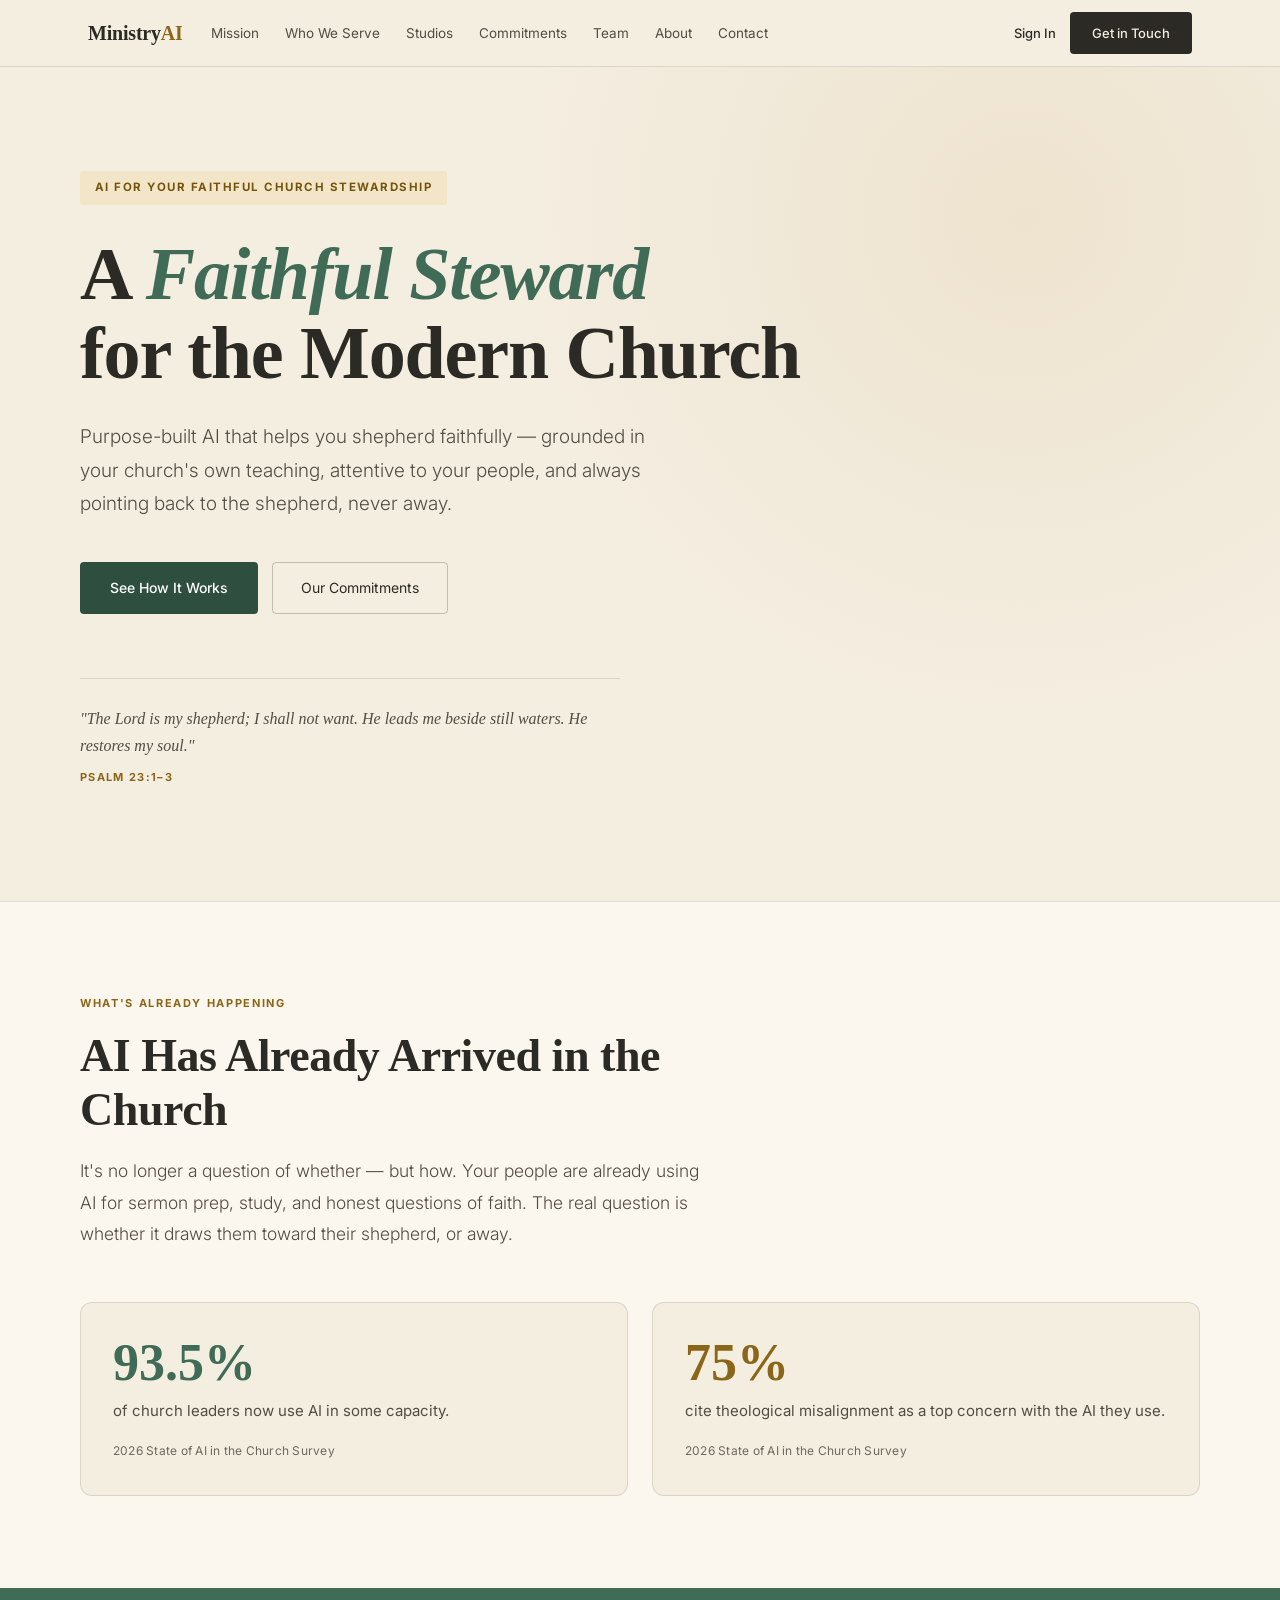
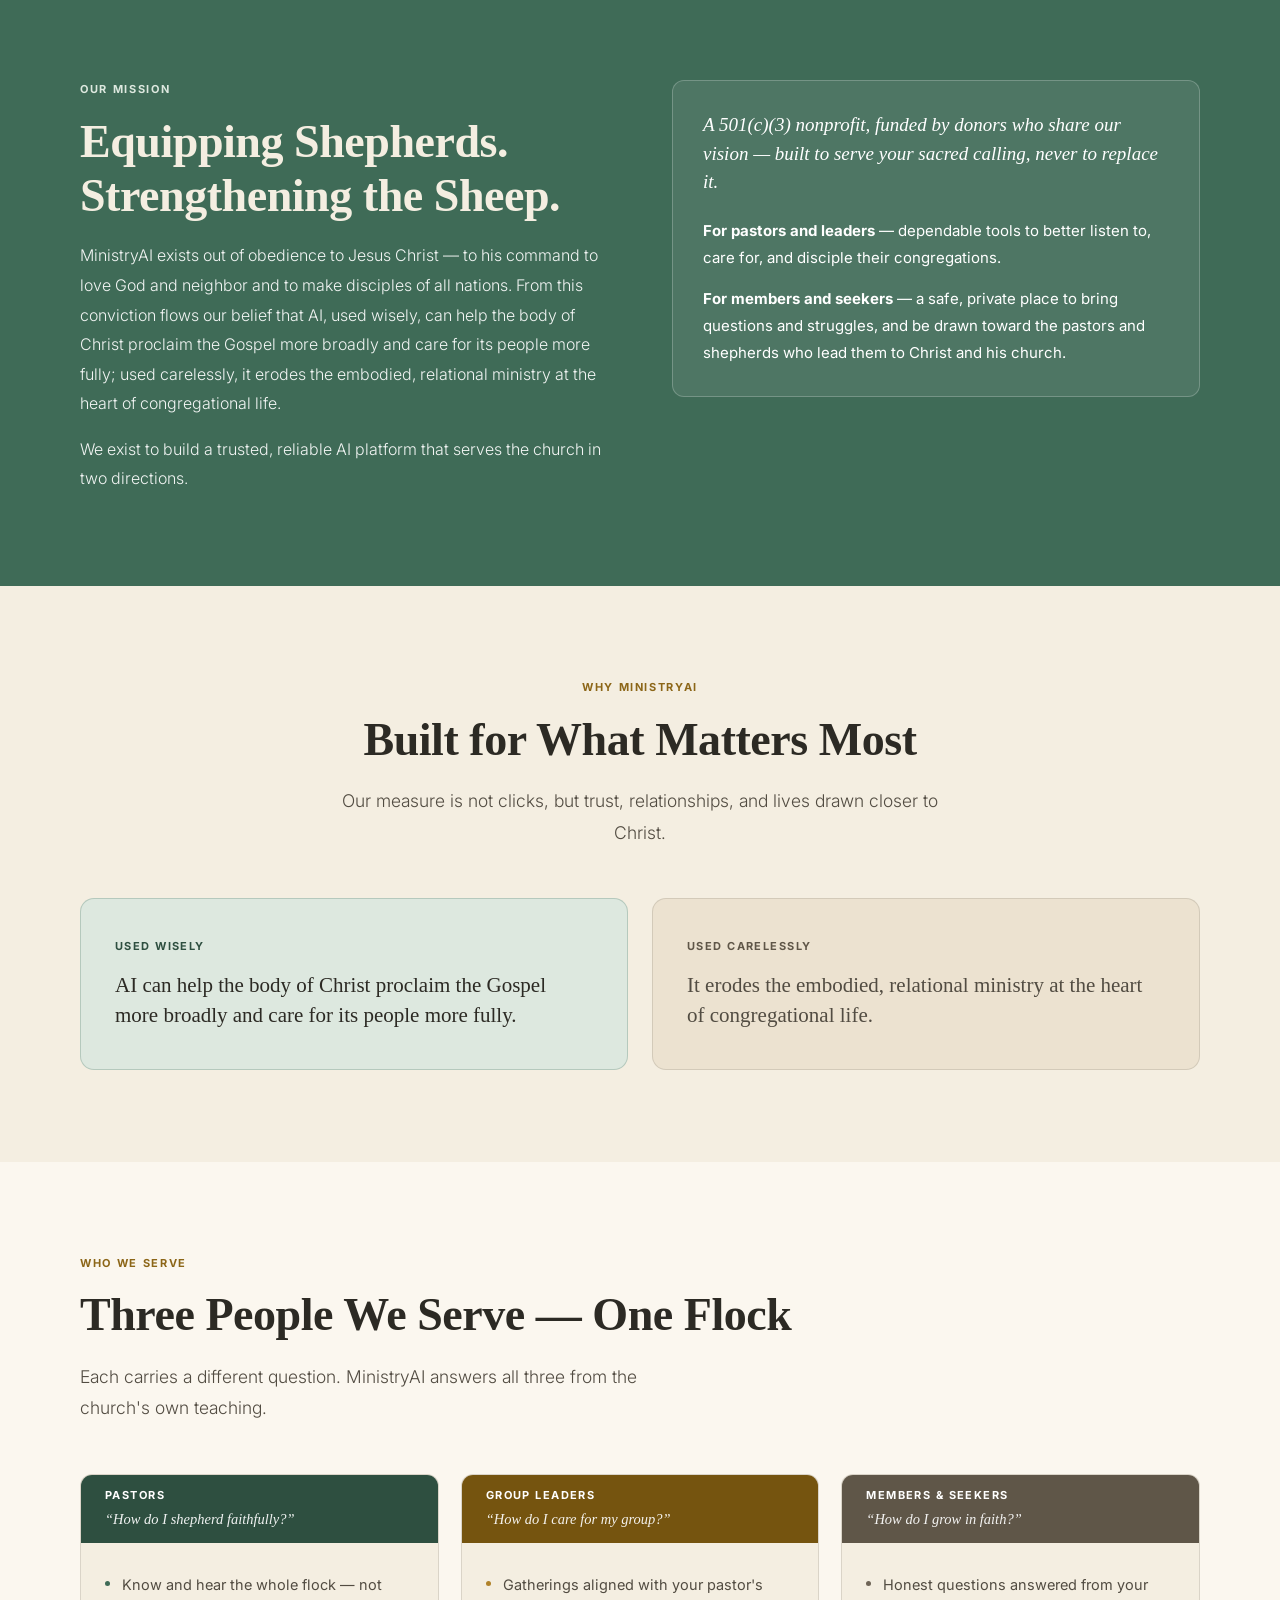
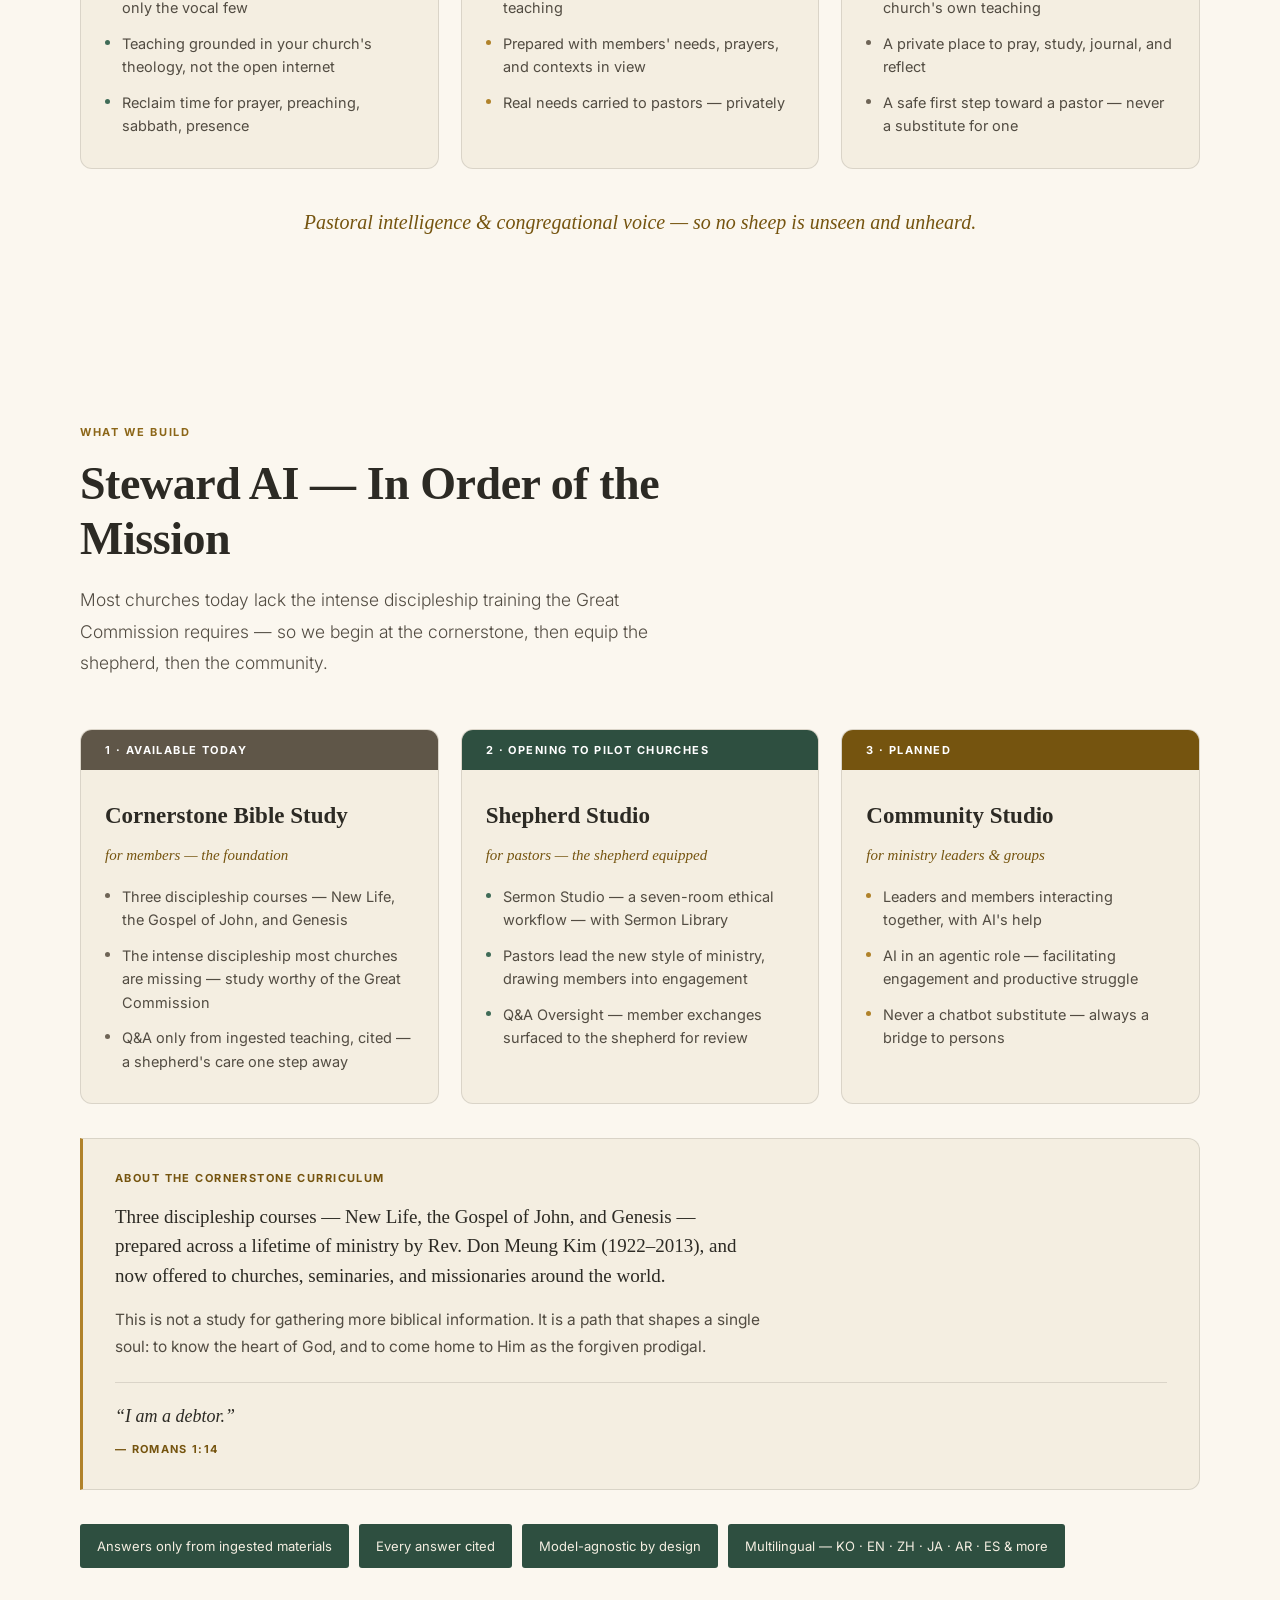
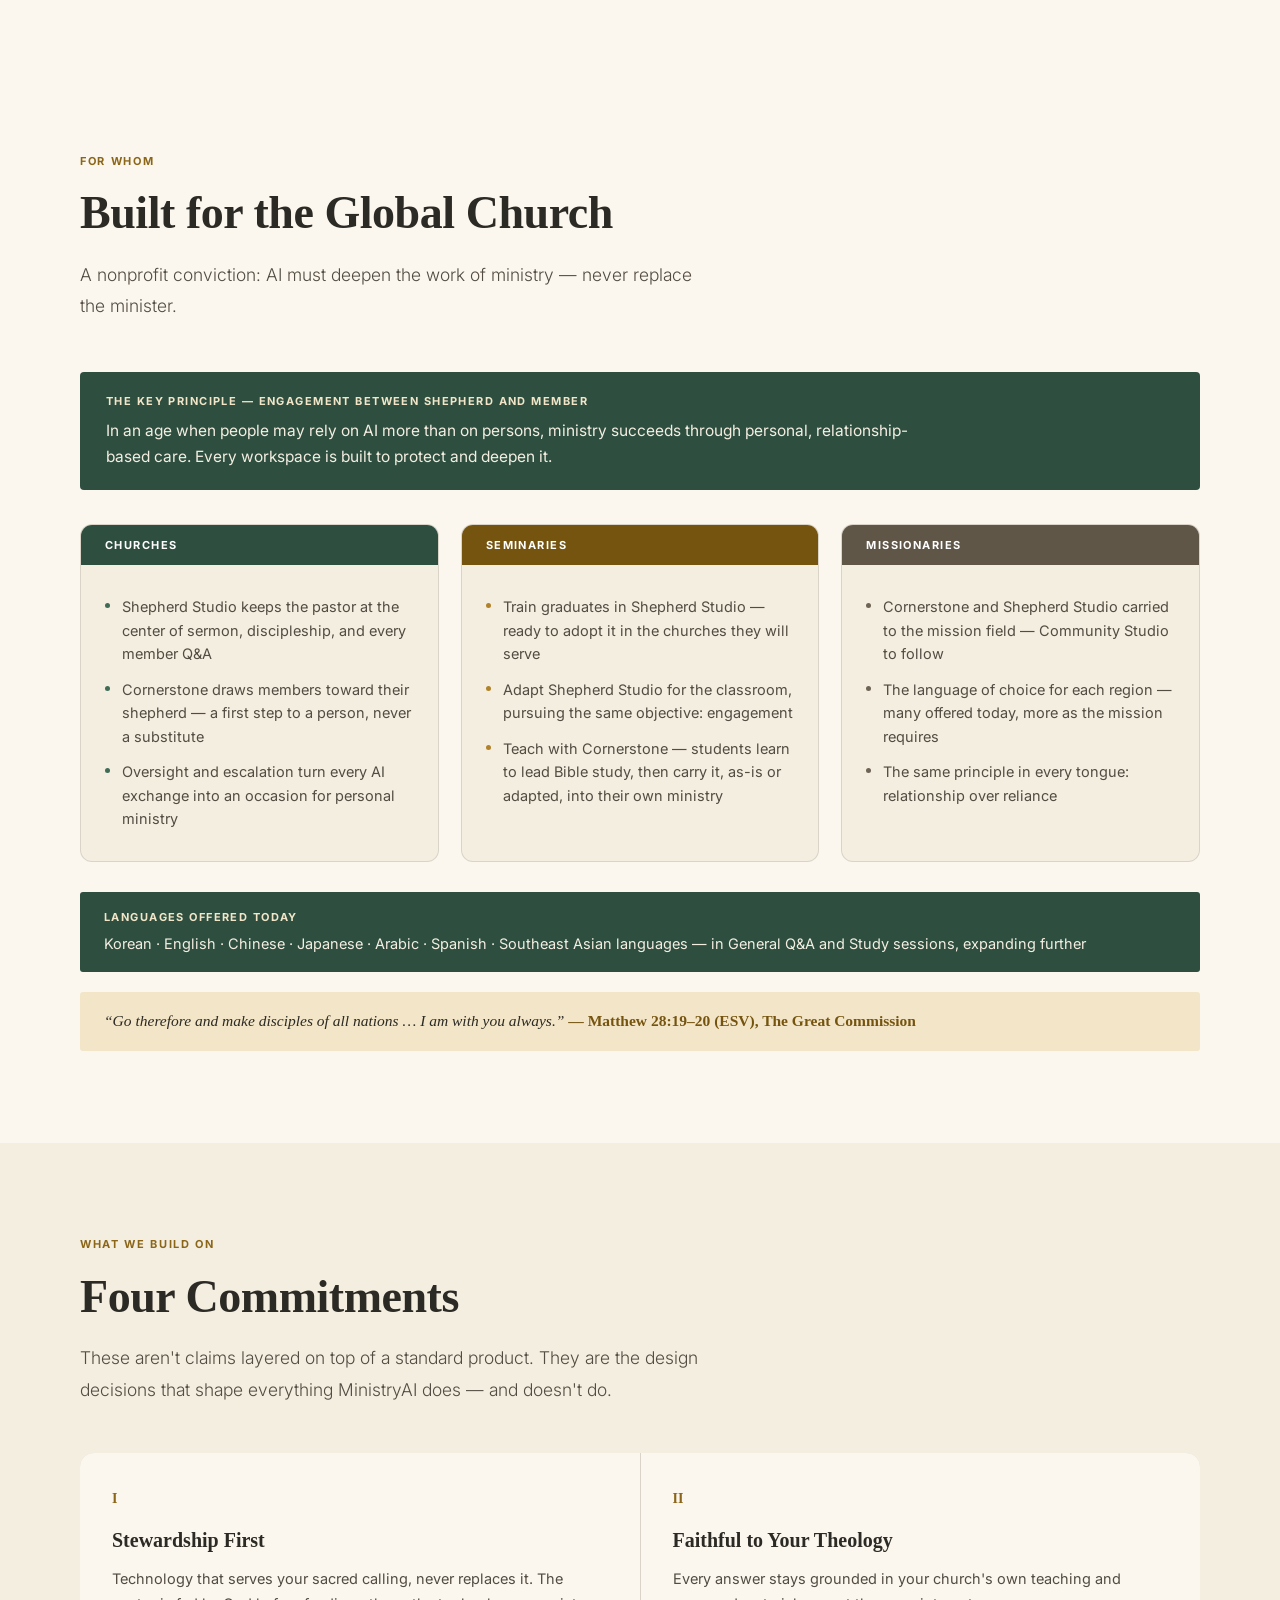
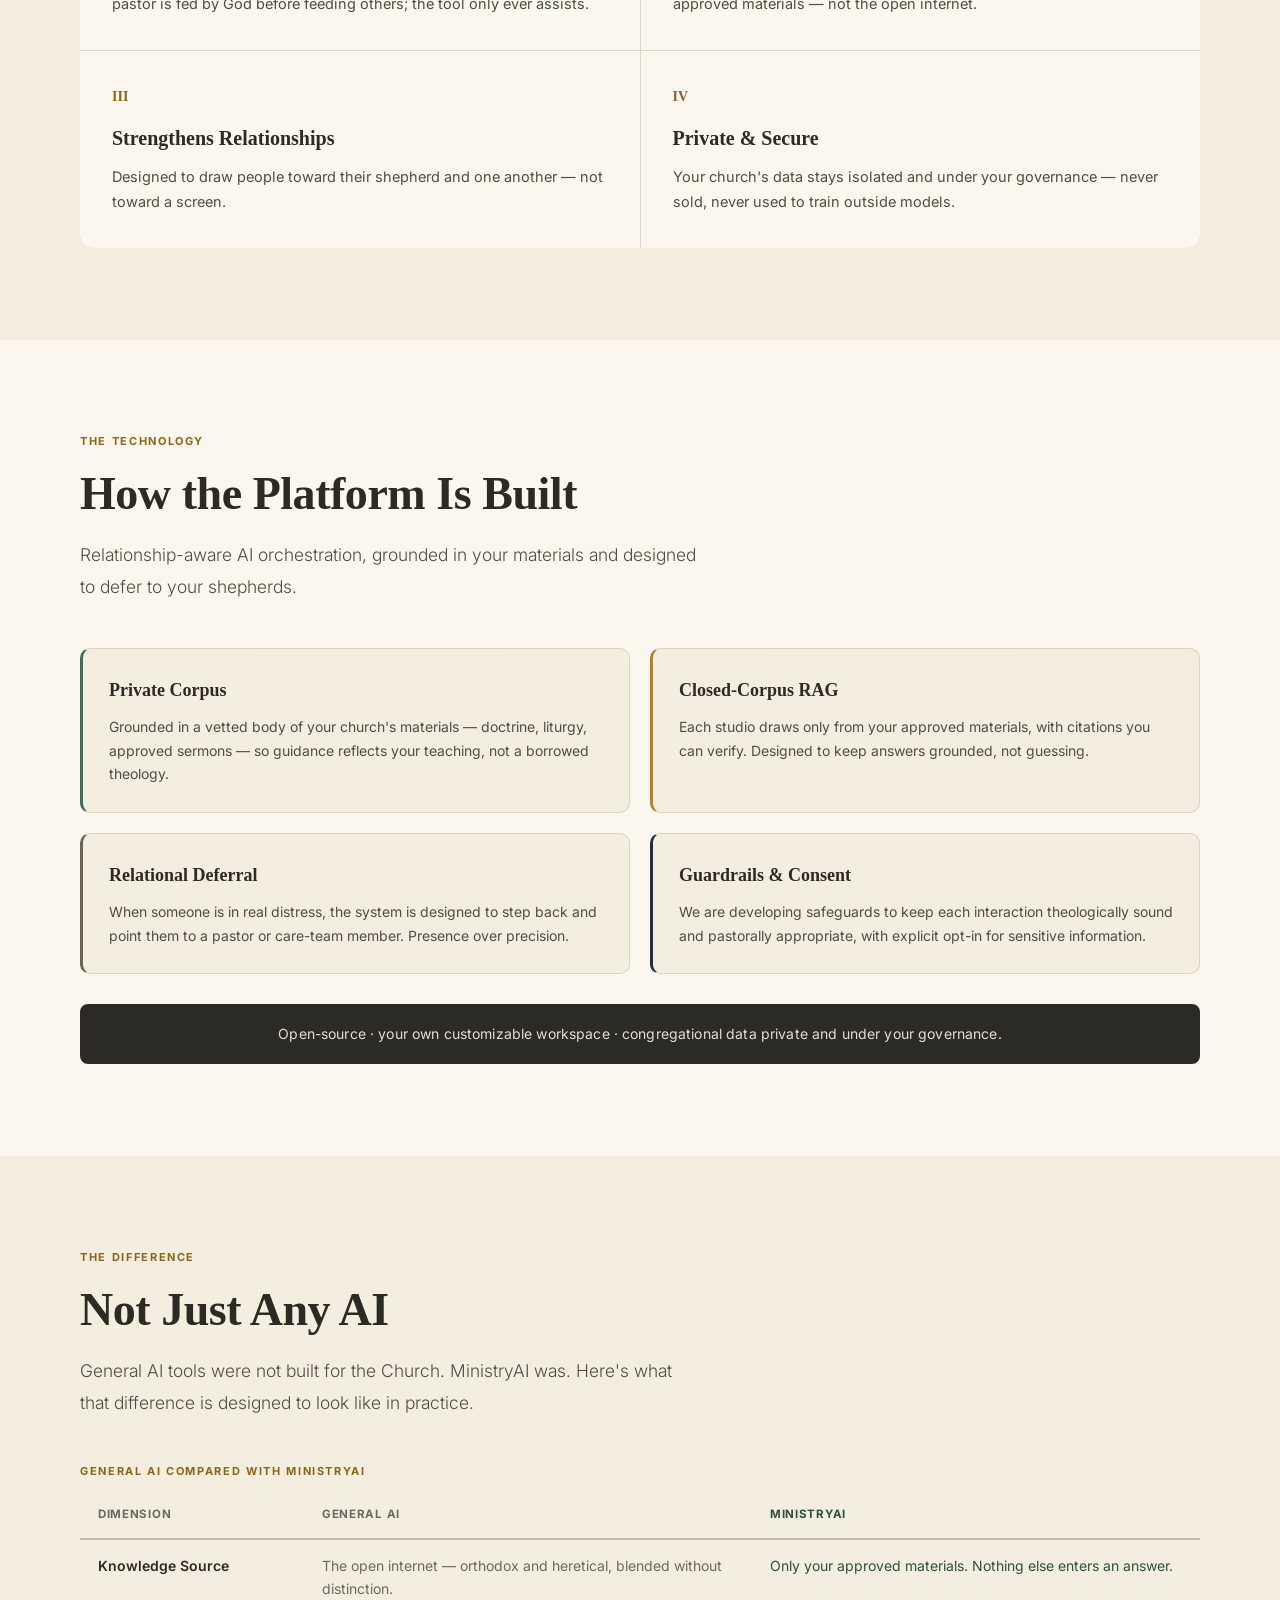
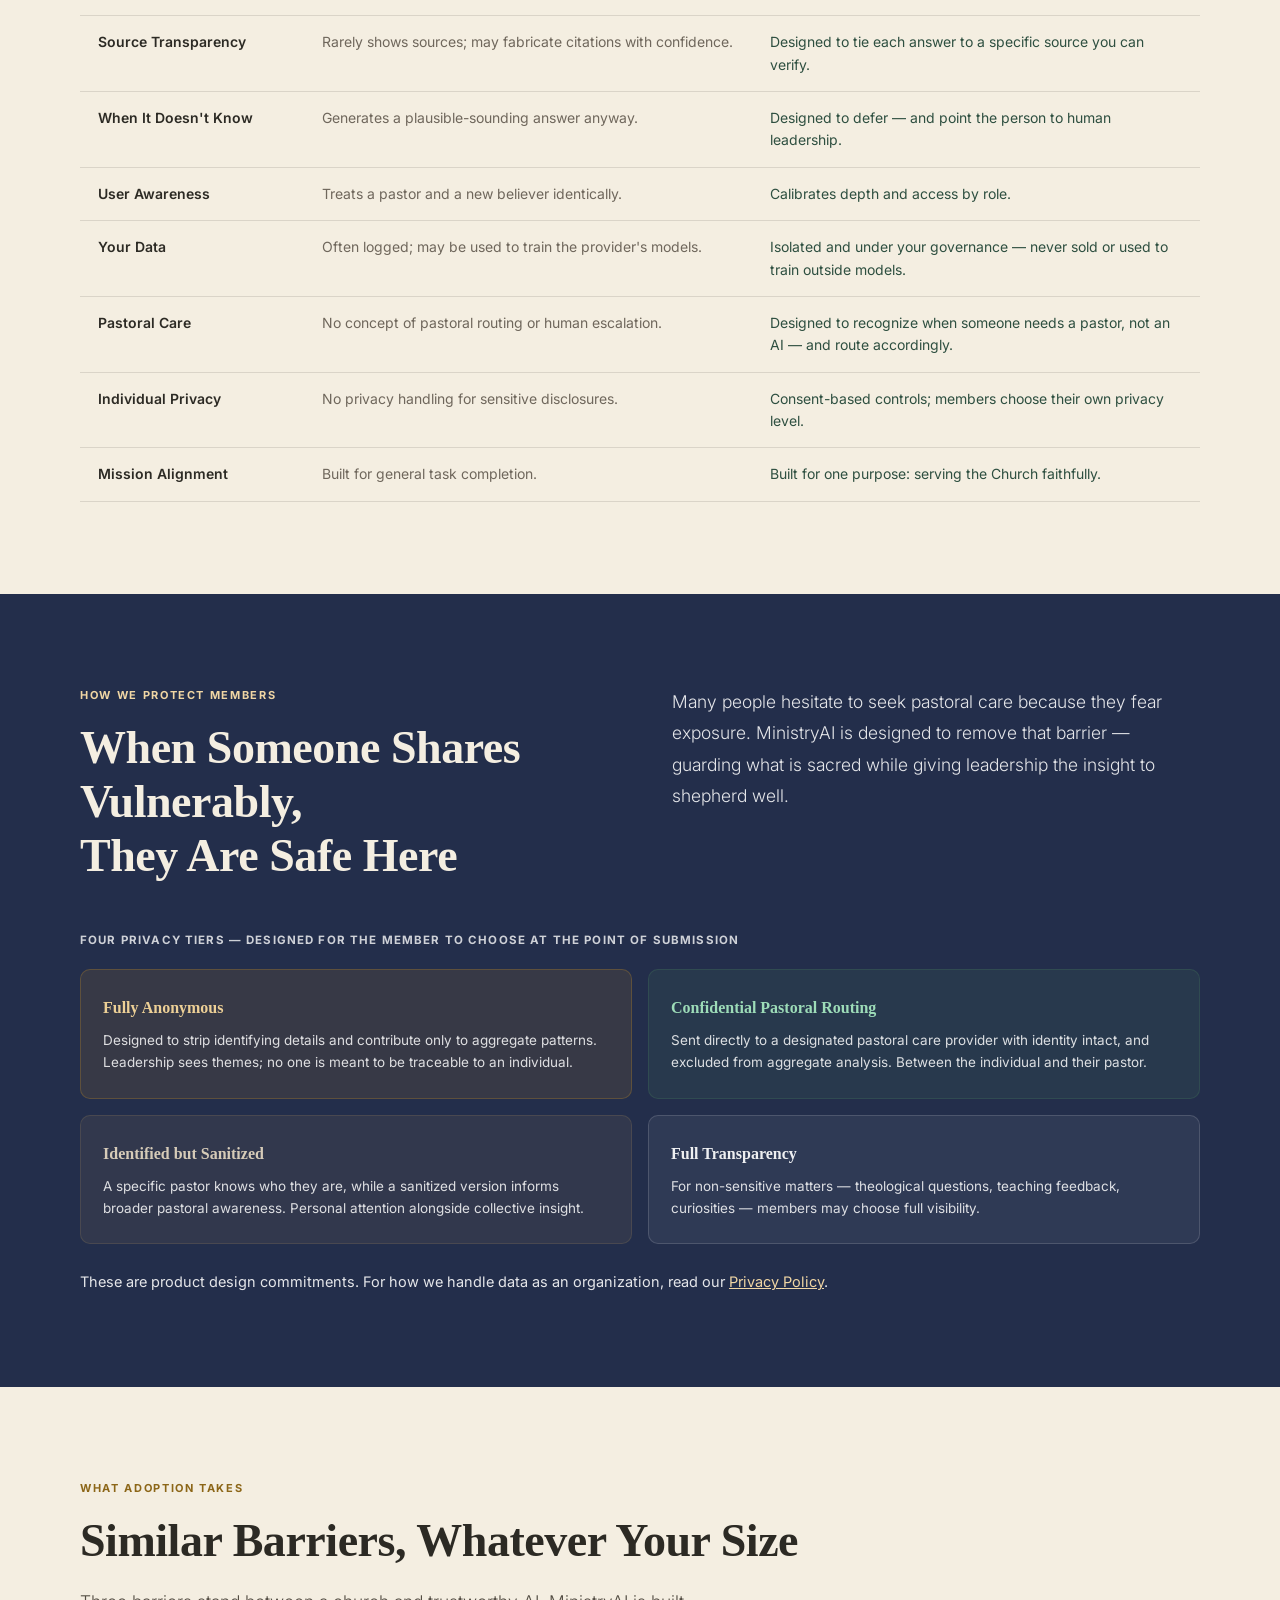
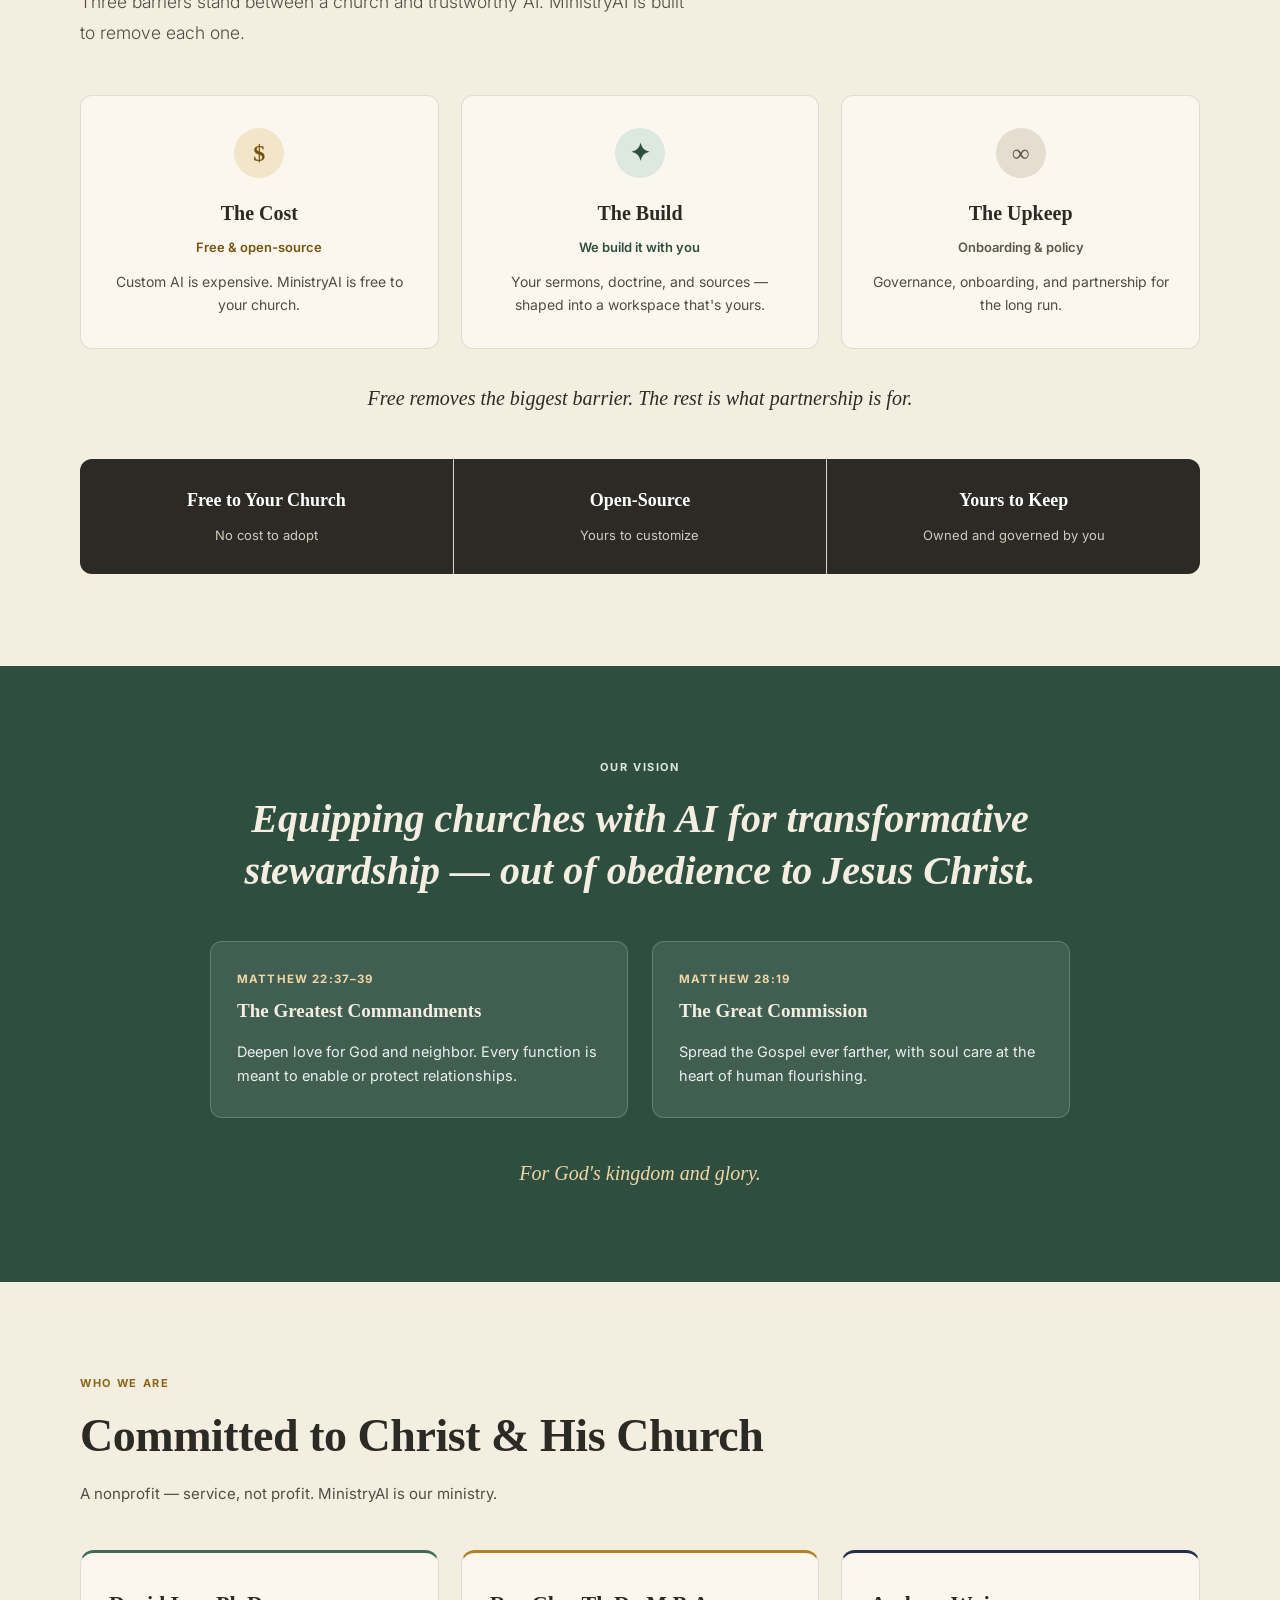
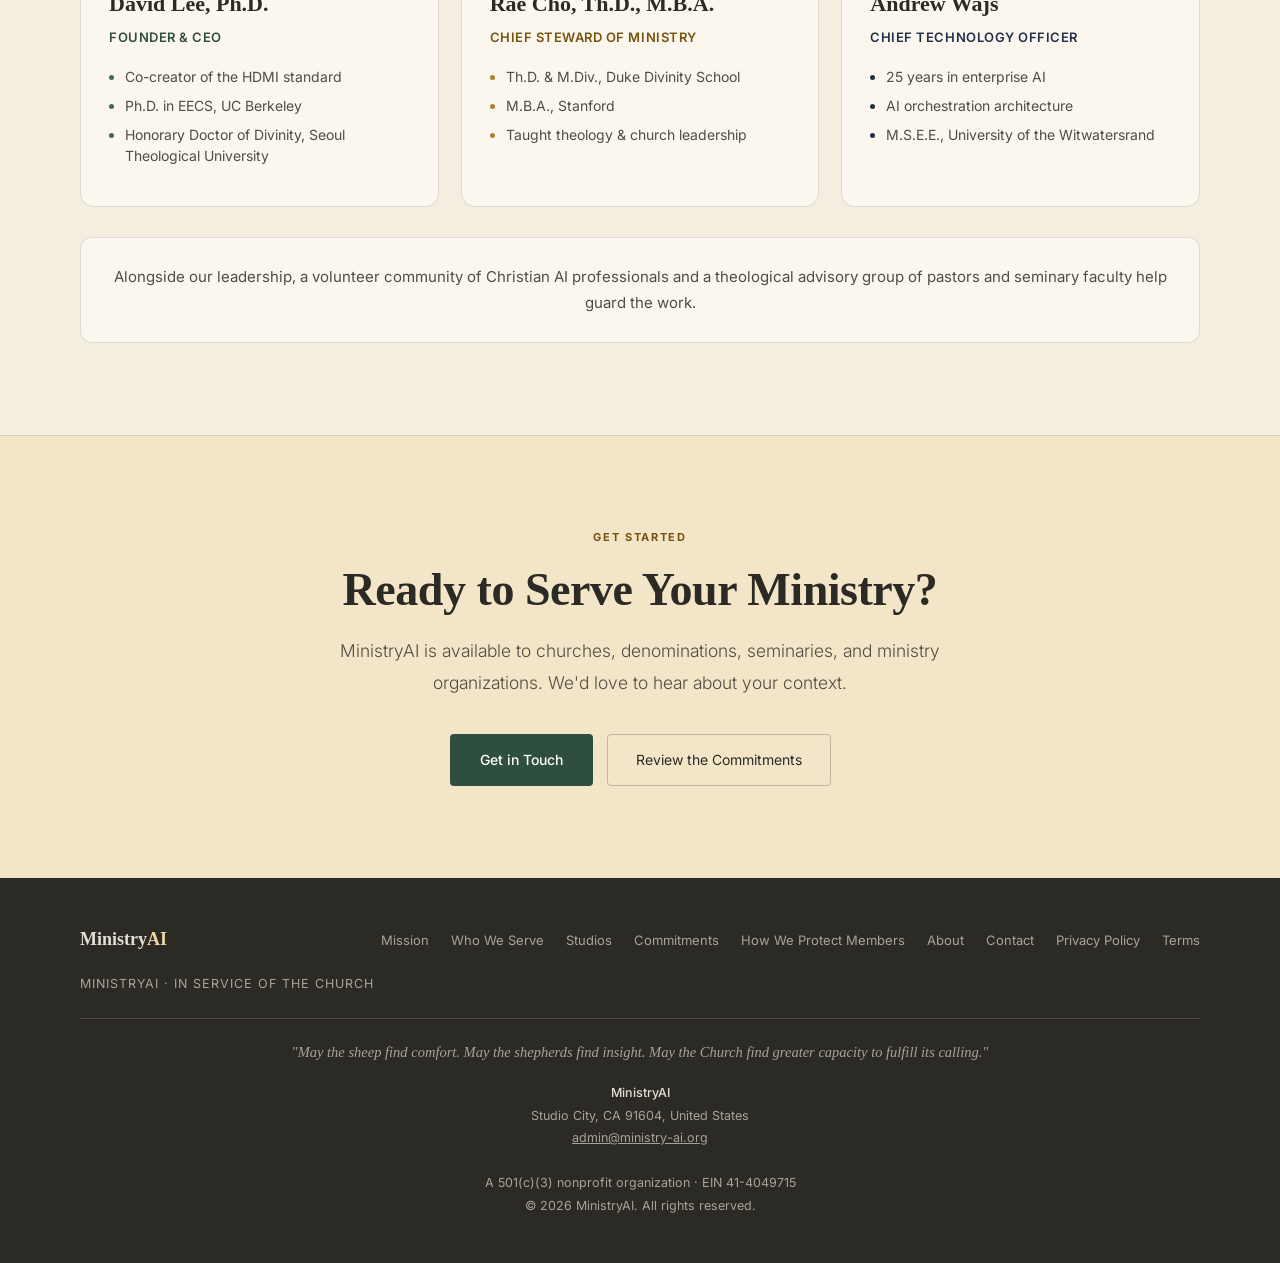
==== commit 6d956fb8: "Add files via upload" ====
--- a/index.html
+++ b/index.html
@@ -183,6 +183,32 @@
     font-family: var(--serif); font-size: 23px; font-weight: 700;
     margin-bottom: 12px; color: var(--ink);
   }
+
+  /* CORNERSTONE CURRICULUM */
+  .cs-panel {
+    margin-top: 34px; padding: 30px 32px;
+    background: var(--cream); border: 1px solid var(--line);
+    border-left: 3px solid var(--gold); border-radius: 0 12px 12px 0;
+  }
+  .cs-label {
+    font-size: 11px; font-weight: 700; letter-spacing: 0.13em;
+    text-transform: uppercase; color: var(--gold-3); margin-bottom: 14px;
+  }
+  .cs-lead {
+    font-family: var(--serif); font-size: 19px; line-height: 1.55;
+    color: var(--ink); max-width: 68ch; margin-bottom: 16px;
+  }
+  .cs-body { font-size: 15.5px; color: var(--ink-2); line-height: 1.75; max-width: 68ch; }
+  .cs-verse {
+    margin-top: 22px; padding-top: 18px; border-top: 1px solid var(--line);
+    font-family: var(--serif); font-style: italic; font-size: 18px; color: var(--ink);
+  }
+  .cs-verse span {
+    display: block; margin-top: 8px;
+    font-style: normal; font-family: var(--sans); font-size: 11px; font-weight: 700;
+    letter-spacing: 0.12em; text-transform: uppercase; color: var(--gold-3);
+  }
+  @media (max-width: 880px) { .cs-panel { padding: 24px 22px; } }
 
   /* COMMITMENTS */
   .commitments { background: var(--cream); }
@@ -539,7 +565,7 @@
           <div class="agent-name">Cornerstone Bible Study</div>
           <p class="card-for">for members &mdash; the foundation</p>
           <ul class="card-list">
-            <li>Viable, proven Bible teaching &mdash; three field-tested discipleship courses</li>
+            <li>Three discipleship courses &mdash; New Life, the Gospel of John, and Genesis</li>
             <li>The intense discipleship most churches are missing &mdash; study worthy of the Great Commission</li>
             <li>Q&amp;A only from ingested teaching, cited &mdash; a shepherd's care one step away</li>
           </ul>
@@ -570,6 +596,13 @@
         </div>
       </div>
     </div>
+    <div class="cs-panel">
+      <p class="cs-label">About the Cornerstone curriculum</p>
+      <p class="cs-lead">Three discipleship courses &mdash; New Life, the Gospel of John, and Genesis &mdash; prepared across a lifetime of ministry by Rev. Don Meung Kim (1922&ndash;2013), and now offered to churches, seminaries, and missionaries around the world.</p>
+      <p class="cs-body">This is not a study for gathering more biblical information. It is a path that shapes a single soul: to know the heart of God, and to come home to Him as the forgiven prodigal.</p>
+      <p class="cs-verse">&ldquo;I am a debtor.&rdquo;<span>&mdash; Romans 1:14</span></p>
+    </div>
+
     <div class="chips">
       <span class="chip">Answers only from ingested materials</span>
       <span class="chip">Every answer cited</span>
